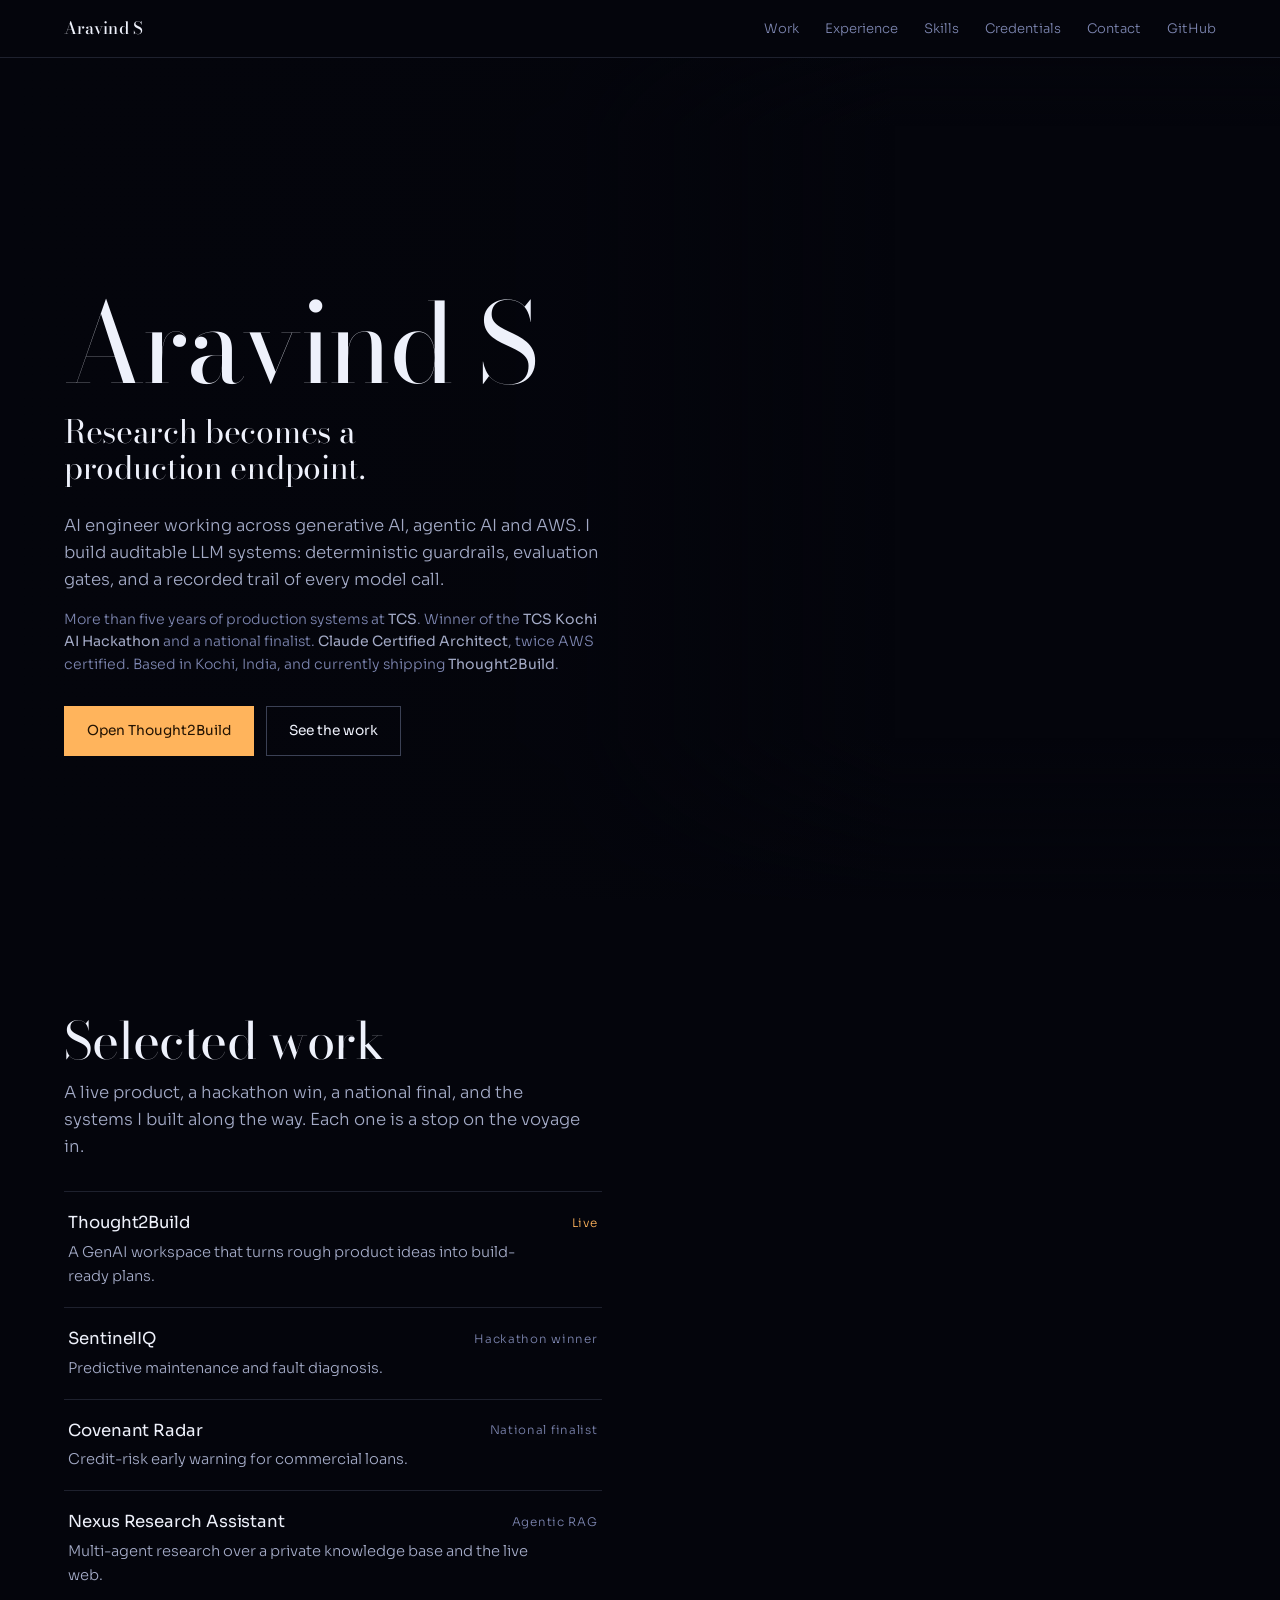
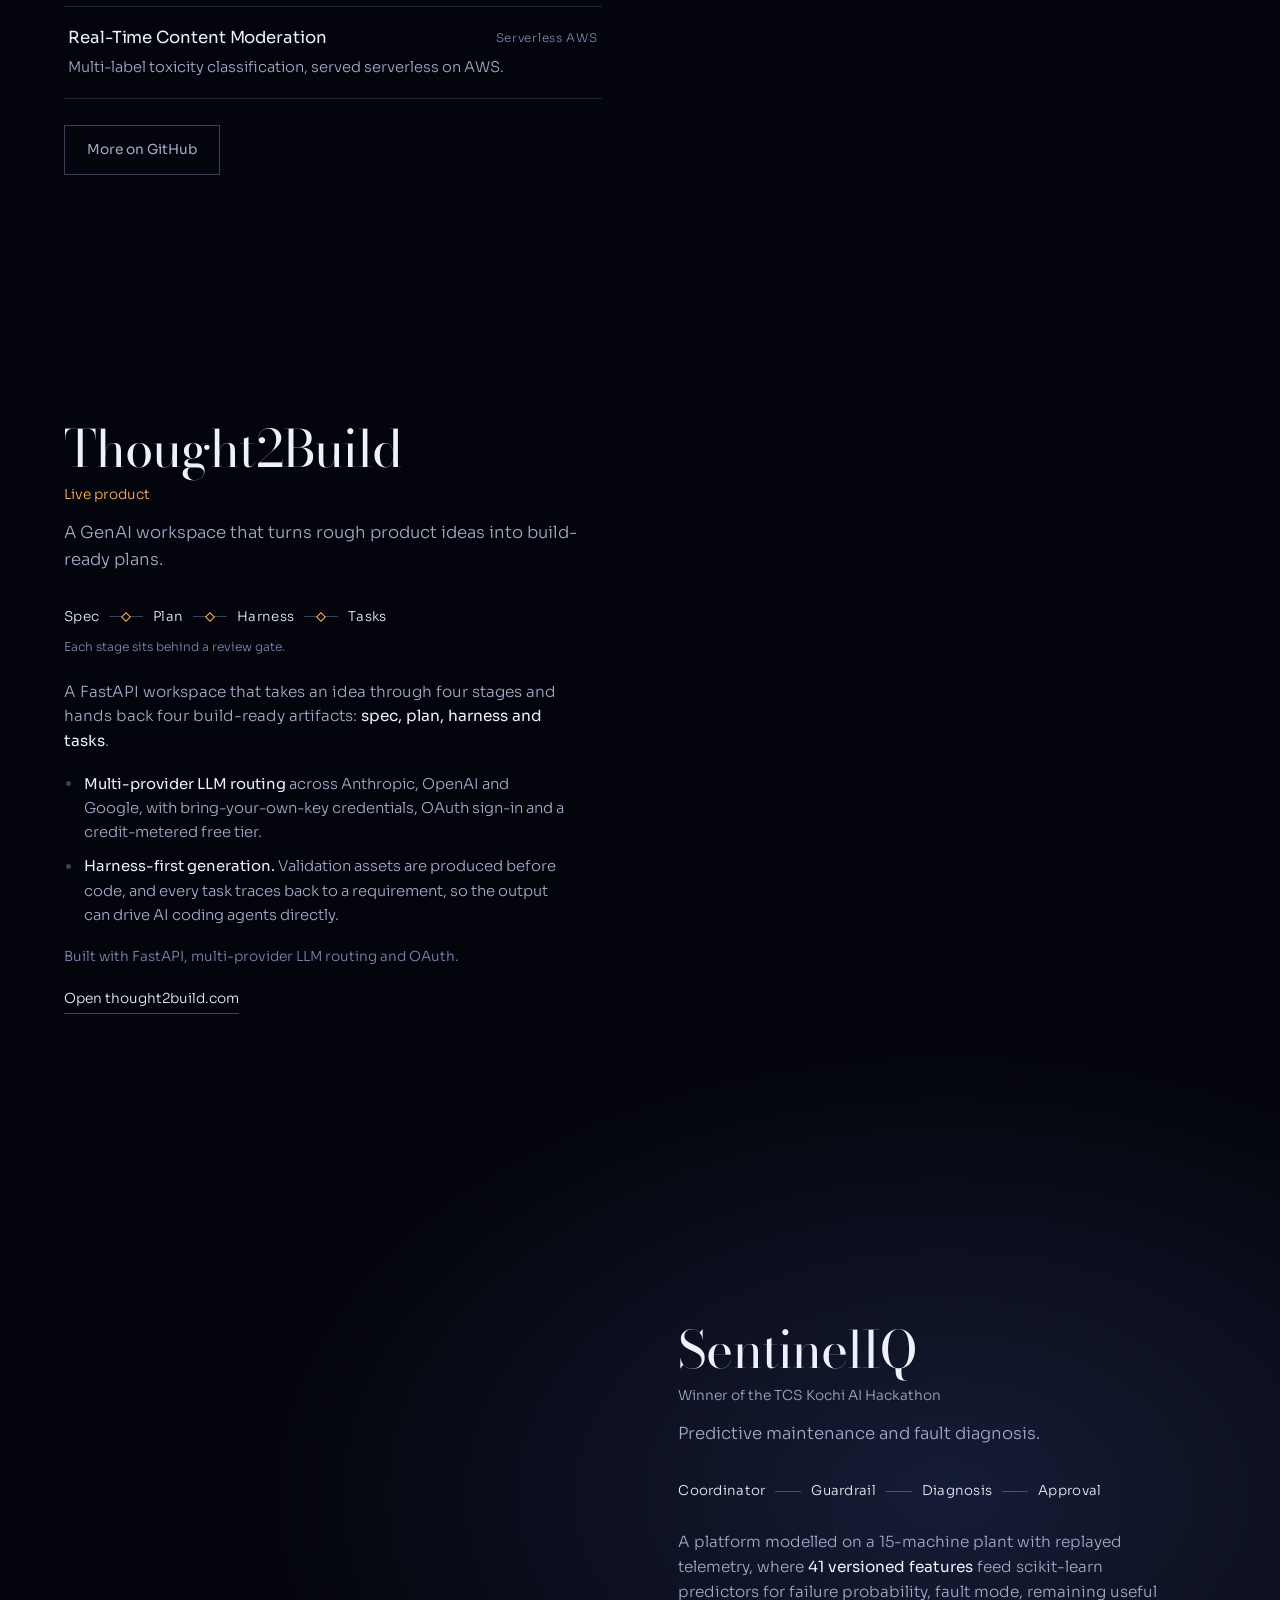
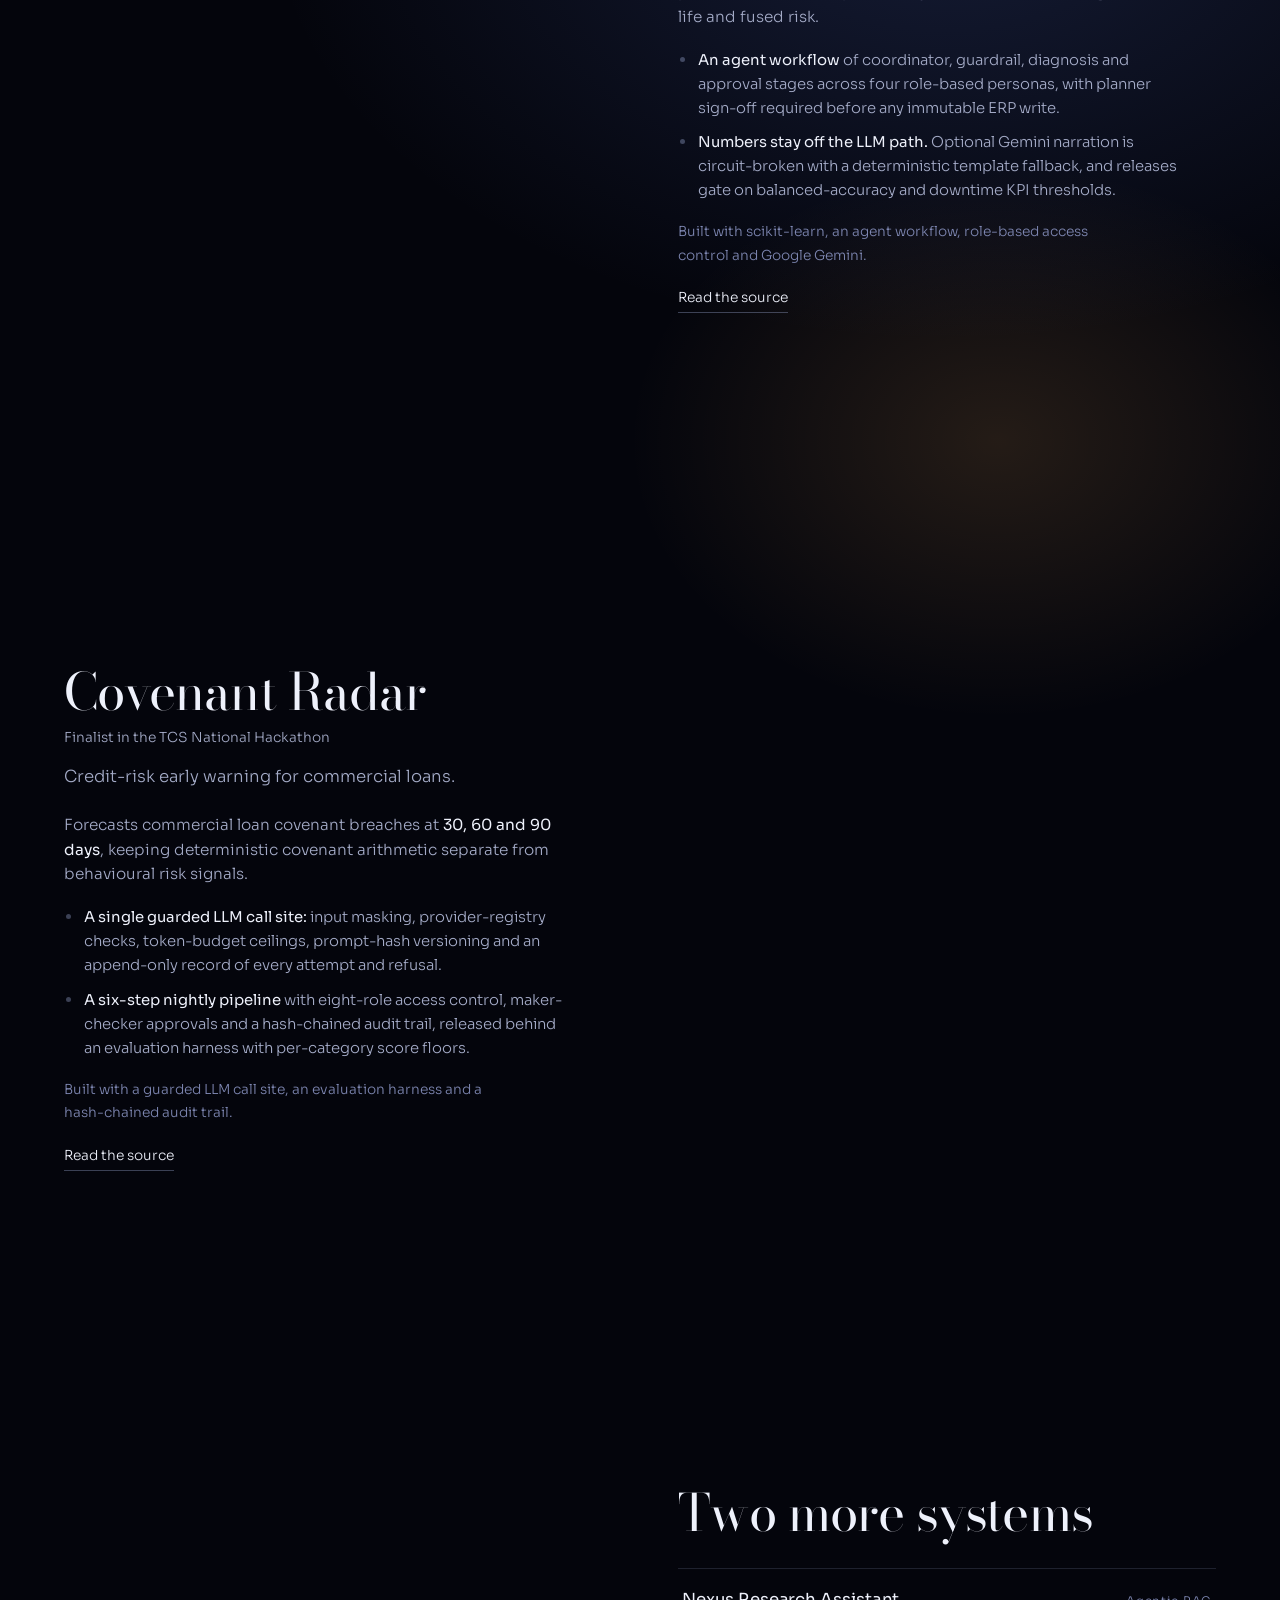
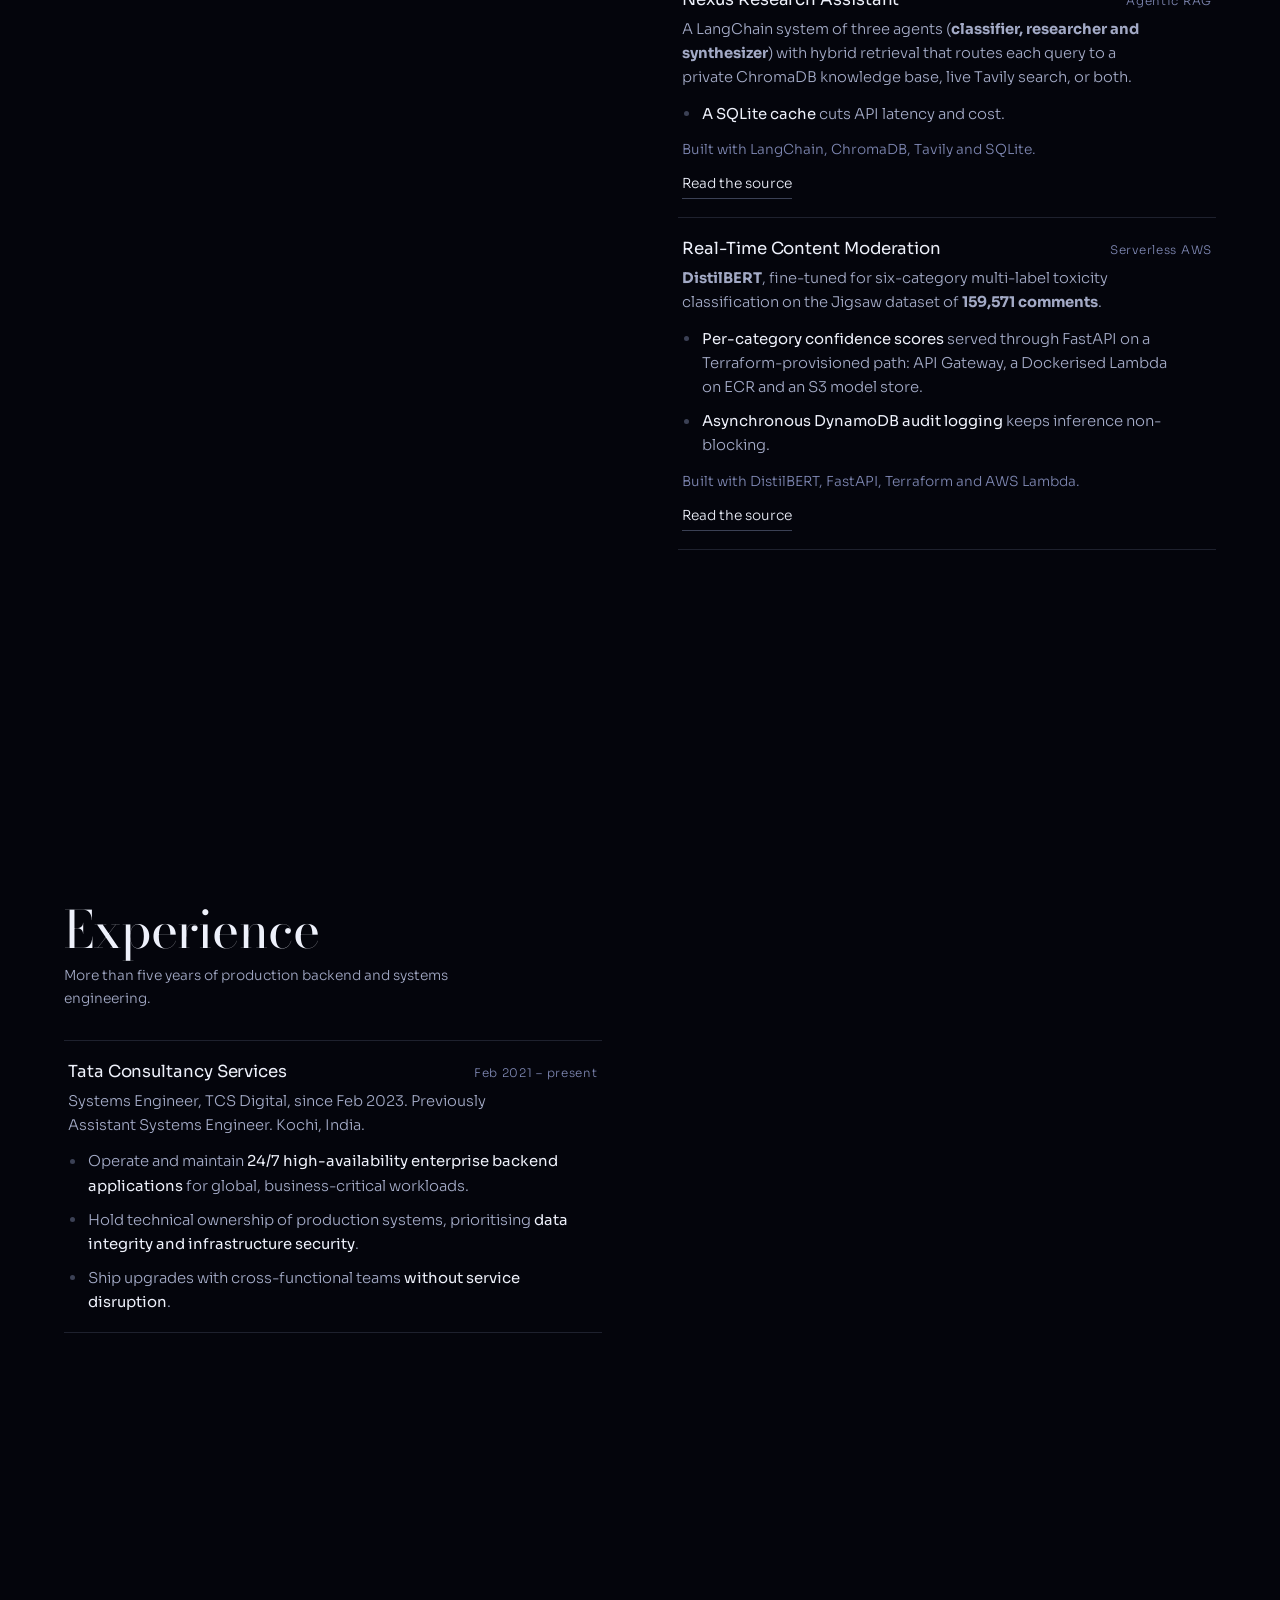
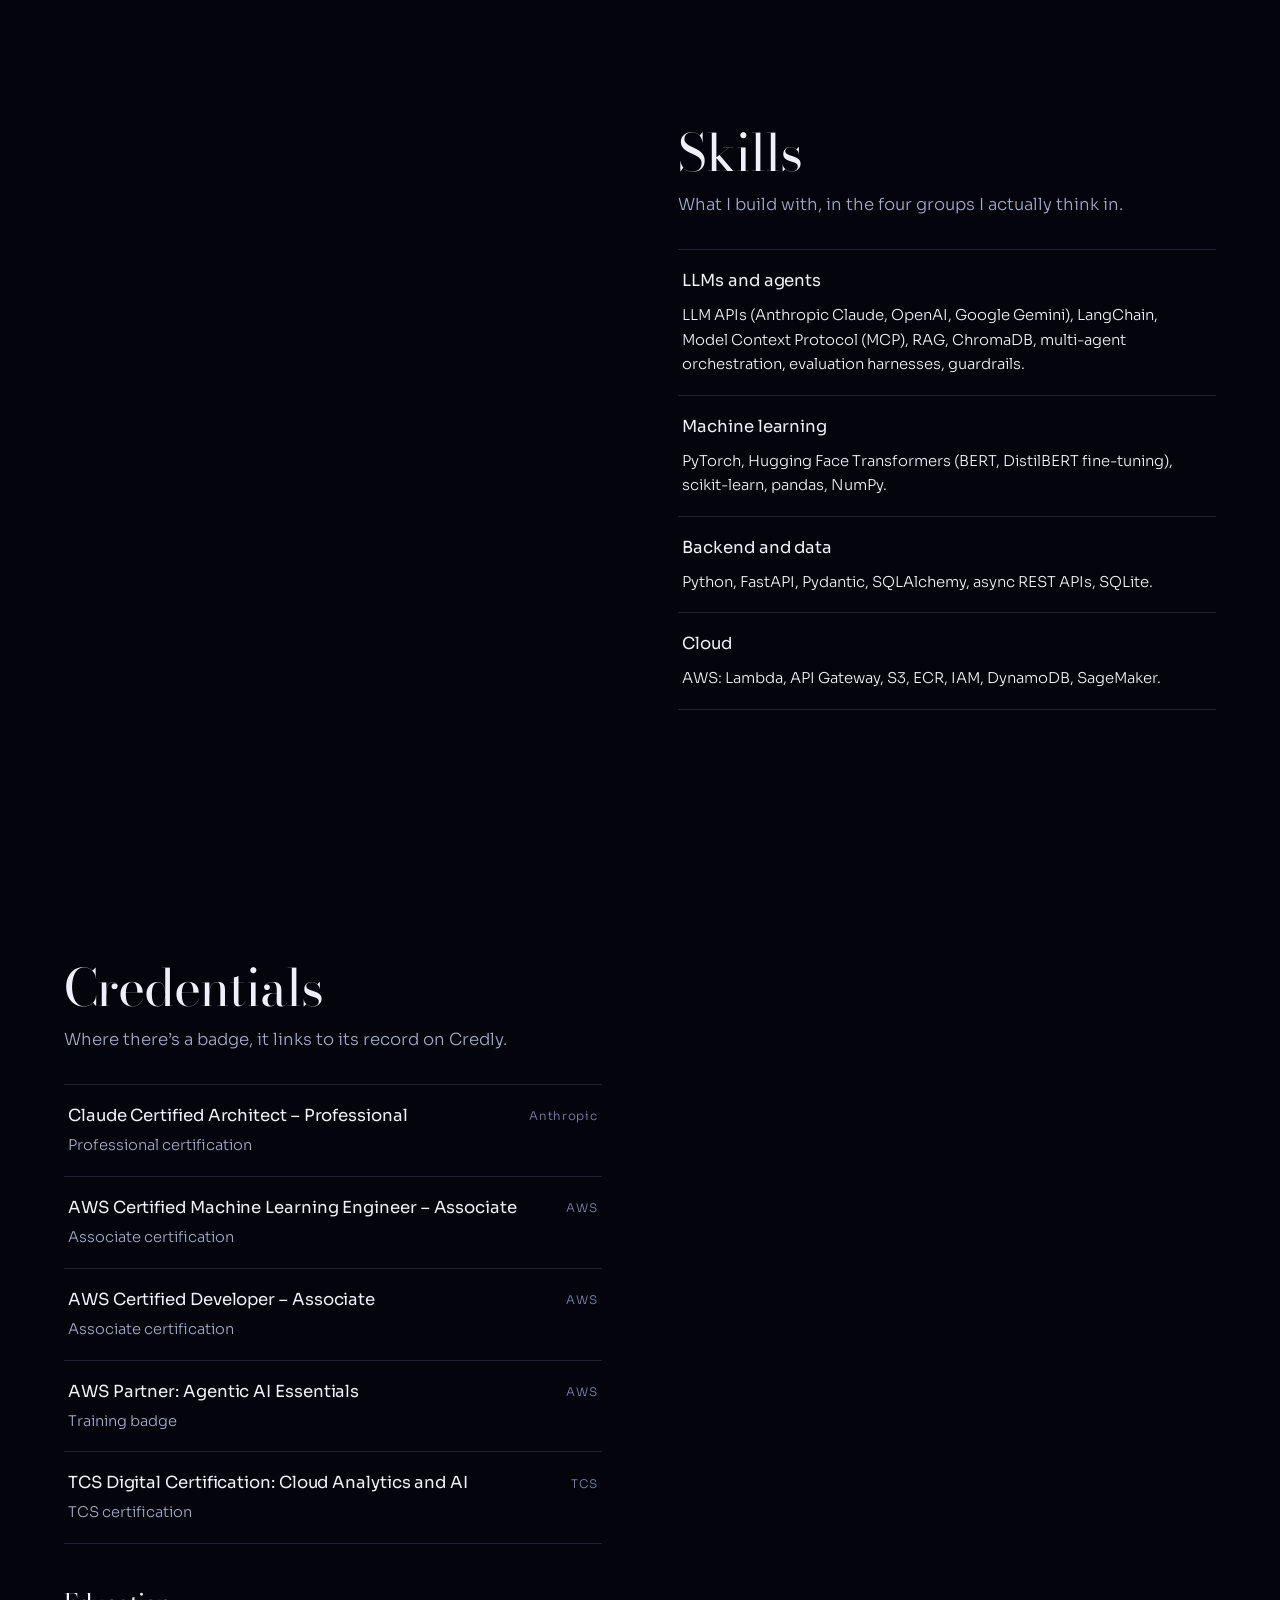
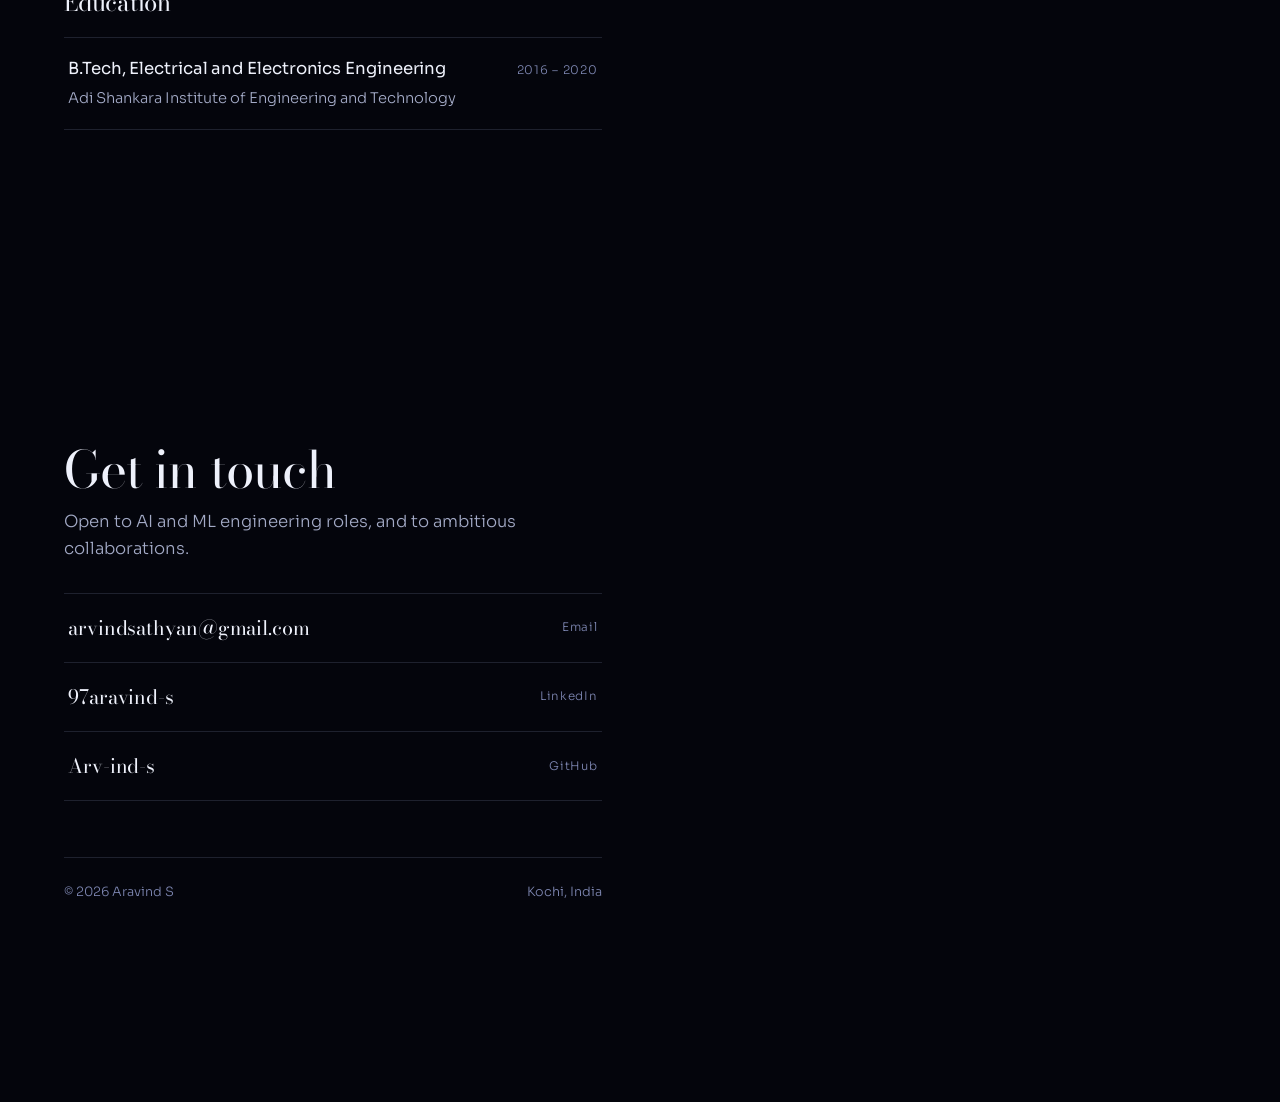
==== index.html @ 6f7a3e05 "Keep the voyage composed on narrower desktop windows A new assertion — no star or label may touch th" ====
<!DOCTYPE html>
<html lang="en">
<head>
<meta charset="UTF-8" />
<meta name="viewport" content="width=device-width, initial-scale=1.0" />
<script>
  if ('scrollRestoration' in history) history.scrollRestoration = 'manual';
  if (!location.hash) window.scrollTo(0, 0);
  addEventListener('pageshow', function(e){ if(e.persisted && !location.hash) window.scrollTo(0, 0); });
</script>
<title>Aravind S — AI Engineer: Generative AI, Agentic AI, AWS</title>
<meta name="description" content="Aravind S, AI engineer in Kochi, India, building auditable LLM systems across generative AI, agentic AI and AWS. Creator of thought2build.com, TCS Kochi AI Hackathon winner, Claude Certified Architect – Professional, 2× AWS Certified." />
<meta property="og:title" content="Aravind S — AI Engineer: Generative AI, Agentic AI, AWS" />
<meta property="og:description" content="Auditable LLM systems: deterministic guardrails, evaluation gates, recorded model calls. Creator of thought2build.com and TCS Kochi AI Hackathon winner." />
<meta property="og:type" content="website" />
<meta name="theme-color" content="#04050c" />
<link rel="icon" href="data:image/svg+xml,%3Csvg xmlns='http://www.w3.org/2000/svg' viewBox='0 0 100 100'%3E%3Crect width='100' height='100' fill='%2304050c'/%3E%3Cg fill='none' stroke='%237ba7ff' stroke-width='5' stroke-linecap='round'%3E%3Cpath d='M50 22a28 28 0 0 1 24 34'/%3E%3Cpath d='M50 78a28 28 0 0 1-24-34'/%3E%3C/g%3E%3Ccircle cx='50' cy='50' r='11' fill='%23ffb45c'/%3E%3C/svg%3E" />
<link rel="preconnect" href="https://fonts.googleapis.com" />
<link rel="preconnect" href="https://fonts.gstatic.com" crossorigin />
<link href="https://fonts.googleapis.com/css2?family=Bodoni+Moda:opsz,wght@6..96,400;6..96,500;6..96,700&family=Sora:wght@300;400;600&display=swap" rel="stylesheet" />
<style>
  /*
    The Voyage. The page is a tour of star systems: each piece of work is a
    destination somewhere in the galaxy, and scrolling flies the camera from one
    to the next. Each chapter is one full screen; on arrival its panel sits on
    the side opposite its star, and the sides alternate, so the camera swings
    across the galaxy as the reader moves through the work.

    Colour discipline: starlight blue-white is structure; GOLD is reserved for
    the one thing that is live in the world. Nothing else is coloured.
  */
  :root{
    --void:#04050c; --deep:#090d1c;
    --ink:#eef1fb; --ink-dim:#a3aac6; --ink-far:#7e87b2;
    --gold:#ffb45c; --blue:#7ba7ff;
    --rule:rgba(190,205,255,.14); --rule-2:rgba(190,205,255,.30);
    --display:'Bodoni Moda',Georgia,'Times New Roman',serif;
    --sans:'Sora',system-ui,-apple-system,'Segoe UI',sans-serif;
    --ease:cubic-bezier(.22,1,.36,1);
    --bar:58px; --gut:clamp(22px,5vw,72px);
    /* capped by width too: the framing leaves the panel about 40% of the
       screen, and a fixed 552px filled 57% of a half-width 960px window */
    --panel:min(100%,34.5rem,42vw);
  }
  *{box-sizing:border-box;margin:0;padding:0}
  html{-webkit-text-size-adjust:100%;scroll-behavior:smooth}
  body{background:var(--void);color:var(--ink);font-family:var(--sans);font-weight:300;
    font-size:16px;line-height:1.62;overflow-x:hidden;-webkit-font-smoothing:antialiased}
  a{color:inherit;text-decoration:none}
  ::selection{background:var(--blue);color:var(--void)}
  :focus-visible{outline:1.5px solid var(--blue);outline-offset:4px}

  /* ------------------------------------------------------------- the sky */
  #sky{position:fixed;top:0;left:0;width:100vw;height:100vh;z-index:0;display:block;touch-action:pan-y}
  /* Two veils, one per side. The panel's side is held dark and the star's side
     is left alone; they crossfade as the voyage swings from one to the other. */
  .veil{position:fixed;inset:0;z-index:1;pointer-events:none;transition:opacity 1.1s var(--ease)}
  .veil.l{background:
      linear-gradient(90deg,var(--void) 0%,rgba(4,5,12,.97) 30%,rgba(4,5,12,.9) 44%,rgba(4,5,12,.52) 55%,rgba(4,5,12,0) 70%),
      linear-gradient(180deg,rgba(4,5,12,.85),rgba(4,5,12,0) 14%,rgba(4,5,12,0) 82%,rgba(4,5,12,.9))}
  .veil.r{opacity:0;background:
      linear-gradient(270deg,var(--void) 0%,rgba(4,5,12,.97) 30%,rgba(4,5,12,.9) 44%,rgba(4,5,12,.52) 55%,rgba(4,5,12,0) 70%),
      linear-gradient(180deg,rgba(4,5,12,.85),rgba(4,5,12,0) 14%,rgba(4,5,12,0) 82%,rgba(4,5,12,.9))}
  body[data-side="right"] .veil.l{opacity:0}
  body[data-side="right"] .veil.r{opacity:1}

  /* the annotation layer: a leader line from an entry to the object it describes */
  #tethers{position:fixed;inset:0;z-index:6;pointer-events:none;width:100vw;height:100vh;
    filter:drop-shadow(0 0 6px rgba(123,167,255,.45))}
  #tethers line{stroke:var(--blue);stroke-width:1;opacity:0;transition:opacity .45s var(--ease)}
  #tethers circle{fill:none;stroke:var(--blue);stroke-width:1;opacity:0;transition:opacity .45s var(--ease)}
  #tethers.on line{opacity:.85}
  #tethers.on circle{opacity:.6}

  #marks{position:fixed;inset:0;z-index:7;pointer-events:none}
  .mark{position:absolute;white-space:nowrap;opacity:0;transition:opacity .5s var(--ease);
    text-shadow:0 0 14px rgba(4,5,12,.98),0 0 5px rgba(4,5,12,.95),0 1px 2px rgba(4,5,12,.9)}
  .mark.on{opacity:1}
  .mark b{display:block;font-weight:400;font-size:.84rem;letter-spacing:.01em;
    color:var(--ink-dim);transition:color .3s var(--ease)}
  /* The galaxy turns, so its arms sweep under every label sooner or later; each
     name carries a soft plate of night that keeps it readable as light passes. */
  .mark b,.mark i{width:fit-content;border-radius:4px;background:rgba(4,5,12,.5);
    box-shadow:0 0 10px 5px rgba(4,5,12,.5);padding:0 3px;margin-left:-3px}
  .mark i{font-style:normal;font-size:.68rem;letter-spacing:.1em;color:var(--ink-far)}
  .mark.lit b{color:#ffffff}
  .mark.gold.lit b{color:var(--gold)}

  /* ---------------------------------------------------------- masthead */
  .bar{position:fixed;top:0;left:0;right:0;height:var(--bar);z-index:40;
    display:flex;align-items:center;justify-content:space-between;gap:20px;padding:0 var(--gut);
    background:var(--void);border-bottom:1px solid var(--rule)}
  .bar .who{font-family:var(--display);font-weight:500;font-size:1.06rem;letter-spacing:.005em}
  .bar nav{display:flex;align-items:center;gap:26px}
  .bar nav a{font-size:.82rem;font-weight:300;color:var(--ink-far);transition:color .25s}
  .bar nav a:hover,.bar nav a.cur{color:var(--ink)}
  .bar nav a.cur{box-shadow:0 6px 0 -5px var(--blue)}
  @media(max-width:780px){
    .bar nav{gap:18px}
    .bar nav a:is([data-nav="exp"],[data-nav="stack"],[data-nav="creds"]){display:none}
  }

  /* ---------------------------------------------------------- chapters */
  /* transparent to the pointer so the sky behind stays draggable; the panels
     take the pointer back */
  main{position:relative;z-index:10;pointer-events:none}
  main .panel{pointer-events:auto}
  .wrap{max-width:1500px;margin:0 auto;padding:0 var(--gut)}

  .chapter{min-height:100vh;display:flex;align-items:center;padding:calc(var(--bar) + 56px) 0 72px}
  .chapter[data-side="right"]{justify-content:flex-end}
  .panel{width:var(--panel)}

  .panel h2{font-family:var(--display);font-weight:400;font-size:clamp(2.3rem,4vw,3.5rem);
    line-height:1.02;letter-spacing:-.018em}
  .panel > .lede,.head + .lede{color:var(--ink-dim);font-size:1.04rem;margin-top:14px;max-width:44ch}
  /* Generic body paragraphs at zero specificity (:where), so any specific rule —
     the hero's tagline, the hint, a status line — always wins over them. At
     normal specificity this selector outranked .hero .tagline and shrank it. */
  :where(.panel) p{max-width:46ch}
  :where(.panel) > p{color:var(--ink-dim);font-size:.96rem;margin-top:22px}
  .panel p b,.pts b{color:var(--ink);font-weight:400}
  .status{font-size:.86rem;color:var(--ink-dim);margin-top:10px}
  .gold .status{color:var(--gold)}

  /* A flow strip, drawn only where the resume states a real order. The gated
     variant puts a review gate between stages, because that is what it is. */
  .flow{list-style:none;display:flex;flex-wrap:wrap;align-items:center;gap:0;margin-top:26px;
    font-size:.84rem;letter-spacing:.02em;color:var(--ink)}
  .flow li{display:flex;align-items:center;padding:6px 0}
  .flow li + li::before{content:'';display:inline-block;width:26px;height:1px;background:var(--rule-2);margin:0 10px}
  .flow.gated li + li::before{width:34px;background:
    linear-gradient(90deg,var(--rule-2) 0 42%,transparent 42% 58%,var(--rule-2) 58%) }
  .flow.gated li + li{position:relative}
  .flow.gated li + li::after{content:'';position:absolute;left:27px;top:50%;width:5px;height:5px;
    transform:translate(-50%,-50%) rotate(45deg);border:1px solid var(--gold)}
  .flow-note{font-size:.76rem;color:var(--ink-far);margin-top:4px}

  .pts{list-style:none;margin-top:18px;display:flex;flex-direction:column;gap:10px}
  .pts li{position:relative;padding-left:20px;color:var(--ink-dim);font-size:.93rem;max-width:46ch}
  .pts li::before{content:'';position:absolute;left:2px;top:.62em;width:5px;height:5px;
    border-radius:50%;background:var(--rule-2)}
  .made{margin-top:18px;color:var(--ink-far);font-size:.86rem;line-height:1.7}
  .go{display:inline-block;margin-top:20px;font-size:.86rem;color:var(--ink);
    border-bottom:1px solid var(--rule-2);padding-bottom:3px;transition:border-color .25s}
  .go:hover{border-color:var(--blue)}

  /* rows: the entries a panel lists (index, systems, skills, credentials, contact) */
  .list{margin-top:30px;border-top:1px solid var(--rule)}
  .row{display:block;width:100%;padding:18px 4px;border-bottom:1px solid var(--rule);
    transition:padding-left .3s var(--ease)}
  a.row:hover,.row.hot{padding-left:14px}
  .row .top{display:flex;align-items:baseline;justify-content:space-between;gap:18px}
  .row .nm{font-size:1.04rem;font-weight:400;letter-spacing:-.005em;transition:color .25s var(--ease)}
  a.row:hover .nm,.row.hot .nm{color:var(--blue)}
  .row.gold:hover .nm,.row.gold.hot .nm{color:var(--gold)}
  .row .tag{font-size:.74rem;color:var(--ink-far);letter-spacing:.06em;white-space:nowrap;flex-shrink:0}
  .row.gold .tag{color:var(--gold)}
  .row .sub{display:block;color:var(--ink-dim);font-size:.92rem;margin-top:4px;max-width:42ch}
  .row .kit{display:block;margin-top:8px;color:var(--ink);font-size:.93rem;line-height:1.65;max-width:46ch}
  .row.static{cursor:default}
  .row .pts{margin-top:12px}
  .row .made{margin-top:12px}
  .row .go{margin-top:12px}
  .panel h3{font-family:var(--display);font-weight:400;font-size:1.5rem;letter-spacing:-.01em;margin-top:40px}
  .panel h3 + .list{margin-top:14px}

  /* the head of a destination panel is the entry its star belongs to: no rule,
     no indent, but it still lights and tethers like any other entry */
  .row.head{border:0;padding:0;transition:none}
  .row.head.hot{padding-left:0}
  .row.head h2{transition:color .3s var(--ease)}
  .row.head.hot h2{color:var(--blue)}
  .row.head.gold.hot h2{color:var(--gold)}

  #contact .row .nm{font-family:var(--display);font-size:1.24rem}
  a.row .top{align-items:center}

  footer{margin-top:56px;padding-top:24px;border-top:1px solid var(--rule);
    display:flex;justify-content:space-between;flex-wrap:wrap;gap:12px;color:var(--ink-far);font-size:.8rem}

  /* ---------------------------------------------------------- the arrival */
  .hero{align-items:flex-end;padding-bottom:clamp(56px,11vh,120px)}
  .hero h1{font-family:var(--display);font-weight:400;font-size:clamp(3.4rem,8.6vw,8.2rem);
    line-height:.92;letter-spacing:-.025em;white-space:nowrap}
  .hero .tagline{font-family:var(--display);font-weight:400;font-size:clamp(1.5rem,2.5vw,2.25rem);
    line-height:1.12;letter-spacing:-.01em;color:var(--ink);margin-top:clamp(14px,2.2vh,22px);max-width:20ch}
  .hero .say{color:var(--ink-dim);font-size:clamp(1rem,1.3vw,1.1rem);max-width:48ch;margin-top:clamp(18px,3vh,28px)}
  .hero .who{color:var(--ink-far);font-size:.88rem;max-width:56ch;margin-top:14px}
  .hero .who b{color:var(--ink-dim);font-weight:400}
  .acts{display:flex;gap:12px;flex-wrap:wrap;margin-top:30px}
  .btn{display:inline-flex;align-items:center;padding:13px 22px;font-size:.86rem;font-weight:400;
    border:1px solid var(--rule-2);transition:background .25s var(--ease),color .25s var(--ease),border-color .25s var(--ease)}
  .btn:hover{background:var(--ink);color:var(--void);border-color:var(--ink)}
  .btn.fill{background:var(--gold);color:#241403;border-color:var(--gold)}
  .btn.fill:hover{background:transparent;color:var(--gold)}
  .hint{margin-top:26px;font-size:.72rem;letter-spacing:.13em;color:var(--ink-far);
    opacity:0;transition:opacity 1.1s var(--ease) .6s}
  .hint.show{opacity:1}
  .hint.gone{opacity:0;transition-duration:.35s;transition-delay:0s}
  @media(min-width:901px) and (max-height:820px){
    .hero{padding-bottom:40px}
    .hero h1{font-size:clamp(3.4rem,12vh,8.2rem)}
    .acts{margin-top:22px}
    .hint{margin-top:16px}
  }

  /* --------------------------------------------------------- fallbacks --
     The sky is an enhancement. Every one of these paths still gets the whole
     document, and the deep field is painted in CSS so the page is never a
     black rectangle. */
  .flat{background:
      radial-gradient(1100px 720px at 74% 34%,rgba(90,120,220,.20),transparent 62%),
      radial-gradient(560px 420px at 78% 40%,rgba(255,180,92,.13),transparent 66%),
      var(--void)}

  /* Phones: every chapter leaves its top band clear for its destination and
     sets its panel below, on a backing of its own — there is no clear side to
     put text beside the star. */
  @media(max-width:900px){
    .veil.l,.veil.r{opacity:1;background:linear-gradient(180deg,
      rgba(4,5,12,.06) 0%,rgba(4,5,12,.12) 26%,rgba(4,5,12,.6) 40%,rgba(4,5,12,.85) 52%,rgba(4,5,12,.9) 100%)}
    body[data-side="right"] .veil.l{opacity:1}
    #tethers,#marks,.hint{display:none}
    main{pointer-events:auto}
    .chapter,.chapter[data-side="right"]{min-height:100svh;align-items:flex-end;justify-content:flex-start;
      padding:calc(var(--bar) + 32vh) 0 34px}
    .panel{width:100%}
    /* full-bleed, and fading in from the galaxy band rather than a hard box */
    .chapter:not(.hero) .panel{margin:0 calc(-1 * var(--gut));width:calc(100% + 2 * var(--gut));
      padding:56px var(--gut) 28px;
      background:linear-gradient(180deg,rgba(4,5,12,0),rgba(4,5,12,.8) 56px,rgba(4,5,12,.86))}
    .flow{font-size:.78rem}
    .flow li + li::before{width:16px;margin:0 7px}
    .flow.gated li + li::before{width:24px}
    .flow.gated li + li::after{left:19px}
    .hero{padding-top:calc(var(--bar) + 30vh)}
    .hero h1{font-size:clamp(3rem,14vw,4.6rem)}
  }
  @media(max-width:900px) and (max-height:700px){
    .hero{padding-top:calc(var(--bar) + 19vh)}
    .hero h1{font-size:clamp(2.6rem,12vw,3.6rem)}
    .hero .say{font-size:.98rem}
  }
  @media(prefers-reduced-motion:reduce){
    *{animation:none!important;transition:none!important}
    html{scroll-behavior:auto}
    #tethers,#marks,.hint{display:none}
    main{pointer-events:auto}
  }
</style>
<noscript><style>
  /* no JavaScript: no sky, so every panel is read against the plain deep field */
  #sky,.veil,#tethers,#marks,.hint{display:none}
  main{pointer-events:auto}
</style></noscript>
</head>
<body class="flat" data-side="left">

<canvas id="sky" aria-hidden="true"></canvas>
<div class="veil l" aria-hidden="true"></div>
<div class="veil r" aria-hidden="true"></div>
<svg id="tethers" aria-hidden="true"><line id="tline" /><circle id="tdot" r="7" /></svg>
<div id="marks" aria-hidden="true"></div>

<header class="bar">
  <a href="#top" class="who">Aravind S</a>
  <nav>
    <a href="#work" data-nav="work">Work</a>
    <a href="#experience" data-nav="exp">Experience</a>
    <a href="#skills" data-nav="stack">Skills</a>
    <a href="#credentials" data-nav="creds">Credentials</a>
    <a href="#contact" data-nav="signal">Contact</a>
    <a href="https://github.com/Arv-ind-s" target="_blank" rel="noopener" class="out">GitHub</a>
  </nav>
</header>

<main id="top">
  <div class="wrap">

    <!-- 0. the arrival -->
    <section class="chapter hero" data-group="hero" data-side="left">
      <div class="panel">
        <h1>Aravind S</h1>
        <p class="tagline">Research becomes a production endpoint.</p>
        <p class="say">AI engineer working across generative AI, agentic AI and AWS. I build auditable LLM systems: deterministic guardrails, evaluation gates, and a recorded trail of every model call.</p>
        <p class="who">More than five years of production systems at <b>TCS</b>. Winner of the <b>TCS Kochi AI Hackathon</b> and a national finalist. <b>Claude Certified Architect</b>, twice AWS certified. Based in Kochi, India, and currently shipping <b>Thought2Build</b>.</p>
        <div class="acts">
          <a href="https://www.thought2build.com" target="_blank" rel="noopener" class="btn fill">Open Thought2Build</a>
          <a href="#work" class="btn">See the work</a>
        </div>
        <p class="hint" id="hint">Drag the galaxy to turn it</p>
      </div>
    </section>

    <!-- 1. the map of the voyage: every project, one line each, for the reader with fifteen seconds -->
    <section class="chapter" id="work" data-group="work" data-nav-as="work" data-side="left">
      <div class="panel">
        <h2>Selected work</h2>
        <p class="lede">A live product, a hackathon win, a national final, and the systems I built along the way. Each one is a stop on the voyage in.</p>
        <div class="list">
          <a class="row gold" data-id="thought2build" href="#thought2build">
            <span class="top"><span class="nm">Thought2Build</span><span class="tag">Live</span></span>
            <span class="sub">A GenAI workspace that turns rough product ideas into build-ready plans.</span>
          </a>
          <a class="row" data-id="sentineliq" href="#sentineliq">
            <span class="top"><span class="nm">SentinelIQ</span><span class="tag">Hackathon winner</span></span>
            <span class="sub">Predictive maintenance and fault diagnosis.</span>
          </a>
          <a class="row" data-id="covenant" href="#covenant">
            <span class="top"><span class="nm">Covenant Radar</span><span class="tag">National finalist</span></span>
            <span class="sub">Credit-risk early warning for commercial loans.</span>
          </a>
          <a class="row" data-id="nexus" data-mark="Nexus" href="#systems">
            <span class="top"><span class="nm">Nexus Research Assistant</span><span class="tag">Agentic RAG</span></span>
            <span class="sub">Multi-agent research over a private knowledge base and the live web.</span>
          </a>
          <a class="row" data-id="moderation" data-mark="Content Moderation" href="#systems">
            <span class="top"><span class="nm">Real-Time Content Moderation</span><span class="tag">Serverless AWS</span></span>
            <span class="sub">Multi-label toxicity classification, served serverless on AWS.</span>
          </a>
        </div>
        <p style="margin-top:26px"><a class="btn" href="https://github.com/Arv-ind-s?tab=repositories" target="_blank" rel="noopener">More on GitHub</a></p>
      </div>
    </section>

    <!-- 2. Thought2Build -->
    <section class="chapter" id="thought2build" data-group="t2b" data-nav-as="work" data-side="left">
      <article class="panel">
        <header class="row static head gold" data-id="thought2build">
          <h2>Thought2Build</h2>
          <p class="status">Live product</p>
        </header>
        <p class="lede">A GenAI workspace that turns rough product ideas into build-ready plans.</p>
        <ol class="flow gated" aria-label="Four stages, each behind a review gate">
          <li>Spec</li><li>Plan</li><li>Harness</li><li>Tasks</li>
        </ol>
        <p class="flow-note">Each stage sits behind a review gate.</p>
        <p>A FastAPI workspace that takes an idea through four stages and hands back four build-ready artifacts: <b>spec, plan, harness and tasks</b>.</p>
        <ul class="pts">
          <li><b>Multi-provider LLM routing</b> across Anthropic, OpenAI and Google, with bring-your-own-key credentials, OAuth sign-in and a credit-metered free tier.</li>
          <li><b>Harness-first generation.</b> Validation assets are produced before code, and every task traces back to a requirement, so the output can drive AI coding agents directly.</li>
        </ul>
        <p class="made">Built with FastAPI, multi-provider LLM routing and OAuth.</p>
        <a class="go" href="https://www.thought2build.com" target="_blank" rel="noopener">Open thought2build.com</a>
      </article>
    </section>

    <!-- 3. SentinelIQ -->
    <section class="chapter" id="sentineliq" data-group="sentinel" data-nav-as="work" data-side="right">
      <article class="panel">
        <header class="row static head" data-id="sentineliq">
          <h2>SentinelIQ</h2>
          <p class="status">Winner of the TCS Kochi AI Hackathon</p>
        </header>
        <p class="lede">Predictive maintenance and fault diagnosis.</p>
        <ol class="flow" aria-label="Agent workflow stages">
          <li>Coordinator</li><li>Guardrail</li><li>Diagnosis</li><li>Approval</li>
        </ol>
        <p>A platform modelled on a 15-machine plant with replayed telemetry, where <b>41 versioned features</b> feed scikit-learn predictors for failure probability, fault mode, remaining useful life and fused risk.</p>
        <ul class="pts">
          <li><b>An agent workflow</b> of coordinator, guardrail, diagnosis and approval stages across four role-based personas, with planner sign-off required before any immutable ERP write.</li>
          <li><b>Numbers stay off the LLM path.</b> Optional Gemini narration is circuit-broken with a deterministic template fallback, and releases gate on balanced-accuracy and downtime KPI thresholds.</li>
        </ul>
        <p class="made">Built with scikit-learn, an agent workflow, role-based access control and Google Gemini.</p>
        <a class="go" href="https://github.com/Arv-ind-s/sentineliq" target="_blank" rel="noopener">Read the source</a>
      </article>
    </section>

    <!-- 4. Covenant Radar -->
    <section class="chapter" id="covenant" data-group="covenant" data-nav-as="work" data-side="left">
      <article class="panel">
        <header class="row static head" data-id="covenant">
          <h2>Covenant Radar</h2>
          <p class="status">Finalist in the TCS National Hackathon</p>
        </header>
        <p class="lede">Credit-risk early warning for commercial loans.</p>
        <p>Forecasts commercial loan covenant breaches at <b>30, 60 and 90 days</b>, keeping deterministic covenant arithmetic separate from behavioural risk signals.</p>
        <ul class="pts">
          <li><b>A single guarded LLM call site:</b> input masking, provider-registry checks, token-budget ceilings, prompt-hash versioning and an append-only record of every attempt and refusal.</li>
          <li><b>A six-step nightly pipeline</b> with eight-role access control, maker-checker approvals and a hash-chained audit trail, released behind an evaluation harness with per-category score floors.</li>
        </ul>
        <p class="made">Built with a guarded LLM call site, an evaluation harness and a hash-chained audit trail.</p>
        <a class="go" href="https://github.com/Arv-ind-s/CovenantRadar" target="_blank" rel="noopener">Read the source</a>
      </article>
    </section>

    <!-- 5. two more systems -->
    <section class="chapter" id="systems" data-group="systems" data-nav-as="work" data-side="right">
      <div class="panel">
        <h2>Two more systems</h2>
        <div class="list">
          <div class="row static" data-id="nexus" data-mark="Nexus">
            <span class="top"><span class="nm">Nexus Research Assistant</span><span class="tag">Agentic RAG</span></span>
            <span class="sub">A LangChain system of three agents (<b>classifier, researcher and synthesizer</b>) with hybrid retrieval that routes each query to a private ChromaDB knowledge base, live Tavily search, or both.</span>
            <ul class="pts"><li><b>A SQLite cache</b> cuts API latency and cost.</li></ul>
            <p class="made">Built with LangChain, ChromaDB, Tavily and SQLite.</p>
            <a class="go" href="https://github.com/Arv-ind-s/Nexus-Research-Assistant" target="_blank" rel="noopener">Read the source</a>
          </div>
          <div class="row static" data-id="moderation" data-mark="Content Moderation">
            <span class="top"><span class="nm">Real-Time Content Moderation</span><span class="tag">Serverless AWS</span></span>
            <span class="sub"><b>DistilBERT</b>, fine-tuned for six-category multi-label toxicity classification on the Jigsaw dataset of <b>159,571 comments</b>.</span>
            <ul class="pts">
              <li><b>Per-category confidence scores</b> served through FastAPI on a Terraform-provisioned path: API Gateway, a Dockerised Lambda on ECR and an S3 model store.</li>
              <li><b>Asynchronous DynamoDB audit logging</b> keeps inference non-blocking.</li>
            </ul>
            <p class="made">Built with DistilBERT, FastAPI, Terraform and AWS Lambda.</p>
            <a class="go" href="https://github.com/Arv-ind-s/content-moderation-system" target="_blank" rel="noopener">Read the source</a>
          </div>
        </div>
      </div>
    </section>

    <!-- 6. Experience -->
    <section class="chapter" id="experience" data-group="exp" data-side="left">
      <article class="panel">
        <header class="row static head" data-id="tcs" data-mark="TCS" data-sub="2021 – present">
          <h2>Experience</h2>
          <p class="status">More than five years of production backend and systems engineering.</p>
        </header>
        <div class="list">
          <div class="row static">
            <span class="top"><span class="nm">Tata Consultancy Services</span><span class="tag">Feb 2021 – present</span></span>
            <span class="sub">Systems Engineer, TCS Digital, since Feb 2023. Previously Assistant Systems Engineer. Kochi, India.</span>
            <ul class="pts">
              <li>Operate and maintain <b>24/7 high-availability enterprise backend applications</b> for global, business-critical workloads.</li>
              <li>Hold technical ownership of production systems, prioritising <b>data integrity and infrastructure security</b>.</li>
              <li>Ship upgrades with cross-functional teams <b>without service disruption</b>.</li>
            </ul>
          </div>
        </div>
      </article>
    </section>

    <!-- 7. Skills -->
    <section class="chapter" id="skills" data-group="stack" data-side="right">
      <div class="panel">
        <h2>Skills</h2>
        <p class="lede">What I build with, in the four groups I actually think in.</p>
        <div class="list">
          <div class="row static" data-id="llm" data-mark="LLMs and agents">
            <span class="top"><span class="nm">LLMs and agents</span></span>
            <span class="kit">LLM APIs (Anthropic Claude, OpenAI, Google Gemini), LangChain, Model Context Protocol (MCP), RAG, ChromaDB, multi-agent orchestration, evaluation harnesses, guardrails.</span>
          </div>
          <div class="row static" data-id="ml" data-mark="Machine learning">
            <span class="top"><span class="nm">Machine learning</span></span>
            <span class="kit">PyTorch, Hugging Face Transformers (BERT, DistilBERT fine-tuning), scikit-learn, pandas, NumPy.</span>
          </div>
          <div class="row static" data-id="backend" data-mark="Backend and data">
            <span class="top"><span class="nm">Backend and data</span></span>
            <span class="kit">Python, FastAPI, Pydantic, SQLAlchemy, async REST APIs, SQLite.</span>
          </div>
          <div class="row static" data-id="cloud" data-mark="Cloud">
            <span class="top"><span class="nm">Cloud</span></span>
            <span class="kit">AWS: Lambda, API Gateway, S3, ECR, IAM, DynamoDB, SageMaker.</span>
          </div>
        </div>
      </div>
    </section>

    <!-- 8. Credentials -->
    <section class="chapter" id="credentials" data-group="creds" data-side="left">
      <div class="panel">
        <h2>Credentials</h2>
        <p class="lede">Where there&rsquo;s a badge, it links to its record on Credly.</p>
        <div class="list">
          <a class="row" data-id="claude" data-mark="Claude Certified Architect" data-sub="Anthropic" href="https://www.credly.com/badges/b0240041-d8fd-4114-824c-9674461d83a9/public_url" target="_blank" rel="noopener">
            <span class="top"><span class="nm">Claude Certified Architect – Professional</span><span class="tag">Anthropic</span></span>
            <span class="sub">Professional certification</span>
          </a>
          <a class="row" data-id="awsml" data-mark="AWS ML Engineer" data-sub="Associate" href="https://www.credly.com/badges/f7dc1527-e9e5-4c5e-8f7b-27dd19f3c2f2/public_url" target="_blank" rel="noopener">
            <span class="top"><span class="nm">AWS Certified Machine Learning Engineer – Associate</span><span class="tag">AWS</span></span>
            <span class="sub">Associate certification</span>
          </a>
          <a class="row" data-id="awsdev" data-mark="AWS Developer" data-sub="Associate" href="https://www.credly.com/badges/d663cbc2-c434-4006-9d53-ed924d0a89d4/public_url" target="_blank" rel="noopener">
            <span class="top"><span class="nm">AWS Certified Developer – Associate</span><span class="tag">AWS</span></span>
            <span class="sub">Associate certification</span>
          </a>
          <a class="row" data-id="agentic" data-mark="Agentic AI Essentials" data-sub="Training badge" href="https://www.credly.com/badges/9e0e60bb-4461-4c14-ad44-fc228fc4c2b3/public_url" target="_blank" rel="noopener">
            <span class="top"><span class="nm">AWS Partner: Agentic AI Essentials</span><span class="tag">AWS</span></span>
            <span class="sub">Training badge</span>
          </a>
          <div class="row static" data-id="tcscert" data-mark="Cloud Analytics and AI" data-sub="TCS">
            <span class="top"><span class="nm">TCS Digital Certification: Cloud Analytics and AI</span><span class="tag">TCS</span></span>
            <span class="sub">TCS certification</span>
          </div>
        </div>
        <h3>Education</h3>
        <div class="list">
          <div class="row static">
            <span class="top"><span class="nm">B.Tech, Electrical and Electronics Engineering</span><span class="tag">2016 – 2020</span></span>
            <span class="sub">Adi Shankara Institute of Engineering and Technology</span>
          </div>
        </div>
      </div>
    </section>

    <!-- 9. Contact, at the core -->
    <section class="chapter" id="contact" data-group="signal" data-side="left">
      <div class="panel">
        <h2>Get in touch</h2>
        <p class="lede">Open to AI and ML engineering roles, and to ambitious collaborations.</p>
        <div class="list">
          <a class="row" data-id="email" data-mark="Email" href="mailto:arvindsathyan@gmail.com">
            <span class="top"><span class="nm">arvindsathyan@gmail.com</span><span class="tag">Email</span></span>
          </a>
          <a class="row" data-id="linkedin" data-mark="LinkedIn" href="https://www.linkedin.com/in/97aravind-s/" target="_blank" rel="noopener">
            <span class="top"><span class="nm">97aravind-s</span><span class="tag">LinkedIn</span></span>
          </a>
          <a class="row" data-id="github" data-mark="GitHub" href="https://github.com/Arv-ind-s" target="_blank" rel="noopener">
            <span class="top"><span class="nm">Arv-ind-s</span><span class="tag">GitHub</span></span>
          </a>
        </div>
        <footer>
          <span>© <span id="yr"></span> Aravind S</span>
          <span>Kochi, India</span>
        </footer>
      </div>
    </section>

  </div>
</main>

<script>document.getElementById('yr').textContent = new Date().getFullYear();</script>
<script type="module" src="js/site.js"></script>
</body>
</html>
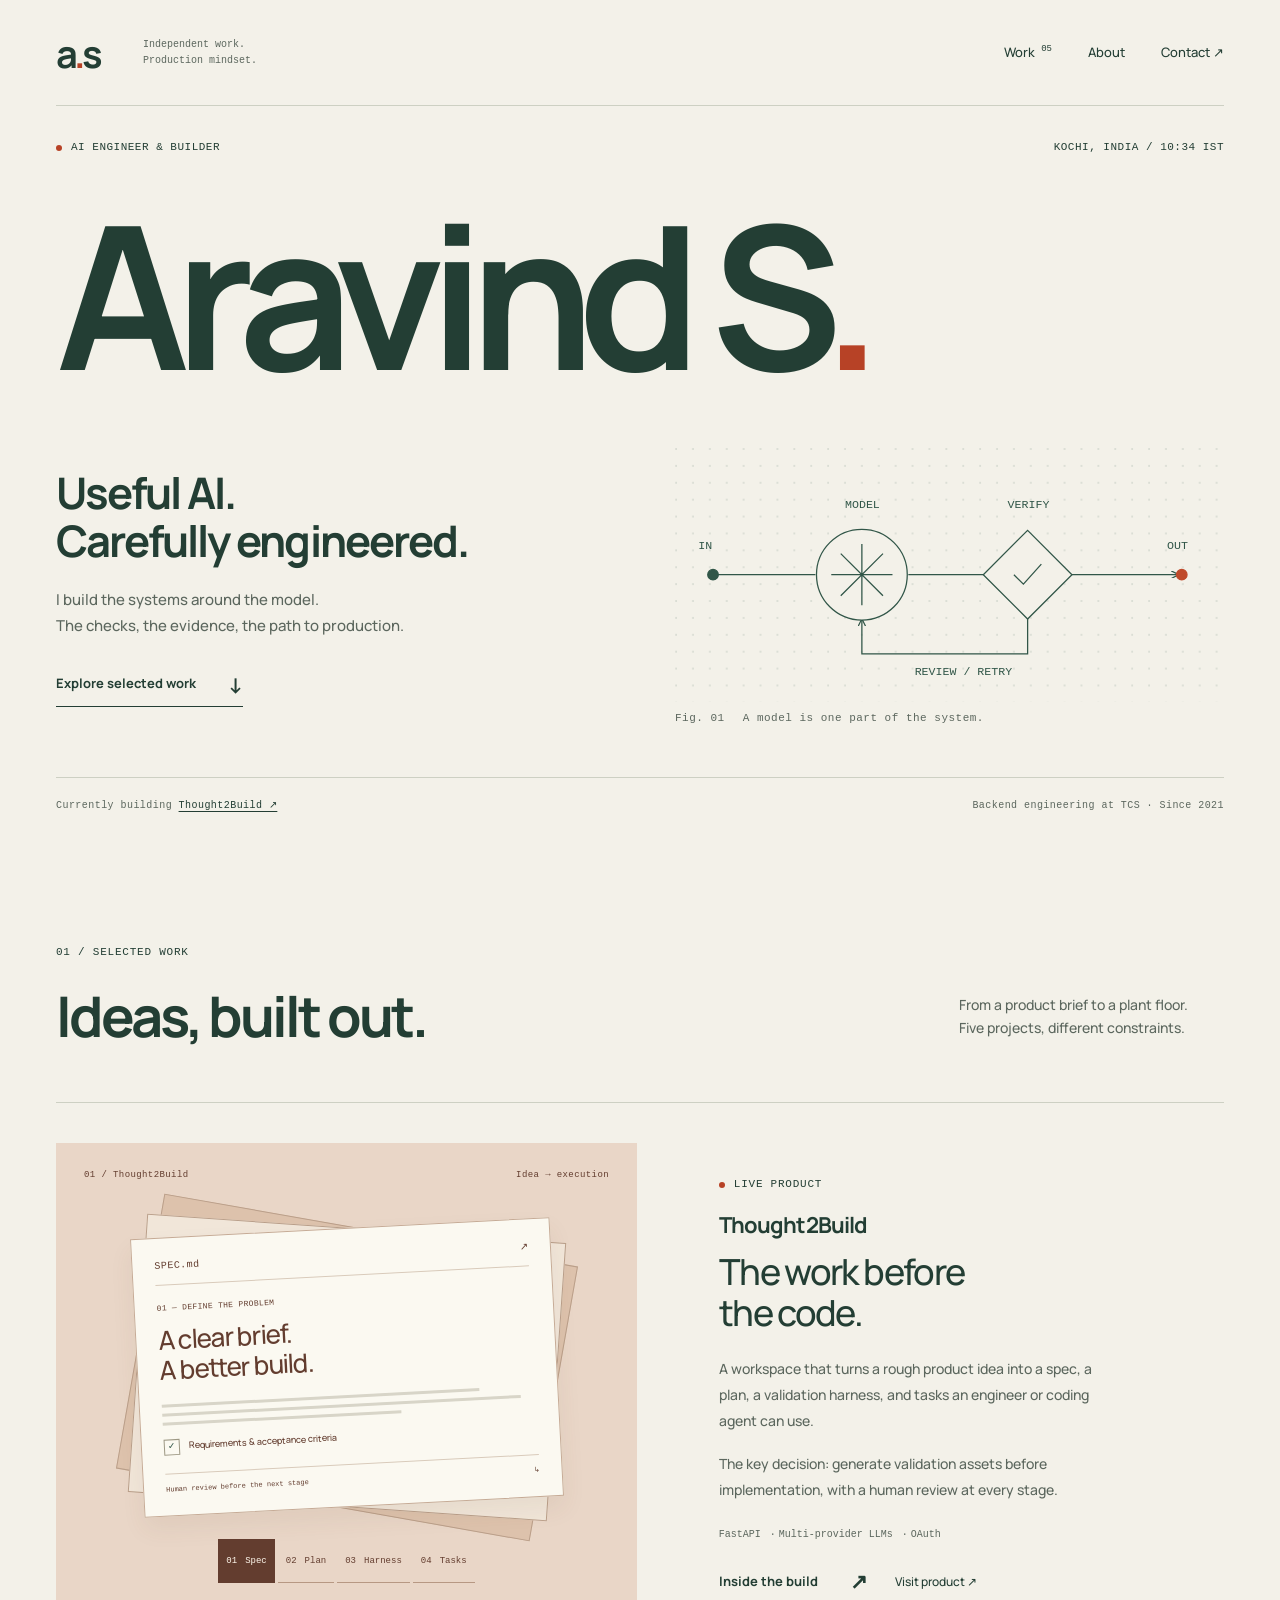
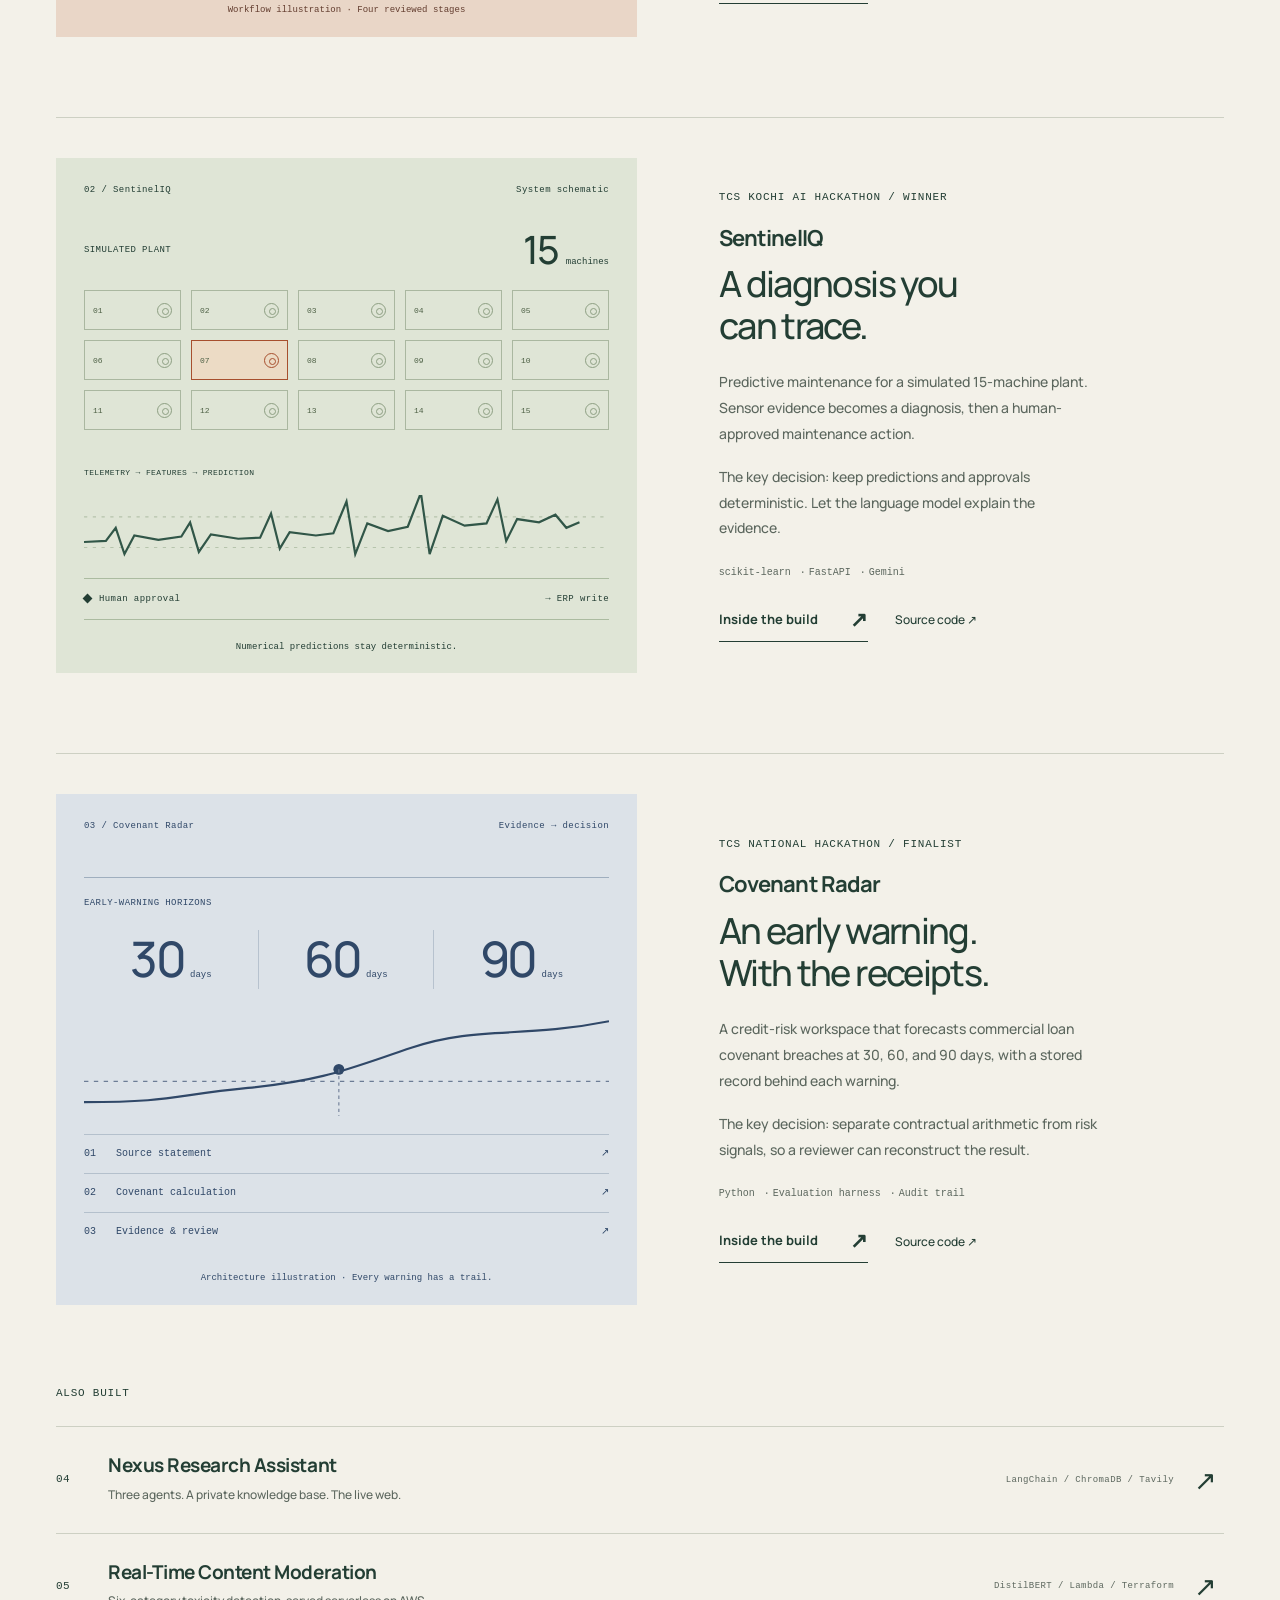
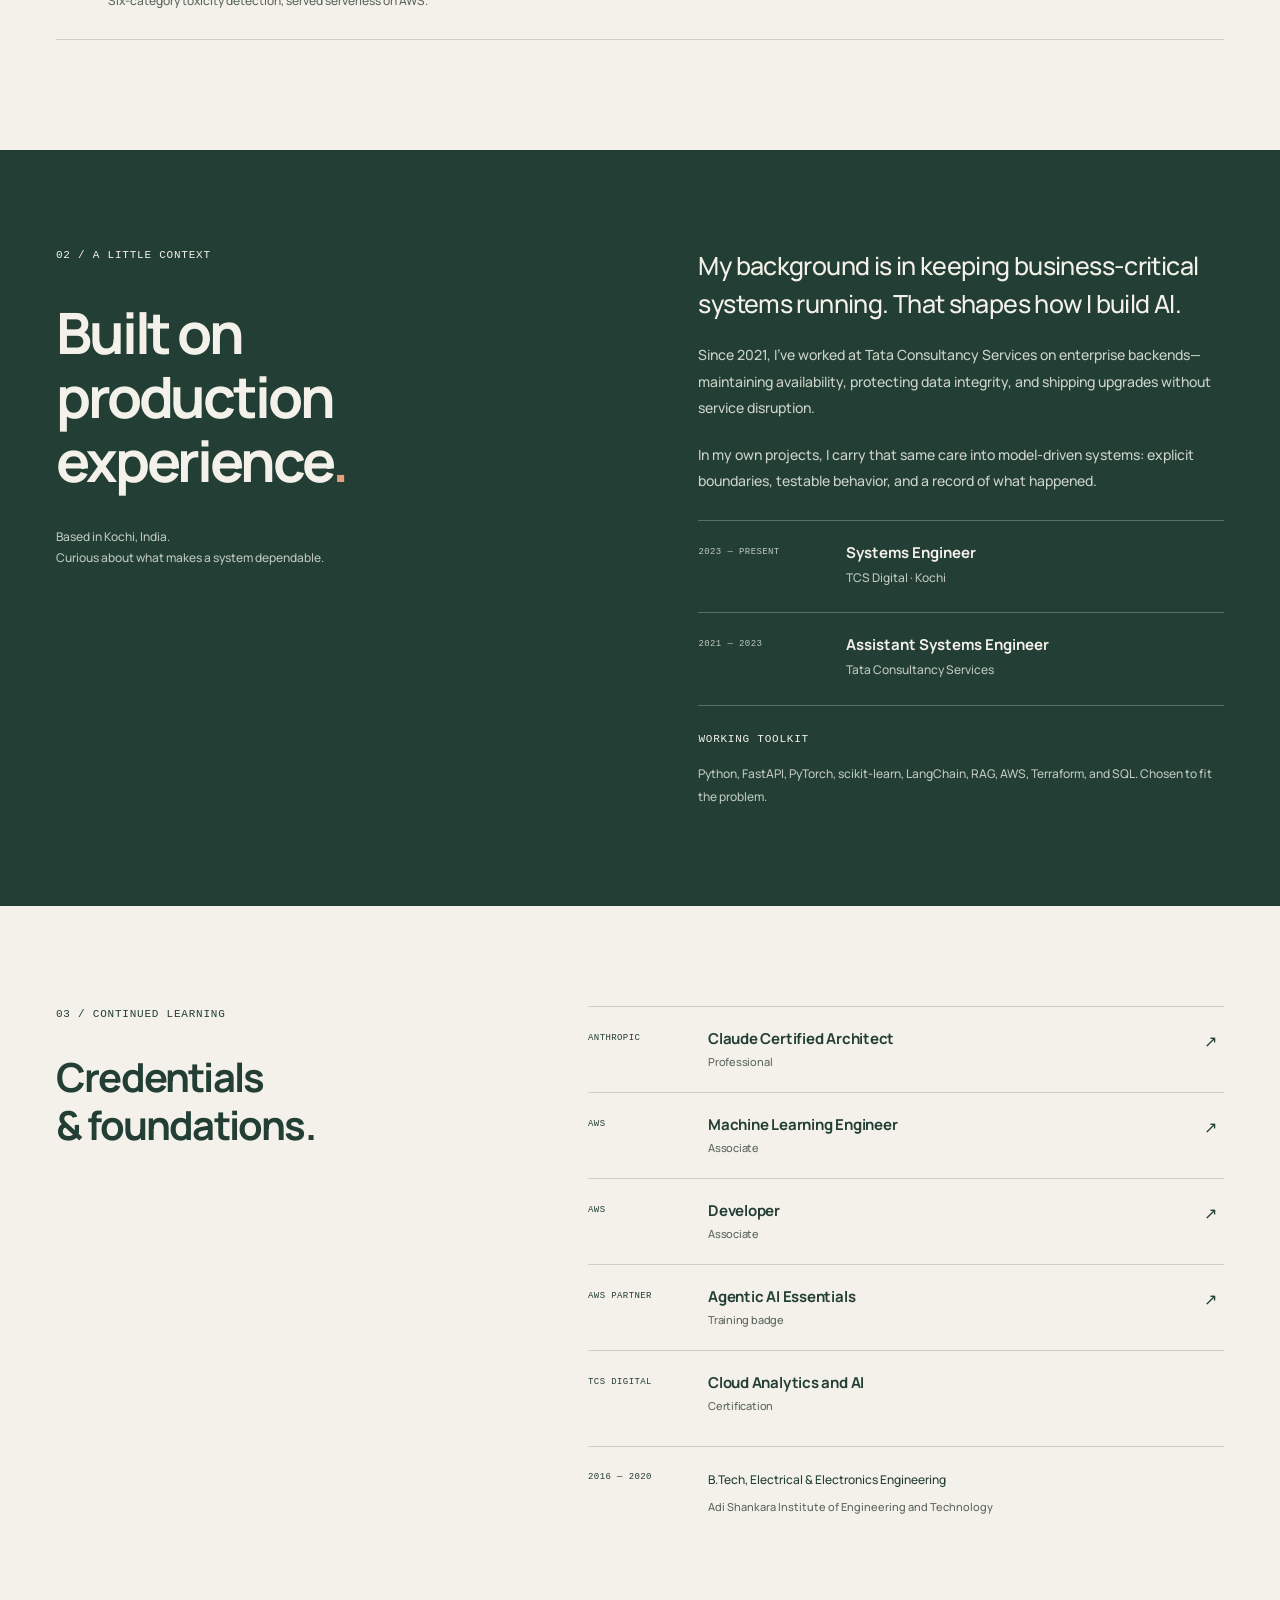
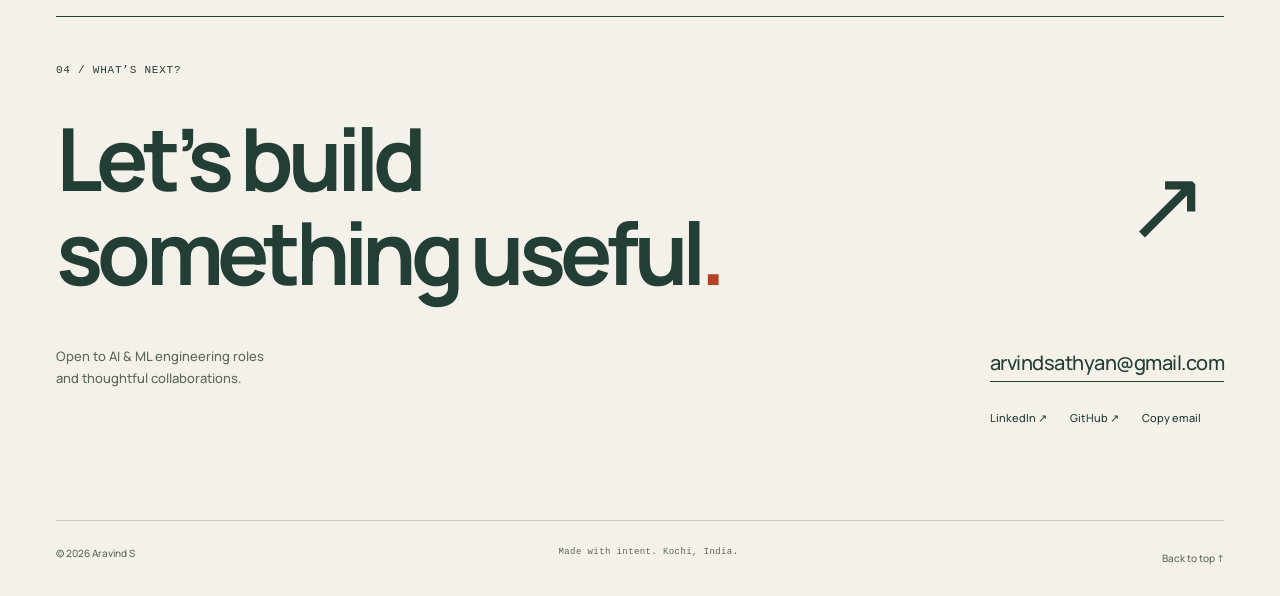
==== commit 2b3ba3ce: "Rebuild portfolio with editorial design and engineering case studies" ====
--- a/index.html
+++ b/index.html
@@ -1,527 +1,559 @@
-<!DOCTYPE html>
+<!doctype html>
 <html lang="en">
-<head>
-<meta charset="UTF-8" />
-<meta name="viewport" content="width=device-width, initial-scale=1.0" />
-<script>
-  if ('scrollRestoration' in history) history.scrollRestoration = 'manual';
-  if (!location.hash) window.scrollTo(0, 0);
-  addEventListener('pageshow', function(e){ if(e.persisted && !location.hash) window.scrollTo(0, 0); });
-</script>
-<title>Aravind S — AI Engineer: Generative AI, Agentic AI, AWS</title>
-<meta name="description" content="Aravind S, AI engineer in Kochi, India, building auditable LLM systems across generative AI, agentic AI and AWS. Creator of thought2build.com, TCS Kochi AI Hackathon winner, Claude Certified Architect – Professional, 2× AWS Certified." />
-<meta property="og:title" content="Aravind S — AI Engineer: Generative AI, Agentic AI, AWS" />
-<meta property="og:description" content="Auditable LLM systems: deterministic guardrails, evaluation gates, recorded model calls. Creator of thought2build.com and TCS Kochi AI Hackathon winner." />
-<meta property="og:type" content="website" />
-<meta name="theme-color" content="#04050c" />
-<link rel="icon" href="data:image/svg+xml,%3Csvg xmlns='http://www.w3.org/2000/svg' viewBox='0 0 100 100'%3E%3Crect width='100' height='100' fill='%2304050c'/%3E%3Cg fill='none' stroke='%237ba7ff' stroke-width='5' stroke-linecap='round'%3E%3Cpath d='M50 22a28 28 0 0 1 24 34'/%3E%3Cpath d='M50 78a28 28 0 0 1-24-34'/%3E%3C/g%3E%3Ccircle cx='50' cy='50' r='11' fill='%23ffb45c'/%3E%3C/svg%3E" />
-<link rel="preconnect" href="https://fonts.googleapis.com" />
-<link rel="preconnect" href="https://fonts.gstatic.com" crossorigin />
-<link href="https://fonts.googleapis.com/css2?family=Bodoni+Moda:opsz,wght@6..96,400;6..96,500;6..96,700&family=Sora:wght@300;400;600&display=swap" rel="stylesheet" />
-<style>
-  /*
-    The Voyage. The page is a tour of star systems: each piece of work is a
-    destination somewhere in the galaxy, and scrolling flies the camera from one
-    to the next. Each chapter is one full screen; on arrival its panel sits on
-    the side opposite its star, and the sides alternate, so the camera swings
-    across the galaxy as the reader moves through the work.
-
-    Colour discipline: starlight blue-white is structure; GOLD is reserved for
-    the one thing that is live in the world. Nothing else is coloured.
-  */
-  :root{
-    --void:#04050c; --deep:#090d1c;
-    --ink:#eef1fb; --ink-dim:#a3aac6; --ink-far:#7e87b2;
-    --gold:#ffb45c; --blue:#7ba7ff;
-    --rule:rgba(190,205,255,.14); --rule-2:rgba(190,205,255,.30);
-    --display:'Bodoni Moda',Georgia,'Times New Roman',serif;
-    --sans:'Sora',system-ui,-apple-system,'Segoe UI',sans-serif;
-    --ease:cubic-bezier(.22,1,.36,1);
-    --bar:58px; --gut:clamp(22px,5vw,72px);
-    /* capped by width too: the framing leaves the panel about 40% of the
-       screen, and a fixed 552px filled 57% of a half-width 960px window */
-    --panel:min(100%,34.5rem,42vw);
-  }
-  *{box-sizing:border-box;margin:0;padding:0}
-  html{-webkit-text-size-adjust:100%;scroll-behavior:smooth}
-  body{background:var(--void);color:var(--ink);font-family:var(--sans);font-weight:300;
-    font-size:16px;line-height:1.62;overflow-x:hidden;-webkit-font-smoothing:antialiased}
-  a{color:inherit;text-decoration:none}
-  ::selection{background:var(--blue);color:var(--void)}
-  :focus-visible{outline:1.5px solid var(--blue);outline-offset:4px}
-
-  /* ------------------------------------------------------------- the sky */
-  #sky{position:fixed;top:0;left:0;width:100vw;height:100vh;z-index:0;display:block;touch-action:pan-y}
-  /* Two veils, one per side. The panel's side is held dark and the star's side
-     is left alone; they crossfade as the voyage swings from one to the other. */
-  .veil{position:fixed;inset:0;z-index:1;pointer-events:none;transition:opacity 1.1s var(--ease)}
-  .veil.l{background:
-      linear-gradient(90deg,var(--void) 0%,rgba(4,5,12,.97) 30%,rgba(4,5,12,.9) 44%,rgba(4,5,12,.52) 55%,rgba(4,5,12,0) 70%),
-      linear-gradient(180deg,rgba(4,5,12,.85),rgba(4,5,12,0) 14%,rgba(4,5,12,0) 82%,rgba(4,5,12,.9))}
-  .veil.r{opacity:0;background:
-      linear-gradient(270deg,var(--void) 0%,rgba(4,5,12,.97) 30%,rgba(4,5,12,.9) 44%,rgba(4,5,12,.52) 55%,rgba(4,5,12,0) 70%),
-      linear-gradient(180deg,rgba(4,5,12,.85),rgba(4,5,12,0) 14%,rgba(4,5,12,0) 82%,rgba(4,5,12,.9))}
-  body[data-side="right"] .veil.l{opacity:0}
-  body[data-side="right"] .veil.r{opacity:1}
-
-  /* the annotation layer: a leader line from an entry to the object it describes */
-  #tethers{position:fixed;inset:0;z-index:6;pointer-events:none;width:100vw;height:100vh;
-    filter:drop-shadow(0 0 6px rgba(123,167,255,.45))}
-  #tethers line{stroke:var(--blue);stroke-width:1;opacity:0;transition:opacity .45s var(--ease)}
-  #tethers circle{fill:none;stroke:var(--blue);stroke-width:1;opacity:0;transition:opacity .45s var(--ease)}
-  #tethers.on line{opacity:.85}
-  #tethers.on circle{opacity:.6}
-
-  #marks{position:fixed;inset:0;z-index:7;pointer-events:none}
-  .mark{position:absolute;white-space:nowrap;opacity:0;transition:opacity .5s var(--ease);
-    text-shadow:0 0 14px rgba(4,5,12,.98),0 0 5px rgba(4,5,12,.95),0 1px 2px rgba(4,5,12,.9)}
-  .mark.on{opacity:1}
-  .mark b{display:block;font-weight:400;font-size:.84rem;letter-spacing:.01em;
-    color:var(--ink-dim);transition:color .3s var(--ease)}
-  /* The galaxy turns, so its arms sweep under every label sooner or later; each
-     name carries a soft plate of night that keeps it readable as light passes. */
-  .mark b,.mark i{width:fit-content;border-radius:4px;background:rgba(4,5,12,.5);
-    box-shadow:0 0 10px 5px rgba(4,5,12,.5);padding:0 3px;margin-left:-3px}
-  .mark i{font-style:normal;font-size:.68rem;letter-spacing:.1em;color:var(--ink-far)}
-  .mark.lit b{color:#ffffff}
-  .mark.gold.lit b{color:var(--gold)}
-
-  /* ---------------------------------------------------------- masthead */
-  .bar{position:fixed;top:0;left:0;right:0;height:var(--bar);z-index:40;
-    display:flex;align-items:center;justify-content:space-between;gap:20px;padding:0 var(--gut);
-    background:var(--void);border-bottom:1px solid var(--rule)}
-  .bar .who{font-family:var(--display);font-weight:500;font-size:1.06rem;letter-spacing:.005em}
-  .bar nav{display:flex;align-items:center;gap:26px}
-  .bar nav a{font-size:.82rem;font-weight:300;color:var(--ink-far);transition:color .25s}
-  .bar nav a:hover,.bar nav a.cur{color:var(--ink)}
-  .bar nav a.cur{box-shadow:0 6px 0 -5px var(--blue)}
-  @media(max-width:780px){
-    .bar nav{gap:18px}
-    .bar nav a:is([data-nav="exp"],[data-nav="stack"],[data-nav="creds"]){display:none}
-  }
-
-  /* ---------------------------------------------------------- chapters */
-  /* transparent to the pointer so the sky behind stays draggable; the panels
-     take the pointer back */
-  main{position:relative;z-index:10;pointer-events:none}
-  main .panel{pointer-events:auto}
-  .wrap{max-width:1500px;margin:0 auto;padding:0 var(--gut)}
-
-  .chapter{min-height:100vh;display:flex;align-items:center;padding:calc(var(--bar) + 56px) 0 72px}
-  .chapter[data-side="right"]{justify-content:flex-end}
-  .panel{width:var(--panel)}
-
-  .panel h2{font-family:var(--display);font-weight:400;font-size:clamp(2.3rem,4vw,3.5rem);
-    line-height:1.02;letter-spacing:-.018em}
-  .panel > .lede,.head + .lede{color:var(--ink-dim);font-size:1.04rem;margin-top:14px;max-width:44ch}
-  /* Generic body paragraphs at zero specificity (:where), so any specific rule —
-     the hero's tagline, the hint, a status line — always wins over them. At
-     normal specificity this selector outranked .hero .tagline and shrank it. */
-  :where(.panel) p{max-width:46ch}
-  :where(.panel) > p{color:var(--ink-dim);font-size:.96rem;margin-top:22px}
-  .panel p b,.pts b{color:var(--ink);font-weight:400}
-  .status{font-size:.86rem;color:var(--ink-dim);margin-top:10px}
-  .gold .status{color:var(--gold)}
-
-  /* A flow strip, drawn only where the resume states a real order. The gated
-     variant puts a review gate between stages, because that is what it is. */
-  .flow{list-style:none;display:flex;flex-wrap:wrap;align-items:center;gap:0;margin-top:26px;
-    font-size:.84rem;letter-spacing:.02em;color:var(--ink)}
-  .flow li{display:flex;align-items:center;padding:6px 0}
-  .flow li + li::before{content:'';display:inline-block;width:26px;height:1px;background:var(--rule-2);margin:0 10px}
-  .flow.gated li + li::before{width:34px;background:
-    linear-gradient(90deg,var(--rule-2) 0 42%,transparent 42% 58%,var(--rule-2) 58%) }
-  .flow.gated li + li{position:relative}
-  .flow.gated li + li::after{content:'';position:absolute;left:27px;top:50%;width:5px;height:5px;
-    transform:translate(-50%,-50%) rotate(45deg);border:1px solid var(--gold)}
-  .flow-note{font-size:.76rem;color:var(--ink-far);margin-top:4px}
-
-  .pts{list-style:none;margin-top:18px;display:flex;flex-direction:column;gap:10px}
-  .pts li{position:relative;padding-left:20px;color:var(--ink-dim);font-size:.93rem;max-width:46ch}
-  .pts li::before{content:'';position:absolute;left:2px;top:.62em;width:5px;height:5px;
-    border-radius:50%;background:var(--rule-2)}
-  .made{margin-top:18px;color:var(--ink-far);font-size:.86rem;line-height:1.7}
-  .go{display:inline-block;margin-top:20px;font-size:.86rem;color:var(--ink);
-    border-bottom:1px solid var(--rule-2);padding-bottom:3px;transition:border-color .25s}
-  .go:hover{border-color:var(--blue)}
-
-  /* rows: the entries a panel lists (index, systems, skills, credentials, contact) */
-  .list{margin-top:30px;border-top:1px solid var(--rule)}
-  .row{display:block;width:100%;padding:18px 4px;border-bottom:1px solid var(--rule);
-    transition:padding-left .3s var(--ease)}
-  a.row:hover,.row.hot{padding-left:14px}
-  .row .top{display:flex;align-items:baseline;justify-content:space-between;gap:18px}
-  .row .nm{font-size:1.04rem;font-weight:400;letter-spacing:-.005em;transition:color .25s var(--ease)}
-  a.row:hover .nm,.row.hot .nm{color:var(--blue)}
-  .row.gold:hover .nm,.row.gold.hot .nm{color:var(--gold)}
-  .row .tag{font-size:.74rem;color:var(--ink-far);letter-spacing:.06em;white-space:nowrap;flex-shrink:0}
-  .row.gold .tag{color:var(--gold)}
-  .row .sub{display:block;color:var(--ink-dim);font-size:.92rem;margin-top:4px;max-width:42ch}
-  .row .kit{display:block;margin-top:8px;color:var(--ink);font-size:.93rem;line-height:1.65;max-width:46ch}
-  .row.static{cursor:default}
-  .row .pts{margin-top:12px}
-  .row .made{margin-top:12px}
-  .row .go{margin-top:12px}
-  .panel h3{font-family:var(--display);font-weight:400;font-size:1.5rem;letter-spacing:-.01em;margin-top:40px}
-  .panel h3 + .list{margin-top:14px}
-
-  /* the head of a destination panel is the entry its star belongs to: no rule,
-     no indent, but it still lights and tethers like any other entry */
-  .row.head{border:0;padding:0;transition:none}
-  .row.head.hot{padding-left:0}
-  .row.head h2{transition:color .3s var(--ease)}
-  .row.head.hot h2{color:var(--blue)}
-  .row.head.gold.hot h2{color:var(--gold)}
-
-  #contact .row .nm{font-family:var(--display);font-size:1.24rem}
-  a.row .top{align-items:center}
-
-  footer{margin-top:56px;padding-top:24px;border-top:1px solid var(--rule);
-    display:flex;justify-content:space-between;flex-wrap:wrap;gap:12px;color:var(--ink-far);font-size:.8rem}
-
-  /* ---------------------------------------------------------- the arrival */
-  .hero{align-items:flex-end;padding-bottom:clamp(56px,11vh,120px)}
-  .hero h1{font-family:var(--display);font-weight:400;font-size:clamp(3.4rem,8.6vw,8.2rem);
-    line-height:.92;letter-spacing:-.025em;white-space:nowrap}
-  .hero .tagline{font-family:var(--display);font-weight:400;font-size:clamp(1.5rem,2.5vw,2.25rem);
-    line-height:1.12;letter-spacing:-.01em;color:var(--ink);margin-top:clamp(14px,2.2vh,22px);max-width:20ch}
-  .hero .say{color:var(--ink-dim);font-size:clamp(1rem,1.3vw,1.1rem);max-width:48ch;margin-top:clamp(18px,3vh,28px)}
-  .hero .who{color:var(--ink-far);font-size:.88rem;max-width:56ch;margin-top:14px}
-  .hero .who b{color:var(--ink-dim);font-weight:400}
-  .acts{display:flex;gap:12px;flex-wrap:wrap;margin-top:30px}
-  .btn{display:inline-flex;align-items:center;padding:13px 22px;font-size:.86rem;font-weight:400;
-    border:1px solid var(--rule-2);transition:background .25s var(--ease),color .25s var(--ease),border-color .25s var(--ease)}
-  .btn:hover{background:var(--ink);color:var(--void);border-color:var(--ink)}
-  .btn.fill{background:var(--gold);color:#241403;border-color:var(--gold)}
-  .btn.fill:hover{background:transparent;color:var(--gold)}
-  .hint{margin-top:26px;font-size:.72rem;letter-spacing:.13em;color:var(--ink-far);
-    opacity:0;transition:opacity 1.1s var(--ease) .6s}
-  .hint.show{opacity:1}
-  .hint.gone{opacity:0;transition-duration:.35s;transition-delay:0s}
-  @media(min-width:901px) and (max-height:820px){
-    .hero{padding-bottom:40px}
-    .hero h1{font-size:clamp(3.4rem,12vh,8.2rem)}
-    .acts{margin-top:22px}
-    .hint{margin-top:16px}
-  }
-
-  /* --------------------------------------------------------- fallbacks --
-     The sky is an enhancement. Every one of these paths still gets the whole
-     document, and the deep field is painted in CSS so the page is never a
-     black rectangle. */
-  .flat{background:
-      radial-gradient(1100px 720px at 74% 34%,rgba(90,120,220,.20),transparent 62%),
-      radial-gradient(560px 420px at 78% 40%,rgba(255,180,92,.13),transparent 66%),
-      var(--void)}
-
-  /* Phones: every chapter leaves its top band clear for its destination and
-     sets its panel below, on a backing of its own — there is no clear side to
-     put text beside the star. */
-  @media(max-width:900px){
-    .veil.l,.veil.r{opacity:1;background:linear-gradient(180deg,
-      rgba(4,5,12,.06) 0%,rgba(4,5,12,.12) 26%,rgba(4,5,12,.6) 40%,rgba(4,5,12,.85) 52%,rgba(4,5,12,.9) 100%)}
-    body[data-side="right"] .veil.l{opacity:1}
-    #tethers,#marks,.hint{display:none}
-    main{pointer-events:auto}
-    .chapter,.chapter[data-side="right"]{min-height:100svh;align-items:flex-end;justify-content:flex-start;
-      padding:calc(var(--bar) + 32vh) 0 34px}
-    .panel{width:100%}
-    /* full-bleed, and fading in from the galaxy band rather than a hard box */
-    .chapter:not(.hero) .panel{margin:0 calc(-1 * var(--gut));width:calc(100% + 2 * var(--gut));
-      padding:56px var(--gut) 28px;
-      background:linear-gradient(180deg,rgba(4,5,12,0),rgba(4,5,12,.8) 56px,rgba(4,5,12,.86))}
-    .flow{font-size:.78rem}
-    .flow li + li::before{width:16px;margin:0 7px}
-    .flow.gated li + li::before{width:24px}
-    .flow.gated li + li::after{left:19px}
-    .hero{padding-top:calc(var(--bar) + 30vh)}
-    .hero h1{font-size:clamp(3rem,14vw,4.6rem)}
-  }
-  @media(max-width:900px) and (max-height:700px){
-    .hero{padding-top:calc(var(--bar) + 19vh)}
-    .hero h1{font-size:clamp(2.6rem,12vw,3.6rem)}
-    .hero .say{font-size:.98rem}
-  }
-  @media(prefers-reduced-motion:reduce){
-    *{animation:none!important;transition:none!important}
-    html{scroll-behavior:auto}
-    #tethers,#marks,.hint{display:none}
-    main{pointer-events:auto}
-  }
-</style>
-<noscript><style>
-  /* no JavaScript: no sky, so every panel is read against the plain deep field */
-  #sky,.veil,#tethers,#marks,.hint{display:none}
-  main{pointer-events:auto}
-</style></noscript>
-</head>
-<body class="flat" data-side="left">
-
-<canvas id="sky" aria-hidden="true"></canvas>
-<div class="veil l" aria-hidden="true"></div>
-<div class="veil r" aria-hidden="true"></div>
-<svg id="tethers" aria-hidden="true"><line id="tline" /><circle id="tdot" r="7" /></svg>
-<div id="marks" aria-hidden="true"></div>
-
-<header class="bar">
-  <a href="#top" class="who">Aravind S</a>
-  <nav>
-    <a href="#work" data-nav="work">Work</a>
-    <a href="#experience" data-nav="exp">Experience</a>
-    <a href="#skills" data-nav="stack">Skills</a>
-    <a href="#credentials" data-nav="creds">Credentials</a>
-    <a href="#contact" data-nav="signal">Contact</a>
-    <a href="https://github.com/Arv-ind-s" target="_blank" rel="noopener" class="out">GitHub</a>
-  </nav>
-</header>
-
-<main id="top">
-  <div class="wrap">
-
-    <!-- 0. the arrival -->
-    <section class="chapter hero" data-group="hero" data-side="left">
-      <div class="panel">
-        <h1>Aravind S</h1>
-        <p class="tagline">Research becomes a production endpoint.</p>
-        <p class="say">AI engineer working across generative AI, agentic AI and AWS. I build auditable LLM systems: deterministic guardrails, evaluation gates, and a recorded trail of every model call.</p>
-        <p class="who">More than five years of production systems at <b>TCS</b>. Winner of the <b>TCS Kochi AI Hackathon</b> and a national finalist. <b>Claude Certified Architect</b>, twice AWS certified. Based in Kochi, India, and currently shipping <b>Thought2Build</b>.</p>
-        <div class="acts">
-          <a href="https://www.thought2build.com" target="_blank" rel="noopener" class="btn fill">Open Thought2Build</a>
-          <a href="#work" class="btn">See the work</a>
-        </div>
-        <p class="hint" id="hint">Drag the galaxy to turn it</p>
-      </div>
-    </section>
-
-    <!-- 1. the map of the voyage: every project, one line each, for the reader with fifteen seconds -->
-    <section class="chapter" id="work" data-group="work" data-nav-as="work" data-side="left">
-      <div class="panel">
-        <h2>Selected work</h2>
-        <p class="lede">A live product, a hackathon win, a national final, and the systems I built along the way. Each one is a stop on the voyage in.</p>
-        <div class="list">
-          <a class="row gold" data-id="thought2build" href="#thought2build">
-            <span class="top"><span class="nm">Thought2Build</span><span class="tag">Live</span></span>
-            <span class="sub">A GenAI workspace that turns rough product ideas into build-ready plans.</span>
-          </a>
-          <a class="row" data-id="sentineliq" href="#sentineliq">
-            <span class="top"><span class="nm">SentinelIQ</span><span class="tag">Hackathon winner</span></span>
-            <span class="sub">Predictive maintenance and fault diagnosis.</span>
-          </a>
-          <a class="row" data-id="covenant" href="#covenant">
-            <span class="top"><span class="nm">Covenant Radar</span><span class="tag">National finalist</span></span>
-            <span class="sub">Credit-risk early warning for commercial loans.</span>
-          </a>
-          <a class="row" data-id="nexus" data-mark="Nexus" href="#systems">
-            <span class="top"><span class="nm">Nexus Research Assistant</span><span class="tag">Agentic RAG</span></span>
-            <span class="sub">Multi-agent research over a private knowledge base and the live web.</span>
-          </a>
-          <a class="row" data-id="moderation" data-mark="Content Moderation" href="#systems">
-            <span class="top"><span class="nm">Real-Time Content Moderation</span><span class="tag">Serverless AWS</span></span>
-            <span class="sub">Multi-label toxicity classification, served serverless on AWS.</span>
-          </a>
-        </div>
-        <p style="margin-top:26px"><a class="btn" href="https://github.com/Arv-ind-s?tab=repositories" target="_blank" rel="noopener">More on GitHub</a></p>
-      </div>
-    </section>
-
-    <!-- 2. Thought2Build -->
-    <section class="chapter" id="thought2build" data-group="t2b" data-nav-as="work" data-side="left">
-      <article class="panel">
-        <header class="row static head gold" data-id="thought2build">
-          <h2>Thought2Build</h2>
-          <p class="status">Live product</p>
-        </header>
-        <p class="lede">A GenAI workspace that turns rough product ideas into build-ready plans.</p>
-        <ol class="flow gated" aria-label="Four stages, each behind a review gate">
-          <li>Spec</li><li>Plan</li><li>Harness</li><li>Tasks</li>
-        </ol>
-        <p class="flow-note">Each stage sits behind a review gate.</p>
-        <p>A FastAPI workspace that takes an idea through four stages and hands back four build-ready artifacts: <b>spec, plan, harness and tasks</b>.</p>
-        <ul class="pts">
-          <li><b>Multi-provider LLM routing</b> across Anthropic, OpenAI and Google, with bring-your-own-key credentials, OAuth sign-in and a credit-metered free tier.</li>
-          <li><b>Harness-first generation.</b> Validation assets are produced before code, and every task traces back to a requirement, so the output can drive AI coding agents directly.</li>
-        </ul>
-        <p class="made">Built with FastAPI, multi-provider LLM routing and OAuth.</p>
-        <a class="go" href="https://www.thought2build.com" target="_blank" rel="noopener">Open thought2build.com</a>
-      </article>
-    </section>
-
-    <!-- 3. SentinelIQ -->
-    <section class="chapter" id="sentineliq" data-group="sentinel" data-nav-as="work" data-side="right">
-      <article class="panel">
-        <header class="row static head" data-id="sentineliq">
-          <h2>SentinelIQ</h2>
-          <p class="status">Winner of the TCS Kochi AI Hackathon</p>
-        </header>
-        <p class="lede">Predictive maintenance and fault diagnosis.</p>
-        <ol class="flow" aria-label="Agent workflow stages">
-          <li>Coordinator</li><li>Guardrail</li><li>Diagnosis</li><li>Approval</li>
-        </ol>
-        <p>A platform modelled on a 15-machine plant with replayed telemetry, where <b>41 versioned features</b> feed scikit-learn predictors for failure probability, fault mode, remaining useful life and fused risk.</p>
-        <ul class="pts">
-          <li><b>An agent workflow</b> of coordinator, guardrail, diagnosis and approval stages across four role-based personas, with planner sign-off required before any immutable ERP write.</li>
-          <li><b>Numbers stay off the LLM path.</b> Optional Gemini narration is circuit-broken with a deterministic template fallback, and releases gate on balanced-accuracy and downtime KPI thresholds.</li>
-        </ul>
-        <p class="made">Built with scikit-learn, an agent workflow, role-based access control and Google Gemini.</p>
-        <a class="go" href="https://github.com/Arv-ind-s/sentineliq" target="_blank" rel="noopener">Read the source</a>
-      </article>
-    </section>
-
-    <!-- 4. Covenant Radar -->
-    <section class="chapter" id="covenant" data-group="covenant" data-nav-as="work" data-side="left">
-      <article class="panel">
-        <header class="row static head" data-id="covenant">
-          <h2>Covenant Radar</h2>
-          <p class="status">Finalist in the TCS National Hackathon</p>
-        </header>
-        <p class="lede">Credit-risk early warning for commercial loans.</p>
-        <p>Forecasts commercial loan covenant breaches at <b>30, 60 and 90 days</b>, keeping deterministic covenant arithmetic separate from behavioural risk signals.</p>
-        <ul class="pts">
-          <li><b>A single guarded LLM call site:</b> input masking, provider-registry checks, token-budget ceilings, prompt-hash versioning and an append-only record of every attempt and refusal.</li>
-          <li><b>A six-step nightly pipeline</b> with eight-role access control, maker-checker approvals and a hash-chained audit trail, released behind an evaluation harness with per-category score floors.</li>
-        </ul>
-        <p class="made">Built with a guarded LLM call site, an evaluation harness and a hash-chained audit trail.</p>
-        <a class="go" href="https://github.com/Arv-ind-s/CovenantRadar" target="_blank" rel="noopener">Read the source</a>
-      </article>
-    </section>
-
-    <!-- 5. two more systems -->
-    <section class="chapter" id="systems" data-group="systems" data-nav-as="work" data-side="right">
-      <div class="panel">
-        <h2>Two more systems</h2>
-        <div class="list">
-          <div class="row static" data-id="nexus" data-mark="Nexus">
-            <span class="top"><span class="nm">Nexus Research Assistant</span><span class="tag">Agentic RAG</span></span>
-            <span class="sub">A LangChain system of three agents (<b>classifier, researcher and synthesizer</b>) with hybrid retrieval that routes each query to a private ChromaDB knowledge base, live Tavily search, or both.</span>
-            <ul class="pts"><li><b>A SQLite cache</b> cuts API latency and cost.</li></ul>
-            <p class="made">Built with LangChain, ChromaDB, Tavily and SQLite.</p>
-            <a class="go" href="https://github.com/Arv-ind-s/Nexus-Research-Assistant" target="_blank" rel="noopener">Read the source</a>
-          </div>
-          <div class="row static" data-id="moderation" data-mark="Content Moderation">
-            <span class="top"><span class="nm">Real-Time Content Moderation</span><span class="tag">Serverless AWS</span></span>
-            <span class="sub"><b>DistilBERT</b>, fine-tuned for six-category multi-label toxicity classification on the Jigsaw dataset of <b>159,571 comments</b>.</span>
-            <ul class="pts">
-              <li><b>Per-category confidence scores</b> served through FastAPI on a Terraform-provisioned path: API Gateway, a Dockerised Lambda on ECR and an S3 model store.</li>
-              <li><b>Asynchronous DynamoDB audit logging</b> keeps inference non-blocking.</li>
+  <head>
+    <meta charset="utf-8" />
+    <meta name="viewport" content="width=device-width,initial-scale=1" />
+    <title>Aravind S — AI engineer, Kochi</title>
+    <meta
+      name="description"
+      content="AI engineer building useful, inspectable systems. Selected work in generative AI, predictive maintenance, credit risk, and production backends."
+    />
+    <meta name="theme-color" content="#f3f1e9" />
+    <link rel="canonical" href="https://arv-ind-s.github.io/" />
+    <meta property="og:type" content="website" />
+    <meta property="og:title" content="Aravind S — AI engineer, Kochi" />
+    <meta
+      property="og:description"
+      content="AI engineer building useful, inspectable systems. Selected work in generative AI, predictive maintenance, credit risk, and production backends."
+    />
+    <meta property="og:url" content="https://arv-ind-s.github.io/" />
+    <meta
+      property="og:image"
+      content="https://arv-ind-s.github.io/assets/social.png"
+    />
+    <meta name="twitter:card" content="summary_large_image" />
+    <link rel="icon" type="image/svg+xml" href="/assets/favicon.svg" />
+    <link
+      rel="preload"
+      href="/assets/manrope-bold.ttf"
+      as="font"
+      type="font/ttf"
+      crossorigin
+    />
+    <link rel="stylesheet" href="/style.css" />
+    <script src="/site.js" defer></script>
+  </head>
+  <body>
+    <a class="skip" href="#main">Skip to content</a>
+    <header class="site-header wrap">
+      <a class="wordmark" href="/" aria-label="Aravind S, home"
+        >a<span class="wordmark-dot">.</span>s</a
+      ><span class="header-note mono"
+        >Independent work. <br />Production mindset.</span
+      >
+      <nav aria-label="Main navigation">
+        <a href="#work">Work <sup>05</sup></a
+        ><a href="#about">About</a
+        ><a href="#contact">Contact <span aria-hidden="true">↗</span></a>
+      </nav>
+    </header>
+    <main id="main">
+      <section class="hero wrap" id="top">
+        <div class="hero-eyebrow mono">
+          <span><i class="status-dot"></i> AI ENGINEER & BUILDER</span
+          ><span>KOCHI, INDIA / <span data-clock>IST</span></span>
+        </div>
+        <h1>Aravind S<span class="name-period">.</span></h1>
+        <div class="hero-bottom">
+          <div>
+            <h2>Useful AI. <br />Carefully engineered.</h2>
+            <p>
+              I build the systems around the model. <br />The checks, the
+              evidence, the path to production.
+            </p>
+            <a class="text-link" href="#work"
+              >Explore selected work <span>↓</span></a
+            >
+          </div>
+          <figure>
+            <svg
+              class="hero-diagram"
+              viewBox="0 0 520 240"
+              role="img"
+              aria-labelledby="hero-diagram-title"
+            >
+              <title id="hero-diagram-title">
+                From input to model to verification to output, with a feedback
+                path for review.
+              </title>
+              <defs>
+                <pattern
+                  id="dots"
+                  width="16"
+                  height="16"
+                  patternUnits="userSpaceOnUse"
+                >
+                  <circle cx="1" cy="1" r=".7" fill="#bac4b9" />
+                </pattern>
+                <marker
+                  id="arrow"
+                  markerWidth="6"
+                  markerHeight="6"
+                  refX="5"
+                  refY="3"
+                  orient="auto"
+                >
+                  <path d="M0 0 6 3 0 6" fill="none" stroke="#315648" />
+                </marker>
+              </defs>
+              <rect width="520" height="240" fill="url(#dots)" />
+              <g fill="none" stroke="#315648" stroke-width="1.2">
+                <path
+                  d="M38 120H133M221 120H294M374 120H476"
+                  marker-end="url(#arrow)"
+                />
+                <path d="M334 161V195H177V163" marker-end="url(#arrow)" />
+                <rect
+                  x="134"
+                  y="77"
+                  width="86"
+                  height="86"
+                  rx="43"
+                  fill="#f3f1e9"
+                />
+                <path d="M177 91v58M148 120h58M157 100l40 40M157 140l40-40" />
+                <path d="m334 78 42 42-42 42-42-42Z" fill="#f3f1e9" />
+                <path d="m321 120 9 9 17-19" />
+                <circle cx="36" cy="120" r="5" fill="#315648" />
+                <circle
+                  cx="480"
+                  cy="120"
+                  r="5"
+                  fill="#bf4a2b"
+                  stroke="#bf4a2b"
+                />
+              </g>
+              <g fill="#315648" font-family="monospace" font-size="11">
+                <text x="22" y="96">IN</text>
+                <text x="161" y="57">MODEL</text>
+                <text x="315" y="57">VERIFY</text>
+                <text x="466" y="96">OUT</text>
+                <text x="227" y="215">REVIEW / RETRY</text>
+              </g>
+            </svg>
+            <figcaption class="mono">
+              <span>Fig. 01</span> A model is one part of the system.
+            </figcaption>
+          </figure>
+        </div>
+        <div class="hero-foot mono">
+          <span
+            >Currently building
+            <a href="https://www.thought2build.com">Thought2Build ↗</a></span
+          ><span>Backend engineering at TCS · Since 2021</span>
+        </div>
+      </section>
+      <section class="work-section wrap" id="work">
+        <div class="section-heading">
+          <p class="eyebrow mono">01 / SELECTED WORK</p>
+          <h2>Ideas, built out.</h2>
+          <p>
+            From a product brief to a plant floor. <br />Five projects,
+            different constraints.
+          </p>
+        </div>
+        <article class="project" id="thought2build">
+          <div class="project-art thought-art">
+            <div class="art-top mono">
+              <span>01 / Thought2Build</span><span>Idea → execution</span>
+            </div>
+            <div class="paper-stack">
+              <div class="paper-back back-two"></div>
+              <div class="paper-back back-one"></div>
+              <div class="spec-paper">
+                <div class="paper-header mono">
+                  <span data-file>SPEC.md</span><span>↗</span>
+                </div>
+                <p class="paper-caption mono" data-stage-caption>
+                  01 — DEFINE THE PROBLEM
+                </p>
+                <h4 data-stage-title>A clear brief. <br />A better build.</h4>
+                <div class="paper-lines" aria-hidden="true">
+                  <i></i><i></i><i></i>
+                </div>
+                <div class="paper-check">
+                  <span aria-hidden="true">✓</span
+                  ><span data-stage-note
+                    >Requirements & acceptance criteria</span
+                  >
+                </div>
+                <div class="paper-bottom mono">
+                  Human review before the next stage <span>↳</span>
+                </div>
+              </div>
+            </div>
+            <div
+              class="stage-controls"
+              hidden
+              role="group"
+              aria-label="Explore Thought2Build stages"
+            >
+              <button type="button" data-stage="0" aria-pressed="true">
+                01 <span>Spec</span></button
+              ><button type="button" data-stage="1" aria-pressed="false">
+                02 <span>Plan</span></button
+              ><button type="button" data-stage="2" aria-pressed="false">
+                03 <span>Harness</span></button
+              ><button type="button" data-stage="3" aria-pressed="false">
+                04 <span>Tasks</span>
+              </button>
+            </div>
+            <p class="art-caption mono">
+              Workflow illustration · Four reviewed stages
+            </p>
+            <span class="sr-only" data-stage-live aria-live="polite"></span>
+          </div>
+          <div class="project-copy">
+            <p class="eyebrow mono">
+              <span class="status-dot"></span> LIVE PRODUCT
+            </p>
+            <h3>Thought2Build</h3>
+            <p class="project-lede">The work before <br />the code.</p>
+            <p>
+              A workspace that turns a rough product idea into a spec, a plan, a
+              validation harness, and tasks an engineer or coding agent can use.
+            </p>
+            <p class="project-insight">
+              The key decision: generate validation assets before
+              implementation, with a human review at every stage.
+            </p>
+            <ul class="tech-list" aria-label="Technologies">
+              <li>FastAPI</li>
+              <li>Multi-provider LLMs</li>
+              <li>OAuth</li>
             </ul>
-            <p class="made">Built with DistilBERT, FastAPI, Terraform and AWS Lambda.</p>
-            <a class="go" href="https://github.com/Arv-ind-s/content-moderation-system" target="_blank" rel="noopener">Read the source</a>
-          </div>
-        </div>
-      </div>
-    </section>
-
-    <!-- 6. Experience -->
-    <section class="chapter" id="experience" data-group="exp" data-side="left">
-      <article class="panel">
-        <header class="row static head" data-id="tcs" data-mark="TCS" data-sub="2021 – present">
-          <h2>Experience</h2>
-          <p class="status">More than five years of production backend and systems engineering.</p>
-        </header>
-        <div class="list">
-          <div class="row static">
-            <span class="top"><span class="nm">Tata Consultancy Services</span><span class="tag">Feb 2021 – present</span></span>
-            <span class="sub">Systems Engineer, TCS Digital, since Feb 2023. Previously Assistant Systems Engineer. Kochi, India.</span>
-            <ul class="pts">
-              <li>Operate and maintain <b>24/7 high-availability enterprise backend applications</b> for global, business-critical workloads.</li>
-              <li>Hold technical ownership of production systems, prioritising <b>data integrity and infrastructure security</b>.</li>
-              <li>Ship upgrades with cross-functional teams <b>without service disruption</b>.</li>
+            <div class="project-links">
+              <a class="text-link" href="/work/thought2build.html"
+                >Inside the build <span>↗</span></a
+              ><a class="quiet-link" href="https://www.thought2build.com"
+                >Visit product ↗</a
+              >
+            </div>
+          </div>
+        </article>
+        <article class="project" id="sentineliq">
+          <div class="project-art sentinel-art">
+            <div class="art-top mono">
+              <span>02 / SentinelIQ</span><span>System schematic</span>
+            </div>
+            <div class="plant-top">
+              <span class="mono">SIMULATED PLANT</span
+              ><span class="plant-count">15<span>machines</span></span>
+            </div>
+            <div class="machine-grid" aria-hidden="true">
+              <i class=""><span>01</span><b></b></i
+              ><i class=""><span>02</span><b></b></i
+              ><i class=""><span>03</span><b></b></i
+              ><i class=""><span>04</span><b></b></i
+              ><i class=""><span>05</span><b></b></i
+              ><i class=""><span>06</span><b></b></i
+              ><i class="alert"><span>07</span><b></b></i
+              ><i class=""><span>08</span><b></b></i
+              ><i class=""><span>09</span><b></b></i
+              ><i class=""><span>10</span><b></b></i
+              ><i class=""><span>11</span><b></b></i
+              ><i class=""><span>12</span><b></b></i
+              ><i class=""><span>13</span><b></b></i
+              ><i class=""><span>14</span><b></b></i
+              ><i class=""><span>15</span><b></b></i>
+            </div>
+            <div class="signal">
+              <span class="mono">TELEMETRY → FEATURES → PREDICTION</span
+              ><svg
+                viewBox="0 0 480 65"
+                role="img"
+                aria-label="Illustrative sensor waveform, not measured data"
+              >
+                <path
+                  d="M0 48H480M0 20H480"
+                  stroke="#b6c4ac"
+                  fill="none"
+                  stroke-dasharray="3 5"
+                />
+                <path
+                  d="m0 43 20-1 9-12 8 24 9-17 22 4 21-3 8-13 8 27 11-16 25 4 20-1 10-22 8 32 9-15 24 3 16-2 12-29 8 48 11-28 19 7 18-4 12-31 8 56 12-35 20 9 20-2 10-22 8 38 10-20 20 3 15-7 10 12 12-5"
+                  stroke="#315648"
+                  stroke-width="2"
+                  fill="none"
+                />
+              </svg>
+            </div>
+            <div class="approval mono">
+              <span class="approval-dot"></span>Human approval<span
+                >→ ERP write</span
+              >
+            </div>
+            <p class="art-caption mono">
+              Numerical predictions stay deterministic.
+            </p>
+          </div>
+          <div class="project-copy">
+            <p class="eyebrow mono">TCS KOCHI AI HACKATHON / WINNER</p>
+            <h3>SentinelIQ</h3>
+            <p class="project-lede">A diagnosis you <br />can trace.</p>
+            <p>
+              Predictive maintenance for a simulated 15-machine plant. Sensor
+              evidence becomes a diagnosis, then a human-approved maintenance
+              action.
+            </p>
+            <p class="project-insight">
+              The key decision: keep predictions and approvals deterministic.
+              Let the language model explain the evidence.
+            </p>
+            <ul class="tech-list" aria-label="Technologies">
+              <li>scikit-learn</li>
+              <li>FastAPI</li>
+              <li>Gemini</li>
             </ul>
-          </div>
-        </div>
-      </article>
-    </section>
-
-    <!-- 7. Skills -->
-    <section class="chapter" id="skills" data-group="stack" data-side="right">
-      <div class="panel">
-        <h2>Skills</h2>
-        <p class="lede">What I build with, in the four groups I actually think in.</p>
-        <div class="list">
-          <div class="row static" data-id="llm" data-mark="LLMs and agents">
-            <span class="top"><span class="nm">LLMs and agents</span></span>
-            <span class="kit">LLM APIs (Anthropic Claude, OpenAI, Google Gemini), LangChain, Model Context Protocol (MCP), RAG, ChromaDB, multi-agent orchestration, evaluation harnesses, guardrails.</span>
-          </div>
-          <div class="row static" data-id="ml" data-mark="Machine learning">
-            <span class="top"><span class="nm">Machine learning</span></span>
-            <span class="kit">PyTorch, Hugging Face Transformers (BERT, DistilBERT fine-tuning), scikit-learn, pandas, NumPy.</span>
-          </div>
-          <div class="row static" data-id="backend" data-mark="Backend and data">
-            <span class="top"><span class="nm">Backend and data</span></span>
-            <span class="kit">Python, FastAPI, Pydantic, SQLAlchemy, async REST APIs, SQLite.</span>
-          </div>
-          <div class="row static" data-id="cloud" data-mark="Cloud">
-            <span class="top"><span class="nm">Cloud</span></span>
-            <span class="kit">AWS: Lambda, API Gateway, S3, ECR, IAM, DynamoDB, SageMaker.</span>
-          </div>
-        </div>
-      </div>
-    </section>
-
-    <!-- 8. Credentials -->
-    <section class="chapter" id="credentials" data-group="creds" data-side="left">
-      <div class="panel">
-        <h2>Credentials</h2>
-        <p class="lede">Where there&rsquo;s a badge, it links to its record on Credly.</p>
-        <div class="list">
-          <a class="row" data-id="claude" data-mark="Claude Certified Architect" data-sub="Anthropic" href="https://www.credly.com/badges/b0240041-d8fd-4114-824c-9674461d83a9/public_url" target="_blank" rel="noopener">
-            <span class="top"><span class="nm">Claude Certified Architect – Professional</span><span class="tag">Anthropic</span></span>
-            <span class="sub">Professional certification</span>
-          </a>
-          <a class="row" data-id="awsml" data-mark="AWS ML Engineer" data-sub="Associate" href="https://www.credly.com/badges/f7dc1527-e9e5-4c5e-8f7b-27dd19f3c2f2/public_url" target="_blank" rel="noopener">
-            <span class="top"><span class="nm">AWS Certified Machine Learning Engineer – Associate</span><span class="tag">AWS</span></span>
-            <span class="sub">Associate certification</span>
-          </a>
-          <a class="row" data-id="awsdev" data-mark="AWS Developer" data-sub="Associate" href="https://www.credly.com/badges/d663cbc2-c434-4006-9d53-ed924d0a89d4/public_url" target="_blank" rel="noopener">
-            <span class="top"><span class="nm">AWS Certified Developer – Associate</span><span class="tag">AWS</span></span>
-            <span class="sub">Associate certification</span>
-          </a>
-          <a class="row" data-id="agentic" data-mark="Agentic AI Essentials" data-sub="Training badge" href="https://www.credly.com/badges/9e0e60bb-4461-4c14-ad44-fc228fc4c2b3/public_url" target="_blank" rel="noopener">
-            <span class="top"><span class="nm">AWS Partner: Agentic AI Essentials</span><span class="tag">AWS</span></span>
-            <span class="sub">Training badge</span>
-          </a>
-          <div class="row static" data-id="tcscert" data-mark="Cloud Analytics and AI" data-sub="TCS">
-            <span class="top"><span class="nm">TCS Digital Certification: Cloud Analytics and AI</span><span class="tag">TCS</span></span>
-            <span class="sub">TCS certification</span>
-          </div>
-        </div>
-        <h3>Education</h3>
-        <div class="list">
-          <div class="row static">
-            <span class="top"><span class="nm">B.Tech, Electrical and Electronics Engineering</span><span class="tag">2016 – 2020</span></span>
-            <span class="sub">Adi Shankara Institute of Engineering and Technology</span>
-          </div>
-        </div>
-      </div>
-    </section>
-
-    <!-- 9. Contact, at the core -->
-    <section class="chapter" id="contact" data-group="signal" data-side="left">
-      <div class="panel">
-        <h2>Get in touch</h2>
-        <p class="lede">Open to AI and ML engineering roles, and to ambitious collaborations.</p>
-        <div class="list">
-          <a class="row" data-id="email" data-mark="Email" href="mailto:arvindsathyan@gmail.com">
-            <span class="top"><span class="nm">arvindsathyan@gmail.com</span><span class="tag">Email</span></span>
-          </a>
-          <a class="row" data-id="linkedin" data-mark="LinkedIn" href="https://www.linkedin.com/in/97aravind-s/" target="_blank" rel="noopener">
-            <span class="top"><span class="nm">97aravind-s</span><span class="tag">LinkedIn</span></span>
-          </a>
-          <a class="row" data-id="github" data-mark="GitHub" href="https://github.com/Arv-ind-s" target="_blank" rel="noopener">
-            <span class="top"><span class="nm">Arv-ind-s</span><span class="tag">GitHub</span></span>
-          </a>
-        </div>
-        <footer>
-          <span>© <span id="yr"></span> Aravind S</span>
-          <span>Kochi, India</span>
-        </footer>
-      </div>
-    </section>
-
-  </div>
-</main>
-
-<script>document.getElementById('yr').textContent = new Date().getFullYear();</script>
-<script type="module" src="js/site.js"></script>
-</body>
+            <div class="project-links">
+              <a class="text-link" href="/work/sentineliq.html"
+                >Inside the build <span>↗</span></a
+              ><a
+                class="quiet-link"
+                href="https://github.com/Arv-ind-s/sentineliq"
+                >Source code ↗</a
+              >
+            </div>
+          </div>
+        </article>
+        <article class="project" id="covenant">
+          <div class="project-art covenant-art">
+            <div class="art-top mono">
+              <span>03 / Covenant Radar</span><span>Evidence → decision</span>
+            </div>
+            <div class="radar-sheet">
+              <div class="mono radar-label">EARLY-WARNING HORIZONS</div>
+              <div class="horizons">
+                <div><strong>30</strong><span>days</span></div>
+                <div><strong>60</strong><span>days</span></div>
+                <div><strong>90</strong><span>days</span></div>
+              </div>
+              <svg
+                class="risk-path"
+                viewBox="0 0 480 100"
+                role="img"
+                aria-label="Illustration of a risk signal crossing a covenant threshold"
+              >
+                <path
+                  d="M0 68H480"
+                  stroke="#6c7c95"
+                  stroke-dasharray="4 5"
+                  fill="none"
+                />
+                <path
+                  d="M0 87C80 87 80 81 150 74S240 57 300 37 400 29 480 13"
+                  stroke="#304868"
+                  stroke-width="2"
+                  fill="none"
+                />
+                <circle cx="233" cy="57" r="5" fill="#304868" />
+                <path d="M233 57V100" stroke="#6c7c95" stroke-dasharray="3 3" />
+              </svg>
+              <div class="trace-list mono">
+                <div><span>01</span>Source statement<span>↗</span></div>
+                <div><span>02</span>Covenant calculation<span>↗</span></div>
+                <div><span>03</span>Evidence & review<span>↗</span></div>
+              </div>
+            </div>
+            <p class="art-caption mono">
+              Architecture illustration · Every warning has a trail.
+            </p>
+          </div>
+          <div class="project-copy">
+            <p class="eyebrow mono">TCS NATIONAL HACKATHON / FINALIST</p>
+            <h3>Covenant Radar</h3>
+            <p class="project-lede">
+              An early warning. <br />With the receipts.
+            </p>
+            <p>
+              A credit-risk workspace that forecasts commercial loan covenant
+              breaches at 30, 60, and 90 days, with a stored record behind each
+              warning.
+            </p>
+            <p class="project-insight">
+              The key decision: separate contractual arithmetic from risk
+              signals, so a reviewer can reconstruct the result.
+            </p>
+            <ul class="tech-list" aria-label="Technologies">
+              <li>Python</li>
+              <li>Evaluation harness</li>
+              <li>Audit trail</li>
+            </ul>
+            <div class="project-links">
+              <a class="text-link" href="/work/covenant-radar.html"
+                >Inside the build <span>↗</span></a
+              ><a
+                class="quiet-link"
+                href="https://github.com/Arv-ind-s/CovenantRadar"
+                >Source code ↗</a
+              >
+            </div>
+          </div>
+        </article>
+        <div class="more-work">
+          <p class="eyebrow mono">ALSO BUILT</p>
+          <a
+            class="project-row"
+            href="https://github.com/Arv-ind-s/Nexus-Research-Assistant"
+            ><span class="mono row-number">04</span>
+            <div>
+              <h3>Nexus Research Assistant</h3>
+              <p>Three agents. A private knowledge base. The live web.</p>
+            </div>
+            <span class="row-tech mono">LangChain / ChromaDB / Tavily</span
+            ><span class="row-arrow" aria-label="View source">↗</span></a
+          ><a
+            class="project-row"
+            href="https://github.com/Arv-ind-s/content-moderation-system"
+            ><span class="mono row-number">05</span>
+            <div>
+              <h3>Real-Time Content Moderation</h3>
+              <p>Six-category toxicity detection, served serverless on AWS.</p>
+            </div>
+            <span class="row-tech mono">DistilBERT / Lambda / Terraform</span
+            ><span class="row-arrow" aria-label="View source">↗</span></a
+          >
+        </div>
+      </section>
+      <section class="about-section" id="about">
+        <div class="wrap about-grid">
+          <div>
+            <p class="eyebrow mono">02 / A LITTLE CONTEXT</p>
+            <h2>Built on <br />production <br />experience<span>.</span></h2>
+            <p class="about-note">
+              Based in Kochi, India. <br />Curious about what makes a system
+              dependable.
+            </p>
+          </div>
+          <div class="about-content">
+            <p class="about-intro">
+              My background is in keeping business-critical systems running.
+              That shapes how I build AI.
+            </p>
+            <p>
+              Since 2021, I’ve worked at Tata Consultancy Services on enterprise
+              backends—maintaining availability, protecting data integrity, and
+              shipping upgrades without service disruption.
+            </p>
+            <p>
+              In my own projects, I carry that same care into model-driven
+              systems: explicit boundaries, testable behavior, and a record of
+              what happened.
+            </p>
+            <div class="experience">
+              <span class="mono">2023 — PRESENT</span>
+              <div>
+                <h3>Systems Engineer</h3>
+                <p>TCS Digital · Kochi</p>
+              </div>
+            </div>
+            <div class="experience">
+              <span class="mono">2021 — 2023</span>
+              <div>
+                <h3>Assistant Systems Engineer</h3>
+                <p>Tata Consultancy Services</p>
+              </div>
+            </div>
+            <div class="toolkit">
+              <h3 class="eyebrow mono">WORKING TOOLKIT</h3>
+              <p>
+                Python, FastAPI, PyTorch, scikit-learn, LangChain, RAG, AWS,
+                Terraform, and SQL. Chosen to fit the problem.
+              </p>
+            </div>
+          </div>
+        </div>
+      </section>
+      <section class="credentials wrap" id="credentials">
+        <div class="credentials-title">
+          <p class="eyebrow mono">03 / CONTINUED LEARNING</p>
+          <h2>Credentials <br />& foundations.</h2>
+        </div>
+        <div class="credential-list">
+          <a
+            href="https://www.credly.com/badges/b0240041-d8fd-4114-824c-9674461d83a9/public_url"
+            ><span class="mono">ANTHROPIC</span>
+            <h3>Claude Certified Architect <small>Professional</small></h3>
+            <span>↗</span></a
+          ><a
+            href="https://www.credly.com/badges/f7dc1527-e9e5-4c5e-8f7b-27dd19f3c2f2/public_url"
+            ><span class="mono">AWS</span>
+            <h3>Machine Learning Engineer <small>Associate</small></h3>
+            <span>↗</span></a
+          ><a
+            href="https://www.credly.com/badges/d663cbc2-c434-4006-9d53-ed924d0a89d4/public_url"
+            ><span class="mono">AWS</span>
+            <h3>Developer <small>Associate</small></h3>
+            <span>↗</span></a
+          ><a
+            href="https://www.credly.com/badges/9e0e60bb-4461-4c14-ad44-fc228fc4c2b3/public_url"
+            ><span class="mono">AWS PARTNER</span>
+            <h3>Agentic AI Essentials <small>Training badge</small></h3>
+            <span>↗</span></a
+          >
+          <div class="credential-static">
+            <span class="mono">TCS DIGITAL</span>
+            <h3>Cloud Analytics and AI <small>Certification</small></h3>
+          </div>
+          <div class="education">
+            <span class="mono">2016 — 2020</span>
+            <p>
+              B.Tech, Electrical & Electronics Engineering <br /><span
+                >Adi Shankara Institute of Engineering and Technology</span
+              >
+            </p>
+          </div>
+        </div>
+      </section>
+      <section class="contact-section wrap" id="contact">
+        <p class="eyebrow mono">04 / WHAT’S NEXT?</p>
+        <div class="contact-heading">
+          <h2>Let’s build <br />something useful<span>.</span></h2>
+          <a
+            class="contact-arrow"
+            href="mailto:arvindsathyan@gmail.com"
+            aria-label="Email Aravind"
+            >↗</a
+          >
+        </div>
+        <div class="contact-bottom">
+          <p>
+            Open to AI & ML engineering roles <br />and thoughtful
+            collaborations.
+          </p>
+          <div>
+            <a class="email" href="mailto:arvindsathyan@gmail.com"
+              >arvindsathyan@gmail.com</a
+            >
+            <div class="social-links">
+              <a href="https://www.linkedin.com/in/97aravind-s/">LinkedIn ↗</a
+              ><a href="https://github.com/Arv-ind-s">GitHub ↗</a
+              ><button type="button" class="copy-email" hidden>
+                Copy email</button
+              ><span class="copy-status sr-only" role="status"></span>
+            </div>
+          </div>
+        </div>
+      </section>
+    </main>
+    <footer class="footer wrap">
+      <span>© <span data-year>2026</span> Aravind S</span
+      ><span class="mono">Made with intent. Kochi, India.</span
+      ><a href="#top">Back to top ↑</a>
+    </footer>
+    <script type="application/ld+json">
+      {
+        "@context": "https://schema.org",
+        "@type": "Person",
+        "name": "Aravind S",
+        "jobTitle": "AI Engineer",
+        "url": "https://arv-ind-s.github.io/",
+        "sameAs": [
+          "https://github.com/Arv-ind-s",
+          "https://www.linkedin.com/in/97aravind-s/"
+        ],
+        "homeLocation": { "@type": "Place", "name": "Kochi, India" }
+      }
+    </script>
+  </body>
 </html>
--- a/style.css
+++ b/style.css
@@ -0,0 +1,1471 @@
+@font-face {
+  font-family: Manrope;
+  src: url("/assets/manrope-medium.ttf") format("truetype");
+  font-weight: 400 500;
+  font-display: swap;
+}
+@font-face {
+  font-family: Manrope;
+  src: url("/assets/manrope-bold.ttf") format("truetype");
+  font-weight: 600 800;
+  font-display: swap;
+}
+:root {
+  --paper: #f3f1e9;
+  --ink: #233e34;
+  --muted: #5c675e;
+  --rule: #cdd0c3;
+  --accent: #b74226;
+  --green: #dde4d5;
+  --mono: "SFMono-Regular", Consolas, "Liberation Mono", monospace;
+}
+* {
+  box-sizing: border-box;
+}
+html {
+  scroll-behavior: smooth;
+  scroll-padding-top: 30px;
+}
+body {
+  margin: 0;
+  background: var(--paper);
+  color: var(--ink);
+  font-family: Manrope, Arial, sans-serif;
+  font-size: 16px;
+  line-height: 1.65;
+  -webkit-font-smoothing: antialiased;
+}
+a {
+  color: inherit;
+  text-decoration: none;
+}
+button {
+  font: inherit;
+  color: inherit;
+}
+button,
+a {
+  -webkit-tap-highlight-color: transparent;
+}
+button {
+  cursor: pointer;
+}
+a:focus-visible,
+button:focus-visible,
+summary:focus-visible {
+  outline: 2px solid var(--accent);
+  outline-offset: 6px;
+}
+::selection {
+  background: #d2dcc3;
+  color: #183b2e;
+}
+h1,
+h2,
+h3,
+h4,
+p,
+figure {
+  margin: 0;
+}
+h1,
+h2,
+h3,
+h4 {
+  font-weight: 600;
+}
+h1,
+h2,
+h3 {
+  line-height: 1.08;
+}
+button {
+  border-radius: 0;
+}
+svg {
+  display: block;
+  max-width: 100%;
+}
+.wrap {
+  width: calc(100% - 112px);
+  max-width: 1328px;
+  margin-inline: auto;
+}
+.mono {
+  font-family: var(--mono);
+  font-size: 11px;
+  font-weight: 400;
+  line-height: 1.6;
+  letter-spacing: 0.045em;
+}
+.eyebrow {
+  font-size: 11px;
+  letter-spacing: 0.07em;
+  display: flex;
+  align-items: center;
+  gap: 9px;
+}
+.sr-only {
+  position: absolute;
+  width: 1px;
+  height: 1px;
+  padding: 0;
+  margin: -1px;
+  overflow: hidden;
+  clip: rect(0, 0, 0, 0);
+  white-space: nowrap;
+  border: 0;
+}
+.skip {
+  position: fixed;
+  z-index: 100;
+  top: -80px;
+  left: 20px;
+  background: var(--ink);
+  color: var(--paper);
+  padding: 12px 20px;
+}
+.skip:focus {
+  top: 12px;
+}
+.site-header {
+  height: 106px;
+  display: flex;
+  align-items: center;
+  border-bottom: 1px solid var(--rule);
+  gap: 38px;
+}
+.wordmark {
+  font-size: 38px;
+  font-weight: 700;
+  letter-spacing: -4px;
+  line-height: 1;
+  padding: 10px 6px 10px 0;
+}
+.wordmark-dot {
+  color: var(--accent);
+}
+.header-note {
+  color: var(--muted);
+  font-size: 10px;
+  letter-spacing: 0;
+}
+.site-header nav {
+  display: flex;
+  margin-left: auto;
+  gap: 36px;
+  align-items: center;
+  font-size: 13px;
+}
+.site-header nav a {
+  padding: 12px 0;
+}
+.site-header nav a:hover,
+.social-links a:hover {
+  color: var(--accent);
+}
+sup {
+  font: 9px var(--mono);
+  margin-left: 3px;
+}
+.hero {
+  padding-top: 33px;
+}
+.hero-eyebrow {
+  display: flex;
+  justify-content: space-between;
+}
+.hero-eyebrow > span:first-child {
+  display: flex;
+  align-items: center;
+  gap: 9px;
+}
+.status-dot {
+  width: 6px;
+  height: 6px;
+  border-radius: 50%;
+  background: var(--accent);
+  display: inline-block;
+  flex-shrink: 0;
+}
+.hero h1 {
+  font-size: clamp(100px, 15.6vw, 218px);
+  letter-spacing: -0.075em;
+  line-height: 1.12;
+  margin: 25px 0 43px;
+  font-weight: 600;
+  white-space: nowrap;
+}
+.name-period {
+  color: var(--accent);
+}
+.hero-bottom {
+  display: grid;
+  grid-template-columns: 1fr 1fr;
+  gap: 70px;
+  align-items: center;
+}
+.hero h2 {
+  font-size: clamp(32px, 3.4vw, 47px);
+  letter-spacing: -0.045em;
+  line-height: 1.12;
+}
+.hero-bottom p {
+  font-size: 15px;
+  line-height: 1.75;
+  color: var(--muted);
+  margin: 21px 0 23px;
+}
+.text-link {
+  display: inline-flex;
+  gap: 32px;
+  align-items: center;
+  border-bottom: 1px solid var(--ink);
+  font-size: 13px;
+  padding: 9px 0;
+  min-height: 44px;
+  font-weight: 600;
+}
+.text-link span {
+  font-size: 21px;
+  line-height: 1;
+  transition: transform 0.2s;
+}
+.text-link:hover {
+  color: var(--accent);
+  border-color: var(--accent);
+}
+.text-link:hover span {
+  transform: translate(3px, -2px);
+}
+.hero figure {
+  align-self: center;
+}
+.hero-diagram {
+  width: 100%;
+}
+.hero figcaption {
+  display: flex;
+  gap: 18px;
+  color: var(--muted);
+  padding-top: 8px;
+}
+.hero-foot {
+  border-top: 1px solid var(--rule);
+  margin-top: 50px;
+  padding: 20px 0;
+  display: flex;
+  justify-content: space-between;
+  color: var(--muted);
+  font-size: 10px;
+}
+.hero-foot a {
+  color: var(--ink);
+  text-decoration: underline;
+  text-underline-offset: 3px;
+}
+.work-section {
+  padding-top: 110px;
+}
+.section-heading {
+  display: grid;
+  grid-template-columns: 1fr 1fr;
+  gap: 24px;
+  margin-bottom: 56px;
+}
+.section-heading .eyebrow {
+  grid-column: 1/-1;
+}
+.section-heading h2 {
+  font-size: 56px;
+  letter-spacing: -0.055em;
+}
+.section-heading > p:last-child {
+  justify-self: end;
+  font-size: 14px;
+  color: var(--muted);
+  padding-right: 36px;
+  align-self: center;
+}
+.project {
+  display: grid;
+  grid-template-columns: 1.15fr 1fr;
+  gap: 7%;
+  border-top: 1px solid var(--rule);
+  padding: 40px 0 56px;
+  align-items: center;
+}
+.project + .project {
+  margin-top: 24px;
+}
+.project-copy {
+  padding: 14px 0;
+}
+.project-copy h3 {
+  font-size: 22px;
+  letter-spacing: -0.04em;
+  margin: 20px 0 13px;
+}
+.project-lede {
+  font-size: 36px;
+  line-height: 1.15;
+  letter-spacing: -0.045em;
+  margin-bottom: 23px;
+}
+.project-copy > p:not(.eyebrow):not(.project-lede) {
+  font-size: 14px;
+  color: var(--muted);
+  max-width: 42ch;
+  line-height: 1.85;
+}
+.project-copy .project-insight {
+  margin-top: 17px;
+}
+.tech-list {
+  list-style: none;
+  margin: 24px 0 17px;
+  padding: 0;
+  display: flex;
+  flex-wrap: wrap;
+  gap: 7px 17px;
+  font: 10px/1.6 var(--mono);
+  color: var(--muted);
+}
+.tech-list li + li::before {
+  content: "·";
+  position: relative;
+  left: -8px;
+  margin-right: -5px;
+}
+.project-links {
+  display: flex;
+  align-items: center;
+  gap: 27px;
+  flex-wrap: wrap;
+}
+.quiet-link {
+  font-size: 12px;
+  min-height: 44px;
+  display: inline-flex;
+  align-items: center;
+}
+.quiet-link:hover {
+  text-decoration: underline;
+  text-underline-offset: 5px;
+}
+.project-art {
+  padding: 25px 28px 19px;
+  min-width: 0;
+  min-height: 490px;
+  overflow: hidden;
+}
+.art-top {
+  display: flex;
+  justify-content: space-between;
+  font-size: 9px;
+  gap: 15px;
+  position: relative;
+  z-index: 2;
+}
+.art-caption {
+  text-align: center;
+  font-size: 9px;
+  margin-top: 20px;
+  letter-spacing: 0;
+}
+.thought-art {
+  background: #e9d6c7;
+  color: #633d2f;
+}
+.paper-stack {
+  position: relative;
+  width: 80%;
+  margin: 45px auto 30px;
+  min-height: 270px;
+}
+.spec-paper {
+  position: relative;
+  background: #fbf9f1;
+  border: 1px solid #c6ab96;
+  padding: 20px 22px;
+  min-height: 270px;
+  transform: rotate(-3deg);
+  box-shadow: 0 12px 24px #65443112;
+  transition: transform 0.3s;
+}
+.thought-art:hover .spec-paper {
+  transform: rotate(-1deg);
+}
+.paper-back {
+  position: absolute;
+  inset: 0;
+  border: 1px solid #ba9f8a;
+  background: #f1e6d9;
+}
+.back-one {
+  transform: rotate(4deg);
+}
+.back-two {
+  transform: rotate(10deg);
+  background: #ddc2ac;
+}
+.paper-header {
+  display: flex;
+  justify-content: space-between;
+  font-size: 10px;
+  border-bottom: 1px solid #d9cbbb;
+  padding-bottom: 10px;
+}
+.paper-caption {
+  font-size: 8px;
+  letter-spacing: 0.04em;
+  margin: 17px 0 10px;
+}
+.spec-paper h4 {
+  font-size: 26px;
+  letter-spacing: -0.045em;
+  line-height: 1.15;
+  font-weight: 500;
+}
+.paper-lines {
+  margin: 19px 0 14px;
+  display: grid;
+  gap: 6px;
+}
+.paper-lines i {
+  height: 3px;
+  background: #d8d5c8;
+  width: 85%;
+}
+.paper-lines i:nth-child(2) {
+  width: 96%;
+}
+.paper-lines i:nth-child(3) {
+  width: 64%;
+}
+.paper-check {
+  display: flex;
+  font-size: 9px;
+  align-items: center;
+  gap: 9px;
+}
+.paper-check > span:first-child {
+  width: 16px;
+  height: 16px;
+  display: grid;
+  place-content: center;
+  border: 1px solid #9d9884;
+  color: #315648;
+}
+.paper-bottom {
+  display: flex;
+  justify-content: space-between;
+  border-top: 1px solid #d9cbbb;
+  margin-top: 18px;
+  padding-top: 10px;
+  font-size: 7px;
+  letter-spacing: 0;
+}
+.stage-controls {
+  display: flex;
+  position: relative;
+  z-index: 2;
+  justify-content: center;
+  gap: 3px;
+  margin-top: 33px;
+}
+.stage-controls button {
+  border: 0;
+  border-bottom: 1px solid #b79883;
+  background: transparent;
+  min-height: 44px;
+  padding: 9px 8px;
+  font: 9px var(--mono);
+  display: flex;
+  gap: 8px;
+  align-items: center;
+}
+.stage-controls button[aria-pressed="true"] {
+  background: #633d2f;
+  color: #fff8ed;
+  border-color: #633d2f;
+}
+.stage-controls button:hover {
+  border-bottom: 2px solid #633d2f;
+}
+.sentinel-art {
+  background: #dfe5d6;
+}
+.plant-top {
+  display: flex;
+  align-items: center;
+  justify-content: space-between;
+  margin-top: 33px;
+}
+.plant-top > .mono {
+  font-size: 9px;
+}
+.plant-count {
+  font-size: 39px;
+  letter-spacing: -0.05em;
+  line-height: 1;
+}
+.plant-count span {
+  font: 9px var(--mono);
+  letter-spacing: 0;
+  margin-left: 8px;
+}
+.machine-grid {
+  display: grid;
+  grid-template-columns: repeat(5, 1fr);
+  gap: 10px;
+  margin: 21px 0 26px;
+}
+.machine-grid i {
+  height: 40px;
+  border: 1px solid #aab7a0;
+  display: flex;
+  align-items: center;
+  justify-content: space-between;
+  padding: 8px;
+  font-style: normal;
+}
+.machine-grid i span {
+  font: 8px var(--mono);
+  color: #4d6045;
+}
+.machine-grid b {
+  width: 15px;
+  height: 15px;
+  border: 1px solid #8d9f82;
+  border-radius: 50%;
+  position: relative;
+}
+.machine-grid b:after {
+  content: "";
+  position: absolute;
+  width: 5px;
+  height: 5px;
+  border: 1px solid #8d9f82;
+  border-radius: 50%;
+  inset: 4px;
+}
+.machine-grid .alert {
+  border-color: #a74f2e;
+  background: #ecdbc5;
+}
+.machine-grid .alert b,
+.machine-grid .alert b:after {
+  border-color: #a74f2e;
+}
+.signal > .mono {
+  font-size: 8px;
+}
+.signal svg {
+  margin: 12px 0;
+}
+.approval {
+  border-top: 1px solid #abbba0;
+  border-bottom: 1px solid #abbba0;
+  padding: 13px 0;
+  display: flex;
+  align-items: center;
+  gap: 8px;
+  font-size: 9px;
+}
+.approval > span:last-child {
+  margin-left: auto;
+}
+.approval-dot {
+  height: 7px;
+  width: 7px;
+  background: var(--ink);
+  transform: rotate(45deg);
+}
+.covenant-art {
+  background: #dce2e8;
+  color: #304868;
+}
+.radar-sheet {
+  margin-top: 43px;
+  border-top: 1px solid #9faebe;
+  padding-top: 18px;
+}
+.radar-label {
+  font-size: 9px;
+}
+.horizons {
+  display: grid;
+  grid-template-columns: repeat(3, 1fr);
+  margin: 20px 0 0;
+}
+.horizons > div {
+  border-right: 1px solid #b7c2ce;
+  display: flex;
+  align-items: baseline;
+  justify-content: center;
+  gap: 6px;
+}
+.horizons > div:last-child {
+  border: 0;
+}
+.horizons strong {
+  font-size: 49px;
+  font-weight: 500;
+  line-height: 1.2;
+  letter-spacing: -0.055em;
+}
+.horizons span {
+  font: 9px var(--mono);
+}
+.risk-path {
+  width: 100%;
+  margin: 18px 0;
+}
+.trace-list > div {
+  display: flex;
+  gap: 20px;
+  padding: 11px 0;
+  border-top: 1px solid #b4c0cc;
+  font-size: 10px;
+  letter-spacing: 0;
+}
+.trace-list > div > span:last-child {
+  margin-left: auto;
+}
+.trace-list > div > span:first-child {
+  opacity: 1;
+}
+.more-work {
+  padding: 24px 0 110px;
+}
+.more-work > .eyebrow {
+  margin-bottom: 24px;
+}
+.project-row {
+  display: grid;
+  grid-template-columns: 32px 1fr auto 30px;
+  gap: 20px;
+  align-items: center;
+  border-top: 1px solid var(--rule);
+  padding: 28px 0;
+}
+.project-row:last-child {
+  border-bottom: 1px solid var(--rule);
+}
+.project-row h3 {
+  font-size: 19px;
+  letter-spacing: -0.025em;
+}
+.project-row p {
+  font-size: 12px;
+  color: var(--muted);
+  margin-top: 9px;
+}
+.row-tech {
+  font-size: 9px;
+  color: var(--muted);
+}
+.row-arrow {
+  font-size: 27px;
+  transition: transform 0.2s;
+}
+.project-row:hover h3 {
+  color: var(--accent);
+}
+.project-row:hover .row-arrow {
+  transform: translate(4px, -4px);
+}
+.about-section {
+  background: var(--ink);
+  color: var(--paper);
+  padding: 97px 0;
+}
+.about-grid {
+  display: grid;
+  grid-template-columns: 1fr 1fr;
+  gap: 10%;
+}
+.about-grid h2 {
+  font-size: 57px;
+  letter-spacing: -0.055em;
+  line-height: 1.13;
+  margin-top: 35px;
+}
+.about-grid h2 span {
+  color: #e5a07d;
+}
+.about-note {
+  font-size: 12px;
+  color: #bec8be;
+  margin-top: 33px;
+  line-height: 1.8;
+}
+.about-content > p {
+  font-size: 14px;
+  color: #cbd2c8;
+  line-height: 1.9;
+  margin-bottom: 20px;
+}
+.about-content > .about-intro {
+  font-size: 25px;
+  line-height: 1.5;
+  letter-spacing: -0.025em;
+  color: var(--paper);
+}
+.experience {
+  border-top: 1px solid #577062;
+  padding-top: 21px;
+  margin-top: 25px;
+  display: grid;
+  grid-template-columns: 133px 1fr;
+  gap: 15px;
+}
+.experience > .mono {
+  font-size: 9px;
+  color: #bec8be;
+  padding-top: 3px;
+}
+.experience h3 {
+  font-size: 15px;
+  line-height: 1.5;
+}
+.experience p {
+  font-size: 12px;
+  color: #bec8be;
+  margin-top: 3px;
+}
+.toolkit {
+  border-top: 1px solid #577062;
+  padding-top: 25px;
+  margin-top: 25px;
+}
+.toolkit p {
+  font-size: 12px;
+  color: #bec8be;
+  margin-top: 15px;
+  line-height: 1.9;
+}
+.credentials {
+  padding-top: 100px;
+  padding-bottom: 100px;
+  display: grid;
+  grid-template-columns: 1fr 1.45fr;
+  gap: 8%;
+}
+.credentials h2 {
+  font-size: 40px;
+  letter-spacing: -0.045em;
+  line-height: 1.2;
+  margin-top: 30px;
+}
+.credential-list > a,
+.credential-static {
+  display: grid;
+  grid-template-columns: 100px 1fr 20px;
+  gap: 20px;
+  align-items: start;
+  border-top: 1px solid var(--rule);
+  padding: 21px 0;
+}
+.credential-list > a > .mono,
+.credential-static > .mono {
+  font-size: 9px;
+  padding-top: 3px;
+}
+.credential-list h3 {
+  font-size: 15px;
+  line-height: 1.5;
+  letter-spacing: -0.015em;
+}
+.credential-list h3 small {
+  display: block;
+  color: var(--muted);
+  font-size: 11px;
+  font-weight: 400;
+  margin-top: 4px;
+}
+.credential-list > a:hover h3 {
+  color: var(--accent);
+}
+.education {
+  display: grid;
+  grid-template-columns: 100px 1fr;
+  gap: 20px;
+  border-top: 1px solid var(--rule);
+  padding-top: 23px;
+  margin-top: 10px;
+}
+.education > .mono {
+  font-size: 9px;
+}
+.education p {
+  font-size: 12px;
+}
+.education p span {
+  color: var(--muted);
+  display: block;
+  margin-top: 8px;
+  font-size: 11px;
+}
+.contact-section {
+  border-top: 1px solid var(--ink);
+  padding-top: 45px;
+  padding-bottom: 80px;
+}
+.contact-heading {
+  display: flex;
+  justify-content: space-between;
+  align-items: center;
+  gap: 30px;
+  margin-top: 32px;
+}
+.contact-heading h2 {
+  font-size: clamp(48px, 6.8vw, 94px);
+  letter-spacing: -0.065em;
+  line-height: 1.08;
+}
+.contact-heading h2 span {
+  color: var(--accent);
+}
+.contact-arrow {
+  font-family: Arial, sans-serif;
+  font-size: 100px;
+  font-weight: 400;
+  line-height: 1;
+  transition: transform 0.2s;
+  padding: 5px 15px;
+}
+.contact-arrow:hover {
+  transform: translate(7px, -7px);
+  color: var(--accent);
+}
+.contact-bottom {
+  display: flex;
+  justify-content: space-between;
+  gap: 30px;
+  margin-top: 47px;
+}
+.contact-bottom > p {
+  font-size: 13px;
+  color: var(--muted);
+}
+.email {
+  font-size: 20px;
+  letter-spacing: -0.025em;
+  border-bottom: 1px solid var(--ink);
+  padding-bottom: 5px;
+}
+.social-links {
+  display: flex;
+  gap: 23px;
+  font-size: 11px;
+  align-items: center;
+  margin-top: 17px;
+  flex-wrap: wrap;
+}
+.social-links a {
+  min-height: 44px;
+  display: inline-flex;
+  align-items: center;
+}
+.copy-email {
+  padding: 9px 0;
+  min-height: 44px;
+  border: 0;
+  background: none;
+  font-size: 11px;
+  border-bottom: 1px solid transparent;
+}
+.copy-email:hover {
+  border-color: var(--ink);
+}
+.footer {
+  border-top: 1px solid var(--rule);
+  padding-block: 24px;
+  display: flex;
+  justify-content: space-between;
+  gap: 20px;
+  font-size: 10px;
+  color: var(--muted);
+}
+.footer .mono {
+  font-size: 9px;
+}
+.footer a {
+  padding: 5px 0;
+}
+.case-hero {
+  padding-top: 40px;
+  padding-bottom: 50px;
+}
+.breadcrumb {
+  font: 11px var(--mono);
+  display: inline-flex;
+  min-height: 44px;
+  align-items: center;
+}
+.case-hero > .eyebrow {
+  margin-top: 45px;
+}
+.case-hero h1 {
+  font-size: clamp(45px, 7.5vw, 96px);
+  letter-spacing: -0.065em;
+  margin: 24px 0;
+}
+.case-subtitle {
+  font-size: 25px;
+  max-width: 650px;
+  letter-spacing: -0.025em;
+  line-height: 1.5;
+}
+.case-meta {
+  display: flex;
+  gap: 50px;
+  border-top: 1px solid var(--rule);
+  padding-top: 22px;
+  margin-top: 36px;
+  flex-wrap: wrap;
+}
+.case-meta dt {
+  font: 9px var(--mono);
+  color: var(--muted);
+  margin-bottom: 7px;
+}
+.case-meta dd {
+  margin: 0;
+  font-size: 12px;
+}
+.case-visual {
+  max-width: 750px;
+  margin: 20px auto 65px;
+}
+.case-visual .project-art {
+  min-height: 500px;
+}
+.case-visual .paper-stack {
+  max-width: 350px;
+}
+.case-visual .plant-top,
+.case-visual .machine-grid,
+.case-visual .signal,
+.case-visual .approval,
+.case-visual .radar-sheet {
+  max-width: 500px;
+  margin-left: auto;
+  margin-right: auto;
+}
+.case-body {
+  max-width: 750px;
+  margin: auto;
+  padding-bottom: 70px;
+}
+.case-body section {
+  display: grid;
+  grid-template-columns: 130px 1fr;
+  gap: 32px;
+  border-top: 1px solid var(--rule);
+  padding: 30px 0;
+}
+.case-body h2 {
+  font-size: 13px;
+  line-height: 1.6;
+}
+.case-body p,
+.case-body li {
+  font-size: 15px;
+  color: var(--muted);
+  line-height: 1.9;
+  margin-bottom: 18px;
+}
+.case-body li {
+  padding-left: 4px;
+}
+.case-body ul {
+  padding-left: 17px;
+  margin: 0;
+}
+.case-body strong {
+  color: var(--ink);
+  font-weight: 600;
+}
+.case-body .text-link {
+  margin-top: 6px;
+}
+.next-case {
+  border-top: 1px solid var(--ink);
+  padding: 40px 0 60px;
+  display: flex;
+  align-items: center;
+  justify-content: space-between;
+}
+.next-case h2 {
+  font-size: 36px;
+  letter-spacing: -0.04em;
+  margin-top: 14px;
+}
+.next-case > span {
+  font-size: 40px;
+}
+.next-case:hover {
+  color: var(--accent);
+}
+@media (min-width: 1440px) {
+  .hero h1 {
+    font-size: 218px;
+  }
+}
+@media (max-width: 1050px) {
+  .wrap {
+    width: calc(100% - 64px);
+  }
+  .hero-bottom {
+    gap: 35px;
+  }
+  .project {
+    gap: 5%;
+    grid-template-columns: 1.08fr 1fr;
+  }
+  .project-art {
+    padding: 22px 20px;
+    min-height: 470px;
+  }
+  .project-lede {
+    font-size: 32px;
+  }
+  .paper-stack {
+    width: 86%;
+  }
+  .art-top {
+    font-size: 8px;
+  }
+  .row-tech {
+    display: none;
+  }
+  .project-row {
+    grid-template-columns: 32px 1fr 30px;
+  }
+  .about-grid {
+    gap: 7%;
+  }
+  .about-grid h2 {
+    font-size: 48px;
+  }
+  .credentials {
+    gap: 6%;
+    grid-template-columns: 0.8fr 1.2fr;
+  }
+  .credential-list > a,
+  .credential-static {
+    grid-template-columns: 75px 1fr 15px;
+    gap: 12px;
+  }
+  .education {
+    grid-template-columns: 75px 1fr;
+    gap: 12px;
+  }
+  .hero-foot {
+    font-size: 9px;
+  }
+  .section-heading h2 {
+    font-size: 48px;
+  }
+  .experience {
+    grid-template-columns: 110px 1fr;
+  }
+  .stage-controls button {
+    padding-inline: 6px;
+    gap: 5px;
+  }
+}
+@media (max-width: 760px) {
+  .wrap {
+    width: calc(100% - 40px);
+  }
+  .site-header {
+    height: 83px;
+    gap: 20px;
+  }
+  .header-note {
+    display: none;
+  }
+  .wordmark {
+    font-size: 33px;
+  }
+  .site-header nav {
+    gap: 24px;
+    font-size: 12px;
+  }
+  .hero {
+    padding-top: 25px;
+  }
+  .hero-eyebrow {
+    font-size: 8px;
+    letter-spacing: 0;
+  }
+  .hero h1 {
+    font-size: 17vw;
+    margin: 30px 0 35px;
+    letter-spacing: -0.08em;
+  }
+  .hero-bottom {
+    grid-template-columns: 1fr;
+    gap: 25px;
+  }
+  .hero h2 {
+    font-size: 39px;
+  }
+  .hero-bottom p {
+    font-size: 14px;
+    margin-top: 18px;
+  }
+  .hero figure {
+    max-width: 480px;
+    width: 100%;
+    margin: auto;
+  }
+  .hero-diagram {
+    height: auto;
+  }
+  .hero figcaption {
+    font-size: 9px;
+    justify-content: center;
+  }
+  .hero-foot {
+    margin-top: 27px;
+    gap: 10px;
+    flex-wrap: wrap;
+    font-size: 9px;
+  }
+  .work-section {
+    padding-top: 65px;
+  }
+  .section-heading {
+    grid-template-columns: 1fr;
+    gap: 20px;
+    margin-bottom: 35px;
+  }
+  .section-heading h2 {
+    font-size: 43px;
+  }
+  .section-heading > p:last-child {
+    justify-self: start;
+    padding: 0;
+    font-size: 13px;
+  }
+  .project {
+    grid-template-columns: 1fr;
+    gap: 20px;
+    padding-top: 24px;
+    padding-bottom: 35px;
+  }
+  .project + .project {
+    margin-top: 12px;
+  }
+  .project-art {
+    min-height: 460px;
+    padding: 22px;
+  }
+  .project-copy {
+    padding: 13px 0 5px;
+  }
+  .project-copy h3 {
+    font-size: 23px;
+    margin-top: 17px;
+  }
+  .project-lede {
+    font-size: 34px;
+  }
+  .project-lede br {
+    display: none;
+  }
+  .project-copy > p:not(.eyebrow):not(.project-lede) {
+    max-width: 100%;
+  }
+  .project-copy .eyebrow {
+    font-size: 10px;
+  }
+  .project-links {
+    gap: 25px;
+  }
+  .tech-list {
+    margin-top: 21px;
+  }
+  .paper-stack {
+    max-width: 330px;
+    width: 83%;
+    margin-top: 35px;
+  }
+  .stage-controls {
+    margin-top: 28px;
+  }
+  .stage-controls button {
+    padding-inline: 10px;
+    gap: 8px;
+  }
+  .sentinel-art {
+    min-height: 470px;
+  }
+  .covenant-art {
+    min-height: 475px;
+  }
+  .more-work {
+    padding-bottom: 65px;
+  }
+  .project-row {
+    gap: 12px;
+    grid-template-columns: 22px 1fr 25px;
+    padding: 24px 0;
+  }
+  .project-row h3 {
+    font-size: 16px;
+    line-height: 1.4;
+  }
+  .project-row p {
+    font-size: 11px;
+  }
+  .row-number {
+    font-size: 9px;
+  }
+  .about-section {
+    padding: 60px 0;
+  }
+  .about-grid {
+    grid-template-columns: 1fr;
+    gap: 40px;
+  }
+  .about-grid h2 {
+    font-size: 47px;
+    margin-top: 23px;
+  }
+  .about-grid h2 br {
+    display: none;
+  }
+  .about-note {
+    margin-top: 21px;
+  }
+  .about-content > .about-intro {
+    font-size: 23px;
+  }
+  .experience {
+    grid-template-columns: 120px 1fr;
+  }
+  .credentials {
+    grid-template-columns: 1fr;
+    gap: 35px;
+    padding-top: 65px;
+    padding-bottom: 65px;
+  }
+  .credentials h2 {
+    font-size: 36px;
+    margin-top: 20px;
+  }
+  .credentials h2 br {
+    display: none;
+  }
+  .credential-list > a,
+  .credential-static {
+    grid-template-columns: 85px 1fr 14px;
+    gap: 13px;
+  }
+  .credential-list h3 {
+    font-size: 14px;
+  }
+  .education {
+    grid-template-columns: 85px 1fr;
+    gap: 13px;
+  }
+  .contact-section {
+    padding-top: 30px;
+    padding-bottom: 45px;
+  }
+  .contact-heading {
+    gap: 10px;
+    margin-top: 25px;
+  }
+  .contact-heading h2 {
+    font-size: 48px;
+  }
+  .contact-arrow {
+    font-size: 57px;
+    padding: 5px;
+  }
+  .contact-bottom {
+    flex-direction: column;
+    gap: 25px;
+    margin-top: 30px;
+  }
+  .email {
+    font-size: 19px;
+  }
+  .footer {
+    flex-wrap: wrap;
+    gap: 13px;
+    font-size: 9px;
+    padding-block: 20px;
+  }
+  .footer .mono {
+    order: 3;
+    width: 100%;
+    font-size: 8px;
+  }
+  .footer > a {
+    margin-left: auto;
+  }
+  .case-hero {
+    padding-top: 24px;
+    padding-bottom: 25px;
+  }
+  .case-hero > .eyebrow {
+    margin-top: 28px;
+    font-size: 9px;
+  }
+  .case-hero h1 {
+    font-size: 49px;
+    overflow-wrap: anywhere;
+  }
+  .case-subtitle {
+    font-size: 21px;
+  }
+  .case-meta {
+    gap: 22px;
+  }
+  .case-meta dd {
+    font-size: 11px;
+  }
+  .case-visual {
+    margin-bottom: 40px;
+  }
+  .case-body section {
+    grid-template-columns: 1fr;
+    gap: 15px;
+    padding: 24px 0;
+  }
+  .case-body h2 {
+    font-size: 17px;
+  }
+  .case-body p,
+  .case-body li {
+    font-size: 14px;
+  }
+  .case-body {
+    padding-bottom: 35px;
+  }
+  .next-case h2 {
+    font-size: 29px;
+  }
+  .next-case {
+    padding: 30px 0 45px;
+  }
+}
+@media (max-width: 370px) {
+  .wrap {
+    width: calc(100% - 32px);
+  }
+  .site-header nav {
+    gap: 17px;
+  }
+  .hero-eyebrow {
+    font-size: 7px;
+  }
+  .hero h2 {
+    font-size: 34px;
+  }
+  .project-art {
+    padding: 18px 15px;
+  }
+  .stage-controls button {
+    padding-inline: 6px;
+  }
+  .contact-heading h2 {
+    font-size: 40px;
+  }
+  .email {
+    font-size: 17px;
+  }
+  .paper-stack {
+    width: 86%;
+  }
+  .spec-paper {
+    padding: 18px;
+  }
+  .spec-paper h4 {
+    font-size: 24px;
+  }
+}
+@media (prefers-reduced-motion: reduce) {
+  html {
+    scroll-behavior: auto;
+  }
+  *,
+  *::before,
+  *::after {
+    transition: none !important;
+    animation: none !important;
+  }
+}
+@media print {
+  .site-header nav,
+  .hero-diagram,
+  .stage-controls,
+  .copy-email,
+  .contact-arrow,
+  .skip {
+    display: none;
+  }
+  .wrap {
+    width: 100%;
+    max-width: none;
+  }
+  .hero h1 {
+    font-size: 70px;
+  }
+  .hero-bottom {
+    display: block;
+  }
+  .hero-foot {
+    margin-top: 20px;
+  }
+  .work-section,
+  .credentials {
+    padding-top: 30px;
+  }
+  .project,
+  .about-section,
+  .credentials {
+    break-inside: avoid;
+  }
+  .project-art {
+    min-height: 0;
+  }
+  .about-section {
+    background: white;
+    color: black;
+    padding: 30px 0;
+  }
+  .about-content > p,
+  .about-content > .about-intro,
+  .experience p,
+  .experience > .mono,
+  .toolkit p,
+  .about-note {
+    color: black;
+  }
+  .project {
+    gap: 30px;
+  }
+  .contact-heading h2 {
+    font-size: 45px;
+  }
+  .footer {
+    margin-top: 20px;
+  }
+}
+
+.about-grid > * {
+  min-width: 0;
+}
+
+[hidden] {
+  display: none !important;
+}
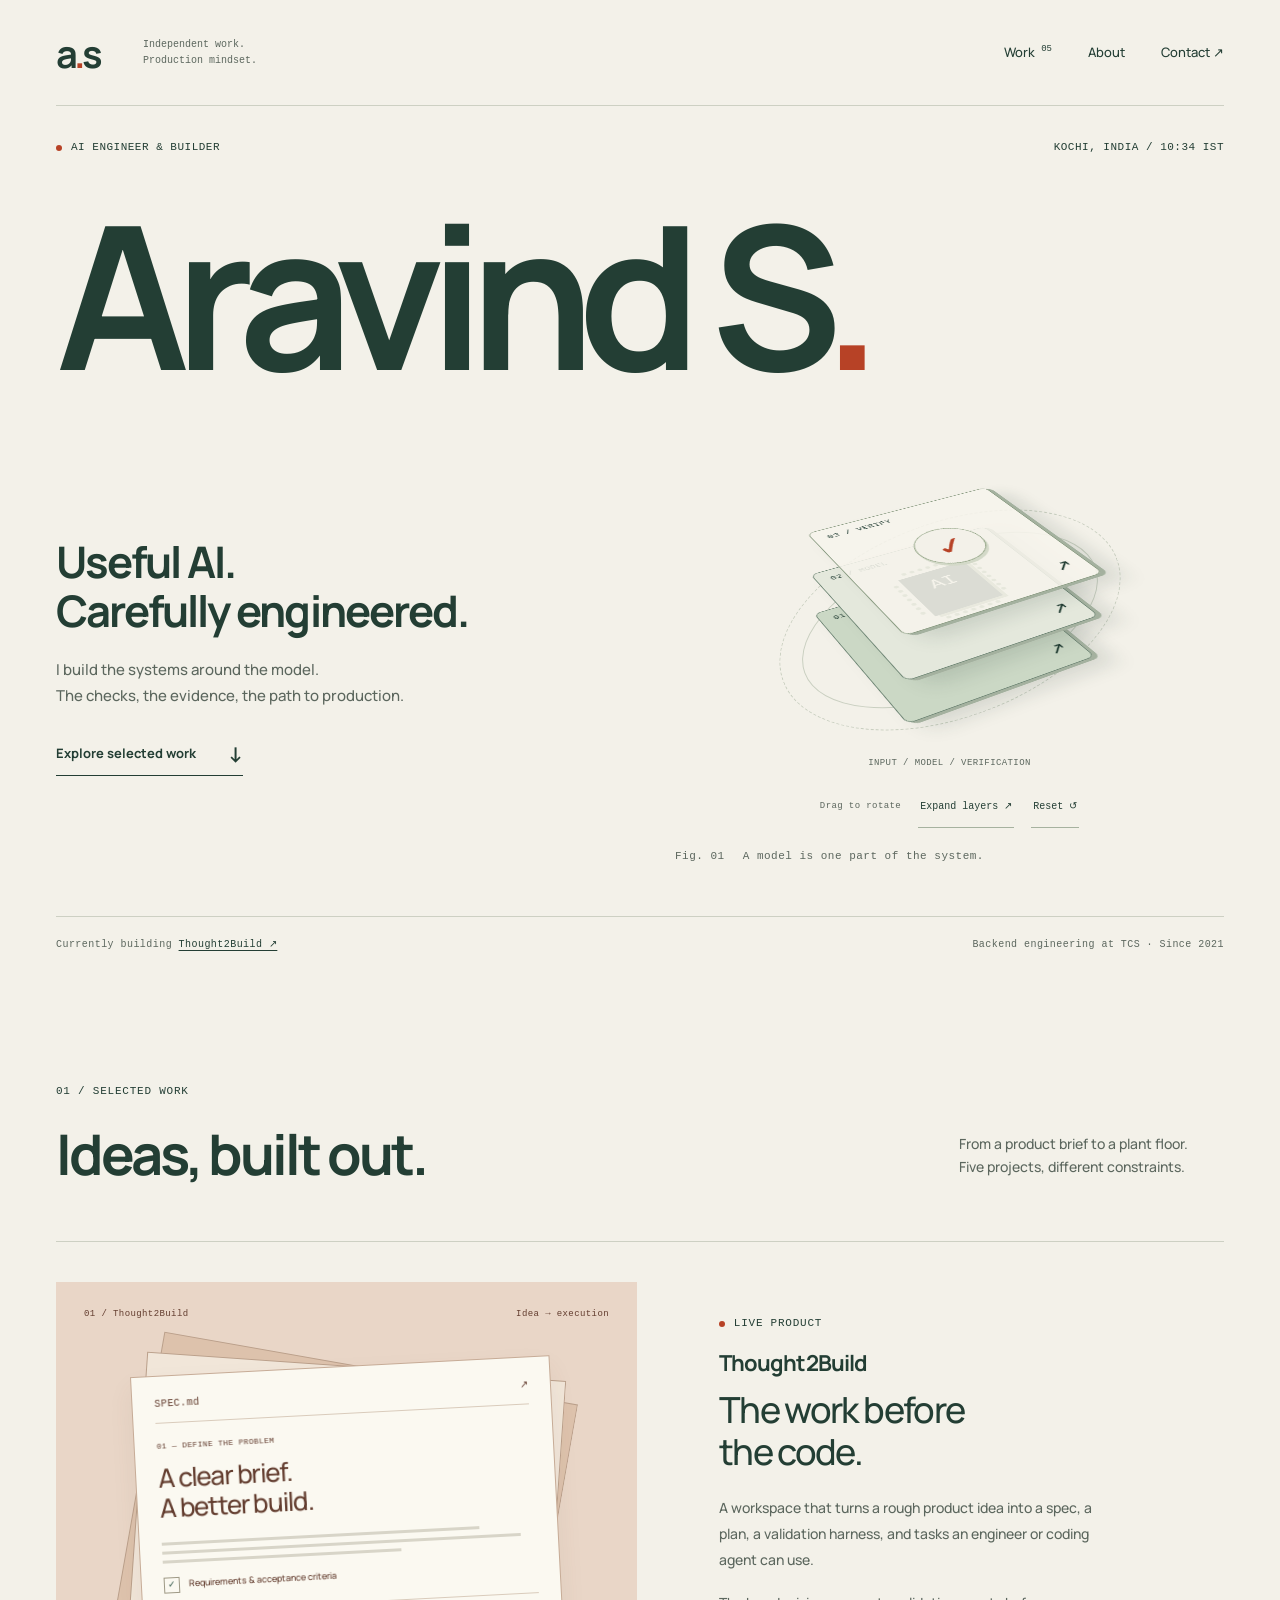
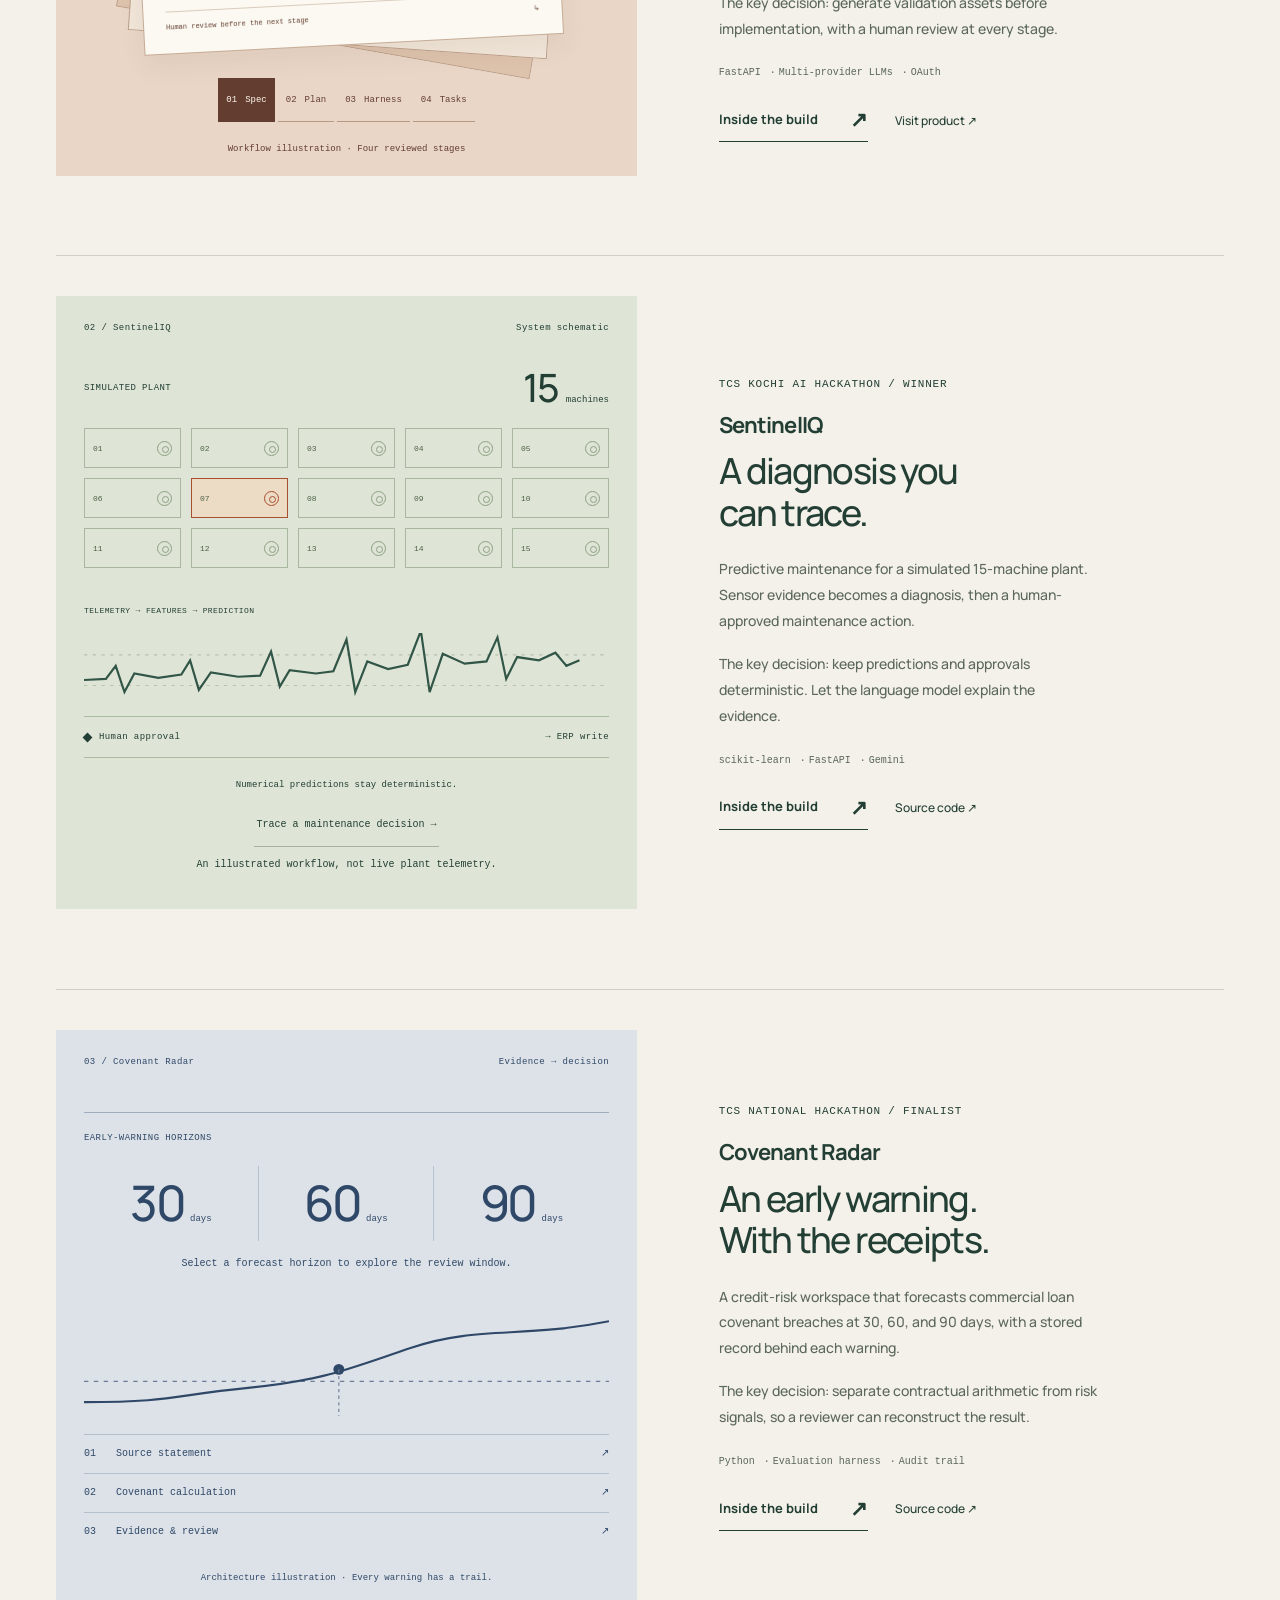
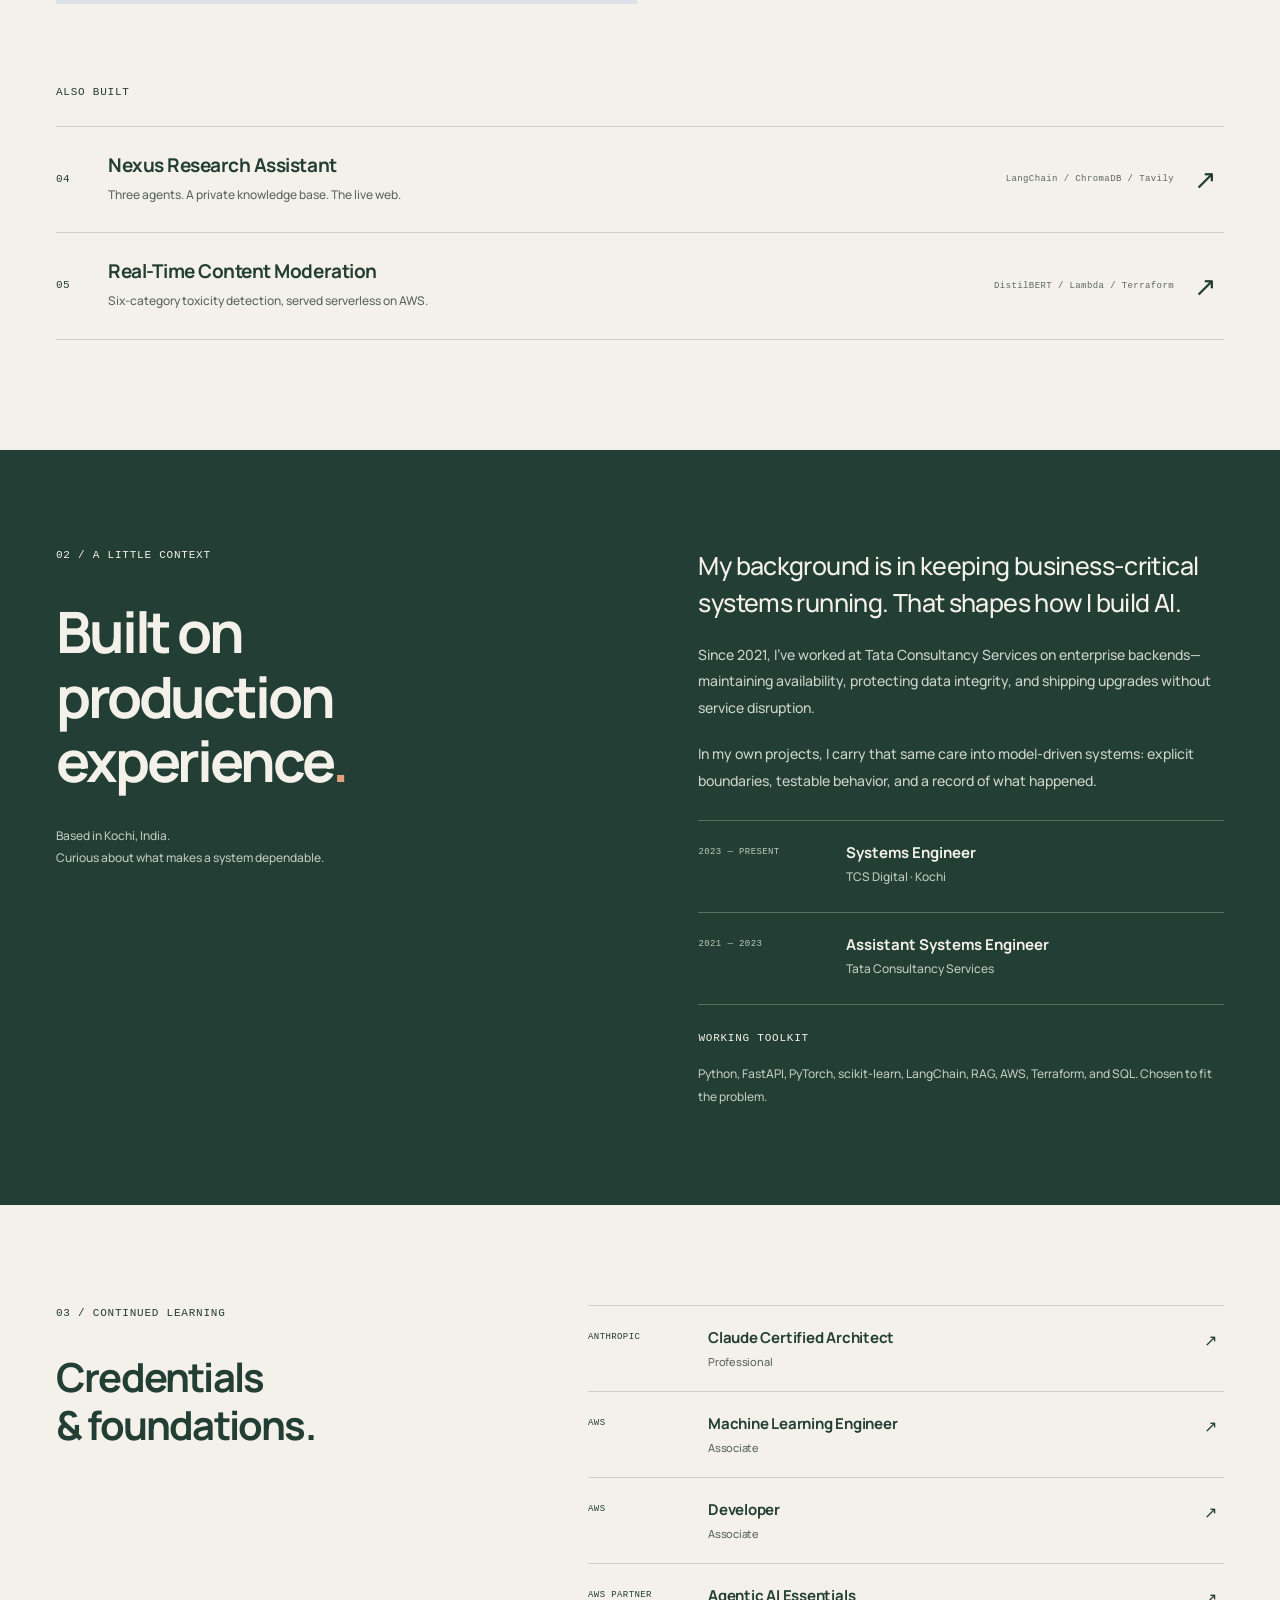
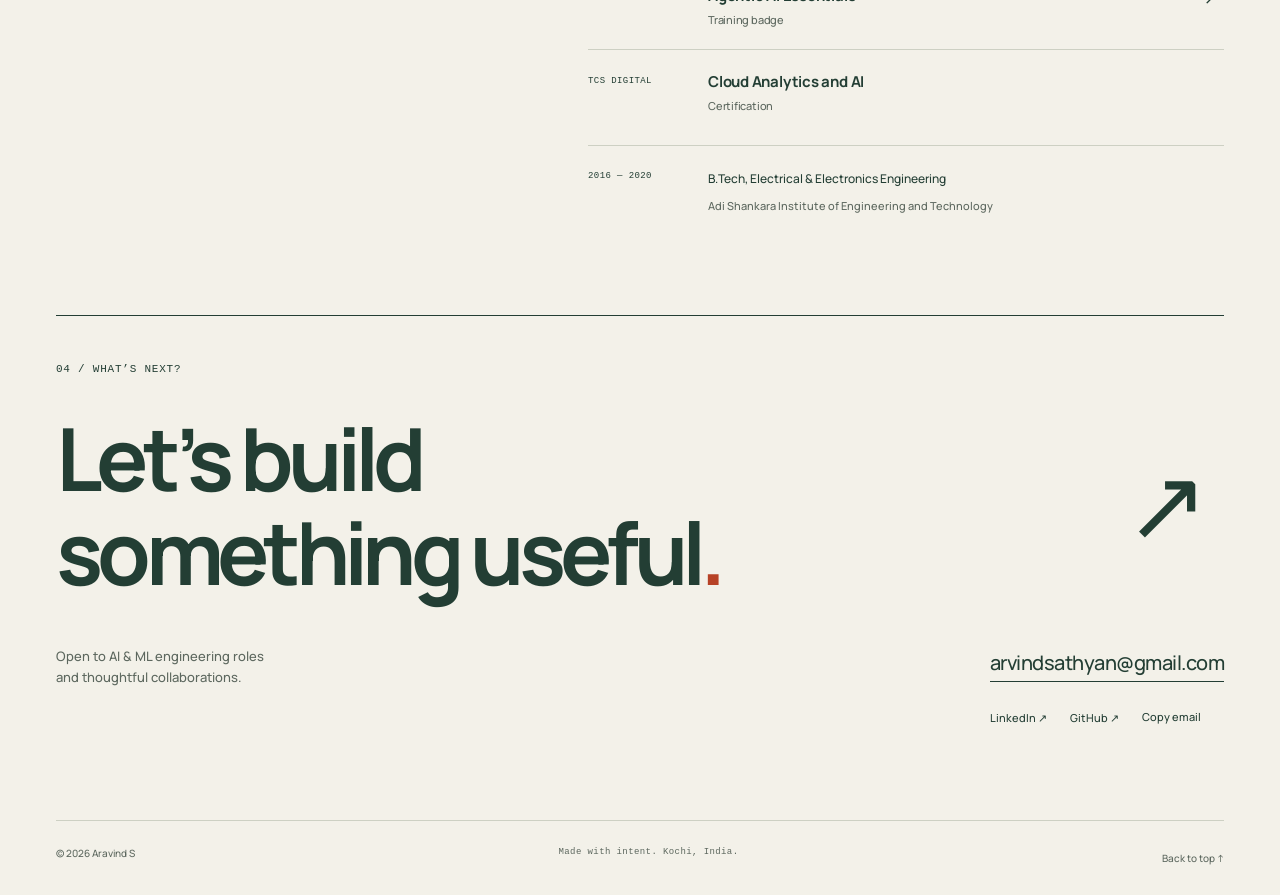
==== commit 2bf29408: "Add interactive 3D system layers and project motion" ====
--- a/index.html
+++ b/index.html
@@ -66,71 +66,51 @@
             >
           </div>
           <figure>
-            <svg
-              class="hero-diagram"
-              viewBox="0 0 520 240"
-              role="img"
-              aria-labelledby="hero-diagram-title"
+            <div
+              class="system-scene"
+              role="group"
+              aria-label="Interactive three-dimensional AI system diagram"
             >
-              <title id="hero-diagram-title">
-                From input to model to verification to output, with a feedback
-                path for review.
-              </title>
-              <defs>
-                <pattern
-                  id="dots"
-                  width="16"
-                  height="16"
-                  patternUnits="userSpaceOnUse"
-                >
-                  <circle cx="1" cy="1" r=".7" fill="#bac4b9" />
-                </pattern>
-                <marker
-                  id="arrow"
-                  markerWidth="6"
-                  markerHeight="6"
-                  refX="5"
-                  refY="3"
-                  orient="auto"
-                >
-                  <path d="M0 0 6 3 0 6" fill="none" stroke="#315648" />
-                </marker>
-              </defs>
-              <rect width="520" height="240" fill="url(#dots)" />
-              <g fill="none" stroke="#315648" stroke-width="1.2">
-                <path
-                  d="M38 120H133M221 120H294M374 120H476"
-                  marker-end="url(#arrow)"
-                />
-                <path d="M334 161V195H177V163" marker-end="url(#arrow)" />
-                <rect
-                  x="134"
-                  y="77"
-                  width="86"
-                  height="86"
-                  rx="43"
-                  fill="#f3f1e9"
-                />
-                <path d="M177 91v58M148 120h58M157 100l40 40M157 140l40-40" />
-                <path d="m334 78 42 42-42 42-42-42Z" fill="#f3f1e9" />
-                <path d="m321 120 9 9 17-19" />
-                <circle cx="36" cy="120" r="5" fill="#315648" />
-                <circle
-                  cx="480"
-                  cy="120"
-                  r="5"
-                  fill="#bf4a2b"
-                  stroke="#bf4a2b"
-                />
-              </g>
-              <g fill="#315648" font-family="monospace" font-size="11">
-                <text x="22" y="96">IN</text>
-                <text x="161" y="57">MODEL</text>
-                <text x="315" y="57">VERIFY</text>
-                <text x="466" y="96">OUT</text>
-                <text x="227" y="215">REVIEW / RETRY</text>
-              </g>
-            </svg>
+              <div class="scene-orbit" aria-hidden="true"></div>
+              <div class="system-assembly" aria-hidden="true">
+                <div class="system-deck deck-input">
+                  <span class="deck-label">01 / INPUT</span>
+                  <div class="data-tracks">
+                    <i></i><i></i><i></i><i></i><i></i>
+                  </div>
+                  <span class="deck-corner">↗</span>
+                </div>
+                <div class="system-deck deck-model">
+                  <span class="deck-label">02 / MODEL</span>
+                  <div class="model-chip"><span>AI</span><i></i></div>
+                  <span class="deck-corner">↗</span>
+                </div>
+                <div class="system-deck deck-verify">
+                  <span class="deck-label">03 / VERIFY</span>
+                  <div class="verification-mark">✓</div>
+                  <span class="deck-corner">↗</span>
+                </div>
+              </div>
+              <div
+                class="scene-handle"
+                hidden
+                role="slider"
+                tabindex="0"
+                aria-label="Rotate the 3D system. Drag horizontally or use arrow keys."
+                aria-valuemin="-75"
+                aria-valuemax="15"
+                aria-valuenow="-30"
+                aria-valuetext="-30 degrees"
+                aria-orientation="horizontal"
+              ></div>
+              <span class="scene-note mono">INPUT / MODEL / VERIFICATION</span>
+            </div>
+            <div class="scene-controls" hidden>
+              <span class="mono">Drag to rotate</span
+              ><button type="button" class="expand-system" aria-pressed="false">
+                Expand layers ↗</button
+              ><button type="button" class="reset-system">Reset ↺</button>
+            </div>
             <figcaption class="mono">
               <span>Fig. 01</span> A model is one part of the system.
             </figcaption>
--- a/style.css
+++ b/style.css
@@ -1469,3 +1469,388 @@
 [hidden] {
   display: none !important;
 }
+
+/* Spatial study: real CSS 3D layers with a progressive, static fallback. */
+.system-scene {
+  height: 330px;
+  position: relative;
+  perspective: 1000px;
+  isolation: isolate;
+  overflow: hidden;
+  background-image: radial-gradient(#b9c4b8 0.7px, transparent 0.7px);
+  background-size: 20px 20px;
+}
+.system-assembly {
+  position: absolute;
+  width: 210px;
+  height: 210px;
+  left: 50%;
+  top: 47%;
+  margin: -105px 0 0 -105px;
+  transform-style: preserve-3d;
+  transform: rotateX(57deg) rotateZ(-30deg);
+  transition: transform 0.45s cubic-bezier(0.2, 0.7, 0.2, 1);
+}
+.system-scene.dragging .system-assembly {
+  transition: none;
+}
+.system-deck {
+  position: absolute;
+  inset: 0;
+  border: 1px solid #708776;
+  border-radius: 8px;
+  transform-style: preserve-3d;
+  box-shadow:
+    1px 1px 0 #a4b19f,
+    2px 2px 0 #a4b19f,
+    3px 3px 0 #a4b19f,
+    4px 4px 0 #a4b19f,
+    14px 18px 25px #233e3422;
+  transition:
+    transform 0.8s cubic-bezier(0.2, 0.7, 0.2, 1),
+    background 0.4s;
+}
+.deck-input {
+  transform: translateZ(-38px);
+  background: #cbd8c5;
+}
+.deck-model {
+  transform: translateZ(10px);
+  background: #e4e8dc;
+}
+.deck-verify {
+  transform: translateZ(58px);
+  background: #f6f4ecde;
+  border-color: #8b9c83;
+}
+.expanded .deck-input {
+  transform: translateZ(-70px) translateX(-24px);
+}
+.expanded .deck-model {
+  transform: translateZ(10px);
+}
+.expanded .deck-verify {
+  transform: translateZ(100px) translateX(24px);
+}
+.deck-label {
+  position: absolute;
+  left: 14px;
+  top: 12px;
+  font: 10px var(--mono);
+  letter-spacing: 0.04em;
+}
+.deck-corner {
+  position: absolute;
+  right: 14px;
+  bottom: 10px;
+  font-size: 23px;
+}
+.verification-mark {
+  width: 70px;
+  height: 70px;
+  border: 1px solid #879b7a;
+  border-radius: 50%;
+  position: absolute;
+  inset: 0;
+  margin: auto;
+  display: grid;
+  place-items: center;
+  color: var(--accent);
+  font-size: 42px;
+  background: #f3f1e9;
+  box-shadow: 0 5px 0 #d3d9c8;
+  transform: translateZ(8px);
+}
+.model-chip {
+  width: 76px;
+  height: 76px;
+  background: var(--ink);
+  color: var(--paper);
+  position: absolute;
+  inset: 0;
+  margin: auto;
+  display: grid;
+  place-items: center;
+  box-shadow: 4px 4px 0 #8ca082;
+  transform: translateZ(8px);
+  font: 24px var(--mono);
+}
+.model-chip:before,
+.model-chip:after {
+  content: "";
+  position: absolute;
+  inset: -10px 8px;
+  border-block: 5px dotted #78916f;
+}
+.model-chip:after {
+  transform: rotate(90deg);
+}
+.data-tracks {
+  position: absolute;
+  inset: 60px 35px;
+  display: grid;
+  gap: 10px;
+}
+.data-tracks i {
+  border-top: 2px solid #7f9975;
+  position: relative;
+}
+.data-tracks i:before {
+  content: "";
+  height: 6px;
+  width: 6px;
+  border-radius: 50%;
+  background: var(--accent);
+  position: absolute;
+  left: 20%;
+  top: -4px;
+}
+.data-tracks i:nth-child(even):before {
+  left: 70%;
+}
+.scene-orbit {
+  position: absolute;
+  width: 310px;
+  height: 150px;
+  border: 1px solid #c9cfc0;
+  border-radius: 50%;
+  left: 50%;
+  top: 52%;
+  transform: translate(-50%, -50%) rotate(-20deg);
+}
+.scene-orbit:after {
+  content: "";
+  position: absolute;
+  inset: -24px;
+  border: 1px dashed #c9cfc0;
+  border-radius: 50%;
+}
+.scene-note {
+  position: absolute;
+  bottom: 8px;
+  left: 0;
+  right: 0;
+  text-align: center;
+  font-size: 9px;
+  color: var(--muted);
+}
+.scene-handle {
+  position: absolute;
+  inset: 15px 0 35px;
+  z-index: 5;
+  cursor: grab;
+  touch-action: pan-y;
+}
+.scene-handle:active {
+  cursor: grabbing;
+}
+.scene-handle:focus-visible {
+  outline: 2px solid var(--accent);
+  outline-offset: -7px;
+  border-radius: 10px;
+}
+.scene-controls {
+  display: flex;
+  justify-content: center;
+  align-items: center;
+  gap: 17px;
+  margin: 6px 0 12px;
+  flex-wrap: wrap;
+}
+.scene-controls .mono {
+  font-size: 9px;
+  color: var(--muted);
+}
+.scene-controls button,
+.trace-control {
+  font: 10px var(--mono);
+  border: 0;
+  border-bottom: 1px solid #a6b29f;
+  min-height: 44px;
+  background: transparent;
+  padding: 9px 2px;
+}
+.scene-controls button:hover,
+.trace-control:hover {
+  color: var(--accent);
+  border-color: var(--accent);
+}
+.scene-controls button[aria-pressed="true"] {
+  color: var(--accent);
+}
+.project-art {
+  transform: perspective(1000px) rotateX(var(--tilt-x, 0deg))
+    rotateY(var(--tilt-y, 0deg));
+  transition:
+    transform 0.45s cubic-bezier(0.2, 0.7, 0.2, 1),
+    box-shadow 0.45s;
+  will-change: auto;
+}
+.project-art.is-tilting {
+  transition: transform 0.1s ease-out;
+  box-shadow: 0 20px 35px -25px #233e3460;
+}
+.paper-stack {
+  perspective: 800px;
+  transform-style: preserve-3d;
+}
+.paper-back,
+.spec-paper {
+  transition:
+    transform 0.6s cubic-bezier(0.2, 0.7, 0.2, 1),
+    box-shadow 0.6s;
+}
+.thought-art:hover .back-two,
+.thought-art:focus-within .back-two {
+  transform: translate3d(8px, -9px, -25px) rotate(12deg);
+}
+.thought-art:hover .back-one,
+.thought-art:focus-within .back-one {
+  transform: translate3d(0, -4px, -10px) rotate(5deg);
+}
+.thought-art:hover .spec-paper,
+.thought-art:focus-within .spec-paper {
+  transform: translate3d(-5px, -8px, 24px) rotate(-3deg);
+  box-shadow: 0 25px 30px #65443125;
+}
+.trace-control {
+  display: block;
+  margin: 10px auto 0;
+}
+.trace-description {
+  font: 10px/1.7 var(--mono);
+  min-height: 34px;
+  text-align: center;
+  margin-top: 9px;
+}
+.sentinel-art.trace-active .signal svg path:last-child {
+  stroke-dasharray: 12 5;
+  animation: signal-travel 0.9s linear 3;
+}
+.sentinel-art.trace-active .approval {
+  background: #c5d3b8;
+  transition: background 0.4s;
+}
+.sentinel-art.trace-active .machine-grid .alert {
+  box-shadow: 0 0 0 4px #b7422622;
+}
+.horizon-button {
+  border: 0;
+  background: none;
+  padding: 8px 4px;
+  color: inherit;
+  display: flex;
+  align-items: baseline;
+  justify-content: center;
+  gap: 6px;
+  width: 100%;
+  min-height: 60px;
+  transition:
+    background 0.25s,
+    transform 0.25s;
+}
+.horizon-button[aria-pressed="true"] {
+  background: #c1cdd8;
+  box-shadow: inset 0 -2px #304868;
+}
+.horizon-button:hover {
+  transform: translateY(-3px);
+}
+.horizon-description {
+  font: 10px/1.7 var(--mono);
+  min-height: 34px;
+  margin-top: 14px;
+  text-align: center;
+}
+.risk-path {
+  transition: transform 0.5s;
+  transform-origin: left bottom;
+}
+.covenant-art[data-horizon="60"] .risk-path {
+  transform: scaleY(0.8);
+}
+.covenant-art[data-horizon="90"] .risk-path {
+  transform: scaleY(0.6);
+}
+.site-header nav a {
+  position: relative;
+}
+.site-header nav a:after {
+  content: "";
+  position: absolute;
+  bottom: 8px;
+  left: 0;
+  width: 100%;
+  height: 1px;
+  background: var(--accent);
+  transform: scaleX(0);
+  transform-origin: left;
+  transition: transform 0.25s;
+}
+.site-header nav a:hover:after,
+.site-header nav a:focus-visible:after {
+  transform: scaleX(1);
+}
+@keyframes signal-travel {
+  to {
+    stroke-dashoffset: -68;
+  }
+}
+@media (max-width: 760px) {
+  .system-scene {
+    height: 300px;
+  }
+  .system-assembly {
+    width: 180px;
+    height: 180px;
+    margin: -90px 0 0 -90px;
+  }
+  .scene-controls {
+    gap: 14px;
+  }
+  .scene-note {
+    font-size: 8px;
+  }
+  .scene-controls > .mono {
+    font-size: 8px;
+  }
+  .scene-orbit {
+    width: 250px;
+  }
+  .hero figure {
+    margin-top: -6px;
+  }
+  .project-art {
+    transform: none !important;
+  }
+}
+@media (prefers-reduced-motion: reduce) {
+  .project-art {
+    transform: none !important;
+  }
+  .system-assembly,
+  .system-deck,
+  .paper-back,
+  .spec-paper,
+  .risk-path {
+    transition: none !important;
+  }
+  .thought-art:hover .spec-paper,
+  .thought-art:focus-within .spec-paper {
+    transform: rotate(-3deg);
+  }
+  .horizon-button:hover {
+    transform: none;
+  }
+}
+@media print {
+  .system-scene,
+  .scene-controls,
+  .trace-control,
+  .horizon-description {
+    display: none;
+  }
+  .project-art {
+    transform: none !important;
+  }
+}
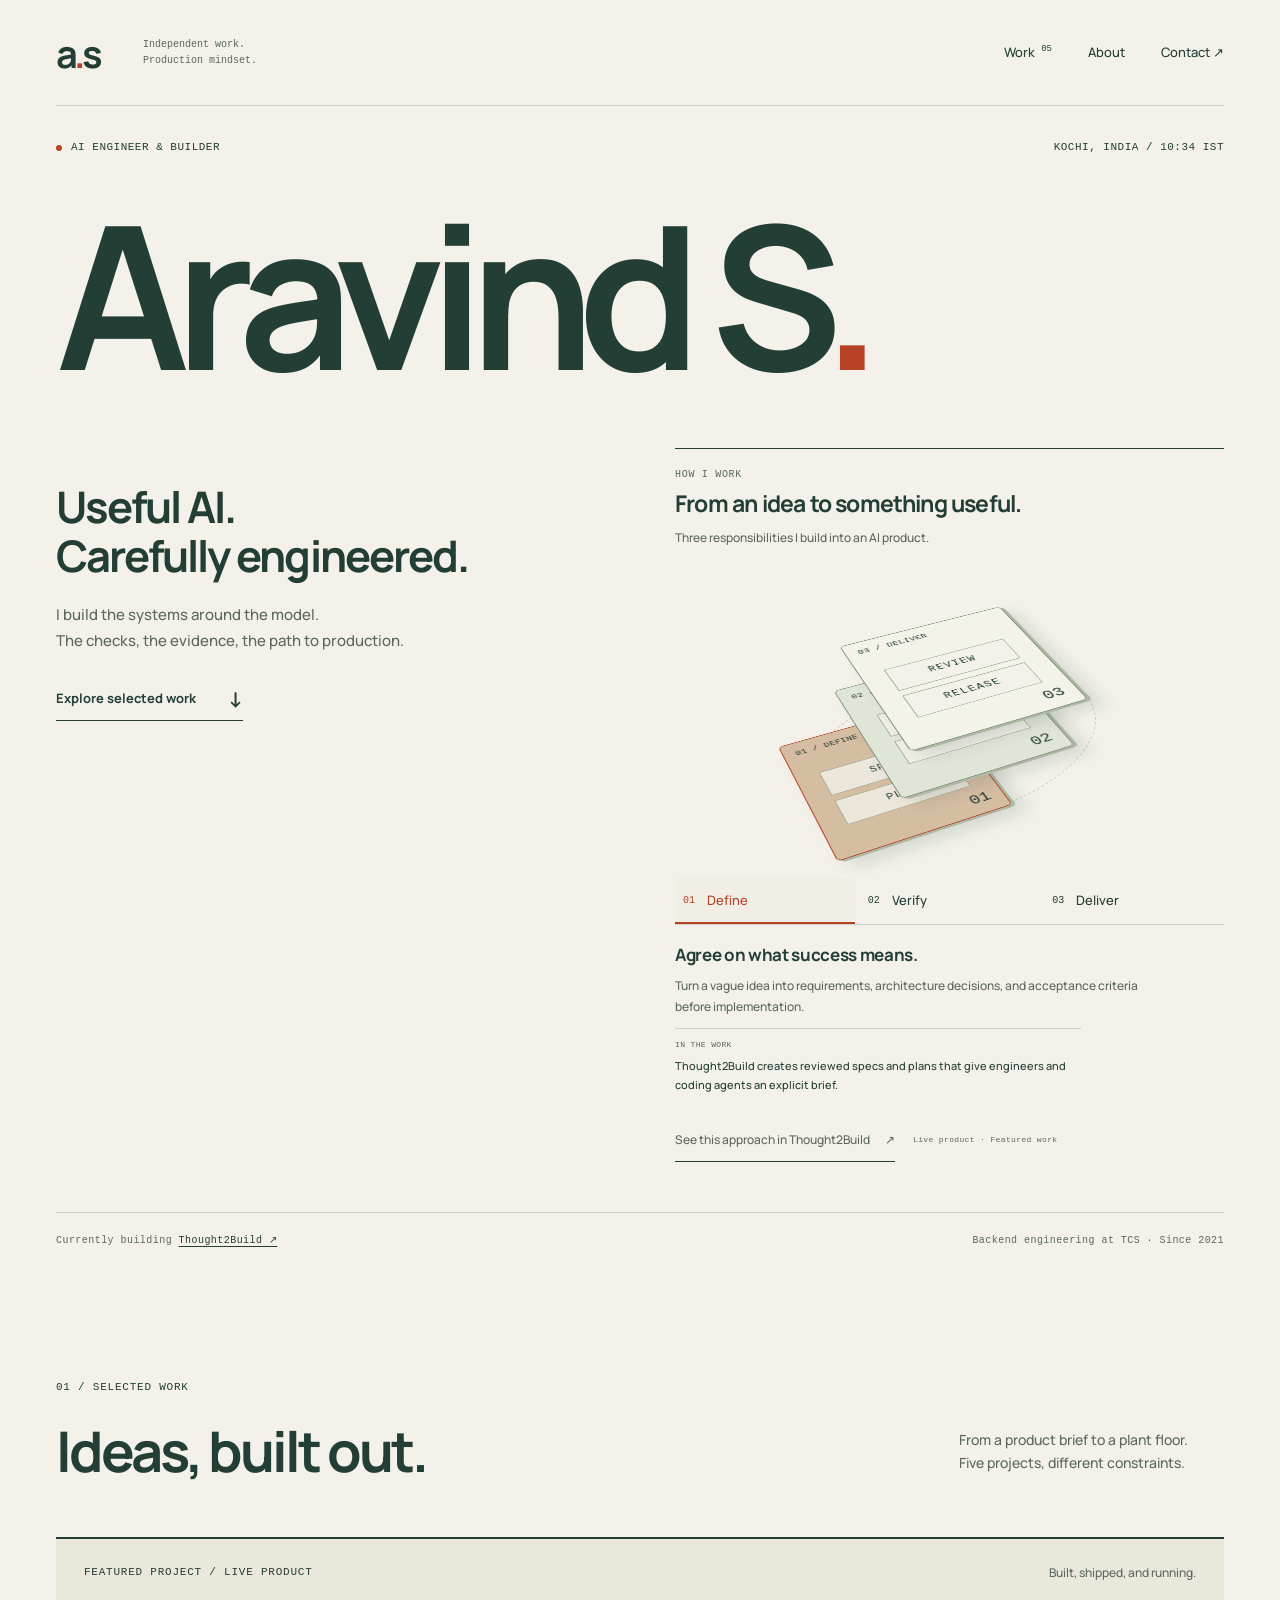
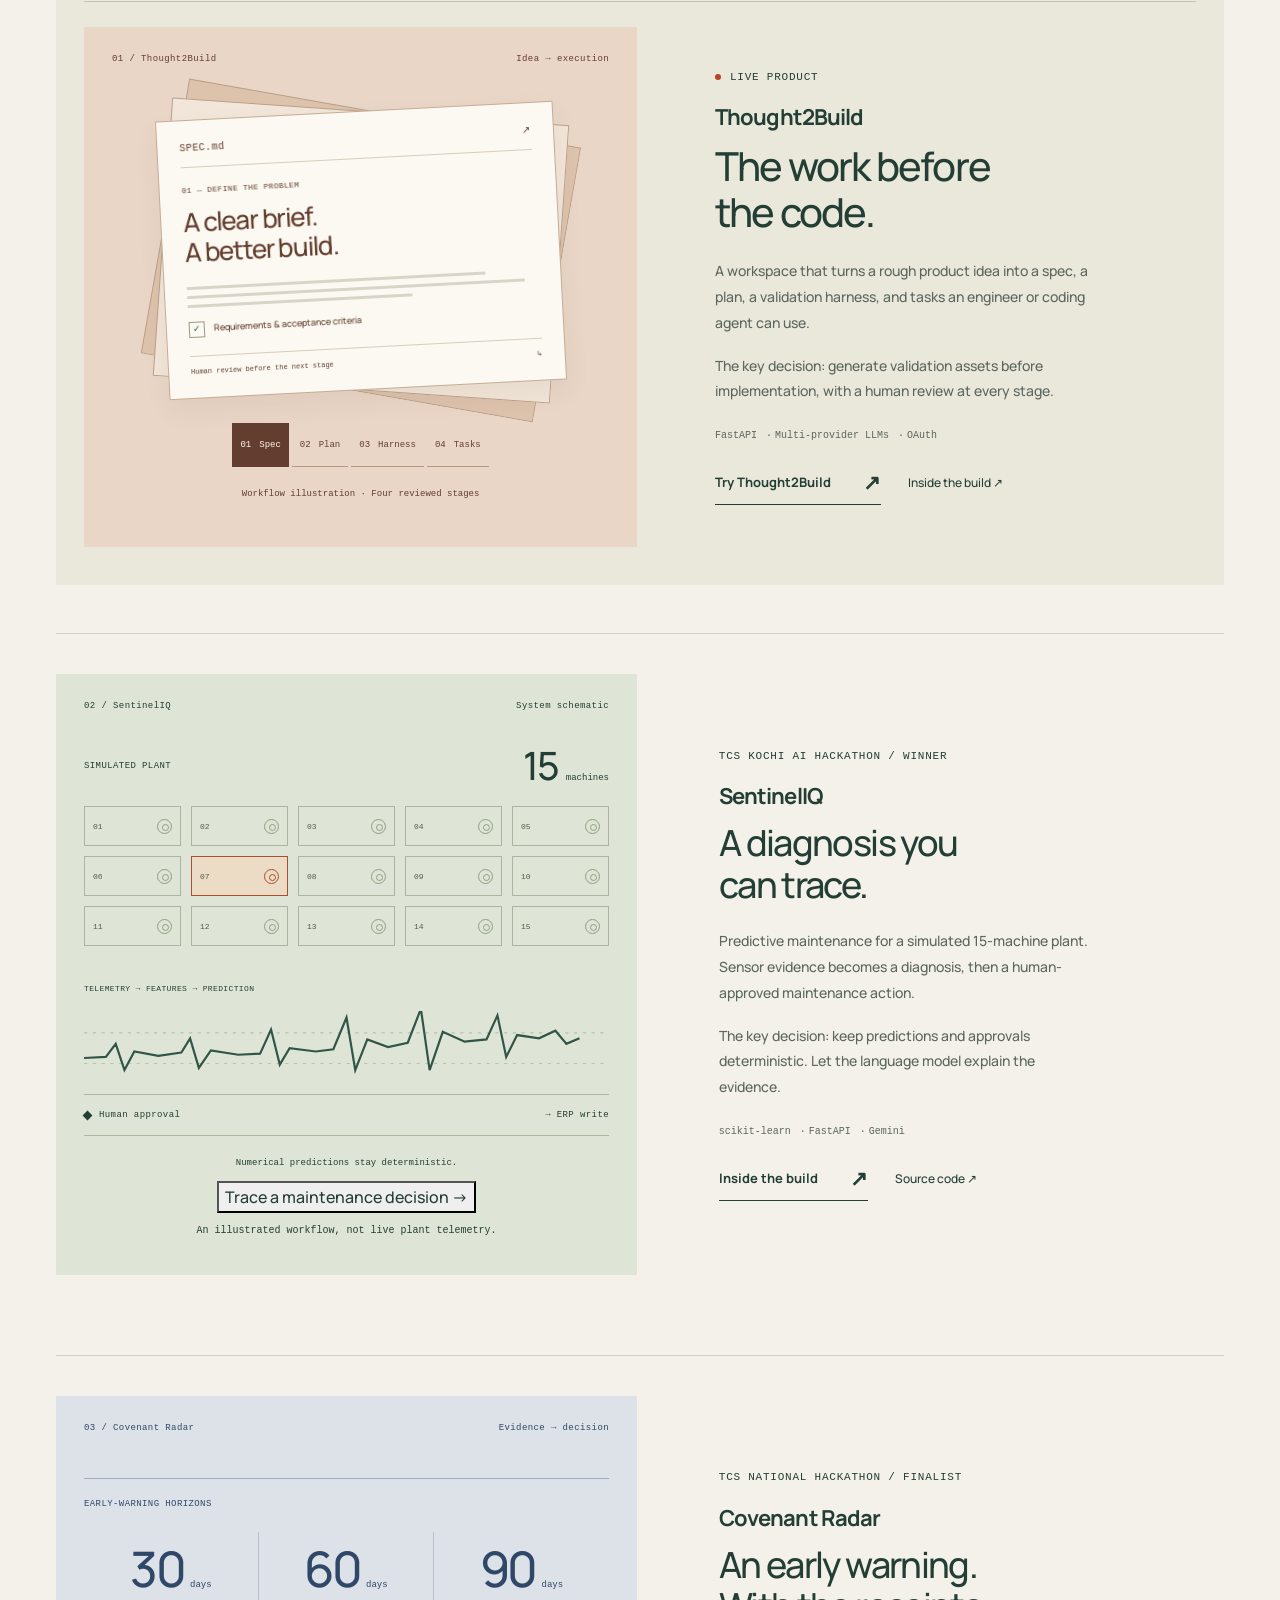
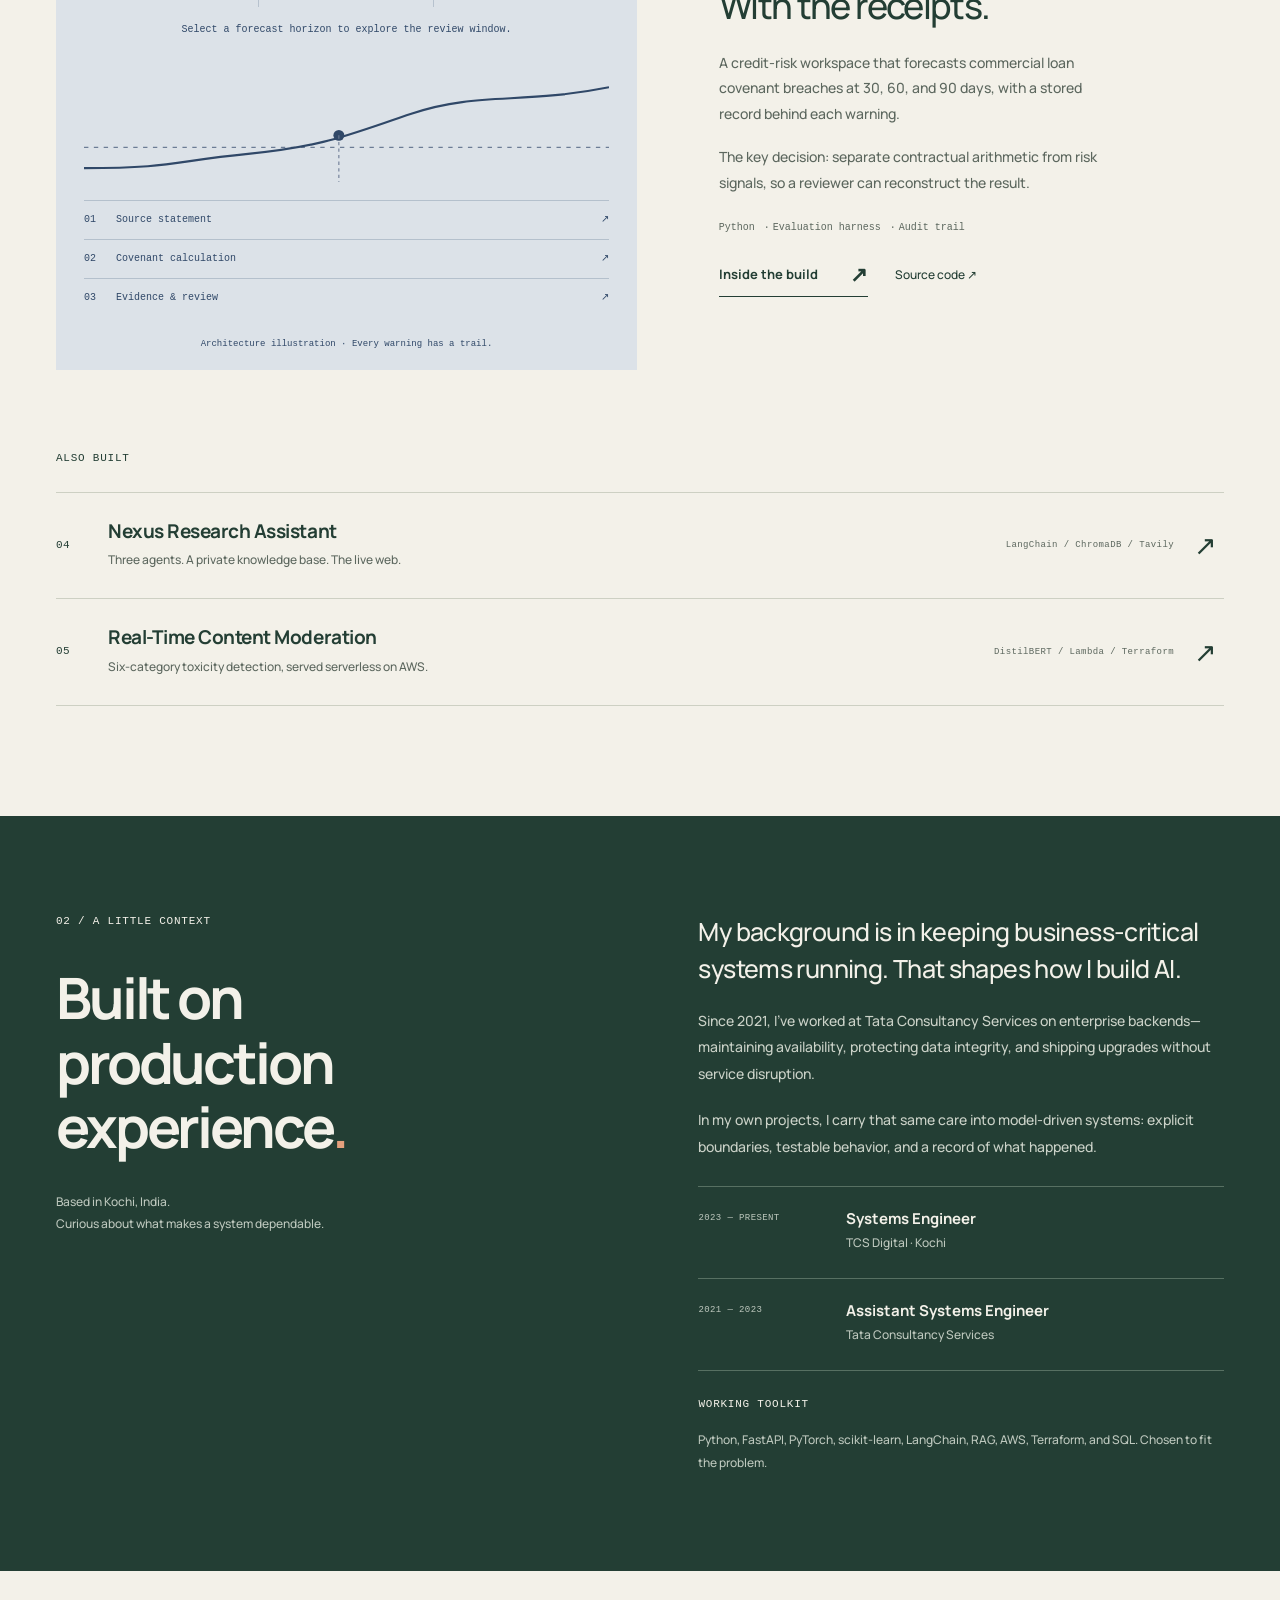
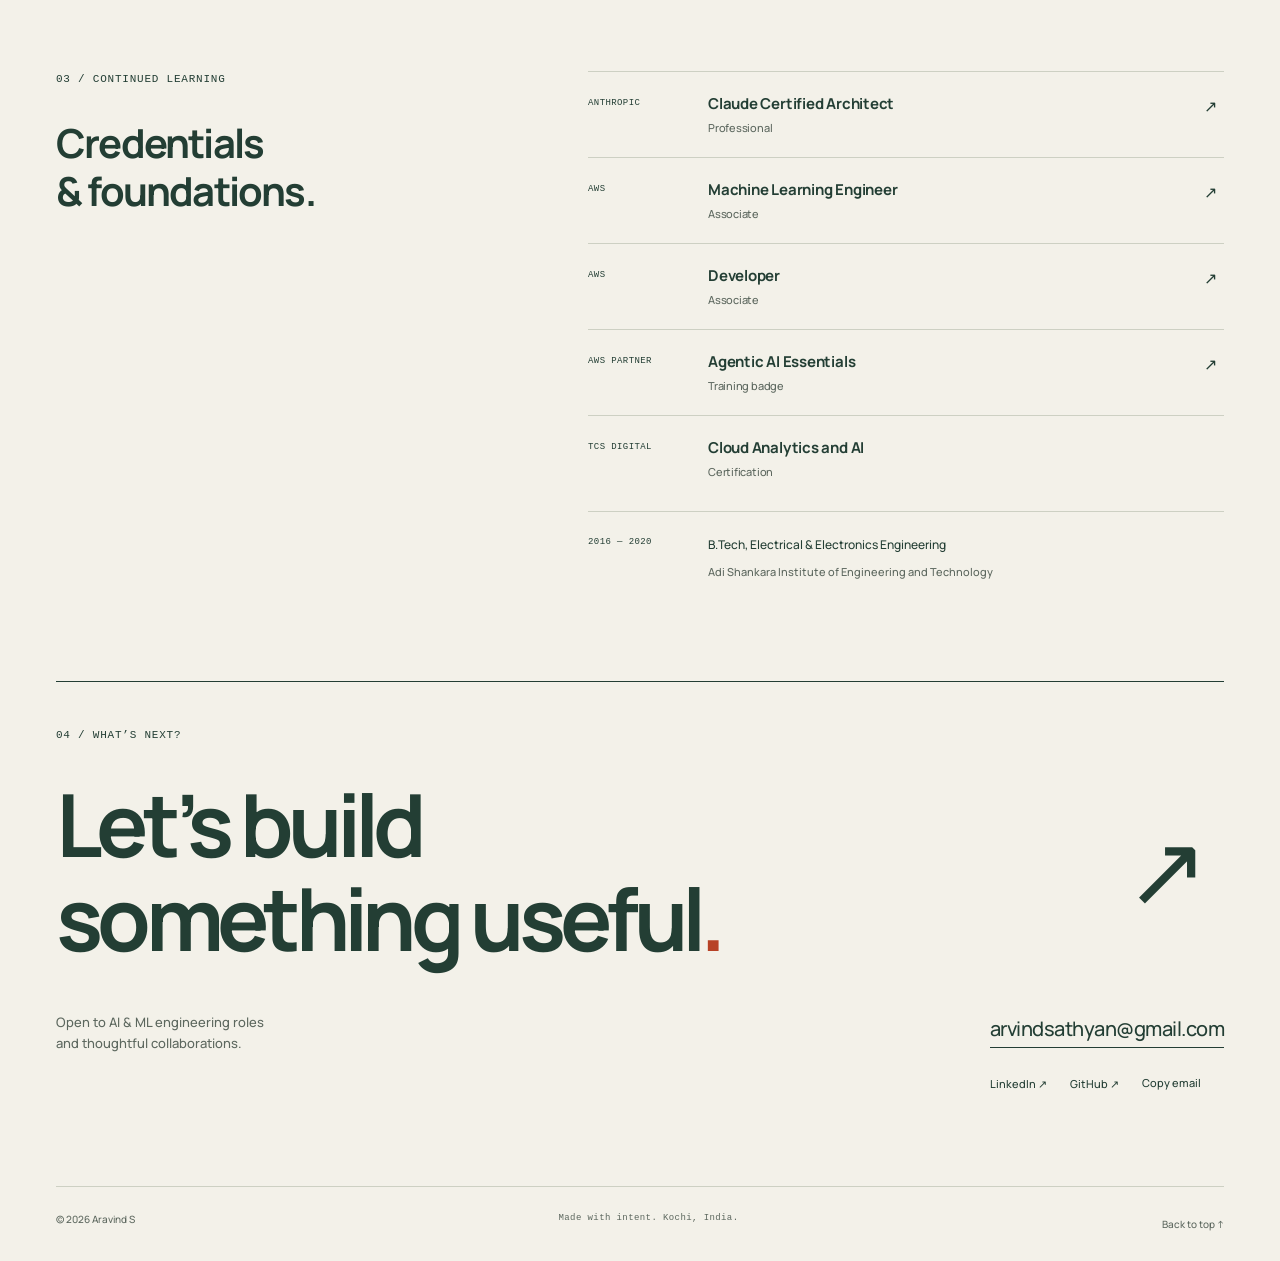
==== commit 3d9c8db6: "Give portfolio layers purpose and feature Thought2Build as the live product" ====
--- a/index.html
+++ b/index.html
@@ -30,8 +30,8 @@
       type="font/ttf"
       crossorigin
     />
-    <link rel="stylesheet" href="/style.css" />
-    <script src="/site.js" defer></script>
+    <link rel="stylesheet" href="/style.css?v=meaning-1" />
+    <script src="/site.js?v=meaning-1" defer></script>
   </head>
   <body>
     <a class="skip" href="#main">Skip to content</a>
@@ -65,54 +65,106 @@
               >Explore selected work <span>↓</span></a
             >
           </div>
-          <figure>
+          <figure class="approach-study" aria-labelledby="approach-heading">
+            <div class="approach-heading">
+              <p class="eyebrow mono">HOW I WORK</p>
+              <h3 id="approach-heading">From an idea to something useful.</h3>
+              <p>Three responsibilities I build into an AI product.</p>
+            </div>
             <div
               class="system-scene"
-              role="group"
-              aria-label="Interactive three-dimensional AI system diagram"
+              data-focus="define"
+              role="img"
+              aria-label="Three engineering responsibilities: define the work, verify the behavior, deliver a usable system."
             >
               <div class="scene-orbit" aria-hidden="true"></div>
               <div class="system-assembly" aria-hidden="true">
                 <div class="system-deck deck-input">
-                  <span class="deck-label">01 / INPUT</span>
-                  <div class="data-tracks">
-                    <i></i><i></i><i></i><i></i><i></i>
+                  <span class="deck-label">01 / DEFINE</span>
+                  <div class="layer-artifact">
+                    <span>SPEC</span><span>PLAN</span>
                   </div>
-                  <span class="deck-corner">↗</span>
+                  <span class="deck-corner">01</span>
                 </div>
                 <div class="system-deck deck-model">
-                  <span class="deck-label">02 / MODEL</span>
-                  <div class="model-chip"><span>AI</span><i></i></div>
-                  <span class="deck-corner">↗</span>
+                  <span class="deck-label">02 / VERIFY</span>
+                  <div class="layer-artifact">
+                    <span>CHECKS</span><span>EVALS</span>
+                  </div>
+                  <span class="deck-corner">02</span>
                 </div>
                 <div class="system-deck deck-verify">
-                  <span class="deck-label">03 / VERIFY</span>
-                  <div class="verification-mark">✓</div>
-                  <span class="deck-corner">↗</span>
+                  <span class="deck-label">03 / DELIVER</span>
+                  <div class="layer-artifact">
+                    <span>REVIEW</span><span>RELEASE</span>
+                  </div>
+                  <span class="deck-corner">03</span>
                 </div>
               </div>
-              <div
-                class="scene-handle"
-                hidden
-                role="slider"
-                tabindex="0"
-                aria-label="Rotate the 3D system. Drag horizontally or use arrow keys."
-                aria-valuemin="-75"
-                aria-valuemax="15"
-                aria-valuenow="-30"
-                aria-valuetext="-30 degrees"
-                aria-orientation="horizontal"
-              ></div>
-              <span class="scene-note mono">INPUT / MODEL / VERIFICATION</span>
-            </div>
-            <div class="scene-controls" hidden>
-              <span class="mono">Drag to rotate</span
-              ><button type="button" class="expand-system" aria-pressed="false">
-                Expand layers ↗</button
-              ><button type="button" class="reset-system">Reset ↺</button>
-            </div>
-            <figcaption class="mono">
-              <span>Fig. 01</span> A model is one part of the system.
+            </div>
+            <div
+              class="approach-controls"
+              role="group"
+              aria-label="Explore my engineering approach"
+              hidden
+            >
+              <button type="button" data-approach="define" aria-pressed="true">
+                01 <span>Define</span>
+              </button>
+              <button type="button" data-approach="verify" aria-pressed="false">
+                02 <span>Verify</span>
+              </button>
+              <button
+                type="button"
+                data-approach="deliver"
+                aria-pressed="false"
+              >
+                03 <span>Deliver</span>
+              </button>
+            </div>
+            <div class="approach-details" aria-live="polite" aria-atomic="true">
+              <section data-approach-panel="define">
+                <h4>Agree on what success means.</h4>
+                <p>
+                  Turn a vague idea into requirements, architecture decisions,
+                  and acceptance criteria before implementation.
+                </p>
+                <p class="approach-evidence">
+                  <span class="mono">IN THE WORK</span> Thought2Build creates
+                  reviewed specs and plans that give engineers and coding agents
+                  an explicit brief.
+                </p>
+              </section>
+              <section data-approach-panel="verify">
+                <h4>Make the behavior testable.</h4>
+                <p>
+                  Define how the result will be checked, so the team can
+                  evaluate the system against its requirements.
+                </p>
+                <p class="approach-evidence">
+                  <span class="mono">IN THE WORK</span> Thought2Build generates
+                  a validation harness before coding. SentinelIQ keeps numerical
+                  predictions deterministic.
+                </p>
+              </section>
+              <section data-approach-panel="deliver">
+                <h4>Make the next action clear.</h4>
+                <p>
+                  Build a usable path from output to action, with review
+                  boundaries and a handoff another person can follow.
+                </p>
+                <p class="approach-evidence">
+                  <span class="mono">IN THE WORK</span> Thought2Build delivers
+                  traceable tasks in a live workspace. Covenant Radar records
+                  the evidence behind decisions.
+                </p>
+              </section>
+            </div>
+            <figcaption>
+              <a href="/work/thought2build.html"
+                >See this approach in Thought2Build
+                <span aria-hidden="true">↗</span></a
+              ><span class="mono">Live product · Featured work</span>
             </figcaption>
           </figure>
         </div>
@@ -132,7 +184,11 @@
             different constraints.
           </p>
         </div>
-        <article class="project" id="thought2build">
+        <article class="project featured-project" id="thought2build">
+          <div class="featured-banner">
+            <span class="eyebrow mono">FEATURED PROJECT / LIVE PRODUCT</span
+            ><span>Built, shipped, and running.</span>
+          </div>
           <div class="project-art thought-art">
             <div class="art-top mono">
               <span>01 / Thought2Build</span><span>Idea → execution</span>
@@ -203,10 +259,10 @@
               <li>OAuth</li>
             </ul>
             <div class="project-links">
-              <a class="text-link" href="/work/thought2build.html"
-                >Inside the build <span>↗</span></a
-              ><a class="quiet-link" href="https://www.thought2build.com"
-                >Visit product ↗</a
+              <a class="text-link" href="https://thought2build.com/"
+                >Try Thought2Build <span>↗</span></a
+              ><a class="quiet-link" href="/work/thought2build.html"
+                >Inside the build ↗</a
               >
             </div>
           </div>
--- a/style.css
+++ b/style.css
@@ -1470,214 +1470,303 @@
   display: none !important;
 }
 
-/* Spatial study: real CSS 3D layers with a progressive, static fallback. */
+/* The spatial layers explain responsibilities; the adjacent copy provides the evidence. */
+.approach-study {
+  min-width: 0;
+  border-top: 1px solid var(--ink);
+  padding-top: 20px;
+}
+.approach-heading h3 {
+  font-size: 23px;
+  line-height: 1.3;
+  letter-spacing: -0.035em;
+  margin-top: 9px;
+}
+.hero-bottom .approach-heading p:not(.eyebrow) {
+  font-size: 12px;
+  margin: 8px 0 0;
+  color: var(--muted);
+}
 .system-scene {
-  height: 330px;
+  height: 245px;
   position: relative;
   perspective: 1000px;
   isolation: isolate;
   overflow: hidden;
-  background-image: radial-gradient(#b9c4b8 0.7px, transparent 0.7px);
+  background-image: radial-gradient(#c3ccbd 0.6px, transparent 0.6px);
   background-size: 20px 20px;
+  margin-top: 10px;
 }
 .system-assembly {
   position: absolute;
-  width: 210px;
-  height: 210px;
+  width: 180px;
+  height: 180px;
   left: 50%;
-  top: 47%;
-  margin: -105px 0 0 -105px;
+  top: 51%;
+  margin: -90px 0 0 -90px;
   transform-style: preserve-3d;
-  transform: rotateX(57deg) rotateZ(-30deg);
-  transition: transform 0.45s cubic-bezier(0.2, 0.7, 0.2, 1);
-}
-.system-scene.dragging .system-assembly {
-  transition: none;
+  transform: rotateX(52deg) rotateZ(-25deg);
+  transition: transform 0.7s cubic-bezier(0.2, 0.7, 0.2, 1);
 }
 .system-deck {
   position: absolute;
   inset: 0;
-  border: 1px solid #708776;
-  border-radius: 8px;
+  border: 1px solid #81917b;
+  border-radius: 5px;
   transform-style: preserve-3d;
+  background: #e5e9dd;
   box-shadow:
-    1px 1px 0 #a4b19f,
-    2px 2px 0 #a4b19f,
-    3px 3px 0 #a4b19f,
-    4px 4px 0 #a4b19f,
-    14px 18px 25px #233e3422;
+    1px 1px 0 #adb9a4,
+    2px 2px 0 #adb9a4,
+    3px 3px 0 #adb9a4,
+    10px 14px 18px #233e3420;
   transition:
-    transform 0.8s cubic-bezier(0.2, 0.7, 0.2, 1),
-    background 0.4s;
+    transform 0.7s cubic-bezier(0.2, 0.7, 0.2, 1),
+    background 0.4s,
+    border-color 0.4s;
 }
 .deck-input {
-  transform: translateZ(-38px);
+  transform: translateZ(-42px) translateX(-10px);
   background: #cbd8c5;
 }
 .deck-model {
   transform: translateZ(10px);
-  background: #e4e8dc;
+  background: #e0e6d7;
 }
 .deck-verify {
-  transform: translateZ(58px);
-  background: #f6f4ecde;
-  border-color: #8b9c83;
-}
-.expanded .deck-input {
-  transform: translateZ(-70px) translateX(-24px);
-}
-.expanded .deck-model {
-  transform: translateZ(10px);
-}
-.expanded .deck-verify {
-  transform: translateZ(100px) translateX(24px);
+  transform: translateZ(62px) translateX(10px);
+  background: #f4f3e9;
 }
 .deck-label {
   position: absolute;
-  left: 14px;
+  left: 12px;
   top: 12px;
   font: 10px var(--mono);
-  letter-spacing: 0.04em;
+  letter-spacing: 0.02em;
 }
 .deck-corner {
   position: absolute;
-  right: 14px;
+  right: 13px;
   bottom: 10px;
-  font-size: 23px;
-}
-.verification-mark {
-  width: 70px;
-  height: 70px;
-  border: 1px solid #879b7a;
-  border-radius: 50%;
+  font: 18px var(--mono);
+}
+.layer-artifact {
   position: absolute;
-  inset: 0;
-  margin: auto;
+  inset: 55px 24px 40px;
   display: grid;
-  place-items: center;
-  color: var(--accent);
-  font-size: 42px;
-  background: #f3f1e9;
-  box-shadow: 0 5px 0 #d3d9c8;
-  transform: translateZ(8px);
-}
-.model-chip {
-  width: 76px;
-  height: 76px;
-  background: var(--ink);
-  color: var(--paper);
-  position: absolute;
-  inset: 0;
-  margin: auto;
-  display: grid;
-  place-items: center;
-  box-shadow: 4px 4px 0 #8ca082;
-  transform: translateZ(8px);
-  font: 24px var(--mono);
-}
-.model-chip:before,
-.model-chip:after {
-  content: "";
-  position: absolute;
-  inset: -10px 8px;
-  border-block: 5px dotted #78916f;
-}
-.model-chip:after {
-  transform: rotate(90deg);
-}
-.data-tracks {
-  position: absolute;
-  inset: 60px 35px;
-  display: grid;
-  gap: 10px;
-}
-.data-tracks i {
-  border-top: 2px solid #7f9975;
-  position: relative;
-}
-.data-tracks i:before {
-  content: "";
-  height: 6px;
-  width: 6px;
-  border-radius: 50%;
-  background: var(--accent);
-  position: absolute;
-  left: 20%;
-  top: -4px;
-}
-.data-tracks i:nth-child(even):before {
-  left: 70%;
+  gap: 8px;
+}
+.layer-artifact span {
+  display: flex;
+  align-items: center;
+  justify-content: center;
+  border: 1px solid #a2af97;
+  background: #f3f1e9cc;
+  font: 12px var(--mono);
+  letter-spacing: 0.1em;
+}
+.system-scene[data-focus="define"] .deck-input {
+  transform: translateZ(-42px) translateX(-65px);
+  background: #d5bda2;
+  border-color: var(--accent);
+}
+.system-scene[data-focus="verify"] .deck-model {
+  transform: translateZ(10px) translateX(-58px);
+  background: #d5bda2;
+  border-color: var(--accent);
+}
+.system-scene[data-focus="deliver"] .deck-verify {
+  transform: translateZ(85px) translateX(30px);
+  background: #e6ccb3;
+  border-color: var(--accent);
+}
+.system-scene[data-focus="verify"] .system-assembly {
+  transform: rotateX(49deg) rotateZ(-20deg);
+}
+.system-scene[data-focus="deliver"] .system-assembly {
+  transform: rotateX(45deg) rotateZ(-30deg);
 }
 .scene-orbit {
   position: absolute;
-  width: 310px;
-  height: 150px;
-  border: 1px solid #c9cfc0;
+  width: 300px;
+  height: 140px;
+  border: 1px dashed #c9cfc0;
   border-radius: 50%;
   left: 50%;
-  top: 52%;
-  transform: translate(-50%, -50%) rotate(-20deg);
-}
-.scene-orbit:after {
-  content: "";
-  position: absolute;
-  inset: -24px;
-  border: 1px dashed #c9cfc0;
-  border-radius: 50%;
-}
-.scene-note {
-  position: absolute;
-  bottom: 8px;
-  left: 0;
-  right: 0;
-  text-align: center;
-  font-size: 9px;
+  top: 60%;
+  transform: translate(-50%, -50%) rotate(-15deg);
+}
+.approach-controls {
+  display: grid;
+  grid-template-columns: repeat(3, 1fr);
+  border-bottom: 1px solid var(--rule);
+  gap: 5px;
+}
+.approach-controls button {
+  background: transparent;
+  border: 0;
+  border-bottom: 2px solid transparent;
+  min-height: 46px;
+  padding: 9px 8px;
+  font: 10px var(--mono);
+  text-align: left;
+  display: flex;
+  align-items: center;
+  gap: 12px;
+}
+.approach-controls button span {
+  font-family: Manrope, Arial, sans-serif;
+  font-size: 13px;
+}
+.approach-controls button[aria-pressed="true"] {
+  border-bottom-color: var(--accent);
+  color: var(--accent);
+  background: #e8dfd230;
+}
+.approach-controls button:hover {
+  background: #e7e8dc;
+}
+.approach-details {
+  padding: 18px 0 0;
+  min-height: 178px;
+}
+.approach-details h4 {
+  font-size: 17px;
+  line-height: 1.4;
+  letter-spacing: -0.02em;
+}
+.hero-bottom .approach-details p {
+  font-size: 12px;
+  line-height: 1.75;
+  margin: 8px 0 0;
+  max-width: 58ch;
+}
+.hero-bottom .approach-details .approach-evidence {
+  font-size: 11px;
+  color: var(--ink);
+  padding-top: 10px;
+  margin-top: 11px;
+  border-top: 1px solid var(--rule);
+}
+.approach-evidence .mono {
+  font-size: 8px;
+  display: block;
+  margin-bottom: 4px;
   color: var(--muted);
 }
-.scene-handle {
-  position: absolute;
-  inset: 15px 0 35px;
-  z-index: 5;
-  cursor: grab;
-  touch-action: pan-y;
-}
-.scene-handle:active {
-  cursor: grabbing;
-}
-.scene-handle:focus-visible {
-  outline: 2px solid var(--accent);
-  outline-offset: -7px;
-  border-radius: 10px;
-}
-.scene-controls {
-  display: flex;
-  justify-content: center;
-  align-items: center;
-  gap: 17px;
-  margin: 6px 0 12px;
+.hero .approach-study figcaption {
+  padding-top: 15px;
+  display: flex;
   flex-wrap: wrap;
-}
-.scene-controls .mono {
-  font-size: 9px;
+  gap: 7px 18px;
+  align-items: center;
+}
+.approach-study figcaption a {
+  font-size: 12px;
+  border-bottom: 1px solid var(--ink);
+  padding: 8px 0;
+  min-height: 44px;
+  display: inline-flex;
+  align-items: center;
+  gap: 15px;
+}
+.approach-study figcaption > .mono {
+  font-size: 8px;
+}
+.featured-project {
+  position: relative;
+  background: #eae7db;
+  padding: 24px 28px 38px;
+  border-top: 2px solid var(--ink);
+  margin-bottom: 48px;
+  gap: 25px 7%;
+}
+.featured-banner {
+  grid-column: 1/-1;
+  display: flex;
+  justify-content: space-between;
+  align-items: center;
+  gap: 20px;
+  border-bottom: 1px solid #bec4b4;
+  padding-bottom: 18px;
+}
+.featured-banner > span:last-child {
+  font-size: 12px;
   color: var(--muted);
 }
-.scene-controls button,
-.trace-control {
-  font: 10px var(--mono);
-  border: 0;
-  border-bottom: 1px solid #a6b29f;
-  min-height: 44px;
-  background: transparent;
-  padding: 9px 2px;
-}
-.scene-controls button:hover,
-.trace-control:hover {
-  color: var(--accent);
-  border-color: var(--accent);
-}
-.scene-controls button[aria-pressed="true"] {
-  color: var(--accent);
-}
+.featured-project .project-lede {
+  font-size: 40px;
+}
+.featured-project .project-art {
+  min-height: 520px;
+}
+.featured-project .project-copy {
+  padding-right: 12px;
+}
+@media (max-width: 760px) {
+  .approach-study {
+    margin-top: 18px !important;
+  }
+  .system-scene {
+    height: 245px;
+  }
+  .hero-bottom .approach-heading p:not(.eyebrow) {
+    font-size: 12px;
+  }
+  .approach-details {
+    min-height: 200px;
+  }
+  .featured-project {
+    padding: 20px 16px 30px;
+  }
+  .featured-banner {
+    align-items: start;
+    flex-direction: column;
+    gap: 7px;
+  }
+  .featured-banner .eyebrow {
+    font-size: 9px;
+  }
+  .featured-banner > span:last-child {
+    font-size: 11px;
+  }
+  .featured-project .project-lede {
+    font-size: 32px;
+  }
+  .featured-project .project-art {
+    min-height: 460px;
+    padding-inline: 14px;
+  }
+  .featured-project .project-copy {
+    padding: 0;
+  }
+  .featured-project .stage-controls button {
+    padding-inline: 6px;
+    gap: 4px;
+  }
+  .approach-study figcaption > .mono {
+    width: 100%;
+  }
+}
+@media (prefers-reduced-motion: reduce) {
+  .system-assembly,
+  .system-deck {
+    transition: none !important;
+  }
+}
+@media print {
+  .system-scene,
+  .approach-controls {
+    display: none;
+  }
+  .approach-details {
+    min-height: 0;
+  }
+  .featured-project {
+    background: transparent;
+  }
+}
+
 .project-art {
   transform: perspective(1000px) rotateX(var(--tilt-x, 0deg))
     rotateY(var(--tilt-y, 0deg));
@@ -1800,11 +1889,7 @@
   .system-scene {
     height: 300px;
   }
-  .system-assembly {
-    width: 180px;
-    height: 180px;
-    margin: -90px 0 0 -90px;
-  }
+
   .scene-controls {
     gap: 14px;
   }
@@ -1854,3 +1939,41 @@
     transform: none !important;
   }
 }
+
+.hero-bottom {
+  align-items: start;
+}
+.hero-bottom > div:first-child {
+  padding-top: 35px;
+}
+.hero-bottom .approach-heading .eyebrow {
+  font: 10px var(--mono);
+  margin: 0;
+  letter-spacing: 0.07em;
+}
+.system-scene {
+  height: 280px;
+}
+.system-assembly {
+  top: 44%;
+}
+@media (max-width: 760px) {
+  .hero-bottom > div:first-child {
+    padding-top: 0;
+  }
+  .system-scene {
+    height: 270px;
+  }
+}
+/* Keep the complete selected layer in view at every step. */
+.system-scene {
+  height: 320px;
+}
+.system-assembly {
+  top: 52%;
+}
+@media (max-width: 760px) {
+  .system-scene {
+    height: 320px;
+  }
+}
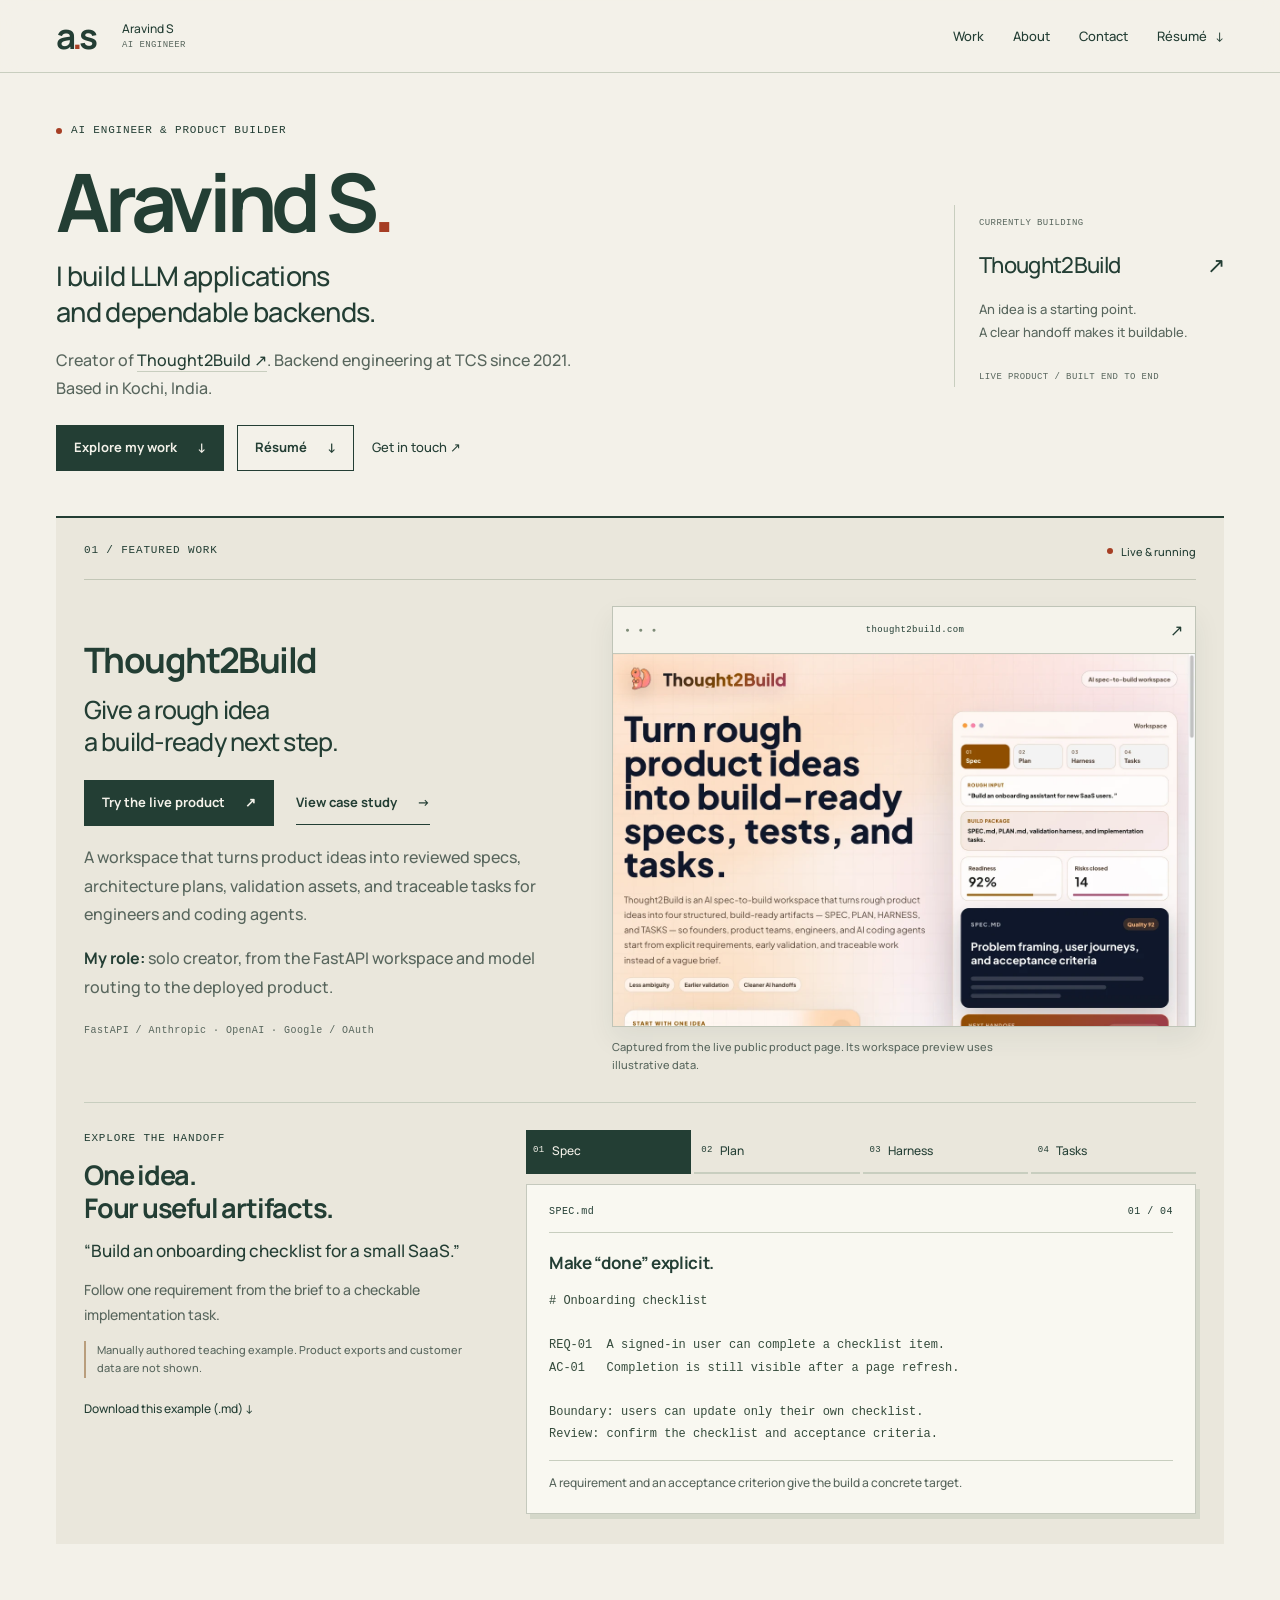
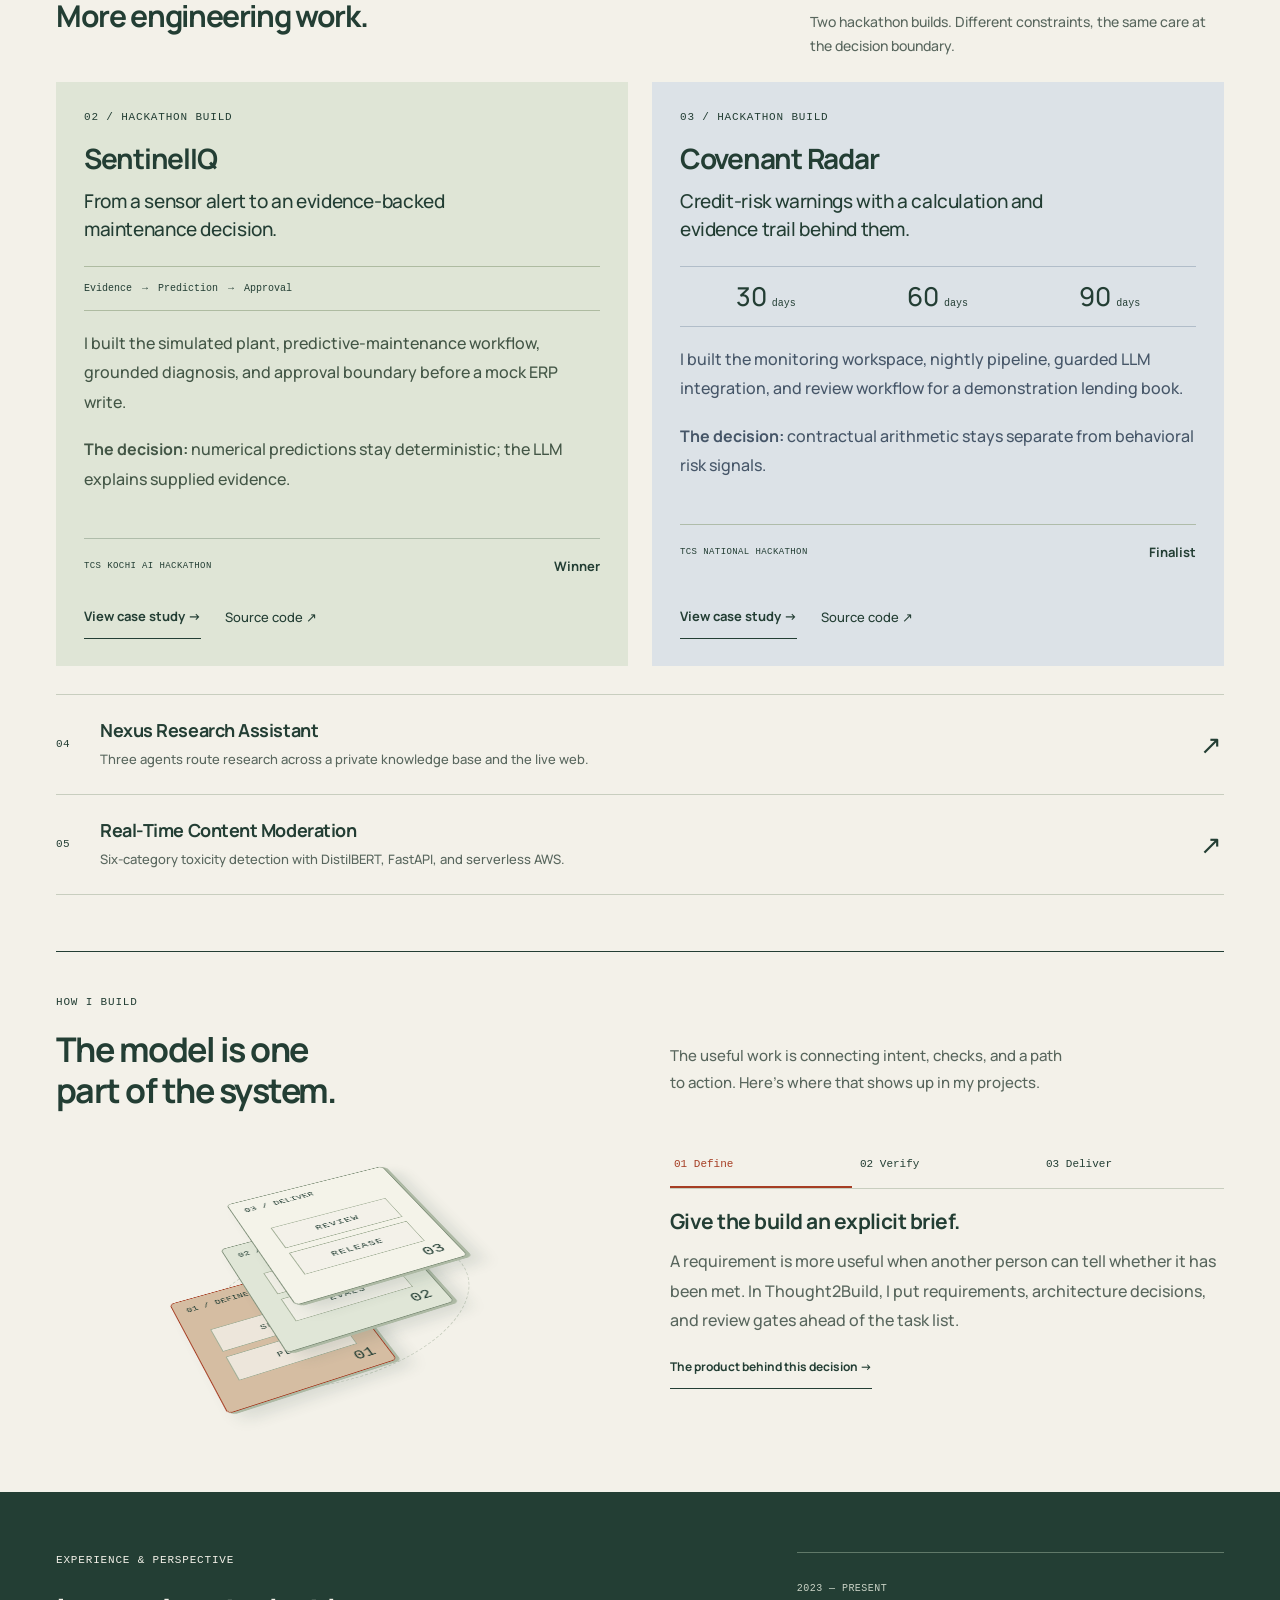
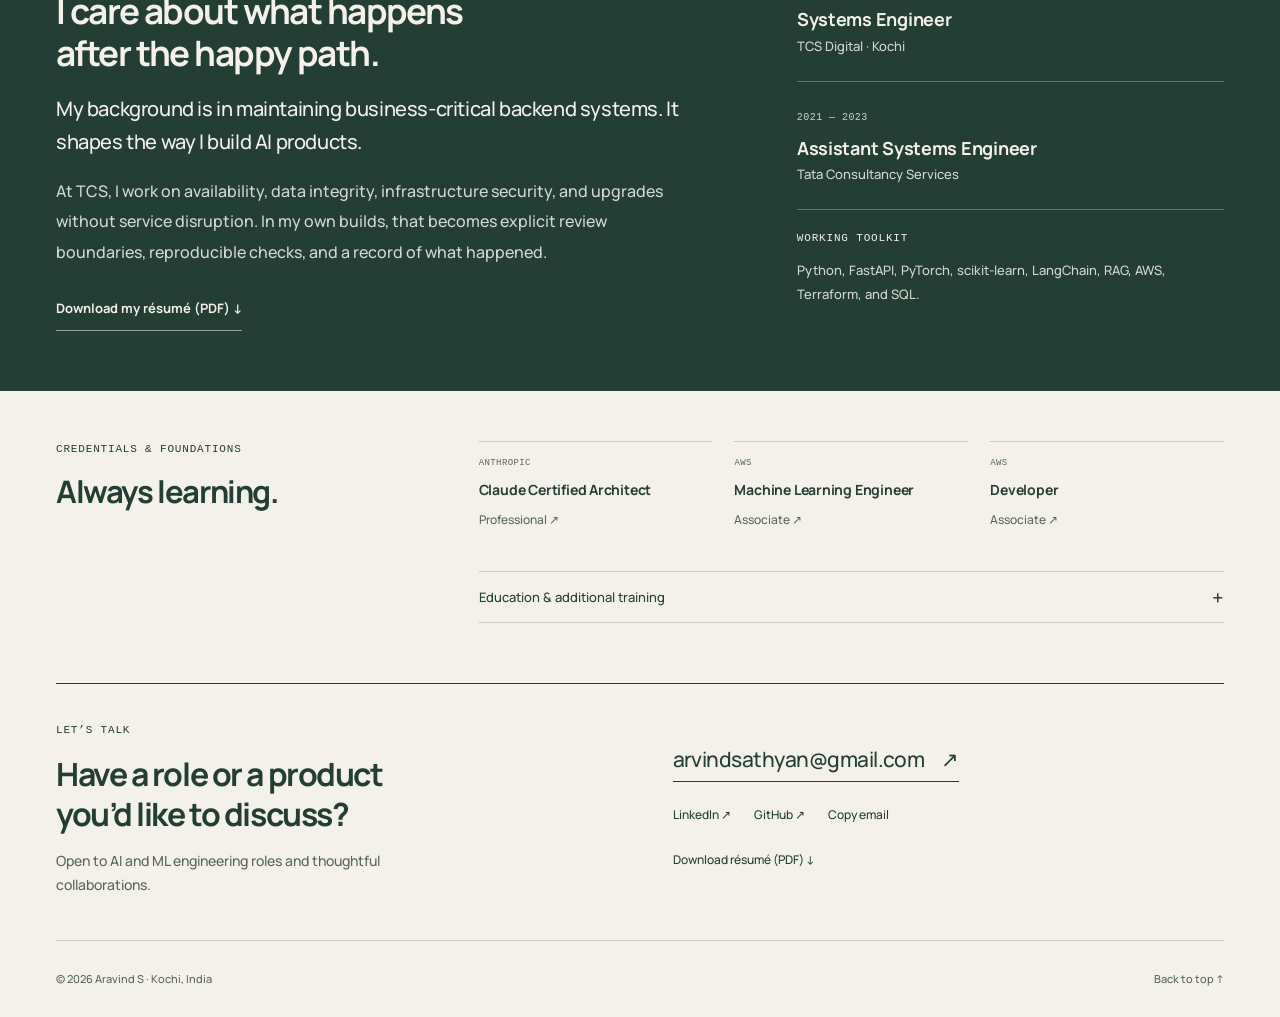
==== commit 66c9dfc2: "Put shipped work first and strengthen portfolio evidence and usability" ====
--- a/index.html
+++ b/index.html
@@ -3,18 +3,21 @@
   <head>
     <meta charset="utf-8" />
     <meta name="viewport" content="width=device-width,initial-scale=1" />
-    <title>Aravind S — AI engineer, Kochi</title>
+    <title>Aravind S — AI engineer & product builder</title>
     <meta
       name="description"
-      content="AI engineer building useful, inspectable systems. Selected work in generative AI, predictive maintenance, credit risk, and production backends."
+      content="AI engineer building LLM applications and production backends. Creator of Thought2Build, a live spec-to-build workspace. Selected projects, experience, and résumé."
     />
     <meta name="theme-color" content="#f3f1e9" />
     <link rel="canonical" href="https://arv-ind-s.github.io/" />
     <meta property="og:type" content="website" />
-    <meta property="og:title" content="Aravind S — AI engineer, Kochi" />
+    <meta
+      property="og:title"
+      content="Aravind S — AI engineer & product builder"
+    />
     <meta
       property="og:description"
-      content="AI engineer building useful, inspectable systems. Selected work in generative AI, predictive maintenance, credit risk, and production backends."
+      content="AI engineer building LLM applications and production backends. Creator of Thought2Build, a live spec-to-build workspace. Selected projects, experience, and résumé."
     />
     <meta property="og:url" content="https://arv-ind-s.github.io/" />
     <meta
@@ -22,7 +25,7 @@
       content="https://arv-ind-s.github.io/assets/social.png"
     />
     <meta name="twitter:card" content="summary_large_image" />
-    <link rel="icon" type="image/svg+xml" href="/assets/favicon.svg" />
+    <link rel="icon" href="/assets/favicon.svg" />
     <link
       rel="preload"
       href="/assets/manrope-bold.ttf"
@@ -30,78 +33,417 @@
       type="font/ttf"
       crossorigin
     />
-    <link rel="stylesheet" href="/style.css?v=meaning-1" />
-    <script src="/site.js?v=meaning-1" defer></script>
+    <link rel="stylesheet" href="/style.css?v=proof-1" />
+    <script src="/site.js?v=proof-1" defer></script>
   </head>
   <body>
     <a class="skip" href="#main">Skip to content</a>
-    <header class="site-header wrap">
-      <a class="wordmark" href="/" aria-label="Aravind S, home"
-        >a<span class="wordmark-dot">.</span>s</a
-      ><span class="header-note mono"
-        >Independent work. <br />Production mindset.</span
-      >
-      <nav aria-label="Main navigation">
-        <a href="#work">Work <sup>05</sup></a
-        ><a href="#about">About</a
-        ><a href="#contact">Contact <span aria-hidden="true">↗</span></a>
-      </nav>
+    <header class="site-header">
+      <div class="wrap nav-inner">
+        <a class="wordmark" href="/" aria-label="Aravind S, home"
+          >a<span>.</span>s</a
+        ><span class="header-note"
+          >Aravind S <span class="mono">AI ENGINEER</span></span
+        >
+        <nav aria-label="Main navigation">
+          <a href="#work">Work</a><a href="#about">About</a
+          ><a href="#contact">Contact</a
+          ><a class="nav-resume" href="/assets/Aravind-S-Resume.pdf" download
+            >Résumé <span aria-hidden="true">↓</span></a
+          >
+        </nav>
+      </div>
     </header>
-    <main id="main">
+    <main id="main" tabindex="-1">
       <section class="hero wrap" id="top">
-        <div class="hero-eyebrow mono">
-          <span><i class="status-dot"></i> AI ENGINEER & BUILDER</span
-          ><span>KOCHI, INDIA / <span data-clock>IST</span></span>
-        </div>
-        <h1>Aravind S<span class="name-period">.</span></h1>
-        <div class="hero-bottom">
-          <div>
-            <h2>Useful AI. <br />Carefully engineered.</h2>
+        <div class="hero-intro">
+          <p class="eyebrow mono">
+            <span class="status-dot"></span> AI ENGINEER & PRODUCT BUILDER
+          </p>
+          <h1>Aravind S<span>.</span></h1>
+          <p class="hero-position">
+            I build LLM applications<br />and dependable backends.
+          </p>
+          <p class="hero-context">
+            Creator of <a href="https://thought2build.com/">Thought2Build ↗</a>.
+            Backend engineering at TCS since 2021. Based in Kochi, India.
+          </p>
+          <div class="hero-actions">
+            <a class="button primary" href="#work"
+              >Explore my work <span>↓</span></a
+            ><a class="button" href="/assets/Aravind-S-Resume.pdf" download
+              >Résumé <span>↓</span></a
+            ><a class="hero-email" href="mailto:arvindsathyan@gmail.com"
+              >Get in touch ↗</a
+            >
+          </div>
+        </div>
+        <aside class="hero-note">
+          <span class="mono">CURRENTLY BUILDING</span
+          ><a href="https://thought2build.com/">Thought2Build <span>↗</span></a>
+          <p>
+            An idea is a starting point.<br />A clear handoff makes it
+            buildable.
+          </p>
+          <span class="mono">LIVE PRODUCT / BUILT END TO END</span>
+        </aside>
+      </section>
+      <section class="selected-work wrap" id="work">
+        <article class="featured-project" id="thought2build">
+          <div class="feature-heading">
+            <p class="eyebrow mono">01 / FEATURED WORK</p>
+            <span class="live-label"
+              ><span class="status-dot"></span> Live & running</span
+            >
+          </div>
+          <div class="featured-grid">
+            <div class="featured-copy">
+              <h2>Thought2Build</h2>
+              <p class="project-lede">
+                Give a rough idea<br />a build-ready next step.
+              </p>
+              <div class="project-links">
+                <a class="button primary" href="https://thought2build.com/"
+                  >Try the live product <span>↗</span></a
+                ><a class="text-link" href="/work/thought2build.html"
+                  >View case study <span>→</span></a
+                >
+              </div>
+              <p>
+                A workspace that turns product ideas into reviewed specs,
+                architecture plans, validation assets, and traceable tasks for
+                engineers and coding agents.
+              </p>
+              <p class="ownership">
+                <strong>My role:</strong> solo creator, from the FastAPI
+                workspace and model routing to the deployed product.
+              </p>
+
+              <p class="stack mono">
+                FastAPI / Anthropic · OpenAI · Google / OAuth
+              </p>
+            </div>
+            <figure class="product-capture">
+              <a
+                href="https://thought2build.com/"
+                aria-label="Open the live Thought2Build product"
+                ><div class="browser-bar">
+                  <span class="browser-dots" aria-hidden="true">● ● ●</span
+                  ><span class="mono">thought2build.com</span
+                  ><span aria-hidden="true">↗</span>
+                </div>
+                <img
+                  src="/assets/thought2build-live.webp"
+                  alt="The live Thought2Build public page, showing its spec-to-build workflow and workspace preview"
+                  width="1280"
+                  height="820"
+                  fetchpriority="high"
+              /></a>
+              <figcaption>
+                Captured from the live public product page. Its workspace
+                preview uses illustrative data.
+              </figcaption>
+            </figure>
+          </div>
+          <div class="sample-explorer">
+            <div class="sample-intro">
+              <p class="eyebrow mono">EXPLORE THE HANDOFF</p>
+              <h3>One idea.<br />Four useful artifacts.</h3>
+              <p class="sample-brief">
+                “Build an onboarding checklist for a small SaaS.”
+              </p>
+              <p>
+                Follow one requirement from the brief to a checkable
+                implementation task.
+              </p>
+              <p class="sample-disclosure">
+                Manually authored teaching example. Product exports and customer
+                data are not shown.
+              </p>
+              <a
+                class="quiet-link"
+                href="/assets/onboarding-worked-example.md"
+                download
+                >Download this example (.md) ↓</a
+              >
+            </div>
+            <div class="sample-output">
+              <div
+                class="sample-controls"
+                role="group"
+                aria-label="Explore the four build artifacts"
+                hidden
+              >
+                <button
+                  type="button"
+                  data-sample="spec"
+                  aria-pressed="true"
+                  aria-controls="sample-spec"
+                >
+                  <span class="mono">01</span>Spec</button
+                ><button
+                  type="button"
+                  data-sample="plan"
+                  aria-pressed="false"
+                  aria-controls="sample-plan"
+                >
+                  <span class="mono">02</span>Plan</button
+                ><button
+                  type="button"
+                  data-sample="harness"
+                  aria-pressed="false"
+                  aria-controls="sample-harness"
+                >
+                  <span class="mono">03</span>Harness</button
+                ><button
+                  type="button"
+                  data-sample="tasks"
+                  aria-pressed="false"
+                  aria-controls="sample-tasks"
+                >
+                  <span class="mono">04</span>Tasks
+                </button>
+              </div>
+              <div class="sample-panels">
+                <section
+                  class="sample-panel"
+                  id="sample-spec"
+                  data-sample-panel="spec"
+                >
+                  <div class="artifact-bar mono">
+                    <span>SPEC.md</span><span>01 / 04</span>
+                  </div>
+                  <h4>Make “done” explicit.</h4>
+                  <pre>
+# Onboarding checklist
+
+REQ-01  A signed-in user can complete a checklist item.
+AC-01   Completion is still visible after a page refresh.
+
+Boundary: users can update only their own checklist.
+Review: confirm the checklist and acceptance criteria.</pre>
+                  <p class="artifact-why">
+                    A requirement and an acceptance criterion give the build a
+                    concrete target.
+                  </p>
+                </section>
+                <section
+                  class="sample-panel"
+                  id="sample-plan"
+                  data-sample-panel="plan"
+                >
+                  <div class="artifact-bar mono">
+                    <span>PLAN.md</span><span>02 / 04</span>
+                  </div>
+                  <h4>Choose a path before implementing.</h4>
+                  <pre>
+# One implementation approach
+
+Store completion against (user_id, item_id).
+PATCH /checklist/items/{id} accepts a completed flag.
+The server verifies ownership before persisting it.
+
+Decision: saved server state is authoritative.
+Risk to check: an update must not affect another user.</pre>
+                  <p class="artifact-why">
+                    The plan makes the persistence and authorization decisions
+                    explicit.
+                  </p>
+                </section>
+                <section
+                  class="sample-panel"
+                  id="sample-harness"
+                  data-sample-panel="harness"
+                >
+                  <div class="artifact-bar mono">
+                    <span>ACCEPTANCE.md</span><span>03 / 04</span>
+                  </div>
+                  <h4>Check the promised behavior.</h4>
+                  <pre>
+# Acceptance check: AC-01 → REQ-01
+
+Given: a signed-in user with an incomplete item
+When:  they complete it and refresh the page
+Then:  the same item remains complete
+
+Boundary check:
+A different user cannot update that checklist item.</pre>
+                  <p class="artifact-why">
+                    The acceptance check tests both the promised behavior and
+                    its access boundary.
+                  </p>
+                </section>
+                <section
+                  class="sample-panel"
+                  id="sample-tasks"
+                  data-sample-panel="tasks"
+                >
+                  <div class="artifact-bar mono">
+                    <span>TASKS.md</span><span>04 / 04</span>
+                  </div>
+                  <h4>Hand off traceable work.</h4>
+                  <pre>
+# Delivery task T-03 → REQ-01 / AC-01
+
+Implement the checklist completion endpoint.
+- Verify checklist ownership.
+- Persist completion for the current user.
+- Add the AC-01 acceptance check.
+
+Done: completion survives refresh and the check passes.</pre>
+                  <p class="artifact-why">
+                    A task points back to its requirement and check, so the next
+                    person has context.
+                  </p>
+                </section>
+              </div>
+            </div>
+          </div>
+        </article>
+        <div class="supporting-heading">
+          <h2>More engineering work.</h2>
+          <p>
+            Two hackathon builds. Different constraints, the same care at the
+            decision boundary.
+          </p>
+        </div>
+        <div class="supporting-grid">
+          <article class="support-project sentinel" id="sentineliq">
+            <p class="eyebrow mono">02 / HACKATHON BUILD</p>
+            <h3>SentinelIQ</h3>
+            <p class="project-summary">
+              From a sensor alert to an evidence-backed maintenance decision.
+            </p>
+            <div class="mini-flow" aria-label="Evidence, prediction, approval">
+              <span>Evidence</span><span>Prediction</span><span>Approval</span>
+            </div>
             <p>
-              I build the systems around the model. <br />The checks, the
-              evidence, the path to production.
-            </p>
-            <a class="text-link" href="#work"
-              >Explore selected work <span>↓</span></a
-            >
-          </div>
-          <figure class="approach-study" aria-labelledby="approach-heading">
-            <div class="approach-heading">
-              <p class="eyebrow mono">HOW I WORK</p>
-              <h3 id="approach-heading">From an idea to something useful.</h3>
-              <p>Three responsibilities I build into an AI product.</p>
-            </div>
-            <div
-              class="system-scene"
-              data-focus="define"
-              role="img"
-              aria-label="Three engineering responsibilities: define the work, verify the behavior, deliver a usable system."
-            >
-              <div class="scene-orbit" aria-hidden="true"></div>
-              <div class="system-assembly" aria-hidden="true">
-                <div class="system-deck deck-input">
-                  <span class="deck-label">01 / DEFINE</span>
-                  <div class="layer-artifact">
-                    <span>SPEC</span><span>PLAN</span>
-                  </div>
-                  <span class="deck-corner">01</span>
+              I built the simulated plant, predictive-maintenance workflow,
+              grounded diagnosis, and approval boundary before a mock ERP write.
+            </p>
+            <p class="decision">
+              <strong>The decision:</strong> numerical predictions stay
+              deterministic; the LLM explains supplied evidence.
+            </p>
+            <div class="project-proof">
+              <span class="mono">TCS KOCHI AI HACKATHON</span
+              ><strong>Winner</strong>
+            </div>
+            <div class="project-links">
+              <a class="text-link" href="/work/sentineliq.html"
+                >View case study →</a
+              ><a
+                class="quiet-link"
+                href="https://github.com/Arv-ind-s/sentineliq"
+                >Source code ↗</a
+              >
+            </div>
+          </article>
+          <article class="support-project covenant" id="covenant">
+            <p class="eyebrow mono">03 / HACKATHON BUILD</p>
+            <h3>Covenant Radar</h3>
+            <p class="project-summary">
+              Credit-risk warnings with a calculation and evidence trail behind
+              them.
+            </p>
+            <div class="horizon-strip" aria-label="Forecast horizons">
+              <span>30 <small>days</small></span
+              ><span>60 <small>days</small></span
+              ><span>90 <small>days</small></span>
+            </div>
+            <p>
+              I built the monitoring workspace, nightly pipeline, guarded LLM
+              integration, and review workflow for a demonstration lending book.
+            </p>
+            <p class="decision">
+              <strong>The decision:</strong> contractual arithmetic stays
+              separate from behavioral risk signals.
+            </p>
+            <div class="project-proof">
+              <span class="mono">TCS NATIONAL HACKATHON</span
+              ><strong>Finalist</strong>
+            </div>
+            <div class="project-links">
+              <a class="text-link" href="/work/covenant-radar.html"
+                >View case study →</a
+              ><a
+                class="quiet-link"
+                href="https://github.com/Arv-ind-s/CovenantRadar"
+                >Source code ↗</a
+              >
+            </div>
+          </article>
+        </div>
+        <div class="more-work">
+          <a
+            class="project-row"
+            href="https://github.com/Arv-ind-s/Nexus-Research-Assistant"
+            ><span class="mono">04</span>
+            <div>
+              <h3>Nexus Research Assistant</h3>
+              <p>
+                Three agents route research across a private knowledge base and
+                the live web.
+              </p>
+            </div>
+            <span aria-hidden="true">↗</span></a
+          ><a
+            class="project-row"
+            href="https://github.com/Arv-ind-s/content-moderation-system"
+            ><span class="mono">05</span>
+            <div>
+              <h3>Real-Time Content Moderation</h3>
+              <p>
+                Six-category toxicity detection with DistilBERT, FastAPI, and
+                serverless AWS.
+              </p>
+            </div>
+            <span aria-hidden="true">↗</span></a
+          >
+        </div>
+      </section>
+      <section class="approach-section wrap" id="approach">
+        <div class="approach-intro">
+          <p class="eyebrow mono">HOW I BUILD</p>
+          <h2>The model is one<br />part of the system.</h2>
+          <p>
+            The useful work is connecting intent, checks, and a path to action.
+            Here’s where that shows up in my projects.
+          </p>
+        </div>
+        <div class="approach-study">
+          <div
+            class="system-scene"
+            data-focus="define"
+            role="img"
+            aria-label="Define the requirements, verify the behavior, and deliver a usable system."
+          >
+            <div class="scene-orbit" aria-hidden="true"></div>
+            <div class="system-assembly" aria-hidden="true">
+              <div class="system-deck deck-input">
+                <span class="deck-label">01 / DEFINE</span>
+                <div class="layer-artifact">
+                  <span>SPEC</span><span>PLAN</span>
                 </div>
-                <div class="system-deck deck-model">
-                  <span class="deck-label">02 / VERIFY</span>
-                  <div class="layer-artifact">
-                    <span>CHECKS</span><span>EVALS</span>
-                  </div>
-                  <span class="deck-corner">02</span>
+                <span class="deck-corner">01</span>
+              </div>
+              <div class="system-deck deck-model">
+                <span class="deck-label">02 / VERIFY</span>
+                <div class="layer-artifact">
+                  <span>CHECKS</span><span>EVALS</span>
                 </div>
-                <div class="system-deck deck-verify">
-                  <span class="deck-label">03 / DELIVER</span>
-                  <div class="layer-artifact">
-                    <span>REVIEW</span><span>RELEASE</span>
-                  </div>
-                  <span class="deck-corner">03</span>
+                <span class="deck-corner">02</span>
+              </div>
+              <div class="system-deck deck-verify">
+                <span class="deck-label">03 / DELIVER</span>
+                <div class="layer-artifact">
+                  <span>REVIEW</span><span>RELEASE</span>
                 </div>
+                <span class="deck-corner">03</span>
               </div>
             </div>
+          </div>
+          <div class="approach-copy">
             <div
               class="approach-controls"
               role="group"
@@ -109,472 +451,172 @@
               hidden
             >
               <button type="button" data-approach="define" aria-pressed="true">
-                01 <span>Define</span>
-              </button>
-              <button type="button" data-approach="verify" aria-pressed="false">
-                02 <span>Verify</span>
-              </button>
-              <button
+                01 Define</button
+              ><button
+                type="button"
+                data-approach="verify"
+                aria-pressed="false"
+              >
+                02 Verify</button
+              ><button
                 type="button"
                 data-approach="deliver"
                 aria-pressed="false"
               >
-                03 <span>Deliver</span>
+                03 Deliver
               </button>
             </div>
             <div class="approach-details" aria-live="polite" aria-atomic="true">
               <section data-approach-panel="define">
-                <h4>Agree on what success means.</h4>
+                <h3>Give the build an explicit brief.</h3>
                 <p>
-                  Turn a vague idea into requirements, architecture decisions,
-                  and acceptance criteria before implementation.
+                  A requirement is more useful when another person can tell
+                  whether it has been met. In Thought2Build, I put requirements,
+                  architecture decisions, and review gates ahead of the task
+                  list.
                 </p>
-                <p class="approach-evidence">
-                  <span class="mono">IN THE WORK</span> Thought2Build creates
-                  reviewed specs and plans that give engineers and coding agents
-                  an explicit brief.
-                </p>
+                <a class="text-link" href="/work/thought2build.html"
+                  >The product behind this decision →</a
+                >
               </section>
               <section data-approach-panel="verify">
-                <h4>Make the behavior testable.</h4>
+                <h3>Keep the numbers testable.</h3>
                 <p>
-                  Define how the result will be checked, so the team can
-                  evaluate the system against its requirements.
+                  In SentinelIQ, scikit-learn owns numerical predictions. The
+                  language model narrates the evidence, and an offline template
+                  takes over when the model is unavailable.
                 </p>
-                <p class="approach-evidence">
-                  <span class="mono">IN THE WORK</span> Thought2Build generates
-                  a validation harness before coding. SentinelIQ keeps numerical
-                  predictions deterministic.
-                </p>
+                <a class="text-link" href="/work/sentineliq.html#evidence"
+                  >Inspect the recorded evaluation →</a
+                >
               </section>
               <section data-approach-panel="deliver">
-                <h4>Make the next action clear.</h4>
+                <h3>Make the next action accountable.</h3>
                 <p>
-                  Build a usable path from output to action, with review
-                  boundaries and a handoff another person can follow.
+                  Thought2Build hands off tasks linked to requirements. Covenant
+                  Radar records the calculation, evidence, and approvals behind
+                  a credit-risk warning.
                 </p>
-                <p class="approach-evidence">
-                  <span class="mono">IN THE WORK</span> Thought2Build delivers
-                  traceable tasks in a live workspace. Covenant Radar records
-                  the evidence behind decisions.
-                </p>
+                <a class="text-link" href="/work/covenant-radar.html"
+                  >Inspect the review boundary →</a
+                >
               </section>
             </div>
-            <figcaption>
-              <a href="/work/thought2build.html"
-                >See this approach in Thought2Build
-                <span aria-hidden="true">↗</span></a
-              ><span class="mono">Live product · Featured work</span>
-            </figcaption>
-          </figure>
-        </div>
-        <div class="hero-foot mono">
-          <span
-            >Currently building
-            <a href="https://www.thought2build.com">Thought2Build ↗</a></span
-          ><span>Backend engineering at TCS · Since 2021</span>
+          </div>
         </div>
       </section>
-      <section class="work-section wrap" id="work">
-        <div class="section-heading">
-          <p class="eyebrow mono">01 / SELECTED WORK</p>
-          <h2>Ideas, built out.</h2>
-          <p>
-            From a product brief to a plant floor. <br />Five projects,
-            different constraints.
-          </p>
-        </div>
-        <article class="project featured-project" id="thought2build">
-          <div class="featured-banner">
-            <span class="eyebrow mono">FEATURED PROJECT / LIVE PRODUCT</span
-            ><span>Built, shipped, and running.</span>
-          </div>
-          <div class="project-art thought-art">
-            <div class="art-top mono">
-              <span>01 / Thought2Build</span><span>Idea → execution</span>
-            </div>
-            <div class="paper-stack">
-              <div class="paper-back back-two"></div>
-              <div class="paper-back back-one"></div>
-              <div class="spec-paper">
-                <div class="paper-header mono">
-                  <span data-file>SPEC.md</span><span>↗</span>
-                </div>
-                <p class="paper-caption mono" data-stage-caption>
-                  01 — DEFINE THE PROBLEM
-                </p>
-                <h4 data-stage-title>A clear brief. <br />A better build.</h4>
-                <div class="paper-lines" aria-hidden="true">
-                  <i></i><i></i><i></i>
-                </div>
-                <div class="paper-check">
-                  <span aria-hidden="true">✓</span
-                  ><span data-stage-note
-                    >Requirements & acceptance criteria</span
-                  >
-                </div>
-                <div class="paper-bottom mono">
-                  Human review before the next stage <span>↳</span>
-                </div>
-              </div>
-            </div>
-            <div
-              class="stage-controls"
-              hidden
-              role="group"
-              aria-label="Explore Thought2Build stages"
-            >
-              <button type="button" data-stage="0" aria-pressed="true">
-                01 <span>Spec</span></button
-              ><button type="button" data-stage="1" aria-pressed="false">
-                02 <span>Plan</span></button
-              ><button type="button" data-stage="2" aria-pressed="false">
-                03 <span>Harness</span></button
-              ><button type="button" data-stage="3" aria-pressed="false">
-                04 <span>Tasks</span>
-              </button>
-            </div>
-            <p class="art-caption mono">
-              Workflow illustration · Four reviewed stages
-            </p>
-            <span class="sr-only" data-stage-live aria-live="polite"></span>
-          </div>
-          <div class="project-copy">
-            <p class="eyebrow mono">
-              <span class="status-dot"></span> LIVE PRODUCT
-            </p>
-            <h3>Thought2Build</h3>
-            <p class="project-lede">The work before <br />the code.</p>
-            <p>
-              A workspace that turns a rough product idea into a spec, a plan, a
-              validation harness, and tasks an engineer or coding agent can use.
-            </p>
-            <p class="project-insight">
-              The key decision: generate validation assets before
-              implementation, with a human review at every stage.
-            </p>
-            <ul class="tech-list" aria-label="Technologies">
-              <li>FastAPI</li>
-              <li>Multi-provider LLMs</li>
-              <li>OAuth</li>
-            </ul>
-            <div class="project-links">
-              <a class="text-link" href="https://thought2build.com/"
-                >Try Thought2Build <span>↗</span></a
-              ><a class="quiet-link" href="/work/thought2build.html"
-                >Inside the build ↗</a
-              >
-            </div>
-          </div>
-        </article>
-        <article class="project" id="sentineliq">
-          <div class="project-art sentinel-art">
-            <div class="art-top mono">
-              <span>02 / SentinelIQ</span><span>System schematic</span>
-            </div>
-            <div class="plant-top">
-              <span class="mono">SIMULATED PLANT</span
-              ><span class="plant-count">15<span>machines</span></span>
-            </div>
-            <div class="machine-grid" aria-hidden="true">
-              <i class=""><span>01</span><b></b></i
-              ><i class=""><span>02</span><b></b></i
-              ><i class=""><span>03</span><b></b></i
-              ><i class=""><span>04</span><b></b></i
-              ><i class=""><span>05</span><b></b></i
-              ><i class=""><span>06</span><b></b></i
-              ><i class="alert"><span>07</span><b></b></i
-              ><i class=""><span>08</span><b></b></i
-              ><i class=""><span>09</span><b></b></i
-              ><i class=""><span>10</span><b></b></i
-              ><i class=""><span>11</span><b></b></i
-              ><i class=""><span>12</span><b></b></i
-              ><i class=""><span>13</span><b></b></i
-              ><i class=""><span>14</span><b></b></i
-              ><i class=""><span>15</span><b></b></i>
-            </div>
-            <div class="signal">
-              <span class="mono">TELEMETRY → FEATURES → PREDICTION</span
-              ><svg
-                viewBox="0 0 480 65"
-                role="img"
-                aria-label="Illustrative sensor waveform, not measured data"
-              >
-                <path
-                  d="M0 48H480M0 20H480"
-                  stroke="#b6c4ac"
-                  fill="none"
-                  stroke-dasharray="3 5"
-                />
-                <path
-                  d="m0 43 20-1 9-12 8 24 9-17 22 4 21-3 8-13 8 27 11-16 25 4 20-1 10-22 8 32 9-15 24 3 16-2 12-29 8 48 11-28 19 7 18-4 12-31 8 56 12-35 20 9 20-2 10-22 8 38 10-20 20 3 15-7 10 12 12-5"
-                  stroke="#315648"
-                  stroke-width="2"
-                  fill="none"
-                />
-              </svg>
-            </div>
-            <div class="approval mono">
-              <span class="approval-dot"></span>Human approval<span
-                >→ ERP write</span
-              >
-            </div>
-            <p class="art-caption mono">
-              Numerical predictions stay deterministic.
-            </p>
-          </div>
-          <div class="project-copy">
-            <p class="eyebrow mono">TCS KOCHI AI HACKATHON / WINNER</p>
-            <h3>SentinelIQ</h3>
-            <p class="project-lede">A diagnosis you <br />can trace.</p>
-            <p>
-              Predictive maintenance for a simulated 15-machine plant. Sensor
-              evidence becomes a diagnosis, then a human-approved maintenance
-              action.
-            </p>
-            <p class="project-insight">
-              The key decision: keep predictions and approvals deterministic.
-              Let the language model explain the evidence.
-            </p>
-            <ul class="tech-list" aria-label="Technologies">
-              <li>scikit-learn</li>
-              <li>FastAPI</li>
-              <li>Gemini</li>
-            </ul>
-            <div class="project-links">
-              <a class="text-link" href="/work/sentineliq.html"
-                >Inside the build <span>↗</span></a
-              ><a
-                class="quiet-link"
-                href="https://github.com/Arv-ind-s/sentineliq"
-                >Source code ↗</a
-              >
-            </div>
-          </div>
-        </article>
-        <article class="project" id="covenant">
-          <div class="project-art covenant-art">
-            <div class="art-top mono">
-              <span>03 / Covenant Radar</span><span>Evidence → decision</span>
-            </div>
-            <div class="radar-sheet">
-              <div class="mono radar-label">EARLY-WARNING HORIZONS</div>
-              <div class="horizons">
-                <div><strong>30</strong><span>days</span></div>
-                <div><strong>60</strong><span>days</span></div>
-                <div><strong>90</strong><span>days</span></div>
-              </div>
-              <svg
-                class="risk-path"
-                viewBox="0 0 480 100"
-                role="img"
-                aria-label="Illustration of a risk signal crossing a covenant threshold"
-              >
-                <path
-                  d="M0 68H480"
-                  stroke="#6c7c95"
-                  stroke-dasharray="4 5"
-                  fill="none"
-                />
-                <path
-                  d="M0 87C80 87 80 81 150 74S240 57 300 37 400 29 480 13"
-                  stroke="#304868"
-                  stroke-width="2"
-                  fill="none"
-                />
-                <circle cx="233" cy="57" r="5" fill="#304868" />
-                <path d="M233 57V100" stroke="#6c7c95" stroke-dasharray="3 3" />
-              </svg>
-              <div class="trace-list mono">
-                <div><span>01</span>Source statement<span>↗</span></div>
-                <div><span>02</span>Covenant calculation<span>↗</span></div>
-                <div><span>03</span>Evidence & review<span>↗</span></div>
-              </div>
-            </div>
-            <p class="art-caption mono">
-              Architecture illustration · Every warning has a trail.
-            </p>
-          </div>
-          <div class="project-copy">
-            <p class="eyebrow mono">TCS NATIONAL HACKATHON / FINALIST</p>
-            <h3>Covenant Radar</h3>
-            <p class="project-lede">
-              An early warning. <br />With the receipts.
-            </p>
-            <p>
-              A credit-risk workspace that forecasts commercial loan covenant
-              breaches at 30, 60, and 90 days, with a stored record behind each
-              warning.
-            </p>
-            <p class="project-insight">
-              The key decision: separate contractual arithmetic from risk
-              signals, so a reviewer can reconstruct the result.
-            </p>
-            <ul class="tech-list" aria-label="Technologies">
-              <li>Python</li>
-              <li>Evaluation harness</li>
-              <li>Audit trail</li>
-            </ul>
-            <div class="project-links">
-              <a class="text-link" href="/work/covenant-radar.html"
-                >Inside the build <span>↗</span></a
-              ><a
-                class="quiet-link"
-                href="https://github.com/Arv-ind-s/CovenantRadar"
-                >Source code ↗</a
-              >
-            </div>
-          </div>
-        </article>
-        <div class="more-work">
-          <p class="eyebrow mono">ALSO BUILT</p>
-          <a
-            class="project-row"
-            href="https://github.com/Arv-ind-s/Nexus-Research-Assistant"
-            ><span class="mono row-number">04</span>
-            <div>
-              <h3>Nexus Research Assistant</h3>
-              <p>Three agents. A private knowledge base. The live web.</p>
-            </div>
-            <span class="row-tech mono">LangChain / ChromaDB / Tavily</span
-            ><span class="row-arrow" aria-label="View source">↗</span></a
-          ><a
-            class="project-row"
-            href="https://github.com/Arv-ind-s/content-moderation-system"
-            ><span class="mono row-number">05</span>
-            <div>
-              <h3>Real-Time Content Moderation</h3>
-              <p>Six-category toxicity detection, served serverless on AWS.</p>
-            </div>
-            <span class="row-tech mono">DistilBERT / Lambda / Terraform</span
-            ><span class="row-arrow" aria-label="View source">↗</span></a
-          >
-        </div>
-      </section>
-      <section class="about-section" id="about">
+      <section class="about" id="about">
         <div class="wrap about-grid">
           <div>
-            <p class="eyebrow mono">02 / A LITTLE CONTEXT</p>
-            <h2>Built on <br />production <br />experience<span>.</span></h2>
-            <p class="about-note">
-              Based in Kochi, India. <br />Curious about what makes a system
-              dependable.
-            </p>
-          </div>
-          <div class="about-content">
-            <p class="about-intro">
-              My background is in keeping business-critical systems running.
-              That shapes how I build AI.
+            <p class="eyebrow mono">EXPERIENCE & PERSPECTIVE</p>
+            <h2>I care about what happens<br />after the happy path.</h2>
+            <p class="about-lede">
+              My background is in maintaining business-critical backend systems.
+              It shapes the way I build AI products.
             </p>
             <p>
-              Since 2021, I’ve worked at Tata Consultancy Services on enterprise
-              backends—maintaining availability, protecting data integrity, and
-              shipping upgrades without service disruption.
-            </p>
-            <p>
-              In my own projects, I carry that same care into model-driven
-              systems: explicit boundaries, testable behavior, and a record of
-              what happened.
-            </p>
+              At TCS, I work on availability, data integrity, infrastructure
+              security, and upgrades without service disruption. In my own
+              builds, that becomes explicit review boundaries, reproducible
+              checks, and a record of what happened.
+            </p>
+            <a
+              class="text-link light"
+              href="/assets/Aravind-S-Resume.pdf"
+              download
+              >Download my résumé (PDF) ↓</a
+            >
+          </div>
+          <div class="experience-list">
             <div class="experience">
               <span class="mono">2023 — PRESENT</span>
-              <div>
-                <h3>Systems Engineer</h3>
-                <p>TCS Digital · Kochi</p>
-              </div>
+              <h3>Systems Engineer</h3>
+              <p>TCS Digital · Kochi</p>
             </div>
             <div class="experience">
               <span class="mono">2021 — 2023</span>
-              <div>
-                <h3>Assistant Systems Engineer</h3>
-                <p>Tata Consultancy Services</p>
-              </div>
+              <h3>Assistant Systems Engineer</h3>
+              <p>Tata Consultancy Services</p>
             </div>
             <div class="toolkit">
-              <h3 class="eyebrow mono">WORKING TOOLKIT</h3>
+              <p class="eyebrow mono">WORKING TOOLKIT</p>
               <p>
                 Python, FastAPI, PyTorch, scikit-learn, LangChain, RAG, AWS,
-                Terraform, and SQL. Chosen to fit the problem.
+                Terraform, and SQL.
               </p>
             </div>
           </div>
         </div>
       </section>
       <section class="credentials wrap" id="credentials">
-        <div class="credentials-title">
-          <p class="eyebrow mono">03 / CONTINUED LEARNING</p>
-          <h2>Credentials <br />& foundations.</h2>
-        </div>
-        <div class="credential-list">
-          <a
-            href="https://www.credly.com/badges/b0240041-d8fd-4114-824c-9674461d83a9/public_url"
-            ><span class="mono">ANTHROPIC</span>
-            <h3>Claude Certified Architect <small>Professional</small></h3>
-            <span>↗</span></a
-          ><a
-            href="https://www.credly.com/badges/f7dc1527-e9e5-4c5e-8f7b-27dd19f3c2f2/public_url"
-            ><span class="mono">AWS</span>
-            <h3>Machine Learning Engineer <small>Associate</small></h3>
-            <span>↗</span></a
-          ><a
-            href="https://www.credly.com/badges/d663cbc2-c434-4006-9d53-ed924d0a89d4/public_url"
-            ><span class="mono">AWS</span>
-            <h3>Developer <small>Associate</small></h3>
-            <span>↗</span></a
-          ><a
-            href="https://www.credly.com/badges/9e0e60bb-4461-4c14-ad44-fc228fc4c2b3/public_url"
-            ><span class="mono">AWS PARTNER</span>
-            <h3>Agentic AI Essentials <small>Training badge</small></h3>
-            <span>↗</span></a
+        <div>
+          <p class="eyebrow mono">CREDENTIALS & FOUNDATIONS</p>
+          <h2>Always learning.</h2>
+        </div>
+        <div class="credential-content">
+          <div class="core-credentials">
+            <a
+              href="https://www.credly.com/badges/b0240041-d8fd-4114-824c-9674461d83a9/public_url"
+              ><span class="mono">ANTHROPIC</span
+              ><strong>Claude Certified Architect</strong
+              ><span>Professional ↗</span></a
+            ><a
+              href="https://www.credly.com/badges/f7dc1527-e9e5-4c5e-8f7b-27dd19f3c2f2/public_url"
+              ><span class="mono">AWS</span
+              ><strong>Machine Learning Engineer</strong
+              ><span>Associate ↗</span></a
+            ><a
+              href="https://www.credly.com/badges/d663cbc2-c434-4006-9d53-ed924d0a89d4/public_url"
+              ><span class="mono">AWS</span><strong>Developer</strong
+              ><span>Associate ↗</span></a
+            >
+          </div>
+          <details class="additional-credentials">
+            <summary>
+              Education & additional training <span aria-hidden="true">+</span>
+            </summary>
+            <p>
+              <strong>B.Tech, Electrical & Electronics Engineering</strong
+              ><br />Adi Shankara Institute of Engineering and Technology ·
+              2016–2020
+            </p>
+            <p>
+              <a
+                href="https://www.credly.com/badges/9e0e60bb-4461-4c14-ad44-fc228fc4c2b3/public_url"
+                >AWS Partner: Agentic AI Essentials ↗</a
+              >
+              · Training badge
+            </p>
+            <p>TCS Digital Certification: Cloud Analytics and AI</p>
+          </details>
+        </div>
+      </section>
+      <section class="contact wrap" id="contact">
+        <div>
+          <p class="eyebrow mono">LET’S TALK</p>
+          <h2>Have a role or a product<br />you’d like to discuss?</h2>
+          <p>
+            Open to AI and ML engineering roles and thoughtful collaborations.
+          </p>
+        </div>
+        <div class="contact-actions">
+          <a class="email" href="mailto:arvindsathyan@gmail.com"
+            >arvindsathyan@gmail.com <span aria-hidden="true">↗</span></a
           >
-          <div class="credential-static">
-            <span class="mono">TCS DIGITAL</span>
-            <h3>Cloud Analytics and AI <small>Certification</small></h3>
-          </div>
-          <div class="education">
-            <span class="mono">2016 — 2020</span>
-            <p>
-              B.Tech, Electrical & Electronics Engineering <br /><span
-                >Adi Shankara Institute of Engineering and Technology</span
-              >
-            </p>
-          </div>
-        </div>
-      </section>
-      <section class="contact-section wrap" id="contact">
-        <p class="eyebrow mono">04 / WHAT’S NEXT?</p>
-        <div class="contact-heading">
-          <h2>Let’s build <br />something useful<span>.</span></h2>
-          <a
-            class="contact-arrow"
-            href="mailto:arvindsathyan@gmail.com"
-            aria-label="Email Aravind"
-            >↗</a
+          <div class="social-links">
+            <a href="https://www.linkedin.com/in/97aravind-s/">LinkedIn ↗</a
+            ><a href="https://github.com/Arv-ind-s">GitHub ↗</a
+            ><button type="button" class="copy-email" hidden>Copy email</button
+            ><span class="sr-only copy-status" role="status"></span>
+          </div>
+          <a class="quiet-link" href="/assets/Aravind-S-Resume.pdf" download
+            >Download résumé (PDF) ↓</a
           >
-        </div>
-        <div class="contact-bottom">
-          <p>
-            Open to AI & ML engineering roles <br />and thoughtful
-            collaborations.
-          </p>
-          <div>
-            <a class="email" href="mailto:arvindsathyan@gmail.com"
-              >arvindsathyan@gmail.com</a
-            >
-            <div class="social-links">
-              <a href="https://www.linkedin.com/in/97aravind-s/">LinkedIn ↗</a
-              ><a href="https://github.com/Arv-ind-s">GitHub ↗</a
-              ><button type="button" class="copy-email" hidden>
-                Copy email</button
-              ><span class="copy-status sr-only" role="status"></span>
-            </div>
-          </div>
         </div>
       </section>
     </main>
     <footer class="footer wrap">
-      <span>© <span data-year>2026</span> Aravind S</span
-      ><span class="mono">Made with intent. Kochi, India.</span
+      <span>© <span data-year>2026</span> Aravind S · Kochi, India</span
       ><a href="#top">Back to top ↑</a>
     </footer>
     <script type="application/ld+json">
@@ -587,8 +629,7 @@
         "sameAs": [
           "https://github.com/Arv-ind-s",
           "https://www.linkedin.com/in/97aravind-s/"
-        ],
-        "homeLocation": { "@type": "Place", "name": "Kochi, India" }
+        ]
       }
     </script>
   </body>
--- a/style.css
+++ b/style.css
@@ -13,10 +13,9 @@
 :root {
   --paper: #f3f1e9;
   --ink: #233e34;
-  --muted: #5c675e;
-  --rule: #cdd0c3;
-  --accent: #b74226;
-  --green: #dde4d5;
+  --muted: #58665d;
+  --rule: #c8cebf;
+  --accent: #a63e24;
   --mono: "SFMono-Regular", Consolas, "Liberation Mono", monospace;
 }
 * {
@@ -24,7 +23,7 @@
 }
 html {
   scroll-behavior: smooth;
-  scroll-padding-top: 30px;
+  scroll-padding-top: 95px;
 }
 body {
   margin: 0;
@@ -32,8 +31,11 @@
   color: var(--ink);
   font-family: Manrope, Arial, sans-serif;
   font-size: 16px;
-  line-height: 1.65;
+  line-height: 1.75;
   -webkit-font-smoothing: antialiased;
+}
+main:focus {
+  outline: none;
 }
 a {
   color: inherit;
@@ -42,23 +44,14 @@
 button {
   font: inherit;
   color: inherit;
+  cursor: pointer;
 }
 button,
 a {
   -webkit-tap-highlight-color: transparent;
 }
 button {
-  cursor: pointer;
-}
-a:focus-visible,
-button:focus-visible,
-summary:focus-visible {
-  outline: 2px solid var(--accent);
-  outline-offset: 6px;
-}
-::selection {
-  background: #d2dcc3;
-  color: #183b2e;
+  border-radius: 0;
 }
 h1,
 h2,
@@ -72,1438 +65,655 @@
 h2,
 h3,
 h4 {
+  line-height: 1.15;
   font-weight: 600;
 }
 h1,
 h2,
 h3 {
-  line-height: 1.08;
-}
-button {
-  border-radius: 0;
-}
+  letter-spacing: -0.045em;
+}
+img,
 svg {
+  max-width: 100%;
   display: block;
-  max-width: 100%;
+}
+::selection {
+  background: #d4dcc6;
+  color: #183b2e;
+}
+:focus-visible {
+  outline: 2px solid var(--accent);
+  outline-offset: 5px;
+}
+[hidden] {
+  display: none !important;
 }
 .wrap {
   width: calc(100% - 112px);
-  max-width: 1328px;
+  max-width: 1248px;
   margin-inline: auto;
 }
 .mono {
   font-family: var(--mono);
   font-size: 11px;
-  font-weight: 400;
   line-height: 1.6;
   letter-spacing: 0.045em;
 }
 .eyebrow {
+  display: flex;
+  align-items: center;
+  gap: 9px;
   font-size: 11px;
-  letter-spacing: 0.07em;
-  display: flex;
-  align-items: center;
-  gap: 9px;
+  letter-spacing: 0.075em;
 }
 .sr-only {
   position: absolute;
   width: 1px;
   height: 1px;
-  padding: 0;
   margin: -1px;
   overflow: hidden;
   clip: rect(0, 0, 0, 0);
   white-space: nowrap;
-  border: 0;
 }
 .skip {
   position: fixed;
   z-index: 100;
   top: -80px;
-  left: 20px;
+  left: 15px;
   background: var(--ink);
   color: var(--paper);
-  padding: 12px 20px;
+  padding: 10px 18px;
 }
 .skip:focus {
-  top: 12px;
-}
-.site-header {
-  height: 106px;
-  display: flex;
-  align-items: center;
-  border-bottom: 1px solid var(--rule);
-  gap: 38px;
-}
-.wordmark {
-  font-size: 38px;
-  font-weight: 700;
-  letter-spacing: -4px;
-  line-height: 1;
-  padding: 10px 6px 10px 0;
-}
-.wordmark-dot {
-  color: var(--accent);
-}
-.header-note {
-  color: var(--muted);
-  font-size: 10px;
-  letter-spacing: 0;
-}
-.site-header nav {
-  display: flex;
-  margin-left: auto;
-  gap: 36px;
-  align-items: center;
-  font-size: 13px;
-}
-.site-header nav a {
-  padding: 12px 0;
-}
-.site-header nav a:hover,
-.social-links a:hover {
-  color: var(--accent);
-}
-sup {
-  font: 9px var(--mono);
-  margin-left: 3px;
-}
-.hero {
-  padding-top: 33px;
-}
-.hero-eyebrow {
-  display: flex;
-  justify-content: space-between;
-}
-.hero-eyebrow > span:first-child {
-  display: flex;
-  align-items: center;
-  gap: 9px;
+  top: 10px;
 }
 .status-dot {
   width: 6px;
   height: 6px;
+  background: var(--accent);
   border-radius: 50%;
-  background: var(--accent);
   display: inline-block;
   flex-shrink: 0;
 }
+.site-header {
+  position: sticky;
+  top: 0;
+  z-index: 30;
+  background: #f3f1e9f5;
+  backdrop-filter: blur(12px);
+  border-bottom: 1px solid var(--rule);
+}
+.nav-inner {
+  height: 72px;
+  display: flex;
+  align-items: center;
+  gap: 23px;
+}
+.wordmark {
+  font-size: 35px;
+  line-height: 1;
+  letter-spacing: -4px;
+  font-weight: 700;
+  padding: 10px 5px 10px 0;
+}
+.wordmark span {
+  color: var(--accent);
+}
+.header-note {
+  font-size: 12px;
+  line-height: 1.5;
+}
+.header-note > .mono {
+  display: block;
+  font-size: 9px;
+  color: var(--muted);
+}
+nav {
+  margin-left: auto;
+  display: flex;
+  gap: 29px;
+  align-items: center;
+}
+nav a {
+  font-size: 13px;
+  min-height: 44px;
+  display: flex;
+  align-items: center;
+  gap: 8px;
+  position: relative;
+}
+nav a:after {
+  content: "";
+  position: absolute;
+  bottom: 8px;
+  left: 0;
+  height: 1px;
+  width: 100%;
+  background: var(--accent);
+  transform: scaleX(0);
+  transform-origin: left;
+  transition: transform 0.2s;
+}
+nav a:hover:after {
+  transform: scaleX(1);
+}
+.hero {
+  display: grid;
+  grid-template-columns: 1fr 270px;
+  gap: 70px;
+  padding: 49px 0 45px;
+  align-items: center;
+}
 .hero h1 {
-  font-size: clamp(100px, 15.6vw, 218px);
-  letter-spacing: -0.075em;
-  line-height: 1.12;
-  margin: 25px 0 43px;
+  font-size: clamp(54px, 6.3vw, 88px);
+  letter-spacing: -0.065em;
+  line-height: 1.08;
+  margin-top: 18px;
+}
+.hero h1 > span {
+  color: var(--accent);
+}
+.hero-position {
+  font-size: 27px;
+  letter-spacing: -0.025em;
+  line-height: 1.35;
+  margin-top: 13px;
+}
+.hero-context {
+  font-size: 15px;
+  max-width: 53ch;
+  color: var(--muted);
+  margin-top: 15px;
+}
+.hero-context a {
+  color: var(--ink);
+  border-bottom: 1px solid var(--rule);
+}
+.hero-actions {
+  display: flex;
+  align-items: center;
+  gap: 13px;
+  flex-wrap: wrap;
+  margin-top: 23px;
+}
+.button {
+  display: inline-flex;
+  align-items: center;
+  justify-content: space-between;
+  gap: 20px;
+  min-height: 46px;
+  padding: 10px 17px;
+  border: 1px solid var(--ink);
+  font-size: 13px;
   font-weight: 600;
-  white-space: nowrap;
-}
-.name-period {
+  transition:
+    background 0.2s,
+    color 0.2s,
+    transform 0.2s;
+}
+.button:hover {
+  background: #e0e6d5;
+  transform: translateY(-2px);
+}
+.button.primary {
+  background: var(--ink);
+  color: var(--paper);
+}
+.button.primary:hover {
+  background: #355847;
+}
+.hero-email {
+  font-size: 13px;
+  min-height: 44px;
+  display: inline-flex;
+  align-items: center;
+  padding: 5px;
+}
+.hero-email:hover {
   color: var(--accent);
 }
-.hero-bottom {
+.hero-note {
+  border-left: 1px solid var(--rule);
+  padding-left: 24px;
+}
+.hero-note > a {
+  font-size: 22px;
+  letter-spacing: -0.03em;
+  display: flex;
+  align-items: center;
+  justify-content: space-between;
+  margin: 13px 0;
+}
+.hero-note p {
+  font-size: 13px;
+  color: var(--muted);
+  line-height: 1.8;
+  margin-bottom: 15px;
+}
+.hero-note .mono {
+  font-size: 9px;
+  color: var(--muted);
+}
+.selected-work {
+  padding-bottom: 56px;
+}
+.featured-project {
+  border-top: 2px solid var(--ink);
+  background: #eae7dc;
+  padding: 24px 28px 30px;
+}
+.feature-heading {
+  display: flex;
+  justify-content: space-between;
+  align-items: center;
+  gap: 20px;
+  border-bottom: 1px solid #c3c7b7;
+  padding-bottom: 18px;
+}
+.live-label {
+  font-size: 11px;
+  display: flex;
+  align-items: center;
+  gap: 8px;
+}
+.featured-grid {
   display: grid;
-  grid-template-columns: 1fr 1fr;
-  gap: 70px;
-  align-items: center;
-}
-.hero h2 {
-  font-size: clamp(32px, 3.4vw, 47px);
-  letter-spacing: -0.045em;
-  line-height: 1.12;
-}
-.hero-bottom p {
+  grid-template-columns: 1fr 1.2fr;
+  gap: 42px;
+  align-items: center;
+  margin-top: 26px;
+}
+.featured-copy h2 {
+  font-size: 35px;
+  line-height: 1.15;
+}
+.project-lede {
+  font-size: 25px;
+  line-height: 1.3;
+  letter-spacing: -0.035em;
+  margin-top: 14px;
+  margin-bottom: 17px;
+}
+.featured-copy > p:not(.project-lede):not(.stack) {
   font-size: 15px;
-  line-height: 1.75;
-  color: var(--muted);
-  margin: 21px 0 23px;
+  color: var(--muted);
+  line-height: 1.8;
+}
+.featured-copy .ownership {
+  margin-top: 15px;
+}
+.ownership strong {
+  color: var(--ink);
+}
+.project-links {
+  display: flex;
+  align-items: center;
+  gap: 22px;
+  flex-wrap: wrap;
+  margin-top: 21px;
 }
 .text-link {
   display: inline-flex;
-  gap: 32px;
-  align-items: center;
+  align-items: center;
+  gap: 20px;
+  min-height: 44px;
   border-bottom: 1px solid var(--ink);
   font-size: 13px;
-  padding: 9px 0;
-  min-height: 44px;
   font-weight: 600;
-}
-.text-link span {
-  font-size: 21px;
-  line-height: 1;
-  transition: transform 0.2s;
+  padding: 7px 0;
 }
 .text-link:hover {
   color: var(--accent);
   border-color: var(--accent);
 }
-.text-link:hover span {
-  transform: translate(3px, -2px);
-}
-.hero figure {
+.quiet-link {
+  font-size: 13px;
+  min-height: 44px;
+  display: inline-flex;
+  align-items: center;
+}
+.quiet-link:hover {
+  text-decoration: underline;
+  text-underline-offset: 5px;
+}
+.stack {
+  margin-top: 19px;
+  color: var(--muted);
+  font-size: 10px;
+  line-height: 1.9;
+}
+.product-capture {
+  min-width: 0;
   align-self: center;
 }
-.hero-diagram {
+.product-capture > a {
+  display: block;
+  box-shadow: 0 12px 26px #233e3412;
+  border: 1px solid #bfc4b7;
+  transition:
+    transform 0.3s,
+    box-shadow 0.3s;
+}
+.product-capture > a:hover {
+  transform: translateY(-4px);
+  box-shadow: 0 20px 30px #233e3420;
+}
+.browser-bar {
+  display: flex;
+  align-items: center;
+  justify-content: space-between;
+  padding: 9px 12px;
+  background: #f5f3eb;
+  border-bottom: 1px solid #c3c8bb;
+  gap: 10px;
+}
+.browser-bar .mono {
+  font-size: 9px;
+}
+.browser-dots {
+  font-size: 7px;
+  letter-spacing: 4px;
+  color: #7e8c78;
+}
+.product-capture img {
+  height: auto;
   width: 100%;
-}
-.hero figcaption {
-  display: flex;
-  gap: 18px;
-  color: var(--muted);
-  padding-top: 8px;
-}
-.hero-foot {
+  aspect-ratio: 1280/820;
+  object-fit: cover;
+}
+.product-capture figcaption {
+  font-size: 11px;
+  color: var(--muted);
+  line-height: 1.6;
+  margin-top: 11px;
+  max-width: 58ch;
+}
+.sample-explorer {
+  display: grid;
+  grid-template-columns: 0.75fr 1.25fr;
+  gap: 40px;
   border-top: 1px solid var(--rule);
-  margin-top: 50px;
-  padding: 20px 0;
-  display: flex;
+  padding-top: 27px;
+  margin-top: 28px;
+  align-items: start;
+}
+.sample-intro h3 {
+  font-size: 27px;
+  margin-top: 12px;
+  line-height: 1.2;
+}
+.sample-intro > p:not(.eyebrow) {
+  font-size: 14px;
+  line-height: 1.8;
+  margin-top: 13px;
+  color: var(--muted);
+}
+.sample-intro > .sample-brief {
+  color: var(--ink) !important;
+  font-size: 17px !important;
+  line-height: 1.6 !important;
+}
+.sample-intro > .sample-disclosure {
+  font-size: 11px !important;
+  line-height: 1.7 !important;
+  border-left: 2px solid #b99e7d;
+  padding-left: 11px;
+}
+.sample-intro .quiet-link {
+  font-size: 12px;
+  margin-top: 9px;
+}
+.sample-output {
+  min-width: 0;
+}
+.sample-controls {
+  display: grid;
+  grid-template-columns: repeat(4, 1fr);
+  gap: 3px;
+  margin-bottom: 10px;
+}
+.sample-controls button {
+  background: transparent;
+  border: 0;
+  border-bottom: 2px solid var(--rule);
+  padding: 9px 7px;
+  min-height: 44px;
+  display: flex;
+  align-items: center;
+  gap: 7px;
+  font-size: 12px;
+}
+.sample-controls button .mono {
+  font-size: 9px;
+}
+.sample-controls button[aria-pressed="true"] {
+  background: var(--ink);
+  color: var(--paper);
+  border-color: var(--ink);
+}
+.sample-controls button:hover {
+  border-color: var(--accent);
+}
+.sample-panel {
+  padding: 19px 22px;
+  background: #f9f8f1;
+  border: 1px solid #c5c9bd;
+  box-shadow: 4px 5px 0 #d5d8ca;
+  margin-top: 12px;
+}
+.sample-panel:first-child {
+  margin-top: 0;
+}
+.artifact-bar {
+  display: flex;
+  align-items: center;
   justify-content: space-between;
-  color: var(--muted);
+  border-bottom: 1px solid var(--rule);
+  padding-bottom: 12px;
   font-size: 10px;
 }
-.hero-foot a {
-  color: var(--ink);
-  text-decoration: underline;
-  text-underline-offset: 3px;
-}
-.work-section {
-  padding-top: 110px;
-}
-.section-heading {
+.sample-panel h4 {
+  font-size: 17px;
+  letter-spacing: -0.02em;
+  margin-top: 17px;
+  line-height: 1.5;
+}
+.sample-panel pre {
+  font-family: var(--mono);
+  font-size: 12px;
+  line-height: 1.85;
+  margin: 15px 0;
+  white-space: pre-wrap;
+  overflow-wrap: anywhere;
+  color: #354b3c;
+}
+.artifact-why {
+  font-size: 12px;
+  border-top: 1px solid var(--rule);
+  padding-top: 12px;
+  line-height: 1.7;
+  color: var(--muted);
+}
+.supporting-heading {
+  margin: 55px 0 23px;
+  display: flex;
+  align-items: baseline;
+  justify-content: space-between;
+  gap: 40px;
+}
+.supporting-heading h2 {
+  font-size: 30px;
+}
+.supporting-heading p {
+  max-width: 46ch;
+  font-size: 14px;
+  color: var(--muted);
+}
+.supporting-grid {
   display: grid;
   grid-template-columns: 1fr 1fr;
   gap: 24px;
-  margin-bottom: 56px;
-}
-.section-heading .eyebrow {
-  grid-column: 1/-1;
-}
-.section-heading h2 {
-  font-size: 56px;
-  letter-spacing: -0.055em;
-}
-.section-heading > p:last-child {
-  justify-self: end;
-  font-size: 14px;
-  color: var(--muted);
-  padding-right: 36px;
-  align-self: center;
-}
-.project {
-  display: grid;
-  grid-template-columns: 1.15fr 1fr;
-  gap: 7%;
-  border-top: 1px solid var(--rule);
-  padding: 40px 0 56px;
-  align-items: center;
-}
-.project + .project {
-  margin-top: 24px;
-}
-.project-copy {
-  padding: 14px 0;
-}
-.project-copy h3 {
-  font-size: 22px;
-  letter-spacing: -0.04em;
-  margin: 20px 0 13px;
-}
-.project-lede {
-  font-size: 36px;
-  line-height: 1.15;
-  letter-spacing: -0.045em;
-  margin-bottom: 23px;
-}
-.project-copy > p:not(.eyebrow):not(.project-lede) {
-  font-size: 14px;
-  color: var(--muted);
-  max-width: 42ch;
+}
+.support-project {
+  padding: 27px 28px;
+  background: #dfe5d6;
+  display: flex;
+  flex-direction: column;
+  min-width: 0;
+}
+.support-project.covenant {
+  background: #dce2e7;
+}
+.support-project h3 {
+  font-size: 28px;
+  margin-top: 16px;
+}
+.support-project > p:not(.eyebrow):not(.project-summary) {
+  font-size: 15px;
   line-height: 1.85;
-}
-.project-copy .project-insight {
-  margin-top: 17px;
-}
-.tech-list {
-  list-style: none;
-  margin: 24px 0 17px;
-  padding: 0;
-  display: flex;
-  flex-wrap: wrap;
-  gap: 7px 17px;
-  font: 10px/1.6 var(--mono);
-  color: var(--muted);
-}
-.tech-list li + li::before {
-  content: "·";
-  position: relative;
-  left: -8px;
-  margin-right: -5px;
-}
-.project-links {
-  display: flex;
-  align-items: center;
-  gap: 27px;
-  flex-wrap: wrap;
-}
-.quiet-link {
-  font-size: 12px;
-  min-height: 44px;
-  display: inline-flex;
-  align-items: center;
-}
-.quiet-link:hover {
-  text-decoration: underline;
-  text-underline-offset: 5px;
-}
-.project-art {
-  padding: 25px 28px 19px;
-  min-width: 0;
-  min-height: 490px;
-  overflow: hidden;
-}
-.art-top {
+  color: #435646;
+  margin-top: 18px;
+}
+.support-project.covenant > p:not(.eyebrow):not(.project-summary) {
+  color: #465668;
+}
+.support-project .project-summary {
+  font-size: 19px;
+  line-height: 1.5;
+  margin-top: 12px;
+  letter-spacing: -0.02em;
+  max-width: 36ch;
+}
+.mini-flow {
+  display: flex;
+  align-items: center;
+  gap: 10px;
+  border-top: 1px solid #aebba1;
+  border-bottom: 1px solid #aebba1;
+  padding: 16px 0;
+  margin-top: 22px;
+  font: 10px var(--mono);
+}
+.mini-flow span + span:before {
+  content: "→";
+  margin-right: 10px;
+}
+.horizon-strip {
+  display: flex;
+  align-items: center;
+  justify-content: space-around;
+  border-top: 1px solid #b1bdc9;
+  border-bottom: 1px solid #b1bdc9;
+  padding: 10px 0;
+  margin-top: 22px;
+  font-size: 26px;
+  line-height: 1.5;
+}
+.horizon-strip small {
+  font: 10px var(--mono);
+}
+.project-proof {
   display: flex;
   justify-content: space-between;
+  gap: 20px;
+  align-items: center;
+  margin-top: 23px;
+  padding-top: 16px;
+  border-top: 1px solid #afbcaa;
+}
+.project-proof > .mono {
   font-size: 9px;
-  gap: 15px;
-  position: relative;
-  z-index: 2;
-}
-.art-caption {
-  text-align: center;
-  font-size: 9px;
-  margin-top: 20px;
-  letter-spacing: 0;
-}
-.thought-art {
-  background: #e9d6c7;
-  color: #633d2f;
-}
-.paper-stack {
-  position: relative;
-  width: 80%;
-  margin: 45px auto 30px;
-  min-height: 270px;
-}
-.spec-paper {
-  position: relative;
-  background: #fbf9f1;
-  border: 1px solid #c6ab96;
-  padding: 20px 22px;
-  min-height: 270px;
-  transform: rotate(-3deg);
-  box-shadow: 0 12px 24px #65443112;
-  transition: transform 0.3s;
-}
-.thought-art:hover .spec-paper {
-  transform: rotate(-1deg);
-}
-.paper-back {
-  position: absolute;
-  inset: 0;
-  border: 1px solid #ba9f8a;
-  background: #f1e6d9;
-}
-.back-one {
-  transform: rotate(4deg);
-}
-.back-two {
-  transform: rotate(10deg);
-  background: #ddc2ac;
-}
-.paper-header {
-  display: flex;
-  justify-content: space-between;
-  font-size: 10px;
-  border-bottom: 1px solid #d9cbbb;
-  padding-bottom: 10px;
-}
-.paper-caption {
-  font-size: 8px;
-  letter-spacing: 0.04em;
-  margin: 17px 0 10px;
-}
-.spec-paper h4 {
-  font-size: 26px;
-  letter-spacing: -0.045em;
-  line-height: 1.15;
-  font-weight: 500;
-}
-.paper-lines {
-  margin: 19px 0 14px;
-  display: grid;
-  gap: 6px;
-}
-.paper-lines i {
-  height: 3px;
-  background: #d8d5c8;
-  width: 85%;
-}
-.paper-lines i:nth-child(2) {
-  width: 96%;
-}
-.paper-lines i:nth-child(3) {
-  width: 64%;
-}
-.paper-check {
-  display: flex;
-  font-size: 9px;
-  align-items: center;
-  gap: 9px;
-}
-.paper-check > span:first-child {
-  width: 16px;
-  height: 16px;
-  display: grid;
-  place-content: center;
-  border: 1px solid #9d9884;
-  color: #315648;
-}
-.paper-bottom {
-  display: flex;
-  justify-content: space-between;
-  border-top: 1px solid #d9cbbb;
-  margin-top: 18px;
-  padding-top: 10px;
-  font-size: 7px;
-  letter-spacing: 0;
-}
-.stage-controls {
-  display: flex;
-  position: relative;
-  z-index: 2;
-  justify-content: center;
-  gap: 3px;
-  margin-top: 33px;
-}
-.stage-controls button {
-  border: 0;
-  border-bottom: 1px solid #b79883;
-  background: transparent;
-  min-height: 44px;
-  padding: 9px 8px;
-  font: 9px var(--mono);
-  display: flex;
-  gap: 8px;
-  align-items: center;
-}
-.stage-controls button[aria-pressed="true"] {
-  background: #633d2f;
-  color: #fff8ed;
-  border-color: #633d2f;
-}
-.stage-controls button:hover {
-  border-bottom: 2px solid #633d2f;
-}
-.sentinel-art {
-  background: #dfe5d6;
-}
-.plant-top {
-  display: flex;
-  align-items: center;
-  justify-content: space-between;
-  margin-top: 33px;
-}
-.plant-top > .mono {
-  font-size: 9px;
-}
-.plant-count {
-  font-size: 39px;
-  letter-spacing: -0.05em;
-  line-height: 1;
-}
-.plant-count span {
-  font: 9px var(--mono);
-  letter-spacing: 0;
-  margin-left: 8px;
-}
-.machine-grid {
-  display: grid;
-  grid-template-columns: repeat(5, 1fr);
-  gap: 10px;
-  margin: 21px 0 26px;
-}
-.machine-grid i {
-  height: 40px;
-  border: 1px solid #aab7a0;
-  display: flex;
-  align-items: center;
-  justify-content: space-between;
-  padding: 8px;
-  font-style: normal;
-}
-.machine-grid i span {
-  font: 8px var(--mono);
-  color: #4d6045;
-}
-.machine-grid b {
-  width: 15px;
-  height: 15px;
-  border: 1px solid #8d9f82;
-  border-radius: 50%;
-  position: relative;
-}
-.machine-grid b:after {
-  content: "";
-  position: absolute;
-  width: 5px;
-  height: 5px;
-  border: 1px solid #8d9f82;
-  border-radius: 50%;
-  inset: 4px;
-}
-.machine-grid .alert {
-  border-color: #a74f2e;
-  background: #ecdbc5;
-}
-.machine-grid .alert b,
-.machine-grid .alert b:after {
-  border-color: #a74f2e;
-}
-.signal > .mono {
-  font-size: 8px;
-}
-.signal svg {
-  margin: 12px 0;
-}
-.approval {
-  border-top: 1px solid #abbba0;
-  border-bottom: 1px solid #abbba0;
-  padding: 13px 0;
-  display: flex;
-  align-items: center;
-  gap: 8px;
-  font-size: 9px;
-}
-.approval > span:last-child {
-  margin-left: auto;
-}
-.approval-dot {
-  height: 7px;
-  width: 7px;
-  background: var(--ink);
-  transform: rotate(45deg);
-}
-.covenant-art {
-  background: #dce2e8;
-  color: #304868;
-}
-.radar-sheet {
-  margin-top: 43px;
-  border-top: 1px solid #9faebe;
+  max-width: 28ch;
+}
+.project-proof strong {
+  font-size: 13px;
+  white-space: nowrap;
+}
+.support-project .project-links {
+  margin-top: auto;
   padding-top: 18px;
-}
-.radar-label {
-  font-size: 9px;
-}
-.horizons {
-  display: grid;
-  grid-template-columns: repeat(3, 1fr);
-  margin: 20px 0 0;
-}
-.horizons > div {
-  border-right: 1px solid #b7c2ce;
-  display: flex;
-  align-items: baseline;
-  justify-content: center;
-  gap: 6px;
-}
-.horizons > div:last-child {
-  border: 0;
-}
-.horizons strong {
-  font-size: 49px;
-  font-weight: 500;
-  line-height: 1.2;
-  letter-spacing: -0.055em;
-}
-.horizons span {
-  font: 9px var(--mono);
-}
-.risk-path {
-  width: 100%;
-  margin: 18px 0;
-}
-.trace-list > div {
-  display: flex;
-  gap: 20px;
-  padding: 11px 0;
-  border-top: 1px solid #b4c0cc;
-  font-size: 10px;
-  letter-spacing: 0;
-}
-.trace-list > div > span:last-child {
-  margin-left: auto;
-}
-.trace-list > div > span:first-child {
-  opacity: 1;
+  gap: 24px;
+}
+.support-project .decision {
+  padding-bottom: 20px;
 }
 .more-work {
-  padding: 24px 0 110px;
-}
-.more-work > .eyebrow {
-  margin-bottom: 24px;
+  margin-top: 28px;
 }
 .project-row {
   display: grid;
-  grid-template-columns: 32px 1fr auto 30px;
-  gap: 20px;
-  align-items: center;
+  grid-template-columns: 26px 1fr 24px;
+  gap: 18px;
+  padding: 23px 0;
   border-top: 1px solid var(--rule);
-  padding: 28px 0;
+  align-items: center;
 }
 .project-row:last-child {
   border-bottom: 1px solid var(--rule);
 }
 .project-row h3 {
-  font-size: 19px;
+  font-size: 18px;
+  line-height: 1.4;
   letter-spacing: -0.025em;
 }
 .project-row p {
-  font-size: 12px;
-  color: var(--muted);
-  margin-top: 9px;
-}
-.row-tech {
-  font-size: 9px;
-  color: var(--muted);
-}
-.row-arrow {
-  font-size: 27px;
-  transition: transform 0.2s;
+  font-size: 13px;
+  color: var(--muted);
+  margin-top: 5px;
+}
+.project-row > span:last-child {
+  font-size: 26px;
 }
 .project-row:hover h3 {
   color: var(--accent);
 }
-.project-row:hover .row-arrow {
-  transform: translate(4px, -4px);
-}
-.about-section {
-  background: var(--ink);
-  color: var(--paper);
-  padding: 97px 0;
-}
-.about-grid {
+.approach-section {
+  border-top: 1px solid var(--ink);
+  padding: 42px 0 60px;
+}
+.approach-intro {
   display: grid;
   grid-template-columns: 1fr 1fr;
-  gap: 10%;
-}
-.about-grid h2 {
-  font-size: 57px;
-  letter-spacing: -0.055em;
-  line-height: 1.13;
-  margin-top: 35px;
-}
-.about-grid h2 span {
-  color: #e5a07d;
-}
-.about-note {
-  font-size: 12px;
-  color: #bec8be;
-  margin-top: 33px;
-  line-height: 1.8;
-}
-.about-content > p {
-  font-size: 14px;
-  color: #cbd2c8;
-  line-height: 1.9;
-  margin-bottom: 20px;
-}
-.about-content > .about-intro {
-  font-size: 25px;
-  line-height: 1.5;
-  letter-spacing: -0.025em;
-  color: var(--paper);
-}
-.experience {
-  border-top: 1px solid #577062;
-  padding-top: 21px;
-  margin-top: 25px;
+  gap: 17px 60px;
+}
+.approach-intro > .eyebrow {
+  grid-column: 1/-1;
+}
+.approach-intro h2 {
+  font-size: 34px;
+  line-height: 1.2;
+}
+.approach-intro > p:last-child {
+  font-size: 15px;
+  color: var(--muted);
+  max-width: 45ch;
+  align-self: center;
+}
+.approach-study {
   display: grid;
-  grid-template-columns: 133px 1fr;
-  gap: 15px;
-}
-.experience > .mono {
-  font-size: 9px;
-  color: #bec8be;
-  padding-top: 3px;
-}
-.experience h3 {
-  font-size: 15px;
-  line-height: 1.5;
-}
-.experience p {
-  font-size: 12px;
-  color: #bec8be;
-  margin-top: 3px;
-}
-.toolkit {
-  border-top: 1px solid #577062;
-  padding-top: 25px;
-  margin-top: 25px;
-}
-.toolkit p {
-  font-size: 12px;
-  color: #bec8be;
-  margin-top: 15px;
-  line-height: 1.9;
-}
-.credentials {
-  padding-top: 100px;
-  padding-bottom: 100px;
-  display: grid;
-  grid-template-columns: 1fr 1.45fr;
-  gap: 8%;
-}
-.credentials h2 {
-  font-size: 40px;
-  letter-spacing: -0.045em;
-  line-height: 1.2;
-  margin-top: 30px;
-}
-.credential-list > a,
-.credential-static {
-  display: grid;
-  grid-template-columns: 100px 1fr 20px;
-  gap: 20px;
-  align-items: start;
-  border-top: 1px solid var(--rule);
-  padding: 21px 0;
-}
-.credential-list > a > .mono,
-.credential-static > .mono {
-  font-size: 9px;
-  padding-top: 3px;
-}
-.credential-list h3 {
-  font-size: 15px;
-  line-height: 1.5;
-  letter-spacing: -0.015em;
-}
-.credential-list h3 small {
-  display: block;
-  color: var(--muted);
-  font-size: 11px;
-  font-weight: 400;
-  margin-top: 4px;
-}
-.credential-list > a:hover h3 {
-  color: var(--accent);
-}
-.education {
-  display: grid;
-  grid-template-columns: 100px 1fr;
-  gap: 20px;
-  border-top: 1px solid var(--rule);
-  padding-top: 23px;
-  margin-top: 10px;
-}
-.education > .mono {
-  font-size: 9px;
-}
-.education p {
-  font-size: 12px;
-}
-.education p span {
-  color: var(--muted);
-  display: block;
-  margin-top: 8px;
-  font-size: 11px;
-}
-.contact-section {
-  border-top: 1px solid var(--ink);
-  padding-top: 45px;
-  padding-bottom: 80px;
-}
-.contact-heading {
-  display: flex;
-  justify-content: space-between;
-  align-items: center;
-  gap: 30px;
-  margin-top: 32px;
-}
-.contact-heading h2 {
-  font-size: clamp(48px, 6.8vw, 94px);
-  letter-spacing: -0.065em;
-  line-height: 1.08;
-}
-.contact-heading h2 span {
-  color: var(--accent);
-}
-.contact-arrow {
-  font-family: Arial, sans-serif;
-  font-size: 100px;
-  font-weight: 400;
-  line-height: 1;
-  transition: transform 0.2s;
-  padding: 5px 15px;
-}
-.contact-arrow:hover {
-  transform: translate(7px, -7px);
-  color: var(--accent);
-}
-.contact-bottom {
-  display: flex;
-  justify-content: space-between;
-  gap: 30px;
-  margin-top: 47px;
-}
-.contact-bottom > p {
-  font-size: 13px;
-  color: var(--muted);
-}
-.email {
-  font-size: 20px;
-  letter-spacing: -0.025em;
-  border-bottom: 1px solid var(--ink);
-  padding-bottom: 5px;
-}
-.social-links {
-  display: flex;
-  gap: 23px;
-  font-size: 11px;
-  align-items: center;
-  margin-top: 17px;
-  flex-wrap: wrap;
-}
-.social-links a {
-  min-height: 44px;
-  display: inline-flex;
-  align-items: center;
-}
-.copy-email {
-  padding: 9px 0;
-  min-height: 44px;
-  border: 0;
-  background: none;
-  font-size: 11px;
-  border-bottom: 1px solid transparent;
-}
-.copy-email:hover {
-  border-color: var(--ink);
-}
-.footer {
-  border-top: 1px solid var(--rule);
-  padding-block: 24px;
-  display: flex;
-  justify-content: space-between;
-  gap: 20px;
-  font-size: 10px;
-  color: var(--muted);
-}
-.footer .mono {
-  font-size: 9px;
-}
-.footer a {
-  padding: 5px 0;
-}
-.case-hero {
-  padding-top: 40px;
-  padding-bottom: 50px;
-}
-.breadcrumb {
-  font: 11px var(--mono);
-  display: inline-flex;
-  min-height: 44px;
-  align-items: center;
-}
-.case-hero > .eyebrow {
-  margin-top: 45px;
-}
-.case-hero h1 {
-  font-size: clamp(45px, 7.5vw, 96px);
-  letter-spacing: -0.065em;
-  margin: 24px 0;
-}
-.case-subtitle {
-  font-size: 25px;
-  max-width: 650px;
-  letter-spacing: -0.025em;
-  line-height: 1.5;
-}
-.case-meta {
-  display: flex;
-  gap: 50px;
-  border-top: 1px solid var(--rule);
-  padding-top: 22px;
-  margin-top: 36px;
-  flex-wrap: wrap;
-}
-.case-meta dt {
-  font: 9px var(--mono);
-  color: var(--muted);
-  margin-bottom: 7px;
-}
-.case-meta dd {
-  margin: 0;
-  font-size: 12px;
-}
-.case-visual {
-  max-width: 750px;
-  margin: 20px auto 65px;
-}
-.case-visual .project-art {
-  min-height: 500px;
-}
-.case-visual .paper-stack {
-  max-width: 350px;
-}
-.case-visual .plant-top,
-.case-visual .machine-grid,
-.case-visual .signal,
-.case-visual .approval,
-.case-visual .radar-sheet {
-  max-width: 500px;
-  margin-left: auto;
-  margin-right: auto;
-}
-.case-body {
-  max-width: 750px;
-  margin: auto;
-  padding-bottom: 70px;
-}
-.case-body section {
-  display: grid;
-  grid-template-columns: 130px 1fr;
-  gap: 32px;
-  border-top: 1px solid var(--rule);
-  padding: 30px 0;
-}
-.case-body h2 {
-  font-size: 13px;
-  line-height: 1.6;
-}
-.case-body p,
-.case-body li {
-  font-size: 15px;
-  color: var(--muted);
-  line-height: 1.9;
-  margin-bottom: 18px;
-}
-.case-body li {
-  padding-left: 4px;
-}
-.case-body ul {
-  padding-left: 17px;
-  margin: 0;
-}
-.case-body strong {
-  color: var(--ink);
-  font-weight: 600;
-}
-.case-body .text-link {
-  margin-top: 6px;
-}
-.next-case {
-  border-top: 1px solid var(--ink);
-  padding: 40px 0 60px;
-  display: flex;
-  align-items: center;
-  justify-content: space-between;
-}
-.next-case h2 {
-  font-size: 36px;
-  letter-spacing: -0.04em;
-  margin-top: 14px;
-}
-.next-case > span {
-  font-size: 40px;
-}
-.next-case:hover {
-  color: var(--accent);
-}
-@media (min-width: 1440px) {
-  .hero h1 {
-    font-size: 218px;
-  }
-}
-@media (max-width: 1050px) {
-  .wrap {
-    width: calc(100% - 64px);
-  }
-  .hero-bottom {
-    gap: 35px;
-  }
-  .project {
-    gap: 5%;
-    grid-template-columns: 1.08fr 1fr;
-  }
-  .project-art {
-    padding: 22px 20px;
-    min-height: 470px;
-  }
-  .project-lede {
-    font-size: 32px;
-  }
-  .paper-stack {
-    width: 86%;
-  }
-  .art-top {
-    font-size: 8px;
-  }
-  .row-tech {
-    display: none;
-  }
-  .project-row {
-    grid-template-columns: 32px 1fr 30px;
-  }
-  .about-grid {
-    gap: 7%;
-  }
-  .about-grid h2 {
-    font-size: 48px;
-  }
-  .credentials {
-    gap: 6%;
-    grid-template-columns: 0.8fr 1.2fr;
-  }
-  .credential-list > a,
-  .credential-static {
-    grid-template-columns: 75px 1fr 15px;
-    gap: 12px;
-  }
-  .education {
-    grid-template-columns: 75px 1fr;
-    gap: 12px;
-  }
-  .hero-foot {
-    font-size: 9px;
-  }
-  .section-heading h2 {
-    font-size: 48px;
-  }
-  .experience {
-    grid-template-columns: 110px 1fr;
-  }
-  .stage-controls button {
-    padding-inline: 6px;
-    gap: 5px;
-  }
-}
-@media (max-width: 760px) {
-  .wrap {
-    width: calc(100% - 40px);
-  }
-  .site-header {
-    height: 83px;
-    gap: 20px;
-  }
-  .header-note {
-    display: none;
-  }
-  .wordmark {
-    font-size: 33px;
-  }
-  .site-header nav {
-    gap: 24px;
-    font-size: 12px;
-  }
-  .hero {
-    padding-top: 25px;
-  }
-  .hero-eyebrow {
-    font-size: 8px;
-    letter-spacing: 0;
-  }
-  .hero h1 {
-    font-size: 17vw;
-    margin: 30px 0 35px;
-    letter-spacing: -0.08em;
-  }
-  .hero-bottom {
-    grid-template-columns: 1fr;
-    gap: 25px;
-  }
-  .hero h2 {
-    font-size: 39px;
-  }
-  .hero-bottom p {
-    font-size: 14px;
-    margin-top: 18px;
-  }
-  .hero figure {
-    max-width: 480px;
-    width: 100%;
-    margin: auto;
-  }
-  .hero-diagram {
-    height: auto;
-  }
-  .hero figcaption {
-    font-size: 9px;
-    justify-content: center;
-  }
-  .hero-foot {
-    margin-top: 27px;
-    gap: 10px;
-    flex-wrap: wrap;
-    font-size: 9px;
-  }
-  .work-section {
-    padding-top: 65px;
-  }
-  .section-heading {
-    grid-template-columns: 1fr;
-    gap: 20px;
-    margin-bottom: 35px;
-  }
-  .section-heading h2 {
-    font-size: 43px;
-  }
-  .section-heading > p:last-child {
-    justify-self: start;
-    padding: 0;
-    font-size: 13px;
-  }
-  .project {
-    grid-template-columns: 1fr;
-    gap: 20px;
-    padding-top: 24px;
-    padding-bottom: 35px;
-  }
-  .project + .project {
-    margin-top: 12px;
-  }
-  .project-art {
-    min-height: 460px;
-    padding: 22px;
-  }
-  .project-copy {
-    padding: 13px 0 5px;
-  }
-  .project-copy h3 {
-    font-size: 23px;
-    margin-top: 17px;
-  }
-  .project-lede {
-    font-size: 34px;
-  }
-  .project-lede br {
-    display: none;
-  }
-  .project-copy > p:not(.eyebrow):not(.project-lede) {
-    max-width: 100%;
-  }
-  .project-copy .eyebrow {
-    font-size: 10px;
-  }
-  .project-links {
-    gap: 25px;
-  }
-  .tech-list {
-    margin-top: 21px;
-  }
-  .paper-stack {
-    max-width: 330px;
-    width: 83%;
-    margin-top: 35px;
-  }
-  .stage-controls {
-    margin-top: 28px;
-  }
-  .stage-controls button {
-    padding-inline: 10px;
-    gap: 8px;
-  }
-  .sentinel-art {
-    min-height: 470px;
-  }
-  .covenant-art {
-    min-height: 475px;
-  }
-  .more-work {
-    padding-bottom: 65px;
-  }
-  .project-row {
-    gap: 12px;
-    grid-template-columns: 22px 1fr 25px;
-    padding: 24px 0;
-  }
-  .project-row h3 {
-    font-size: 16px;
-    line-height: 1.4;
-  }
-  .project-row p {
-    font-size: 11px;
-  }
-  .row-number {
-    font-size: 9px;
-  }
-  .about-section {
-    padding: 60px 0;
-  }
-  .about-grid {
-    grid-template-columns: 1fr;
-    gap: 40px;
-  }
-  .about-grid h2 {
-    font-size: 47px;
-    margin-top: 23px;
-  }
-  .about-grid h2 br {
-    display: none;
-  }
-  .about-note {
-    margin-top: 21px;
-  }
-  .about-content > .about-intro {
-    font-size: 23px;
-  }
-  .experience {
-    grid-template-columns: 120px 1fr;
-  }
-  .credentials {
-    grid-template-columns: 1fr;
-    gap: 35px;
-    padding-top: 65px;
-    padding-bottom: 65px;
-  }
-  .credentials h2 {
-    font-size: 36px;
-    margin-top: 20px;
-  }
-  .credentials h2 br {
-    display: none;
-  }
-  .credential-list > a,
-  .credential-static {
-    grid-template-columns: 85px 1fr 14px;
-    gap: 13px;
-  }
-  .credential-list h3 {
-    font-size: 14px;
-  }
-  .education {
-    grid-template-columns: 85px 1fr;
-    gap: 13px;
-  }
-  .contact-section {
-    padding-top: 30px;
-    padding-bottom: 45px;
-  }
-  .contact-heading {
-    gap: 10px;
-    margin-top: 25px;
-  }
-  .contact-heading h2 {
-    font-size: 48px;
-  }
-  .contact-arrow {
-    font-size: 57px;
-    padding: 5px;
-  }
-  .contact-bottom {
-    flex-direction: column;
-    gap: 25px;
-    margin-top: 30px;
-  }
-  .email {
-    font-size: 19px;
-  }
-  .footer {
-    flex-wrap: wrap;
-    gap: 13px;
-    font-size: 9px;
-    padding-block: 20px;
-  }
-  .footer .mono {
-    order: 3;
-    width: 100%;
-    font-size: 8px;
-  }
-  .footer > a {
-    margin-left: auto;
-  }
-  .case-hero {
-    padding-top: 24px;
-    padding-bottom: 25px;
-  }
-  .case-hero > .eyebrow {
-    margin-top: 28px;
-    font-size: 9px;
-  }
-  .case-hero h1 {
-    font-size: 49px;
-    overflow-wrap: anywhere;
-  }
-  .case-subtitle {
-    font-size: 21px;
-  }
-  .case-meta {
-    gap: 22px;
-  }
-  .case-meta dd {
-    font-size: 11px;
-  }
-  .case-visual {
-    margin-bottom: 40px;
-  }
-  .case-body section {
-    grid-template-columns: 1fr;
-    gap: 15px;
-    padding: 24px 0;
-  }
-  .case-body h2 {
-    font-size: 17px;
-  }
-  .case-body p,
-  .case-body li {
-    font-size: 14px;
-  }
-  .case-body {
-    padding-bottom: 35px;
-  }
-  .next-case h2 {
-    font-size: 29px;
-  }
-  .next-case {
-    padding: 30px 0 45px;
-  }
-}
-@media (max-width: 370px) {
-  .wrap {
-    width: calc(100% - 32px);
-  }
-  .site-header nav {
-    gap: 17px;
-  }
-  .hero-eyebrow {
-    font-size: 7px;
-  }
-  .hero h2 {
-    font-size: 34px;
-  }
-  .project-art {
-    padding: 18px 15px;
-  }
-  .stage-controls button {
-    padding-inline: 6px;
-  }
-  .contact-heading h2 {
-    font-size: 40px;
-  }
-  .email {
-    font-size: 17px;
-  }
-  .paper-stack {
-    width: 86%;
-  }
-  .spec-paper {
-    padding: 18px;
-  }
-  .spec-paper h4 {
-    font-size: 24px;
-  }
-}
-@media (prefers-reduced-motion: reduce) {
-  html {
-    scroll-behavior: auto;
-  }
-  *,
-  *::before,
-  *::after {
-    transition: none !important;
-    animation: none !important;
-  }
-}
-@media print {
-  .site-header nav,
-  .hero-diagram,
-  .stage-controls,
-  .copy-email,
-  .contact-arrow,
-  .skip {
-    display: none;
-  }
-  .wrap {
-    width: 100%;
-    max-width: none;
-  }
-  .hero h1 {
-    font-size: 70px;
-  }
-  .hero-bottom {
-    display: block;
-  }
-  .hero-foot {
-    margin-top: 20px;
-  }
-  .work-section,
-  .credentials {
-    padding-top: 30px;
-  }
-  .project,
-  .about-section,
-  .credentials {
-    break-inside: avoid;
-  }
-  .project-art {
-    min-height: 0;
-  }
-  .about-section {
-    background: white;
-    color: black;
-    padding: 30px 0;
-  }
-  .about-content > p,
-  .about-content > .about-intro,
-  .experience p,
-  .experience > .mono,
-  .toolkit p,
-  .about-note {
-    color: black;
-  }
-  .project {
-    gap: 30px;
-  }
-  .contact-heading h2 {
-    font-size: 45px;
-  }
-  .footer {
-    margin-top: 20px;
-  }
-}
-
-.about-grid > * {
+  grid-template-columns: 1fr 1fr;
+  gap: 60px;
+  align-items: center;
+  margin-top: 22px;
   min-width: 0;
 }
-
-[hidden] {
-  display: none !important;
-}
-
-/* The spatial layers explain responsibilities; the adjacent copy provides the evidence. */
-.approach-study {
-  min-width: 0;
-  border-top: 1px solid var(--ink);
-  padding-top: 20px;
-}
-.approach-heading h3 {
-  font-size: 23px;
-  line-height: 1.3;
-  letter-spacing: -0.035em;
-  margin-top: 9px;
-}
-.hero-bottom .approach-heading p:not(.eyebrow) {
-  font-size: 12px;
-  margin: 8px 0 0;
-  color: var(--muted);
-}
 .system-scene {
-  height: 245px;
+  height: 300px;
   position: relative;
   perspective: 1000px;
   isolation: isolate;
   overflow: hidden;
-  background-image: radial-gradient(#c3ccbd 0.6px, transparent 0.6px);
+  background-image: radial-gradient(#c2cbbc 0.6px, transparent 0.6px);
   background-size: 20px 20px;
-  margin-top: 10px;
 }
 .system-assembly {
   position: absolute;
-  width: 180px;
-  height: 180px;
+  width: 175px;
+  height: 175px;
   left: 50%;
-  top: 51%;
-  margin: -90px 0 0 -90px;
+  top: 50%;
+  margin: -87.5px 0 0 -87.5px;
   transform-style: preserve-3d;
   transform: rotateX(52deg) rotateZ(-25deg);
   transition: transform 0.7s cubic-bezier(0.2, 0.7, 0.2, 1);
@@ -1514,16 +724,14 @@
   border: 1px solid #81917b;
   border-radius: 5px;
   transform-style: preserve-3d;
-  background: #e5e9dd;
   box-shadow:
-    1px 1px 0 #adb9a4,
-    2px 2px 0 #adb9a4,
-    3px 3px 0 #adb9a4,
+    1px 1px #adb9a4,
+    2px 2px #adb9a4,
+    3px 3px #adb9a4,
     10px 14px 18px #233e3420;
   transition:
     transform 0.7s cubic-bezier(0.2, 0.7, 0.2, 1),
-    background 0.4s,
-    border-color 0.4s;
+    background 0.4s;
 }
 .deck-input {
   transform: translateZ(-42px) translateX(-10px);
@@ -1552,7 +760,7 @@
 }
 .layer-artifact {
   position: absolute;
-  inset: 55px 24px 40px;
+  inset: 55px 24px 36px;
   display: grid;
   gap: 8px;
 }
@@ -1562,11 +770,11 @@
   justify-content: center;
   border: 1px solid #a2af97;
   background: #f3f1e9cc;
-  font: 12px var(--mono);
+  font: 11px var(--mono);
   letter-spacing: 0.1em;
 }
 .system-scene[data-focus="define"] .deck-input {
-  transform: translateZ(-42px) translateX(-65px);
+  transform: translateZ(-42px) translateX(-60px);
   background: #d5bda2;
   border-color: var(--accent);
 }
@@ -1576,7 +784,7 @@
   border-color: var(--accent);
 }
 .system-scene[data-focus="deliver"] .deck-verify {
-  transform: translateZ(85px) translateX(30px);
+  transform: translateZ(82px) translateX(30px);
   background: #e6ccb3;
   border-color: var(--accent);
 }
@@ -1588,7 +796,7 @@
 }
 .scene-orbit {
   position: absolute;
-  width: 300px;
+  width: 280px;
   height: 140px;
   border: 1px dashed #c9cfc0;
   border-radius: 50%;
@@ -1596,384 +804,1147 @@
   top: 60%;
   transform: translate(-50%, -50%) rotate(-15deg);
 }
+.approach-copy {
+  min-width: 0;
+}
 .approach-controls {
   display: grid;
   grid-template-columns: repeat(3, 1fr);
+  gap: 4px;
   border-bottom: 1px solid var(--rule);
-  gap: 5px;
 }
 .approach-controls button {
-  background: transparent;
   border: 0;
   border-bottom: 2px solid transparent;
+  background: none;
   min-height: 46px;
-  padding: 9px 8px;
-  font: 10px var(--mono);
+  padding: 9px 4px;
+  font: 11px var(--mono);
   text-align: left;
-  display: flex;
-  align-items: center;
-  gap: 12px;
-}
-.approach-controls button span {
-  font-family: Manrope, Arial, sans-serif;
+}
+.approach-controls button[aria-pressed="true"] {
+  border-color: var(--accent);
+  color: var(--accent);
+}
+.approach-details {
+  padding-top: 18px;
+  min-height: 234px;
+}
+.approach-details section + section {
+  margin-top: 22px;
+}
+.approach-details h3 {
+  font-size: 21px;
+  line-height: 1.4;
+  letter-spacing: -0.025em;
+}
+.approach-details p {
+  font-size: 15px;
+  line-height: 1.85;
+  color: var(--muted);
+  margin-top: 11px;
+}
+.approach-details .text-link {
+  font-size: 12px;
+  margin-top: 9px;
+}
+.about {
+  background: var(--ink);
+  color: var(--paper);
+  padding: 60px 0;
+}
+.about-grid {
+  display: grid;
+  grid-template-columns: 1.2fr 0.8fr;
+  gap: 100px;
+}
+.about h2 {
+  font-size: 35px;
+  line-height: 1.2;
+  margin-top: 20px;
+}
+.about p:not(.eyebrow) {
+  font-size: 15px;
+  color: #d2d9cf;
+  line-height: 1.9;
+  margin-top: 18px;
+}
+.about .about-lede {
+  font-size: 20px !important;
+  color: var(--paper) !important;
+  line-height: 1.65 !important;
+  letter-spacing: -0.02em;
+}
+.light {
+  color: var(--paper);
+  border-color: #8da28f;
+  margin-top: 20px;
+}
+.light:hover {
+  color: #f1bd9e;
+  border-color: #f1bd9e;
+}
+.experience {
+  border-top: 1px solid #607969;
+  padding: 18px 0 22px;
+}
+.experience > .mono {
+  font-size: 10px;
+  color: #cad3c6;
+}
+.experience h3 {
+  font-size: 18px;
+  letter-spacing: -0.015em;
+  margin-top: 10px;
+}
+.experience p {
+  font-size: 13px !important;
+  margin-top: 4px !important;
+}
+.toolkit {
+  border-top: 1px solid #607969;
+  padding-top: 20px;
+}
+.toolkit > p:last-child {
+  font-size: 13px !important;
+  margin-top: 10px !important;
+}
+.credentials {
+  padding: 50px 0 60px;
+  display: grid;
+  grid-template-columns: 0.75fr 1.5fr;
+  gap: 50px;
+}
+.credentials h2 {
+  font-size: 31px;
+  margin-top: 15px;
+}
+.core-credentials {
+  display: grid;
+  grid-template-columns: repeat(3, 1fr);
+  gap: 22px;
+}
+.core-credentials a {
+  border-top: 1px solid var(--rule);
+  padding-top: 14px;
+  display: flex;
+  flex-direction: column;
+  align-items: start;
+  gap: 8px;
+  min-height: 110px;
+}
+.core-credentials a:hover strong {
+  color: var(--accent);
+}
+.core-credentials .mono {
+  font-size: 9px;
+  color: var(--muted);
+}
+.core-credentials strong {
+  font-size: 14px;
+  line-height: 1.6;
+  letter-spacing: -0.015em;
+}
+.core-credentials a > span:last-child {
+  font-size: 12px;
+  color: var(--muted);
+}
+.additional-credentials {
+  border-top: 1px solid var(--rule);
+  border-bottom: 1px solid var(--rule);
+  margin-top: 20px;
+}
+.additional-credentials summary {
+  list-style: none;
+  display: flex;
+  align-items: center;
+  justify-content: space-between;
+  min-height: 50px;
   font-size: 13px;
-}
-.approach-controls button[aria-pressed="true"] {
-  border-bottom-color: var(--accent);
+  cursor: pointer;
+  gap: 20px;
+}
+.additional-credentials summary::-webkit-details-marker {
+  display: none;
+}
+.additional-credentials summary > span {
+  font-size: 20px;
+  transition: transform 0.2s;
+}
+.additional-credentials[open] summary > span {
+  transform: rotate(45deg);
+}
+.additional-credentials p {
+  font-size: 13px;
+  color: var(--muted);
+  margin-bottom: 17px;
+  line-height: 1.8;
+}
+.additional-credentials a {
+  border-bottom: 1px solid var(--rule);
+}
+.contact {
+  border-top: 1px solid var(--ink);
+  padding-top: 38px;
+  padding-bottom: 42px;
+  display: grid;
+  grid-template-columns: 1fr 1fr;
+  gap: 65px;
+}
+.contact h2 {
+  font-size: 32px;
+  line-height: 1.25;
+  margin-top: 14px;
+}
+.contact p:not(.eyebrow) {
+  font-size: 14px;
+  color: var(--muted);
+  margin-top: 15px;
+  max-width: 43ch;
+}
+.contact-actions {
+  align-self: center;
+  min-width: 0;
+}
+.email {
+  font-size: 21px;
+  line-height: 1.5;
+  letter-spacing: -0.025em;
+  border-bottom: 1px solid var(--ink);
+  display: inline-flex;
+  gap: 17px;
+  align-items: center;
+  min-height: 44px;
+}
+.email:hover {
   color: var(--accent);
-  background: #e8dfd230;
-}
-.approach-controls button:hover {
-  background: #e7e8dc;
-}
-.approach-details {
-  padding: 18px 0 0;
-  min-height: 178px;
-}
-.approach-details h4 {
-  font-size: 17px;
-  line-height: 1.4;
-  letter-spacing: -0.02em;
-}
-.hero-bottom .approach-details p {
+}
+.social-links {
+  display: flex;
+  flex-wrap: wrap;
+  align-items: center;
+  gap: 23px;
+  margin-top: 10px;
+}
+.social-links a,
+.copy-email {
   font-size: 12px;
-  line-height: 1.75;
-  margin: 8px 0 0;
-  max-width: 58ch;
-}
-.hero-bottom .approach-details .approach-evidence {
-  font-size: 11px;
-  color: var(--ink);
-  padding-top: 10px;
-  margin-top: 11px;
-  border-top: 1px solid var(--rule);
-}
-.approach-evidence .mono {
-  font-size: 8px;
-  display: block;
-  margin-bottom: 4px;
-  color: var(--muted);
-}
-.hero .approach-study figcaption {
-  padding-top: 15px;
-  display: flex;
-  flex-wrap: wrap;
-  gap: 7px 18px;
-  align-items: center;
-}
-.approach-study figcaption a {
-  font-size: 12px;
-  border-bottom: 1px solid var(--ink);
-  padding: 8px 0;
   min-height: 44px;
   display: inline-flex;
   align-items: center;
-  gap: 15px;
-}
-.approach-study figcaption > .mono {
-  font-size: 8px;
-}
-.featured-project {
-  position: relative;
-  background: #eae7db;
-  padding: 24px 28px 38px;
-  border-top: 2px solid var(--ink);
-  margin-bottom: 48px;
-  gap: 25px 7%;
-}
-.featured-banner {
-  grid-column: 1/-1;
+  background: none;
+  border: 0;
+  padding: 5px 0;
+}
+.social-links a:hover,
+.copy-email:hover {
+  color: var(--accent);
+}
+.contact-actions > .quiet-link {
+  font-size: 12px;
+  margin-top: 1px;
+}
+.footer {
   display: flex;
   justify-content: space-between;
-  align-items: center;
   gap: 20px;
-  border-bottom: 1px solid #bec4b4;
-  padding-bottom: 18px;
-}
-.featured-banner > span:last-child {
+  border-top: 1px solid var(--rule);
+  font-size: 11px;
+  color: var(--muted);
+  padding: 16px 0 max(16px, env(safe-area-inset-bottom));
+}
+.footer a {
+  min-height: 44px;
+  display: flex;
+  align-items: center;
+}
+.footer > span {
+  align-self: center;
+}
+.case-hero {
+  padding: 28px 0 34px;
+}
+.breadcrumb {
+  display: inline-flex;
+  align-items: center;
+  min-height: 44px;
   font-size: 12px;
-  color: var(--muted);
-}
-.featured-project .project-lede {
-  font-size: 40px;
-}
-.featured-project .project-art {
-  min-height: 520px;
-}
-.featured-project .project-copy {
-  padding-right: 12px;
+}
+.case-hero > .eyebrow {
+  margin-top: 27px;
+}
+.case-hero h1 {
+  font-size: clamp(44px, 5.5vw, 72px);
+  margin-top: 17px;
+  letter-spacing: -0.06em;
+}
+.case-subtitle {
+  font-size: 23px;
+  line-height: 1.5;
+  letter-spacing: -0.025em;
+  max-width: 43ch;
+  margin-top: 17px;
+}
+.case-actions {
+  display: flex;
+  align-items: center;
+  gap: 25px;
+  flex-wrap: wrap;
+  margin-top: 23px;
+}
+.case-meta {
+  display: flex;
+  gap: 55px;
+  flex-wrap: wrap;
+  border-top: 1px solid var(--rule);
+  padding-top: 18px;
+  margin: 26px 0 0;
+}
+.case-meta dt {
+  font: 10px var(--mono);
+  color: var(--muted);
+}
+.case-meta dd {
+  font-size: 13px;
+  margin: 7px 0 0;
+}
+.case-layout {
+  max-width: 1000px;
+}
+.case-visual {
+  margin: 0 0 38px;
+}
+.case-visual .product-capture {
+  max-width: 900px;
+  margin: auto;
+}
+.case-visual .product-capture img {
+}
+.case-body {
+  max-width: 850px;
+  margin: auto;
+}
+.case-body > section {
+  display: grid;
+  grid-template-columns: 190px 1fr;
+  gap: 36px;
+  padding: 26px 0;
+  border-top: 1px solid var(--rule);
+  scroll-margin-top: 100px;
+}
+.case-body h2 {
+  font-size: 18px;
+  line-height: 1.5;
+  letter-spacing: -0.025em;
+}
+.case-body p {
+  font-size: 16px;
+  line-height: 1.9;
+  color: var(--muted);
+  margin-bottom: 16px;
+}
+.case-body p:last-child {
+  margin-bottom: 0;
+}
+.case-body strong {
+  color: var(--ink);
+}
+.case-system {
+  background: #dfe5d6;
+  padding: 30px;
+}
+.case-system.covenant {
+  background: #dce2e7;
+}
+.architecture-flow {
+  list-style: none;
+  margin: 24px 0;
+  padding: 0;
+  display: grid;
+  grid-template-columns: repeat(3, 1fr);
+  gap: 27px;
+}
+.architecture-flow li {
+  border-top: 1px solid #a3b197;
+  padding-top: 12px;
+}
+.architecture-flow li > span {
+  font: 10px var(--mono);
+  display: block;
+  margin-bottom: 12px;
+}
+.architecture-flow strong {
+  font-size: 18px;
+  letter-spacing: -0.02em;
+}
+.architecture-flow p {
+  font-size: 13px;
+  line-height: 1.8;
+  margin-top: 10px;
+}
+.case-system figcaption {
+  font-size: 11px;
+  color: var(--muted);
+}
+.evidence-block {
+  padding: 28px;
+  background: #e2e6d8;
+  margin-top: 30px;
+  scroll-margin-top: 100px;
+}
+.evidence-block h2 {
+  font-size: 28px;
+  margin-top: 12px;
+}
+.evidence-block > p:not(.eyebrow) {
+  font-size: 14px;
+  line-height: 1.85;
+  margin-top: 15px;
+  max-width: 70ch;
+}
+.evidence-metrics {
+  display: flex;
+  gap: 50px;
+  flex-wrap: wrap;
+  margin: 25px 0;
+}
+.evidence-metrics dt {
+  font-size: 12px;
+}
+.evidence-metrics dd {
+  font-size: 35px;
+  line-height: 1.3;
+  letter-spacing: -0.04em;
+  margin: 7px 0 0;
+}
+.evidence-block .text-link {
+  margin-top: 12px;
+}
+.case-layout > .sample-explorer {
+  margin: 30px 0;
+}
+.next-case {
+  border-top: 1px solid var(--ink);
+  display: flex;
+  justify-content: space-between;
+  gap: 30px;
+  align-items: center;
+  margin-top: 35px;
+  padding: 25px 0 35px;
+}
+.next-case strong {
+  font-size: 24px;
+  letter-spacing: -0.025em;
+}
+.next-case:hover strong {
+  color: var(--accent);
+}
+@media (max-width: 1100px) {
+  .wrap {
+    width: calc(100% - 64px);
+  }
+  .hero {
+    gap: 35px;
+    grid-template-columns: 1fr 230px;
+  }
+  .hero-note {
+    padding-left: 20px;
+  }
+  .featured-grid {
+    gap: 28px;
+    grid-template-columns: 1fr 1.05fr;
+  }
+  .featured-project {
+    padding: 22px;
+  }
+  .featured-copy h2 {
+    font-size: 32px;
+  }
+  .featured-copy .project-lede {
+    font-size: 23px;
+  }
+  .featured-copy > p:not(.project-lede):not(.stack) {
+    font-size: 14px;
+  }
+  .project-links {
+    gap: 17px;
+  }
+  .button {
+    font-size: 12px;
+    padding: 10px 14px;
+    gap: 16px;
+  }
+  .sample-explorer {
+    gap: 28px;
+  }
+  .sample-panel {
+    padding: 17px;
+  }
+  .support-project {
+    padding: 24px;
+  }
+  .about-grid {
+    gap: 60px;
+  }
+  .credentials {
+    grid-template-columns: 0.6fr 1.4fr;
+    gap: 30px;
+  }
+  .core-credentials {
+    gap: 18px;
+  }
+  .contact {
+    gap: 35px;
+  }
+  .email {
+    font-size: 18px;
+  }
+  .approach-study {
+    gap: 35px;
+  }
 }
 @media (max-width: 760px) {
+  html {
+    scroll-padding-top: 82px;
+  }
+  .wrap {
+    width: calc(100% - 40px);
+  }
+  .nav-inner {
+    height: 64px;
+    gap: 15px;
+  }
+  .wordmark {
+    font-size: 31px;
+  }
+  .header-note {
+    display: none;
+  }
+  nav {
+    gap: 24px;
+  }
+  nav a {
+    font-size: 12px;
+  }
+  nav .nav-resume {
+    display: none;
+  }
+  .hero {
+    display: block;
+    padding: 33px 0 32px;
+  }
+  .hero h1 {
+    font-size: 56px;
+    margin-top: 15px;
+  }
+  .hero .eyebrow {
+    font-size: 9px;
+  }
+  .hero-position {
+    font-size: 25px;
+    line-height: 1.3;
+    margin-top: 11px;
+  }
+  .hero-context {
+    font-size: 15px;
+    line-height: 1.8;
+    margin-top: 13px;
+    max-width: 40ch;
+  }
+  .hero-actions {
+    gap: 10px;
+    margin-top: 20px;
+  }
+  .hero-email {
+    font-size: 12px;
+  }
+  .hero-note {
+    display: none;
+  }
+  .featured-project {
+    padding: 20px 17px 25px;
+  }
+  .feature-heading {
+    align-items: start;
+    gap: 12px;
+    padding-bottom: 16px;
+  }
+  .feature-heading .eyebrow {
+    font-size: 9px;
+  }
+  .live-label {
+    font-size: 10px;
+    gap: 6px;
+    white-space: nowrap;
+  }
+  .featured-grid {
+    display: flex;
+    flex-direction: column;
+    gap: 25px;
+    align-items: stretch;
+    margin-top: 23px;
+  }
+  .featured-copy h2 {
+    font-size: 33px;
+  }
+  .featured-copy .project-lede {
+    font-size: 24px;
+    margin-top: 12px;
+    margin-bottom: 15px;
+  }
+  .featured-copy .project-lede br {
+    display: none;
+  }
+  .featured-copy > p:not(.project-lede):not(.stack) {
+    font-size: 16px;
+    line-height: 1.8;
+  }
+  .featured-copy .ownership {
+    font-size: 14px !important;
+  }
+  .featured-copy .project-links {
+    gap: 13px 20px;
+    margin-top: 19px;
+  }
+  .button {
+    font-size: 12px;
+    min-height: 46px;
+  }
+  .text-link {
+    font-size: 12px;
+  }
+  .stack {
+    font-size: 9px;
+    margin-top: 15px;
+  }
+  .product-capture figcaption {
+    font-size: 11px;
+  }
+  .sample-explorer {
+    display: block;
+    margin-top: 25px;
+    padding-top: 22px;
+  }
+  .sample-intro h3 {
+    font-size: 26px;
+    margin-top: 10px;
+  }
+  .sample-intro h3 br {
+    display: none;
+  }
+  .sample-intro > p:not(.eyebrow) {
+    font-size: 15px;
+    margin-top: 12px;
+  }
+  .sample-intro > .sample-brief {
+    font-size: 17px !important;
+  }
+  .sample-output {
+    margin-top: 17px;
+  }
+  .sample-controls button {
+    font-size: 11px;
+    padding: 9px 3px;
+    gap: 4px;
+    justify-content: center;
+  }
+  .sample-controls button .mono {
+    font-size: 8px;
+  }
+  .sample-panel {
+    padding: 15px 13px;
+  }
+  .sample-panel h4 {
+    font-size: 17px;
+  }
+  .sample-panel pre {
+    font-size: 11px;
+    line-height: 1.85;
+  }
+  .artifact-bar {
+    font-size: 9px;
+  }
+  .artifact-why {
+    font-size: 12px;
+  }
+  .supporting-heading {
+    margin-top: 37px;
+    display: block;
+  }
+  .supporting-heading h2 {
+    font-size: 29px;
+  }
+  .supporting-heading p {
+    font-size: 15px;
+    margin-top: 12px;
+    line-height: 1.8;
+  }
+  .supporting-grid {
+    grid-template-columns: 1fr;
+    gap: 20px;
+  }
+  .support-project {
+    padding: 24px 22px;
+  }
+  .support-project h3 {
+    font-size: 27px;
+    margin-top: 12px;
+  }
+  .support-project .project-summary {
+    font-size: 20px;
+  }
+  .support-project > p:not(.eyebrow):not(.project-summary) {
+    font-size: 16px;
+    line-height: 1.85;
+  }
+  .support-project .project-links {
+    margin-top: 0;
+    padding-top: 14px;
+  }
+  .project-proof {
+    margin-top: 10px;
+  }
+  .mini-flow {
+    font-size: 10px;
+    gap: 8px;
+  }
+  .mini-flow span + span:before {
+    margin-right: 8px;
+  }
+  .more-work {
+    margin-top: 20px;
+  }
+  .project-row {
+    gap: 12px;
+    grid-template-columns: 20px 1fr 20px;
+    padding: 21px 0;
+  }
+  .project-row h3 {
+    font-size: 17px;
+  }
+  .project-row p {
+    font-size: 13px;
+    line-height: 1.8;
+  }
+  .project-row > .mono {
+    font-size: 10px;
+  }
+  .selected-work {
+    padding-bottom: 40px;
+  }
+  .approach-section {
+    padding-top: 31px;
+    padding-bottom: 42px;
+  }
+  .approach-intro {
+    display: block;
+  }
+  .approach-intro h2 {
+    font-size: 31px;
+    margin-top: 14px;
+  }
+  .approach-intro > p:last-child {
+    font-size: 16px;
+    margin-top: 16px;
+    line-height: 1.85;
+  }
   .approach-study {
-    margin-top: 18px !important;
-  }
-  .system-scene {
-    height: 245px;
-  }
-  .hero-bottom .approach-heading p:not(.eyebrow) {
-    font-size: 12px;
-  }
-  .approach-details {
-    min-height: 200px;
-  }
-  .featured-project {
-    padding: 20px 16px 30px;
-  }
-  .featured-banner {
-    align-items: start;
-    flex-direction: column;
-    gap: 7px;
-  }
-  .featured-banner .eyebrow {
-    font-size: 9px;
-  }
-  .featured-banner > span:last-child {
-    font-size: 11px;
-  }
-  .featured-project .project-lede {
-    font-size: 32px;
-  }
-  .featured-project .project-art {
-    min-height: 460px;
-    padding-inline: 14px;
-  }
-  .featured-project .project-copy {
-    padding: 0;
-  }
-  .featured-project .stage-controls button {
-    padding-inline: 6px;
-    gap: 4px;
-  }
-  .approach-study figcaption > .mono {
-    width: 100%;
-  }
-}
-@media (prefers-reduced-motion: reduce) {
-  .system-assembly,
-  .system-deck {
-    transition: none !important;
-  }
-}
-@media print {
-  .system-scene,
-  .approach-controls {
-    display: none;
-  }
-  .approach-details {
-    min-height: 0;
-  }
-  .featured-project {
-    background: transparent;
-  }
-}
-
-.project-art {
-  transform: perspective(1000px) rotateX(var(--tilt-x, 0deg))
-    rotateY(var(--tilt-y, 0deg));
-  transition:
-    transform 0.45s cubic-bezier(0.2, 0.7, 0.2, 1),
-    box-shadow 0.45s;
-  will-change: auto;
-}
-.project-art.is-tilting {
-  transition: transform 0.1s ease-out;
-  box-shadow: 0 20px 35px -25px #233e3460;
-}
-.paper-stack {
-  perspective: 800px;
-  transform-style: preserve-3d;
-}
-.paper-back,
-.spec-paper {
-  transition:
-    transform 0.6s cubic-bezier(0.2, 0.7, 0.2, 1),
-    box-shadow 0.6s;
-}
-.thought-art:hover .back-two,
-.thought-art:focus-within .back-two {
-  transform: translate3d(8px, -9px, -25px) rotate(12deg);
-}
-.thought-art:hover .back-one,
-.thought-art:focus-within .back-one {
-  transform: translate3d(0, -4px, -10px) rotate(5deg);
-}
-.thought-art:hover .spec-paper,
-.thought-art:focus-within .spec-paper {
-  transform: translate3d(-5px, -8px, 24px) rotate(-3deg);
-  box-shadow: 0 25px 30px #65443125;
-}
-.trace-control {
-  display: block;
-  margin: 10px auto 0;
-}
-.trace-description {
-  font: 10px/1.7 var(--mono);
-  min-height: 34px;
-  text-align: center;
-  margin-top: 9px;
-}
-.sentinel-art.trace-active .signal svg path:last-child {
-  stroke-dasharray: 12 5;
-  animation: signal-travel 0.9s linear 3;
-}
-.sentinel-art.trace-active .approval {
-  background: #c5d3b8;
-  transition: background 0.4s;
-}
-.sentinel-art.trace-active .machine-grid .alert {
-  box-shadow: 0 0 0 4px #b7422622;
-}
-.horizon-button {
-  border: 0;
-  background: none;
-  padding: 8px 4px;
-  color: inherit;
-  display: flex;
-  align-items: baseline;
-  justify-content: center;
-  gap: 6px;
-  width: 100%;
-  min-height: 60px;
-  transition:
-    background 0.25s,
-    transform 0.25s;
-}
-.horizon-button[aria-pressed="true"] {
-  background: #c1cdd8;
-  box-shadow: inset 0 -2px #304868;
-}
-.horizon-button:hover {
-  transform: translateY(-3px);
-}
-.horizon-description {
-  font: 10px/1.7 var(--mono);
-  min-height: 34px;
-  margin-top: 14px;
-  text-align: center;
-}
-.risk-path {
-  transition: transform 0.5s;
-  transform-origin: left bottom;
-}
-.covenant-art[data-horizon="60"] .risk-path {
-  transform: scaleY(0.8);
-}
-.covenant-art[data-horizon="90"] .risk-path {
-  transform: scaleY(0.6);
-}
-.site-header nav a {
-  position: relative;
-}
-.site-header nav a:after {
-  content: "";
-  position: absolute;
-  bottom: 8px;
-  left: 0;
-  width: 100%;
-  height: 1px;
-  background: var(--accent);
-  transform: scaleX(0);
-  transform-origin: left;
-  transition: transform 0.25s;
-}
-.site-header nav a:hover:after,
-.site-header nav a:focus-visible:after {
-  transform: scaleX(1);
-}
-@keyframes signal-travel {
-  to {
-    stroke-dashoffset: -68;
-  }
-}
-@media (max-width: 760px) {
+    grid-template-columns: 1fr;
+    gap: 15px;
+    margin-top: 16px;
+  }
   .system-scene {
     height: 300px;
   }
+  .approach-details {
+    min-height: 270px;
+  }
+  .approach-details h3 {
+    font-size: 22px;
+  }
+  .approach-details p {
+    font-size: 16px;
+  }
+  .approach-details .text-link {
+    font-size: 12px;
+  }
+  .about {
+    padding: 42px 0;
+  }
+  .about-grid {
+    grid-template-columns: 1fr;
+    gap: 30px;
+  }
+  .about h2 {
+    font-size: 31px;
+  }
+  .about h2 br {
+    display: none;
+  }
+  .about p:not(.eyebrow) {
+    font-size: 16px;
+  }
+  .about .about-lede {
+    font-size: 20px !important;
+  }
+  .about .text-link {
+    font-size: 12px;
+  }
+  .experience-list {
+    display: grid;
+    grid-template-columns: 1fr 1fr;
+    gap: 0 20px;
+  }
+  .experience h3 {
+    font-size: 16px;
+    line-height: 1.4;
+  }
+  .experience > .mono {
+    font-size: 9px;
+  }
+  .experience p {
+    font-size: 12px !important;
+    line-height: 1.7 !important;
+  }
+  .toolkit {
+    grid-column: 1/-1;
+  }
+  .credentials {
+    grid-template-columns: 1fr;
+    gap: 24px;
+    padding: 36px 0 42px;
+  }
+  .credentials h2 {
+    font-size: 29px;
+    margin-top: 12px;
+  }
+  .core-credentials {
+    grid-template-columns: 1fr;
+    gap: 0;
+  }
+  .core-credentials a {
+    display: grid;
+    grid-template-columns: 75px 1fr;
+    gap: 4px 12px;
+    min-height: 0;
+    padding: 15px 0;
+  }
+  .core-credentials .mono {
+    font-size: 9px;
+    grid-row: 1/3;
+  }
+  .core-credentials strong {
+    font-size: 15px;
+  }
+  .core-credentials a > span:last-child {
+    grid-column: 2;
+    font-size: 12px;
+  }
+  .additional-credentials {
+    margin-top: 7px;
+  }
+  .additional-credentials summary {
+    font-size: 14px;
+  }
+  .additional-credentials p {
+    font-size: 14px;
+  }
+  .contact {
+    grid-template-columns: 1fr;
+    gap: 22px;
+    padding-top: 31px;
+    padding-bottom: 30px;
+  }
+  .contact h2 {
+    font-size: 30px;
+    line-height: 1.3;
+  }
+  .contact h2 br {
+    display: none;
+  }
+  .contact p:not(.eyebrow) {
+    font-size: 15px;
+  }
+  .email {
+    font-size: 18px;
+    gap: 12px;
+  }
+  .social-links {
+    gap: 23px;
+  }
+  .social-links a,
+  .copy-email {
+    font-size: 12px;
+  }
+  .footer {
+    font-size: 9px;
+    gap: 12px;
+  }
+  .footer a {
+    white-space: nowrap;
+  }
+  .case-hero {
+    padding-top: 18px;
+    padding-bottom: 25px;
+  }
+  .case-hero > .eyebrow {
+    font-size: 9px;
+    margin-top: 22px;
+  }
+  .case-hero h1 {
+    font-size: 45px;
+    overflow-wrap: anywhere;
+  }
+  .case-subtitle {
+    font-size: 21px;
+    margin-top: 16px;
+  }
+  .case-actions {
+    gap: 8px 20px;
+    margin-top: 21px;
+  }
+  .case-meta {
+    display: grid;
+    gap: 17px;
+    margin-top: 22px;
+  }
+  .case-meta dt {
+    font-size: 9px;
+  }
+  .case-meta dd {
+    font-size: 13px;
+    line-height: 1.8;
+  }
+  .case-visual {
+    margin-bottom: 27px;
+  }
+  .case-body > section {
+    grid-template-columns: 1fr;
+    gap: 14px;
+    padding: 24px 0;
+  }
+  .case-body h2 {
+    font-size: 21px;
+  }
+  .case-body p {
+    font-size: 16px;
+    line-height: 1.9;
+  }
+  .case-system {
+    padding: 23px;
+  }
+  .architecture-flow {
+    grid-template-columns: 1fr;
+    gap: 22px;
+    margin-top: 20px;
+  }
+  .architecture-flow li {
+    padding-top: 10px;
+  }
+  .architecture-flow strong {
+    font-size: 18px;
+  }
+  .architecture-flow p {
+    font-size: 14px;
+    margin-top: 7px;
+  }
+  .architecture-flow li > span {
+    margin-bottom: 9px;
+  }
+  .case-system figcaption {
+    font-size: 11px;
+  }
+  .evidence-block {
+    padding: 22px;
+    margin-top: 24px;
+  }
+  .evidence-block h2 {
+    font-size: 26px;
+  }
+  .evidence-block > p:not(.eyebrow) {
+    font-size: 15px;
+  }
+  .evidence-metrics {
+    gap: 25px;
+  }
+  .evidence-metrics dt {
+    font-size: 11px;
+  }
+  .evidence-metrics dd {
+    font-size: 30px;
+  }
+  .evidence-block .text-link {
+    font-size: 12px;
+  }
+  .next-case {
+    flex-direction: column;
+    align-items: start;
+    gap: 11px;
+    padding-bottom: 29px;
+  }
+  .next-case strong {
+    font-size: 24px;
+  }
+  .case-layout > .sample-explorer {
+    margin-top: 20px;
+  }
+}
+@media (max-width: 360px) {
+  .wrap {
+    width: calc(100% - 32px);
+  }
+  nav {
+    gap: 19px;
+  }
+  .hero h1 {
+    font-size: 50px;
+  }
+  .hero-position {
+    font-size: 23px;
+  }
+  .hero-actions {
+    gap: 8px;
+  }
+  .hero-email {
+    width: 100%;
+    min-height: 34px;
+    padding: 0;
+  }
+  .featured-project {
+    padding-inline: 13px;
+  }
+  .feature-heading .eyebrow {
+    font-size: 8px;
+  }
+  .live-label {
+    font-size: 9px;
+  }
+  .featured-copy h2 {
+    font-size: 29px;
+  }
+  .featured-copy .project-lede {
+    font-size: 23px;
+  }
+  .sample-controls button {
+    font-size: 10px;
+    gap: 3px;
+  }
+  .sample-controls .mono {
+    display: none;
+  }
+  .sample-panel {
+    padding-inline: 11px;
+  }
+  .mini-flow {
+    font-size: 9px;
+  }
+  .mini-flow span + span:before {
+    margin-right: 5px;
+  }
+  .contact h2 {
+    font-size: 28px;
+  }
+  .email {
+    font-size: 16px;
+  }
+  .support-project {
+    padding-inline: 19px;
+  }
+}
+@media (prefers-reduced-motion: reduce) {
+  html {
+    scroll-behavior: auto;
+  }
+  *,
+  *::before,
+  *::after {
+    animation: none !important;
+    transition: none !important;
+  }
+  .button:hover,
+  .product-capture > a:hover {
+    transform: none;
+  }
+}
+@media print {
+  .site-header,
+  .hero-note,
+  .system-scene,
+  .sample-controls,
+  .approach-controls,
+  .copy-email,
+  .skip {
+    display: none;
+  }
+  .wrap {
+    width: 100%;
+    max-width: none;
+  }
+  .hero {
+    padding-top: 0;
+  }
+  .hero h1 {
+    font-size: 45px;
+  }
+  .button {
+    border: 1px solid #233e34;
+    background: white !important;
+    color: #233e34 !important;
+  }
+  .featured-project,
+  .support-project,
+  .sample-panel {
+    break-inside: avoid;
+  }
+  .about {
+    background: white;
+    color: #233e34;
+    padding: 25px 0;
+  }
+  .about p:not(.eyebrow),
+  .about .about-lede,
+  .experience > .mono {
+    color: #233e34 !important;
+  }
+  .about-grid {
+    gap: 30px;
+  }
+  .light {
+    color: #233e34;
+  }
+  .contact {
+    padding-block: 20px;
+  }
+  .case-body > section {
+    break-inside: avoid;
+  }
+  .footer {
+    margin-top: 20px;
+  }
+}
 
-  .scene-controls {
-    gap: 14px;
-  }
-  .scene-note {
-    font-size: 8px;
-  }
-  .scene-controls > .mono {
-    font-size: 8px;
-  }
-  .scene-orbit {
-    width: 250px;
-  }
-  .hero figure {
-    margin-top: -6px;
-  }
-  .project-art {
-    transform: none !important;
-  }
-}
-@media (prefers-reduced-motion: reduce) {
-  .project-art {
-    transform: none !important;
-  }
-  .system-assembly,
-  .system-deck,
-  .paper-back,
-  .spec-paper,
-  .risk-path {
-    transition: none !important;
-  }
-  .thought-art:hover .spec-paper,
-  .thought-art:focus-within .spec-paper {
-    transform: rotate(-3deg);
-  }
-  .horizon-button:hover {
-    transform: none;
-  }
-}
-@media print {
-  .system-scene,
-  .scene-controls,
-  .trace-control,
-  .horizon-description {
+/* Primary reading text stays comfortable at both sizes. */
+.hero-context,
+.featured-copy > p:not(.project-lede):not(.stack),
+.support-project > p:not(.eyebrow):not(.project-summary),
+.approach-details p,
+.about p:not(.eyebrow) {
+  font-size: 16px;
+}
+.featured-copy .project-links {
+  margin-bottom: 17px;
+}
+.sample-panel pre {
+  font-size: 12px;
+}
+@media (max-width: 760px) {
+  .hero-email {
     display: none;
   }
-  .project-art {
-    transform: none !important;
-  }
-}
-
-.hero-bottom {
-  align-items: start;
-}
-.hero-bottom > div:first-child {
-  padding-top: 35px;
-}
-.hero-bottom .approach-heading .eyebrow {
-  font: 10px var(--mono);
-  margin: 0;
-  letter-spacing: 0.07em;
-}
-.system-scene {
-  height: 280px;
-}
-.system-assembly {
-  top: 44%;
-}
-@media (max-width: 760px) {
-  .hero-bottom > div:first-child {
-    padding-top: 0;
-  }
-  .system-scene {
-    height: 270px;
-  }
-}
-/* Keep the complete selected layer in view at every step. */
-.system-scene {
-  height: 320px;
-}
-.system-assembly {
-  top: 52%;
-}
-@media (max-width: 760px) {
-  .system-scene {
-    height: 320px;
-  }
-}
+  .sample-panel pre {
+    font-size: 12px;
+  }
+  .featured-copy .project-links {
+    margin-bottom: 17px;
+  }
+}
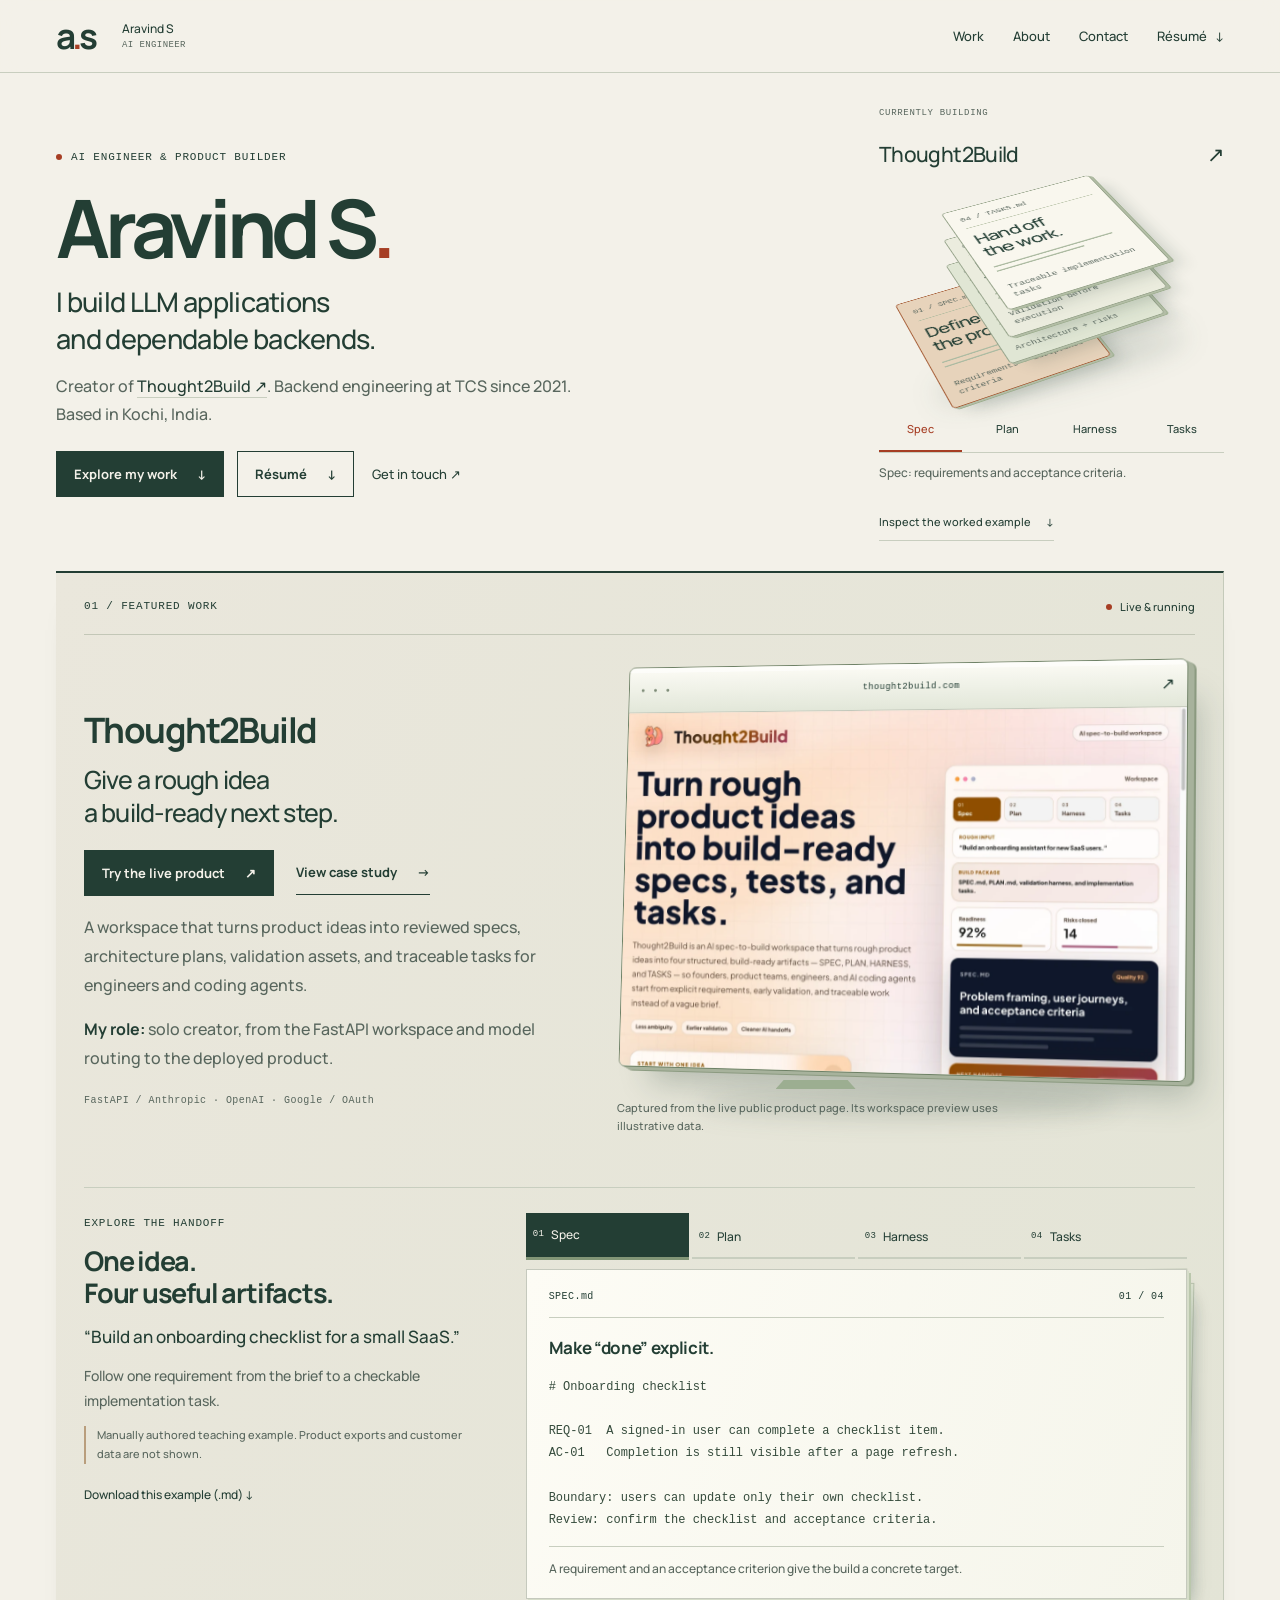
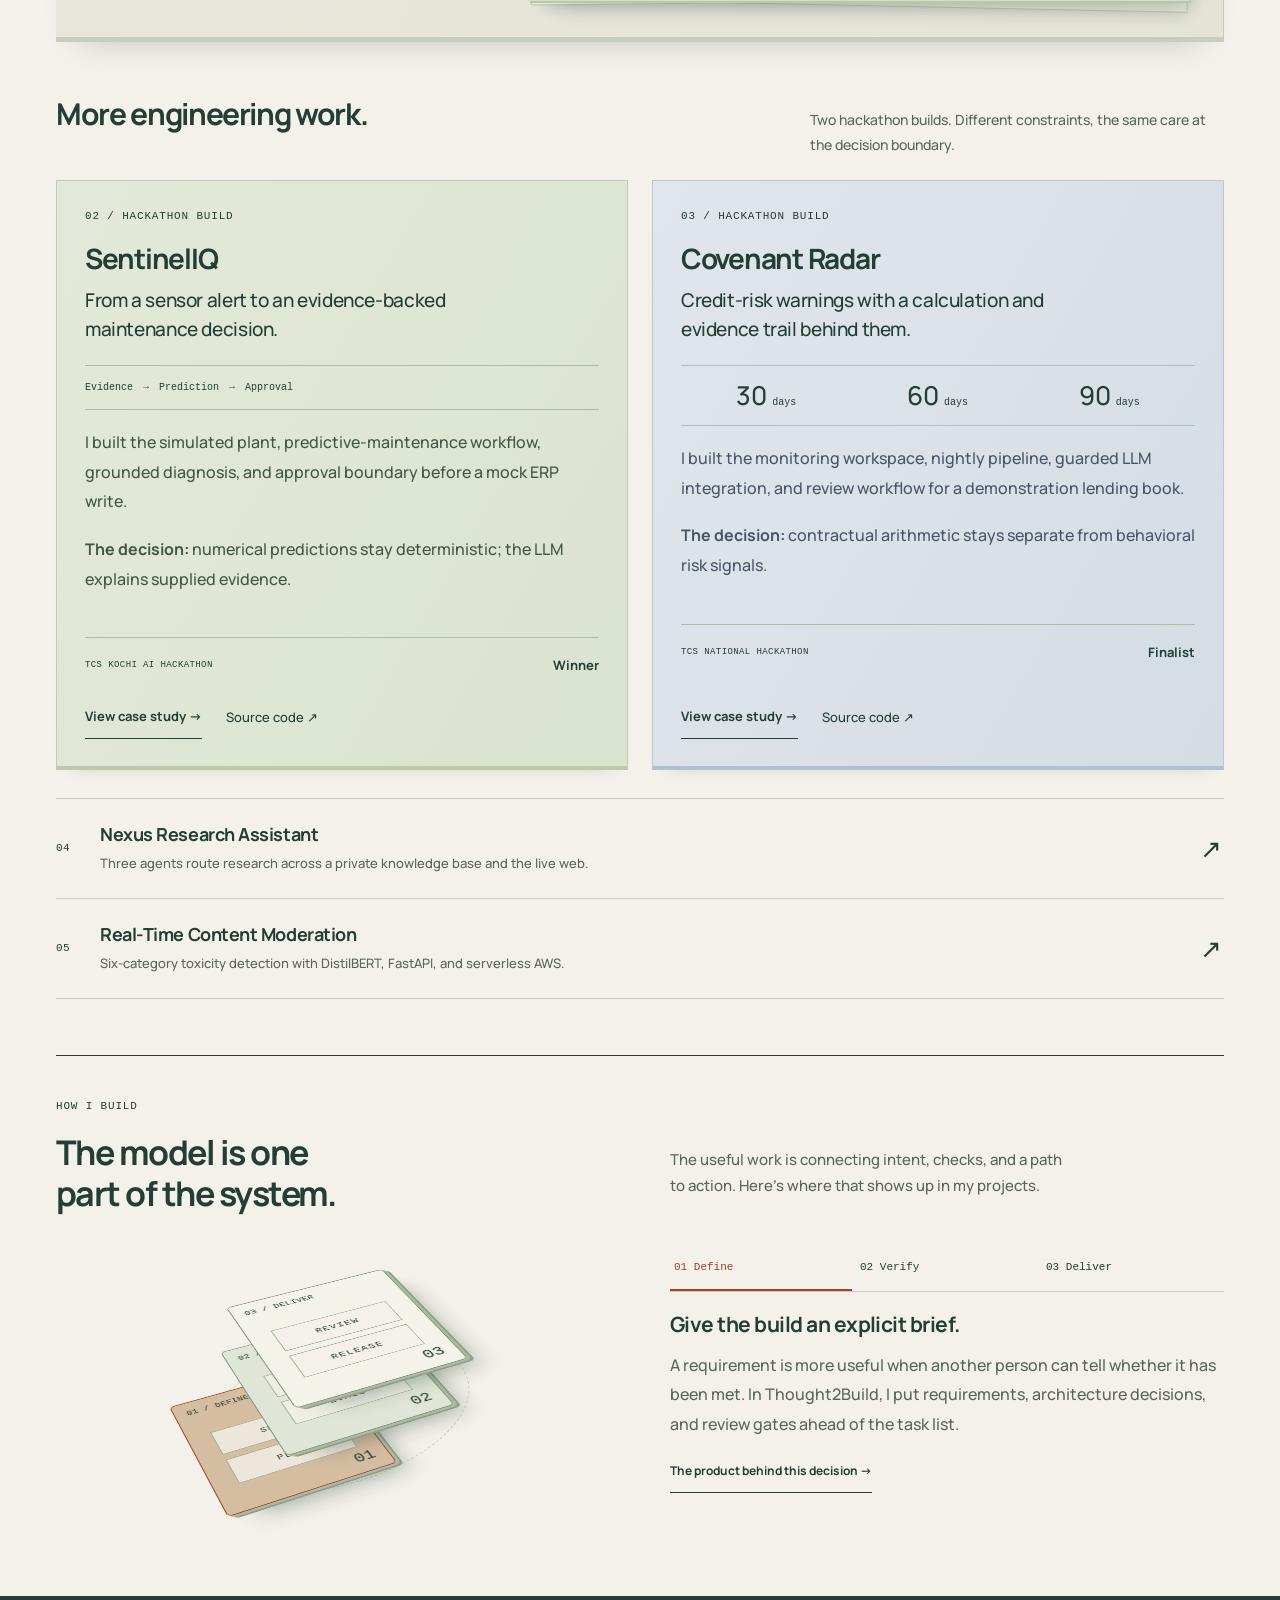
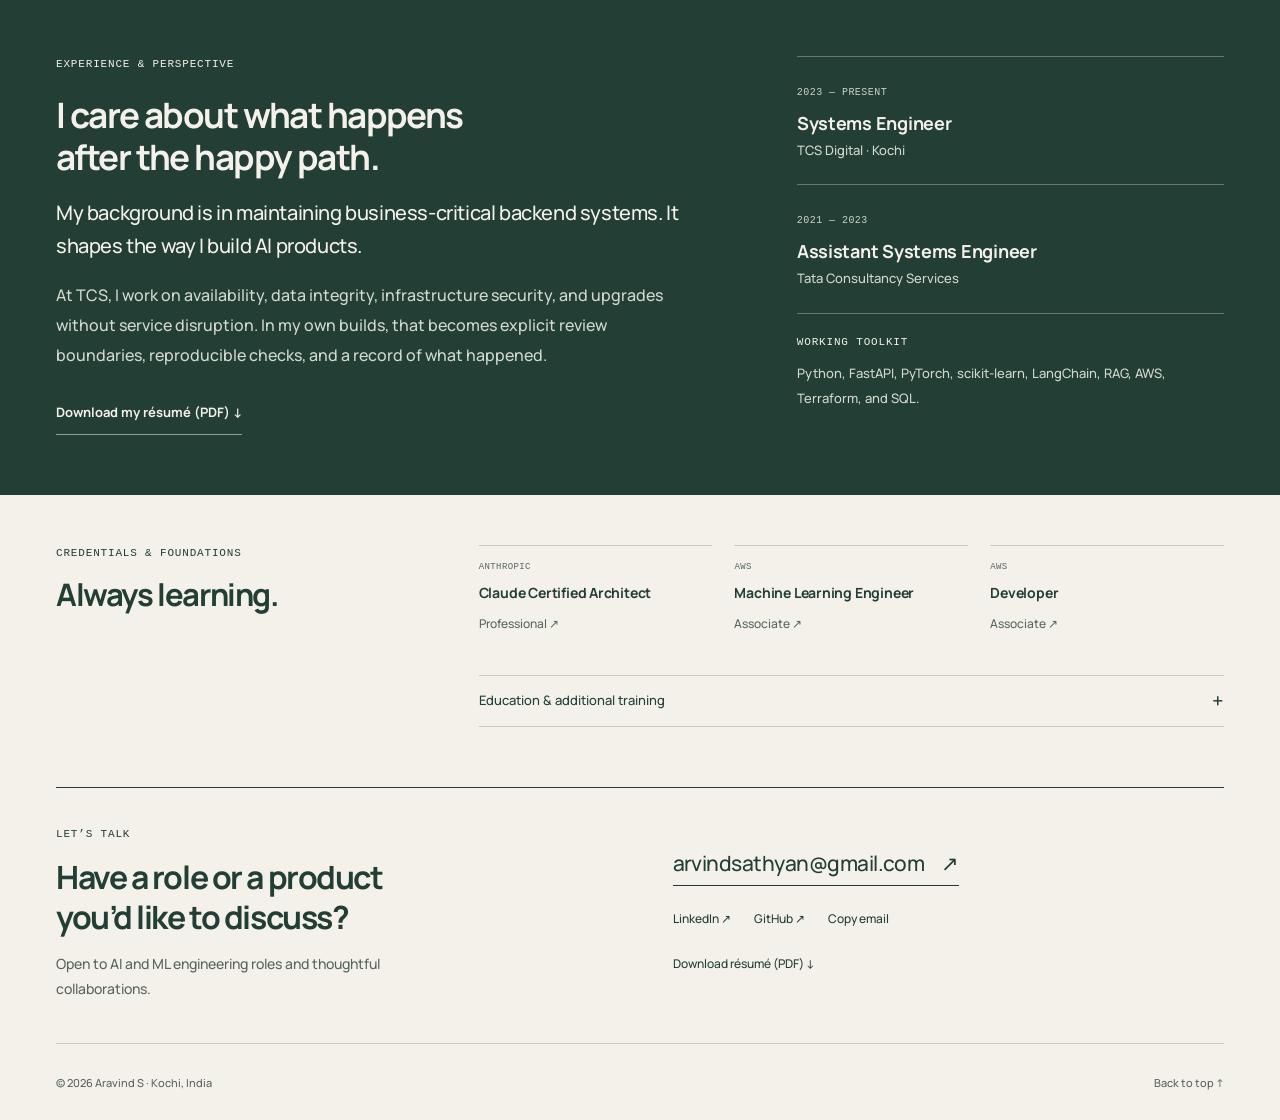
==== commit 6ad4b33f: "Give Thought2Build a dimensional showcase and linked artifact stack" ====
--- a/index.html
+++ b/index.html
@@ -48,7 +48,10 @@
         <nav aria-label="Main navigation">
           <a href="#work">Work</a><a href="#about">About</a
           ><a href="#contact">Contact</a
-          ><a class="nav-resume" href="/assets/Aravind-S-Resume.pdf" download
+          ><a
+            class="nav-resume"
+            href="/assets/Aravind_S_AI_Engineer_Resume_v2.pdf"
+            download
             >Résumé <span aria-hidden="true">↓</span></a
           >
         </nav>
@@ -71,21 +74,106 @@
           <div class="hero-actions">
             <a class="button primary" href="#work"
               >Explore my work <span>↓</span></a
-            ><a class="button" href="/assets/Aravind-S-Resume.pdf" download
+            ><a
+              class="button"
+              href="/assets/Aravind_S_AI_Engineer_Resume_v2.pdf"
+              download
               >Résumé <span>↓</span></a
             ><a class="hero-email" href="mailto:arvindsathyan@gmail.com"
               >Get in touch ↗</a
             >
           </div>
         </div>
-        <aside class="hero-note">
-          <span class="mono">CURRENTLY BUILDING</span
-          ><a href="https://thought2build.com/">Thought2Build <span>↗</span></a>
-          <p>
-            An idea is a starting point.<br />A clear handoff makes it
-            buildable.
+        <aside
+          class="hero-note package-preview"
+          aria-label="Thought2Build build package"
+        >
+          <p class="eyebrow mono">CURRENTLY BUILDING</p>
+          <a class="package-title" href="https://thought2build.com/"
+            >Thought2Build <span aria-hidden="true">↗</span></a
+          >
+          <div
+            class="package-stage"
+            data-package="spec"
+            role="img"
+            aria-label="A dimensional stack of the Spec, Plan, Harness, and Tasks artifacts"
+          >
+            <div class="package-floor" aria-hidden="true"></div>
+            <div class="package-stack" aria-hidden="true">
+              <div class="package-sheet sheet-spec">
+                <span class="package-file mono">01 / SPEC.md</span
+                ><span class="package-sheet-title"
+                  >Define<br />the problem.</span
+                ><i class="paper-rule"></i><i class="paper-rule short"></i
+                ><span class="package-sheet-footer mono"
+                  >Requirements + acceptance criteria</span
+                >
+              </div>
+              <div class="package-sheet sheet-plan">
+                <span class="package-file mono">02 / PLAN.md</span
+                ><span class="package-sheet-title"
+                  >Choose<br />the approach.</span
+                ><i class="paper-rule"></i><i class="paper-rule short"></i
+                ><span class="package-sheet-footer mono"
+                  >Architecture + risks</span
+                >
+              </div>
+              <div class="package-sheet sheet-harness">
+                <span class="package-file mono">03 / HARNESS</span
+                ><span class="package-sheet-title">Make it<br />testable.</span
+                ><i class="paper-rule"></i><i class="paper-rule short"></i
+                ><span class="package-sheet-footer mono"
+                  >Validation before execution</span
+                >
+              </div>
+              <div class="package-sheet sheet-tasks">
+                <span class="package-file mono">04 / TASKS.md</span
+                ><span class="package-sheet-title">Hand off<br />the work.</span
+                ><i class="paper-rule"></i><i class="paper-rule short"></i
+                ><span class="package-sheet-footer mono"
+                  >Traceable implementation tasks</span
+                >
+              </div>
+            </div>
+          </div>
+          <div
+            class="package-controls"
+            role="group"
+            aria-label="Preview the Thought2Build artifacts"
+            hidden
+          >
+            <button
+              type="button"
+              data-package-select="spec"
+              aria-pressed="true"
+            >
+              Spec</button
+            ><button
+              type="button"
+              data-package-select="plan"
+              aria-pressed="false"
+            >
+              Plan</button
+            ><button
+              type="button"
+              data-package-select="harness"
+              aria-pressed="false"
+            >
+              Harness</button
+            ><button
+              type="button"
+              data-package-select="tasks"
+              aria-pressed="false"
+            >
+              Tasks
+            </button>
+          </div>
+          <p class="package-caption" aria-live="polite">
+            Spec: requirements and acceptance criteria.
           </p>
-          <span class="mono">LIVE PRODUCT / BUILT END TO END</span>
+          <a class="package-example-link" href="#handoff"
+            >Inspect the worked example <span aria-hidden="true">↓</span></a
+          >
         </aside>
       </section>
       <section class="selected-work wrap" id="work">
@@ -145,7 +233,7 @@
               </figcaption>
             </figure>
           </div>
-          <div class="sample-explorer">
+          <div class="sample-explorer" id="handoff">
             <div class="sample-intro">
               <p class="eyebrow mono">EXPLORE THE HANDOFF</p>
               <h3>One idea.<br />Four useful artifacts.</h3>
@@ -522,7 +610,7 @@
             </p>
             <a
               class="text-link light"
-              href="/assets/Aravind-S-Resume.pdf"
+              href="/assets/Aravind_S_AI_Engineer_Resume_v2.pdf"
               download
               >Download my résumé (PDF) ↓</a
             >
@@ -609,7 +697,10 @@
             ><button type="button" class="copy-email" hidden>Copy email</button
             ><span class="sr-only copy-status" role="status"></span>
           </div>
-          <a class="quiet-link" href="/assets/Aravind-S-Resume.pdf" download
+          <a
+            class="quiet-link"
+            href="/assets/Aravind_S_AI_Engineer_Resume_v2.pdf"
+            download
             >Download résumé (PDF) ↓</a
           >
         </div>
--- a/style.css
+++ b/style.css
@@ -1948,3 +1948,476 @@
     margin-bottom: 17px;
   }
 }
+
+/* Spatial product study: the front screen is the live public product capture. */
+.featured-grid {
+  perspective: 1400px;
+  gap: 55px;
+  padding-right: 14px;
+}
+.featured-project {
+  background: linear-gradient(115deg, #eae7dc, #e3e4d6);
+  border-right: 1px solid #c4caba;
+  border-bottom: 5px solid #c8cdbd;
+  box-shadow: 0 20px 32px -28px #233e3460;
+}
+.product-capture {
+  position: relative;
+  perspective: 1300px;
+  padding-bottom: 25px;
+  --pointer-x: 0;
+  --pointer-y: 0;
+}
+.product-capture > a {
+  position: relative;
+  transform-style: preserve-3d;
+  transform: rotateX(3deg) rotateY(-8deg) rotateZ(1deg);
+  transform-origin: center;
+  box-shadow:
+    2px 1px #a7b29c,
+    4px 2px #a7b29c,
+    6px 3px #a7b29c,
+    8px 4px #8b9a80,
+    22px 27px 30px -12px #233e3440;
+  border: 1px solid #6d8065;
+  border-radius: 7px;
+  transition:
+    transform 0.55s cubic-bezier(0.2, 0.7, 0.2, 1),
+    box-shadow 0.55s;
+}
+.product-capture > a:before {
+  content: "";
+  position: absolute;
+  left: 0;
+  right: 0;
+  top: 0;
+  height: 5px;
+  border-radius: 7px 7px 0 0;
+  background: #ffffff88;
+  z-index: 2;
+  pointer-events: none;
+}
+.product-capture > a:hover {
+  transform: rotateX(calc(3deg - var(--pointer-y) * 3deg))
+    rotateY(calc(-8deg + var(--pointer-x) * 5deg)) rotateZ(0.5deg)
+    translateZ(12px);
+  box-shadow:
+    2px 1px #a7b29c,
+    4px 2px #a7b29c,
+    6px 3px #a7b29c,
+    8px 4px #8b9a80,
+    24px 33px 35px -12px #233e3440;
+}
+.product-capture .browser-bar {
+  border-radius: 7px 7px 0 0;
+  background: linear-gradient(#fcfbf5, #e2e7d9);
+}
+.product-capture img {
+  border-radius: 0 0 6px 6px;
+}
+.product-capture:before {
+  content: "";
+  position: absolute;
+  width: 74%;
+  height: 32px;
+  bottom: 40px;
+  left: 15%;
+  background: #233e3425;
+  border-radius: 50%;
+  filter: blur(12px);
+  transform: skewX(-12deg);
+  z-index: -1;
+  pointer-events: none;
+}
+.product-capture figcaption {
+  position: relative;
+  margin-top: 26px;
+  padding-left: 4px;
+}
+.product-capture figcaption:before {
+  content: "";
+  position: absolute;
+  width: 80px;
+  height: 9px;
+  top: -19px;
+  left: calc(50% - 40px);
+  background: #9cae91;
+  box-shadow: 0 4px #c3ccb8;
+  clip-path: polygon(10% 0, 90% 0, 100% 100%, 0 100%);
+  pointer-events: none;
+}
+.case-visual .product-capture {
+  padding: 8px 18px 25px;
+  perspective: 1600px;
+}
+.case-visual .product-capture > a {
+  transform: rotateX(2deg) rotateY(-4deg) rotateZ(0.4deg);
+}
+
+/* A tangible build package, with one sheet for each real workflow artifact. */
+.hero {
+  grid-template-columns: 1fr 345px;
+  gap: 48px;
+}
+.hero-note.package-preview {
+  border-left: 0;
+  padding-left: 0;
+  min-width: 0;
+  align-self: center;
+}
+.package-preview > .eyebrow {
+  font-size: 9px;
+  color: var(--muted);
+}
+.package-preview > .package-title {
+  display: flex;
+  justify-content: space-between;
+  align-items: center;
+  font-size: 21px;
+  margin: 7px 0 0;
+}
+.package-stage {
+  height: 235px;
+  position: relative;
+  perspective: 950px;
+  --pointer-x: 0;
+  --pointer-y: 0;
+}
+.package-stack {
+  position: absolute;
+  left: 50%;
+  top: 50%;
+  width: 164px;
+  height: 164px;
+  margin: -82px 0 0 -82px;
+  transform-style: preserve-3d;
+  transform: rotateX(51deg) rotateZ(-26deg);
+  transition: transform 0.65s cubic-bezier(0.2, 0.7, 0.2, 1);
+}
+.package-stage.depth-follow .package-stack {
+  transform: rotateX(calc(51deg - var(--pointer-y) * 4deg))
+    rotateZ(calc(-26deg + var(--pointer-x) * 6deg));
+}
+.package-floor {
+  position: absolute;
+  left: 15%;
+  right: 10%;
+  bottom: 25px;
+  height: 35px;
+  background: #233e3429;
+  border-radius: 50%;
+  filter: blur(14px);
+  transform: rotate(-14deg);
+  pointer-events: none;
+}
+.package-sheet {
+  position: absolute;
+  inset: 0;
+  padding: 12px;
+  background: #f9f7ee;
+  border: 1px solid #98a58c;
+  border-radius: 4px;
+  transform-style: preserve-3d;
+  box-shadow:
+    1px 1px #b3bda6,
+    2px 2px #b3bda6,
+    3px 3px #9eaf90,
+    12px 15px 18px -6px #233e3430;
+  transition:
+    transform 0.7s cubic-bezier(0.2, 0.7, 0.2, 1),
+    background 0.5s,
+    border-color 0.5s;
+}
+.sheet-spec {
+  transform: translateZ(-30px);
+  background: #d4ddc9;
+}
+.sheet-plan {
+  transform: translateZ(2px);
+  background: #e0e6d4;
+}
+.sheet-harness {
+  transform: translateZ(34px);
+  background: #ebecde;
+}
+.sheet-tasks {
+  transform: translateZ(66px);
+  background: #f9f7ee;
+}
+.package-file {
+  font-size: 8px;
+  display: block;
+  border-bottom: 1px solid #aeba9d;
+  padding-bottom: 7px;
+  letter-spacing: 0;
+}
+.package-sheet-title {
+  display: block;
+  font-size: 20px;
+  line-height: 1.08;
+  letter-spacing: -0.04em;
+  margin-top: 11px;
+  transform: translateZ(1px);
+}
+.package-sheet .paper-rule {
+  display: block;
+  width: 90%;
+  height: 2px;
+  background: #adbba2;
+  margin-top: 11px;
+}
+.package-sheet .paper-rule.short {
+  width: 65%;
+  margin-top: 5px;
+}
+.package-sheet-footer {
+  position: absolute;
+  bottom: 9px;
+  left: 12px;
+  right: 9px;
+  font-size: 6px;
+  letter-spacing: 0;
+  line-height: 1.4;
+}
+.package-stage[data-package="spec"] .sheet-spec {
+  transform: translateZ(-30px) translateX(-58px);
+  background: #e7d3bb;
+  border-color: #a8623c;
+}
+.package-stage[data-package="plan"] .sheet-plan {
+  transform: translateZ(2px) translateX(-62px);
+  background: #e7d3bb;
+  border-color: #a8623c;
+}
+.package-stage[data-package="harness"] .sheet-harness {
+  transform: translateZ(40px) translateX(-60px);
+  background: #e7d3bb;
+  border-color: #a8623c;
+}
+.package-stage[data-package="tasks"] .sheet-tasks {
+  transform: translateZ(84px) translateX(23px);
+  background: #e7d3bb;
+  border-color: #a8623c;
+}
+.package-controls {
+  display: grid;
+  grid-template-columns: repeat(4, 1fr);
+  gap: 4px;
+  border-bottom: 1px solid var(--rule);
+}
+.package-controls button {
+  background: none;
+  border: 0;
+  border-bottom: 2px solid transparent;
+  min-height: 44px;
+  padding: 8px 2px;
+  font-size: 11px;
+}
+.package-controls button[aria-pressed="true"] {
+  border-color: var(--accent);
+  color: var(--accent);
+}
+.package-controls button:hover {
+  background: #e8e8dc;
+}
+.hero-note.package-preview .package-caption {
+  font-size: 12px;
+  line-height: 1.7;
+  min-height: 40px;
+  color: var(--muted);
+  margin: 10px 0 0;
+}
+.hero-note.package-preview .package-example-link {
+  display: inline-flex;
+  gap: 15px;
+  align-items: center;
+  font-size: 11px;
+  min-height: 38px;
+  margin: 0;
+  border-bottom: 1px solid var(--rule);
+  letter-spacing: 0;
+}
+
+/* The readable artifact sits above the remaining pages of the handoff. */
+.sample-output {
+  perspective: 1200px;
+  padding-right: 8px;
+  isolation: isolate;
+}
+.sample-panels {
+  position: relative;
+  transform-style: preserve-3d;
+  margin-bottom: 8px;
+}
+.sample-panels:before,
+.sample-panels:after {
+  content: "";
+  position: absolute;
+  inset: 7px -4px -7px 6px;
+  border: 1px solid #b9c2ad;
+  background: #dce3d0;
+  transform: rotate(1.2deg);
+  z-index: -2;
+  box-shadow: 8px 10px 15px -8px #233e3420;
+  pointer-events: none;
+}
+.sample-panels:after {
+  inset: 3px -2px -3px 3px;
+  background: #eef0e4;
+  transform: rotate(-0.6deg);
+  z-index: -1;
+}
+.sample-panel {
+  position: relative;
+  box-shadow:
+    2px 2px #d6ddc9,
+    4px 4px #bac7ac,
+    13px 17px 25px -18px #233e3460;
+  transform-origin: top center;
+  background: linear-gradient(110deg, #fdfcf5, #f5f5eb);
+}
+.sample-controls button[aria-pressed="true"] {
+  box-shadow: 0 3px #829677;
+  transform: translateY(-2px);
+}
+.support-project {
+  border: 1px solid #bfcbb4;
+  border-bottom: 4px solid #bbc9ad;
+  box-shadow: 0 10px 17px -18px #233e3460;
+  background: linear-gradient(120deg, #e3e9da, #dae3cf);
+}
+.support-project.covenant {
+  border-color: #bcc8d1;
+  border-bottom-color: #b0c0ce;
+  background: linear-gradient(120deg, #e0e6eb, #d4dde4);
+}
+.system-scene {
+  --pointer-x: 0;
+  --pointer-y: 0;
+}
+.system-scene.depth-follow .system-assembly {
+  transform: rotateX(calc(52deg - var(--pointer-y) * 4deg))
+    rotateZ(calc(-25deg + var(--pointer-x) * 6deg));
+}
+.system-deck {
+  box-shadow:
+    1px 1px #adb9a4,
+    2px 2px #adb9a4,
+    3px 3px #adb9a4,
+    5px 5px #8d9e81,
+    18px 24px 23px -13px #233e3455;
+}
+@media (max-width: 1100px) {
+  .hero {
+    grid-template-columns: 1fr 290px;
+    gap: 30px;
+  }
+  .featured-grid {
+    gap: 30px;
+    padding-right: 8px;
+  }
+  .package-stage {
+    height: 225px;
+  }
+  .package-sheet-title {
+    font-size: 19px;
+  }
+}
+@media (max-width: 760px) {
+  .hero {
+    display: block;
+  }
+  .hero-note.package-preview {
+    display: none;
+  }
+  .featured-grid {
+    padding-right: 0;
+    perspective: 1000px;
+  }
+  .product-capture {
+    margin-inline: 2px 7px;
+    padding-bottom: 12px;
+  }
+  .product-capture > a,
+  .product-capture > a:hover {
+    transform: rotateX(2deg) rotateY(-5deg) rotateZ(0.35deg);
+    box-shadow:
+      2px 1px #a7b29c,
+      4px 2px #a7b29c,
+      6px 3px #8b9a80,
+      14px 19px 25px -13px #233e3450;
+  }
+  .product-capture figcaption {
+    font-size: 11px;
+    margin-top: 24px;
+  }
+  .product-capture:before {
+    bottom: 45px;
+    width: 68%;
+    height: 23px;
+    filter: blur(9px);
+  }
+  .sample-output {
+    padding-right: 6px;
+  }
+  .sample-panel {
+    box-shadow:
+      2px 2px #d6ddc9,
+      4px 4px #bac7ac,
+      9px 12px 18px -12px #233e3450;
+  }
+  .case-visual .product-capture {
+    padding: 6px 7px 16px;
+  }
+}
+@media (prefers-reduced-motion: reduce) {
+  .product-capture > a,
+  .product-capture > a:hover,
+  .case-visual .product-capture > a {
+    transform: none !important;
+  }
+  .package-stack,
+  .package-sheet,
+  .system-assembly {
+    transition: none !important;
+  }
+  .package-stage.depth-follow .package-stack {
+    transform: rotateX(51deg) rotateZ(-26deg);
+  }
+  .system-scene.depth-follow .system-assembly {
+    transform: rotateX(52deg) rotateZ(-25deg);
+  }
+  .sample-controls button[aria-pressed="true"] {
+    transform: none;
+  }
+}
+@media print {
+  .hero-note.package-preview {
+    display: none;
+  }
+  .product-capture > a,
+  .case-visual .product-capture > a {
+    transform: none !important;
+    box-shadow: none !important;
+  }
+  .product-capture:before,
+  .product-capture figcaption:before,
+  .sample-panels:before,
+  .sample-panels:after {
+    display: none;
+  }
+  .sample-panel,
+  .support-project,
+  .featured-project {
+    box-shadow: none;
+  }
+  .featured-grid {
+    perspective: none;
+  }
+}
+@media (min-width: 761px) {
+  .hero {
+    padding-top: 32px;
+    padding-bottom: 30px;
+  }
+}
